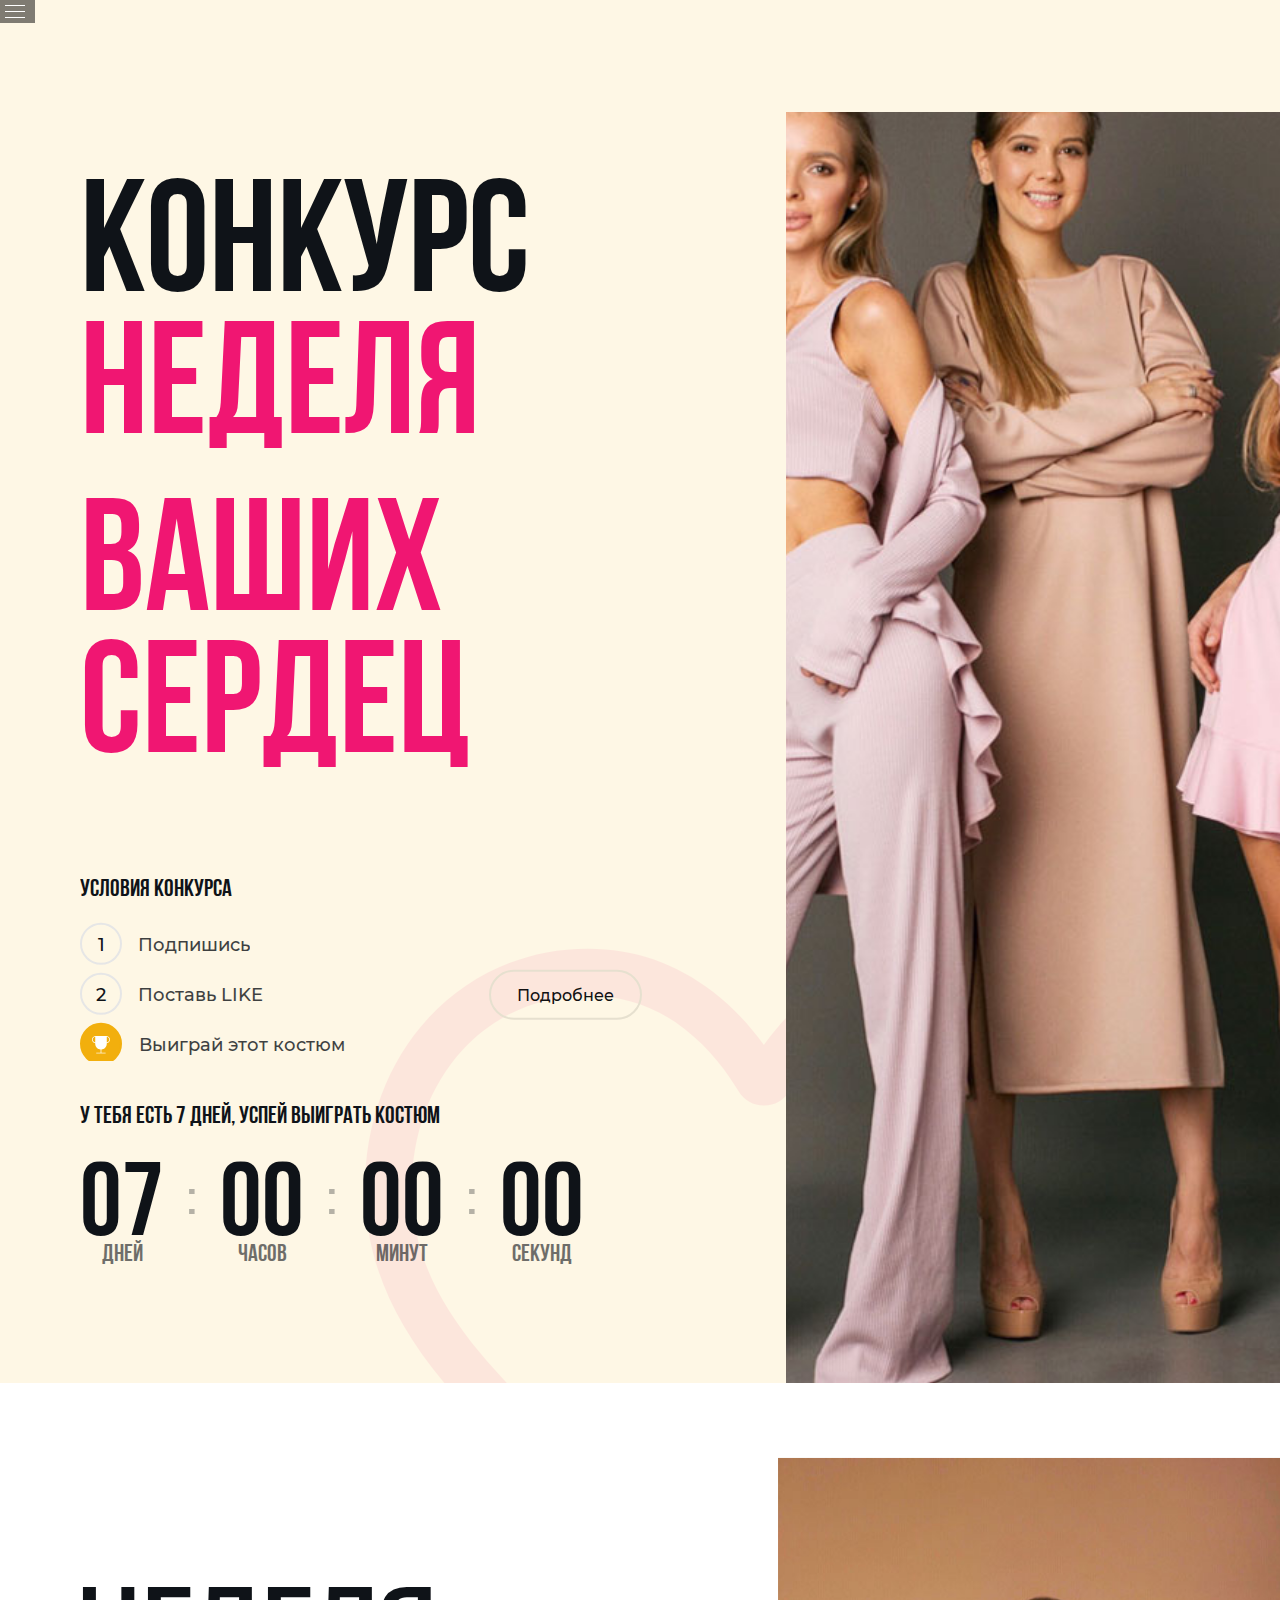
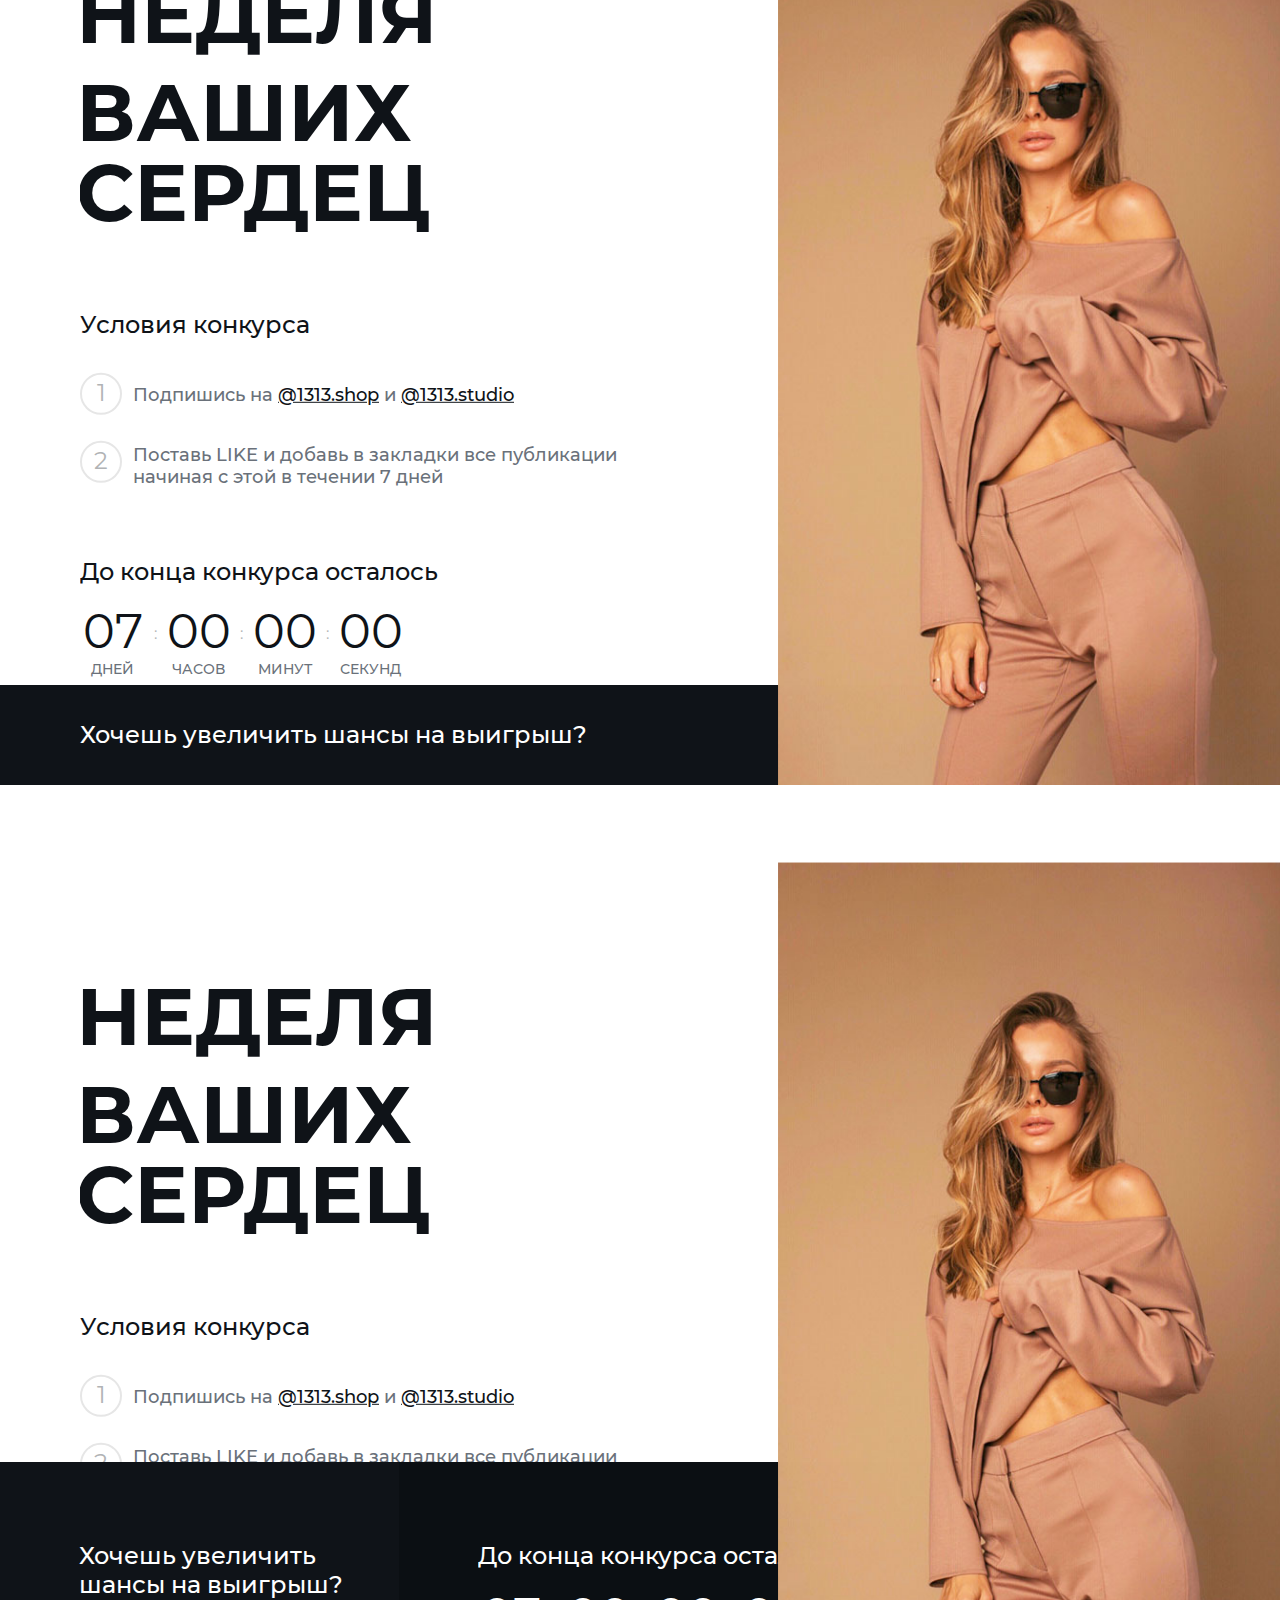
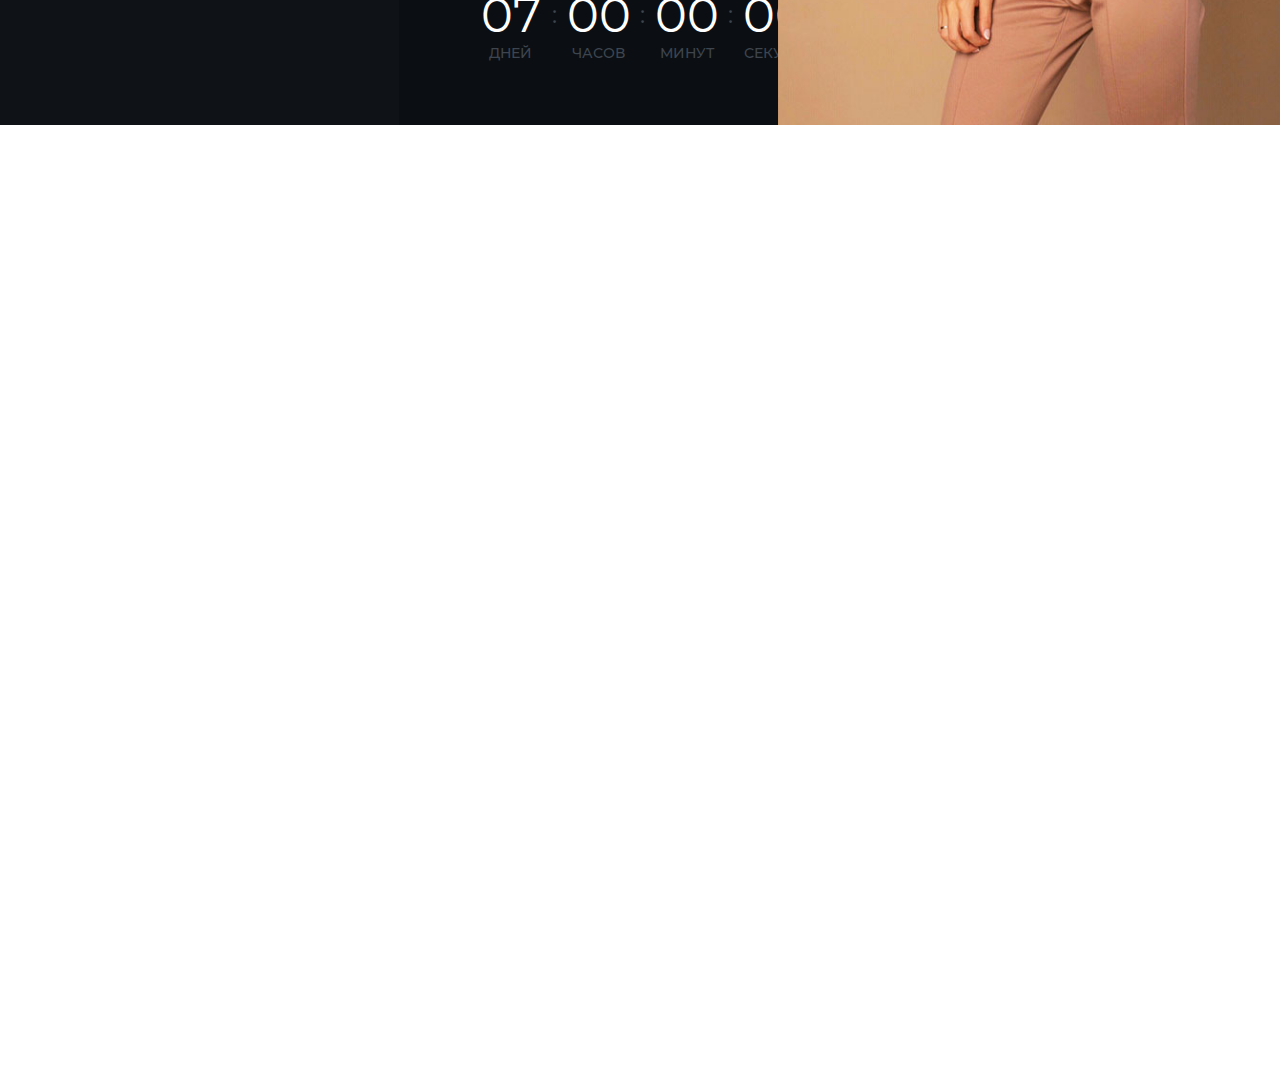
==== headers.html @ e69428f6 "headers variation" ====
<!DOCTYPE html>
<html lang="en">
<head>
    <meta charset="UTF-8">
    <title>Index</title>
    <link rel="stylesheet" href="assets/css/main.css">
</head>
<body>
    <header id="header" class="header">
        <img src="assets/images/heart-icon.svg" alt="" class="background-heart">
        <div class="header-container header-col">
            <div class="h1-wrapper">
                <h1 class="h1 h1-anim"><span class="string"><span class="not-pink">конкурс </span>неделя</span><span class="string"> ваших сердец</span></h1>
            </div>
            <div class="conditions">
                <div class="main-items-animation">
                    <h4 class="h4">Условия конкурса</h4>
                    <div class="conditions-ctn">
                        <div class="condition-list">
                            <div class="condition-item">
                                <div class="circle"></div>
                                <div class="condition-item-number">1</div>
                                <div class="condition-item-label">Подпишись</div>
                            </div>
                            <div class="condition-item">
                                <div class="circle"></div>
                                <div class="condition-item-number">2</div>
                                <div class="condition-item-label">Поставь LIKE</div>
                            </div>
                            <div class="condition-item">
                                <div class="circle circle-win">
                                    <img src="assets/images/win-icon.svg" alt="" class="main-win-icon">
                                </div>
                                <div class="condition-item-label"></div>
                                <div class="condition-item-label win-label">Выиграй этот костюм</div>
                            </div>
                        </div>
                        <a class="btn main-btn" href="">Подробнее</a>
                    </div>
                </div>
            </div>
            <div class="timer-block">
                <div class="main-items-animation">
                    <h4 id="time-left-text" class="h4">У тебя есть <span id="time-left">7 дней</span>, успей выиграть костюм</h4>
                    <div class="timer">
                                <span class="timer-element">
                                    <div class="number-wrapper days-wrapper">
                                        <span id="days" class="timer-number">07</span>
                                    </div>
                                    <span class="timer-text">дней</span>
                                </span>
                        <span class="timer-separator">:</span>
                        <span class="timer-element">
                                    <div class="number-wrapper hours-wrapper">
                                        <span id="hours" class="timer-number">00</span>
                                    </div>
                                    <span class="timer-text">часов</span>
                                </span>
                        <span class="timer-separator">:</span>
                        <span class="timer-element">
                                    <div class="number-wrapper minutes-wrapper">
                                        <span id="minutes" class="timer-number">00</span>
                                    </div>
                                    <span class="timer-text">минут</span>
                                </span>
                        <span class="timer-separator">:</span>
                        <span class="timer-element">
                                    <div class="number-wrapper seconds-wrapper">
                                        <span id="seconds" class="timer-number timer-number-all">00</span>
                                    </div>
                                    <span class="timer-text">секунд</span>
                                </span>
                    </div>
                </div>
            </div>
        </div>
        <div class="header-col-img-wrap header-col">
            <div class="header-col-img main-image-animate"></div>
        </div>
    </header>
    <header id="header" class="header_1">
        <div class="header-col header-container_1">
            <div class="h1-wrapper">
                <h1 class="h1_1 h1-anim"><span class="string">неделя</span><br><span class="string">ваших сердец</span></h1>
            </div>
            <div class="conditions">
                <div class="main-items-animation">
                    <h4 class="h4_1">Условия конкурса</h4>
                    <div class="condition-list_1">
                        <div class="condition-item_1">
                            <div class="circle"></div>
                            <div class="condition-item-text_1">
                                <div class="condition-item-number_1">1</div>
                                <div class="condition-item-label_1">Подпишись на <a href="">@1313.shop</a> и <a href="">@1313.studio</a></div>
                            </div>
                        </div>
                        <div class="condition-item_1">
                            <div class="circle"></div>
                            <div class="condition-item-text_1">
                                <div class="condition-item-number_1">2</div>
                                <div class="condition-item-label_1">Поставь LIKE и добавь в закладки все публикации начиная с этой в течении 7 дней</div>
                            </div>
                        </div>
                    </div>
                </div>
            </div>
            <div class="timer-block">
                <div class="main-items-animation">
                    <h4 class="h4_1">До конца конкурса осталось</h4>
                    <div class="timer_1">
                        <span class="timer-element_1">
                            <div class="number-wrapper_1">
                                <span class="timer-number_1 days-not-anim">07</span>
                            </div>
                            <span class="timer-text_1">дней</span>
                        </span>
                        <span class="timer-separator_1">:</span>
                        <span class="timer-element_1">
                            <div class="number-wrapper_1">
                                <span class="timer-number_1 hours-not-anim">00</span>
                            </div>
                            <span class="timer-text_1">часов</span>
                        </span>
                        <span class="timer-separator_1">:</span>
                        <span class="timer-element_1">
                            <div class="number-wrapper_1">
                                <span class="timer-number_1 minutes-not-anim">00</span>
                            </div>
                            <span class="timer-text_1">минут</span>
                        </span>
                        <span class="timer-separator_1">:</span>
                        <span class="timer-element_1">
                            <div class="number-wrapper_1">
                                <span class="timer-number_1 seconds-not-anim">00</span>
                            </div>
                            <span class="timer-text_1">секунд</span>
                        </span>
                    </div>
                </div>
            </div>
        </div>
        <div class="black-line_1">
            <div class="black-line-text_1">Хочешь увеличить шансы на выигрыш?</div>
        </div>
        <div class="header-col header-col-img-wrap_1">
            <div class="header-col-img_1 main-image-animate"></div>
        </div>
    </header>
    <header id="header" class="header_1">
        <div class="header-col header-container_1">
            <div class="h1-wrapper">
                <h1 class="h1_1 h1-anim"><span class="string">неделя</span><br><span class="string">ваших сердец</span></h1>
            </div>
            <div class="conditions">
                <div class="main-items-animation">
                    <h4 class="h4_1">Условия конкурса</h4>
                    <div class="condition-list_1">
                        <div class="condition-item_1">
                            <div class="circle"></div>
                            <div class="condition-item-text_1">
                                <div class="condition-item-number_1">1</div>
                                <div class="condition-item-label_1">Подпишись на <a href="">@1313.shop</a> и <a href="">@1313.studio</a></div>
                            </div>
                        </div>
                        <div class="condition-item_1">
                            <div class="circle"></div>
                            <div class="condition-item-text_1">
                                <div class="condition-item-number_1">2</div>
                                <div class="condition-item-label_1">Поставь LIKE и добавь в закладки все публикации начиная с этой в течении 7 дней</div>
                            </div>
                        </div>
                    </div>
                </div>
            </div>
            </div>
        </div>
        <div class="black-line_2">
            <div class="black-line-item_2 black-line-text_2">Хочешь увеличить<br>шансы на выигрыш?</div>
            <div class="black-line-item_2 black-line-timer_2">
                <div class="timer-block">
                    <h4 class="h4_2">До конца конкурса осталось</h4>
                    <div class="timer_1">
                    <span class="timer-element_1">
                        <div class="number-wrapper_1">
                            <span class="timer-number_1 days-not-anim">07</span>
                        </div>
                        <span class="timer-text_2">дней</span>
                    </span>
                        <span class="timer-separator_2">:</span>
                        <span class="timer-element_1">
                        <div class="number-wrapper_1">
                            <span class="timer-number_1 hours-not-anim">00</span>
                        </div>
                        <span class="timer-text_2">часов</span>
                    </span>
                        <span class="timer-separator_2">:</span>
                        <span class="timer-element_1">
                        <div class="number-wrapper_1">
                            <span class="timer-number_1 minutes-not-anim">00</span>
                        </div>
                        <span class="timer-text_2">минут</span>
                    </span>
                        <span class="timer-separator_2">:</span>
                        <span class="timer-element_1">
                        <div class="number-wrapper_1">
                            <span class="timer-number_1 seconds-not-anim">00</span>
                        </div>
                        <span class="timer-text_2">секунд</span>
                    </span>
                    </div>
                </div>
            </div>
        </div>
        <div class="header-col header-col-img-wrap_1">
            <div class="header-col-img_1 main-image-animate"></div>
        </div>
    </header>
    <header id="header" class="header_1">
    </header>
<script src="assets/js/jquery.min.js"></script>
<script src="assets/js/anime.min.js"></script>
<script src="assets/js/main.js"></script>
<script src="assets/js/test.js"></script>
</body>
</html>
---- assets/css/main.css ----
body{margin:0;padding:0;font-family:BebasNeue;color:#0f1318;background-color:#f2f2f5}.clearfix:after{content:"";display:table;clear:both}.section{position:relative;overflow:hidden}.gray-section{background-color:#f2f2f5;color:#111112}.yellow-section{background-color:#ffb400;color:#111112;padding-bottom:194px}@media (max-width: 1147px){.yellow-section{padding-bottom:80px}}.padding-top{padding-top:184px}.container{width:1258px;margin:0 auto;min-width:850px}@media (max-width: 1258px){.container{width:100%}}.draw-container{width:824px}.h2{font-size:75px;margin:0}@media (max-width: 1258px){.h2{padding-left:30px}}.prize-section{padding-bottom:220px}@media (max-width: 1236px){.prize-section{padding-bottom:0px}}.h5{font-size:24px;margin:90px 0px 35px 0px}@media (max-width: 1258px){.h5{padding-left:30px}}.draw-content-container{margin-bottom:184px}@media (max-width: 1258px){.draw-content-container{padding-left:30px}}.h1-wrapper{overflow:hidden}.border{height:200vh;background-color:#111112;z-index:10}.border-left{float:left}.border-right{float:right}.slideUp{-webkit-animation-name:slideUp;animation-name:slideUp;-webkit-animation-duration:400ms;animation-duration:400ms;-webkit-animation-timing-function:linear;animation-timing-function:linear}.fadeIn{-webkit-animation-name:fadeIn;animation-name:fadeIn;-webkit-animation-duration:400ms;animation-duration:400ms;-webkit-animation-timing-function:ease-out;animation-timing-function:ease-out}@-webkit-keyframes slideUp{0%{-webkit-transform:translateY(100%);transform:translateY(100%)}100%{-webkit-transform:translateY(0%);transform:translateY(0%)}}@keyframes slideUp{0%{-webkit-transform:translateY(100%);transform:translateY(100%)}100%{-webkit-transform:translateY(0%);transform:translateY(0%)}}@-webkit-keyframes fadeIn{0%{opacity:0}100%{opacity:1}}@keyframes fadeIn{0%{opacity:0}100%{opacity:1}}@font-face{font-family:'BebasNeue';src:url(../fonts/BebasNeueBold.ttf)}@font-face{font-family:'MontserratRegular';src:url(../fonts/Montserrat-Regular.ttf)}@font-face{font-family:'Montserrat';src:url(../fonts/Montserrat-Medium.ttf)}@font-face{font-family:'Montserrat';src:url(../fonts/Montserrat-Bold.ttf);font-weight:bold}@font-face{font-family:'MontserratSemiBold';src:url(../fonts/Montserrat-SemiBold.ttf)}@font-face{font-family:'MontserratLight';src:url(../fonts/Montserrat-Light.ttf)}nav{min-width:590px}.nav{width:100%;height:112px;font-size:20px;position:relative;z-index:300;background-color:#111112;display:flex;overflow:hidden}.sticky{position:fixed;top:0}.navicon{margin:auto 0px;display:flex}.navicon-logo{width:80px;height:74px;padding-left:80px;margin:19px 100px 19px 0px}@media (max-width: 1147px){.navicon-logo{margin-right:64px}}@media (max-width: 1258px){.navicon-logo{padding-left:30px}}.navicon-inst{opacity:0.6;width:34px;height:34px;margin:39px 80px 39px auto}.navicon-inst:hover{opacity:1;cursor:pointer}.navmenu{display:block;list-style:none;margin:46px 0px 0px 0px;padding:0px}.navmenu li{display:block;float:left;margin:0px 60px 0px 0px;padding:0px}.navmenu li:last-child{margin-right:0px}.navmenu a{opacity:0.7;color:#fff;text-decoration:none;padding-bottom:5px}.navmenu a.active{opacity:1;border-bottom:2px solid #fff}.navmenu a:hover{opacity:1}@media (max-width: 1147px){.navmenu{margin:0px}.navmenu li{margin:45px 28px 0px 0px}}.navigation{height:112px;background-color:#111112;font-size:20px;display:flex;justify-content:space-between;align-items:center;position:absolute;width:100%}.navigation-item{opacity:0.6;transition-duration:0.4s}.navigation-item:hover{opacity:1}.navigation-item:first-child{margin-left:80px}.navigation-item:first-child .arrow-icon{margin-right:21px}@media (max-width: 1258px){.navigation-item:first-child{margin-left:30px}}.navigation-item:last-child{margin-right:80px}.navigation-item:last-child .arrow-icon{margin-left:21px}@media (max-width: 1258px){.navigation-item:last-child{margin-right:30px}}.arrow-item{display:flex;align-items:center;color:#fff;text-decoration:none}.arrow-icon{height:28px;width:16px}.x-icon{width:44px;height:44px}.header{position:relative;background-color:#fef7e5;text-transform:uppercase;display:flex;overflow:hidden}.header-col{margin-top:112px}.header-container{padding:0px 0px 110px 80px;position:relative;z-index:2;flex:1}@media (max-width: 1258px){.header-container{padding-left:30px}}@media (max-width: 1147px){.header-container{width:100%}}.header-col-img-wrap{flex:0.7;overflow:hidden}.header-col-img{background-image:url("../images/1st-screen-photo.jpg");background-repeat:no-repeat;background-position:top, center;background-size:cover;z-index:1;height:100%}.header-col-img:hover{height:200%;background-position:left, center}@media (max-width: 1575px){.header-col-img:hover{height:140%}}@media (max-width: 1147px){.header-col-img:hover{height:110%}}.background-heart{opacity:0.07;position:absolute;bottom:-320px;right:70px;width:892px;height:798px}.h1{font-size:160px;margin:59px 0 24px 0;line-height:142px;display:inline-block;color:#f01672}.not-pink{color:#0f1318}.h4{font-size:24px;margin-top:40px}.condition-list{text-transform:none;font-family:Montserrat;font-size:18px;margin:auto 0px auto 16px}.condition-list *{display:inline-block}@media (max-width: 1575px){.condition-list{display:flex;flex-direction:column}}.condition-item{position:relative}@media (max-width: 1575px){.condition-item:first-child{margin-top:0px}}@media (max-width: 1575px){.condition-item{margin-top:28px}}.condition-item-number{margin-right:27px}@media (max-width: 1575px){.condition-item-number{margin-right:27px;width:10px;text-align:center}}.condition-item-label{margin-right:45px;opacity:0.8}@media (max-width: 1575px){.condition-item-label{margin-right:38px;font-size:18px}}.win-label{margin-right:0px}.circle{top:-11px;left:-16px;position:absolute;width:38px;height:38px;border:solid 2px #e6e6e6;border-radius:50%}.circle-win{border:solid 2px #f2af0d;background-color:#f2af0d;justify-content:center;margin:auto}.main-win-icon{border:none;fill:#fff;display:block;position:absolute;top:11px;left:10px;width:18px;height:18px}.conditions,.timer-block,.h2-container{overflow:hidden}.conditions-ctn{display:flex}.timer{margin-top:30px}.timer-element{display:inline-block}.timer-number{font-size:105px;display:block;margin-bottom:-30px;margin-top:-18px}@media (max-device-width: 1750px){.timer-number{margin-top:-5px}}.string{display:inline-block}.string-wrapper{display:inline-block;overflow:hidden;padding-bottom:4px}.number-wrapper{overflow:hidden;display:inline-block;height:78px}.timer-text{text-align:center;display:block;opacity:0.6;font-size:24px}.timer-separator{opacity:0.3;font-size:52px;margin:0;padding:0px 50px;vertical-align:90%}@media (max-width: 1575px){.timer-separator{padding:0px 21px}}@media (max-width: 920px){.timer-separator{padding:0px 11px}}@media (max-width: 1575px){.main-items-animation{padding-bottom:10px}}.header_1{color:#0f1318;min-height:940px;background-color:#fff;font-family:Montserrat;display:flex;position:relative;overflow:hidden}.h1_1{margin:77px 0 0 -4px;font-size:80px;text-transform:uppercase;font-weight:bold;line-height:80px}.header-container_1{flex:1;padding:0 0 100px 80px}@media (max-width: 1258px){.header-container_1{padding:0 0 130px 30px}}.header-col-img-wrap_1{flex:0.7}.h4_1{font-size:24px;font-weight:normal;margin:0;margin-top:61px}.condition-item_1{position:relative;margin-top:45px}.condition-item_1 .circle{left:0px}.condition-item_1:last-child .condition-item-label_1{margin-top:-8px}.condition-item-number_1{width:42px;text-align:center;vertical-align:top;font-size:24px;font-family:MontserratRegular;color:#b1b3b5;margin:-6px 11px 0 0}.condition-item-label_1{font-size:18px;color:#6a717a;max-width:500px}.condition-item-label_1 a{color:#0f1318}.condition-item-text_1{display:flex}.condition-item-text_1 *{display:inline-block}.timer_1{margin-top:16px}.timer-element_1{display:inline-block}.number-wrapper_1{display:block;text-align:center}.timer-number_1{display:block;font-size:48px;font-family:MontserratRegular;min-width:65px}.timer-text_1{font-family:Montserrat;color:#6a717a;font-size:14px;display:block;text-align:center;text-transform:uppercase}.timer-separator_1{color:#b1b3b5;font-family:MontserratRegular;margin:0 5px;vertical-align:35px}.black-line_1{background-color:#0f1318;height:100px;width:100%;position:absolute;bottom:0;color:#fff;display:flex;align-items:center;font-size:24px;padding-left:80px}@media (max-width: 1258px){.black-line_1{padding-left:30px}}.header-col-img_1{background-image:url("../images/1st-screen-photo_1.jpg");background-repeat:no-repeat;background-position:top, center;background-size:cover;z-index:1;height:100%}.header-col-img_1:hover{height:200%;background-position:left, center}@media (max-width: 1575px){.header-col-img_1:hover{height:140%}}@media (max-width: 1147px){.header-col-img_1:hover{height:110%}}.black-line_2{height:263px;display:flex;position:absolute;bottom:0;width:100%;color:#fff}.black-line-item_2{padding:79px 0 0 79px}.black-line-text_2{flex:0.479;background-color:#0f1318;color:#fff;font-size:24px}.black-line-timer_2{flex:1.2;background-color:#0b0f13}.h4_2{font-size:24px;margin:0;font-weight:normal}.timer-text_2{font-family:Montserrat;color:#3e454f;font-size:14px;display:block;text-align:center;text-transform:uppercase}.timer-separator_2{font-size:24px;color:#3e454f;font-family:MontserratRegular;margin:0 5px;vertical-align:35px}.inst-icon{position:absolute;top:40px;right:80px;z-index:2;opacity:0.6;transition-duration:0.4s;width:34px;height:34px}.inst-icon:hover{opacity:1;cursor:pointer}.footer{height:112px;position:relative;background-color:#000;padding-left:80px}@media (max-width: 1258px){.footer{padding-left:30px}}.logo-footer{height:80px;width:74px;margin-top:18px}.number{position:absolute;top:43px;right:153px}.number a{font-size:24px;color:#fff;font-family:Montserrat;text-decoration:none}.btn{font-size:16px;color:#111112;padding:14px 26px;border:solid 2px #e6e0cf;border-radius:40px;text-decoration:none;-webkit-user-select:none;-moz-user-select:none;-ms-user-select:none;user-select:none;transition-duration:0.4s;white-space:nowrap;font-family:Montserrat;text-transform:none}.btn:hover{color:#fff;background-color:#000;border:solid 2px #000}.main-btn{height:18px;margin:auto}.members-filters-btn{float:right;margin-top:-27px;margin-left:-3px}@media (max-width: 1258px){.members-filters-btn{margin-right:80px}}@media (max-width: 1147px){.members-filters-btn{margin:-8px 78px 0px 0px}}.prize-item-btn{margin-top:38px}.prize-item-btn a{font-size:14px;padding:8px 16px}.filters{display:flex;font-family:Montserrat}.filter-groop{width:285px;font-size:18px}.custom-select{position:relative;font-family:Montserrat;-webkit-user-select:none;-moz-user-select:none;-ms-user-select:none;user-select:none}.custom-select select{display:none}.select-selected{background-color:#fbfbfb;border:2px solid #dbdbde}.select-selected:after{position:absolute;content:"";top:22px;right:17px;width:0;height:0;border:6px solid transparent;border-color:#111112 transparent transparent transparent}.select-selected.select-arrow-active:after{border-color:transparent transparent #111112 transparent;top:15px}.select-items div,.select-selected{color:#111112;padding:11px 16px}.select-items{position:absolute;background-color:#fff;top:100%;left:0;right:0;z-index:99;cursor:pointer;border:2px solid transparent;border-color:transparent #dbdbde #dbdbde #dbdbde;border-top:none}.select-hide{display:none}.select-items div:hover,.same-as-selected{background-color:#fbfbfb}.filter-groop{margin:100px 40px 0px 0px}.filter-label{margin-bottom:18px}.tooltip{position:relative;display:inline-block;-webkit-user-select:none;-moz-user-select:none;-ms-user-select:none;user-select:none}.tooltip .tooltiptext{visibility:hidden;width:120px;background-color:black;color:#fff;text-align:center;padding:5px 0px 6px 0px;position:absolute;z-index:1}.tooltip:hover .tooltiptext{visibility:visible}.tooltip .tooltiptext{top:-55px;left:-75%}.tooltip-text{display:block}.tooltip-text-second{color:#a9a9b4}.tooltip .tooltiptext::after{content:" ";position:absolute;top:100%;left:50%;margin-left:-5px;border-width:5px;border-style:solid;border-color:black transparent transparent transparent}.tabs-caption-wrap{display:block;font-family:Montserrat}@media (max-width: 1258px){.tabs-caption-wrap{padding-left:30px}}.tabs__caption{padding:0;margin:0;display:block}.tabs__caption li{float:left;display:block;margin-right:60px;opacity:0.4;font-size:24px;color:#111112;cursor:pointer;-webkit-user-select:none;-moz-user-select:none;-ms-user-select:none;user-select:none}.tabs__caption li.active-tab{opacity:1}@media (max-width: 1147px){.tabs__caption li{margin-top:10px;margin-right:30px;font-size:20px}}.tabs__content{display:none}.tabs__content.active-tab{display:block}.members-filters{margin-top:83px}.members-grid-header{display:flex;background-color:#eaeaeb;font-family:MontserratSemiBold;opacity:0.6;text-transform:uppercase;padding:24px 0px 18px 40px;margin:35px 0px 10px 0px;font-size:14px}.members-grid-items{font-family:Montserrat}.members-grid-item{display:flex;background-color:#fbfbfb;height:90px;margin-bottom:2px;transition-duration:0.2s;padding-left:36px}.members-grid-item:hover{background-color:#fff;border-left:2px solid #000;box-shadow:0 0px 40px -15px #000;position:relative}.user{margin-top:19px}.user-avatar{vertical-align:middle;border-radius:50%;width:50px;height:50px;margin-right:20px}.user-login{margin-top:17px}.likes{font-size:14px;margin:auto 0px auto 3px}.likes-big{font-size:18px}.likes-green{color:#c3dcba}.likes-green>span{color:#51bd2c}.likes-red{color:#f5bdbb}.likes-red>span{color:#e52f2a}.bonus-block{font-size:18px;display:inline-flex;margin:auto 0}.svg-cc{stroke-width:2px;position:absolute}.bonus{margin-left:25px;position:relative;width:26.219px;text-align:center;color:#dadada}.svg-cc{stroke-width:2px;position:absolute}.bonus-circle{top:-11px;left:-26px;position:absolute;width:38px;height:38px;border-radius:50%}.user-icon{width:20px;height:18px;margin:16px 0px 0px 9px}.rectangle{width:38px;height:48px;border:2px solid #ebebeb;margin:auto 0px auto 9px}.rating-number{margin:auto 35px auto auto;width:59px;text-align:right}.rating{font-family:MontserratLight;font-size:42px;color:#dadada}.rating-top{color:#111112}.members-show-more{background-color:#fbfbfb;height:60px;display:flex}.members-show-more-text{margin:auto;font-family:Montserrat;font-size:16px;color:#111112}.col{display:flex}.members-col1{flex-basis:54%}@media (max-width: 920px){.members-col1{flex:2}}.members-col2{flex-basis:8.59%}@media (max-width: 920px){.members-col2{flex:1}}.members-col3{flex-basis:17%}@media (max-width: 920px){.members-col3{flex:1.5}}.members-col4{flex-basis:11%}@media (max-width: 920px){.members-col4{flex:1}}.members-col5{flex-basis:8.75%}@media (max-width: 920px){.members-col5{flex:1}}.bonus:first-child{margin-left:10px}.conditions-block,.draw-items{font-family:Montserrat}.conditions-items{display:flex}@media (max-width: 1147px){.conditions-items{flex-direction:column;padding:0px 30px}}.conditions-item{flex:1;background-color:#fbfbfb;padding:28px 37px 35px 14px;margin-right:2px}.conditions-item-last{margin-right:0px}.conditions-text{font-size:24px;margin:60px 0px 95px 0px}@media (max-width: 1258px){.conditions-text{padding-left:30px}}.conditions-item-text{font-size:13.7px;margin:0;color:#5e5e5f}.conditions-item-text a{color:#111112}.conditions-heading{font-size:18px;margin-bottom:24px}.prize-items{display:flex;font-family:Montserrat;margin-top:95px;flex-wrap:wrap}.prize-items:last-child{margin-right:0px}.prize-item{height:347px;flex:1;text-align:center;background-color:#fbfbfb;margin:2px;padding:30px 0px 0px 0px;min-width:240px;transition-duration:0.4s}.prize-item:hover{background-color:#fff;box-shadow:0px 0px 30px -15px #000;position:relative}@media (max-width: 1236px){.prize-item:last-child{height:310px}}@media (max-width: 993px){.prize-item:last-child{height:347px}}.prize-item-heading{margin-top:25px;font-size:18px}.prize-item-text{margin-top:12px;font-size:14px;color:#5e5e5f}.how-works-items{display:flex}.how-works-items:last-child{margin-right:0px}@media (max-width: 1147px){.how-works-items{flex-direction:column;padding:0px 30px}}.how-works-item{flex:1;background-color:#ffc740;padding:28px 18px 38px 15px;margin:1px}.bonus-score-text{font-family:Montserrat;font-size:24px;margin:42px 0px 0px 0px}@media (max-width: 1258px){.bonus-score-text{padding-left:30px}}.how-works-content{font-family:Montserrat;display:inline-block}.how-works-heading{font-size:18px;margin-bottom:30px}.how-works-text{width:190px;font-size:14px}.how-works-scale{font-size:76px;display:inline;float:right}.how-works-text-l{width:365px;font-size:14px}.number-label{font-size:24px;opacity:0.6;color:#0f1318}.how-choose-block-same{width:74.33px;text-align:center}.how-works-item-l{transition-duration:0.2s}.how-works-item-l:hover{background-color:#ffe9b3}.i-icon{margin-left:13px;padding:3.5px 12px;border:solid 2px rgba(15,19,24,0.1);border-radius:50%}.i-icon:before{content:'i';color:#0f1318;opacity:0.8;font-size:18px}.tooltip-i .tooltiptext-i{top:-81px;left:-246px;width:485px;text-align:left;padding:14px 51px 17px 14px}.tooltiptext-i{font-size:14px}.draw-items{margin-top:40px}.draw-item{background-color:#fbfbfb;width:100%;height:185px;margin-bottom:2px;transition-duration:0.4s}.draw-item:hover{background-color:#fff;box-shadow:0px 0px 30px -15px #000;position:relative}.draw-image{float:left;margin-right:19px}.draw-btn{float:right;margin:-55px 38px 0px 0px}.draw-image-members{border-radius:50%;width:22px;height:22px}.draw-info-heading{padding:28px 0px 19px 0px;font-size:18px}.draw-info-plate{font-size:14px}.gray-text{color:#5e5e5f}.draw-info-date{margin-bottom:14px}.draw-info-quantity{margin-bottom:6px}.member-h5{font-size:24px;font-family:Montserrat;color:#111112;margin:0;font-weight:normal}@media (max-width: 1258px){.member-h5{padding-left:30px}}.info-winners-container{color:#111112;padding-top:112px}.winners-items-tab{padding-bottom:99px}.user-items-tab{padding-bottom:14px}.draw-information{padding:80px 0 0 0;display:flex}@media (max-width: 1258px){.draw-information{padding-left:30px}}.draw-information-image-container{width:284px;height:355px;overflow:hidden}.draw-information-text-container{padding-left:40px}.draw-information-image{width:100%}.draw-information-h1{margin:0;font-size:76px;margin-top:-14px;line-height:108px}.draw-information-items{display:flex;padding-top:35px}.draw-information-item{margin-right:60px;overflow:hidden}.draw-information-item:last-child{margin-right:0px}.draw-information-item-label{font-size:18px;font-family:Montserrat}.draw-information-item-value{font-size:24px;margin-top:12px}.tabs-padding{padding-top:54px}.winners-items{display:flex;flex-wrap:wrap;padding-top:35px}@media (max-width: 1258px){.winners-items{padding-left:30px}}.winners-items .winners-item{flex-basis:249px;margin:1px}.user-items{display:flex;flex-wrap:wrap;justify-content:space-between;padding-top:35px}.user-items .user-item{flex-basis:209px;margin-bottom:85px}@media (max-width: 1258px){.user-items{justify-content:center}}.place-container{padding-left:17px;height:78px;background-color:#fff;font-size:24px;color:#cac5bc;display:flex;align-items:center}.place-1st{color:#e8c400}.place-2nd{color:#efc87e}.place-3rd{color:#d2bb8e}.place-4th{color:#d1c6b1}.winner-container{height:254px;background-color:#fbfbfb;text-align:center;font-family:Montserrat;padding-top:29px}.user-image{width:140px;height:140px;border-radius:50%;overflow:hidden;display:inline-block}.user-image img{max-width:140px}.winner-login{font-size:18px;margin-top:23px}.winner-prize{font-size:13px;opacity:0.8;margin-top:11px}.all-user-login{font-size:18px;margin-top:13px;font-family:Montserrat;display:inline-flex}.user-item{text-align:center}.winners-h1{margin-top:-14px}
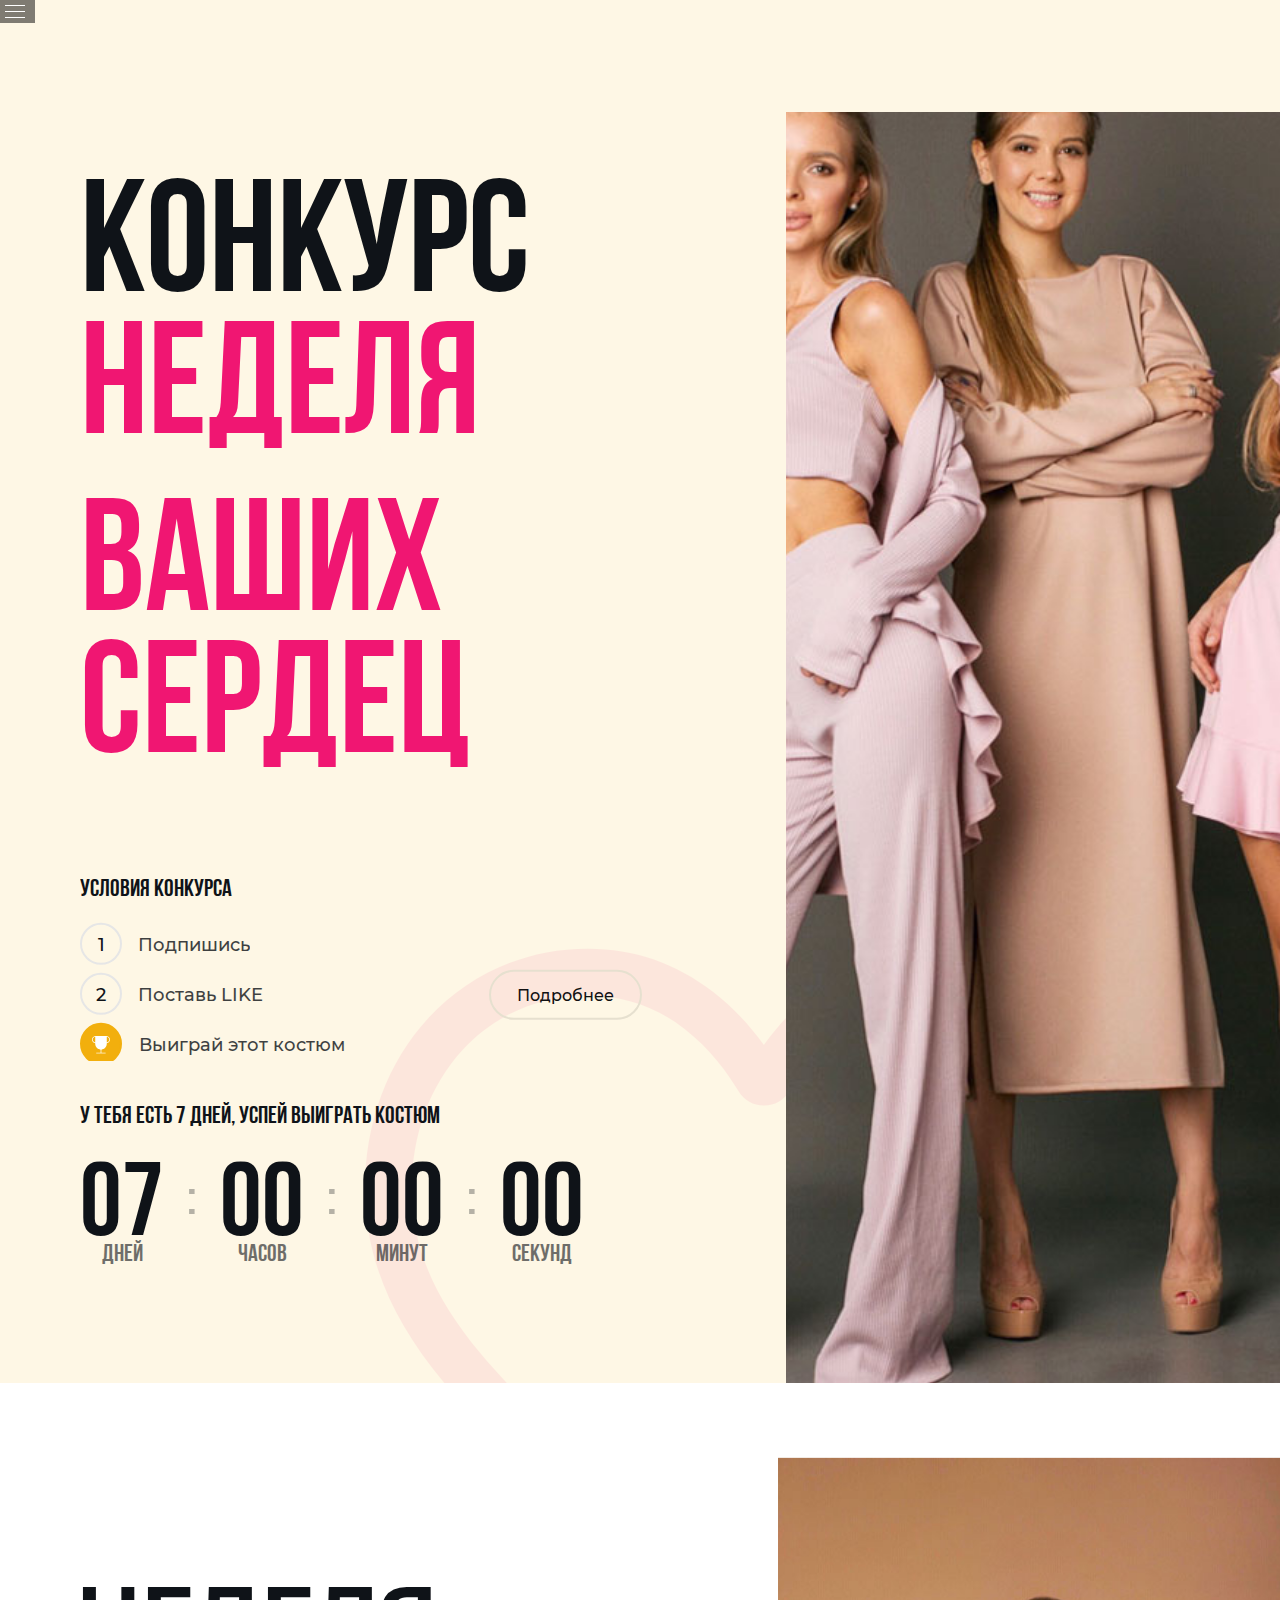
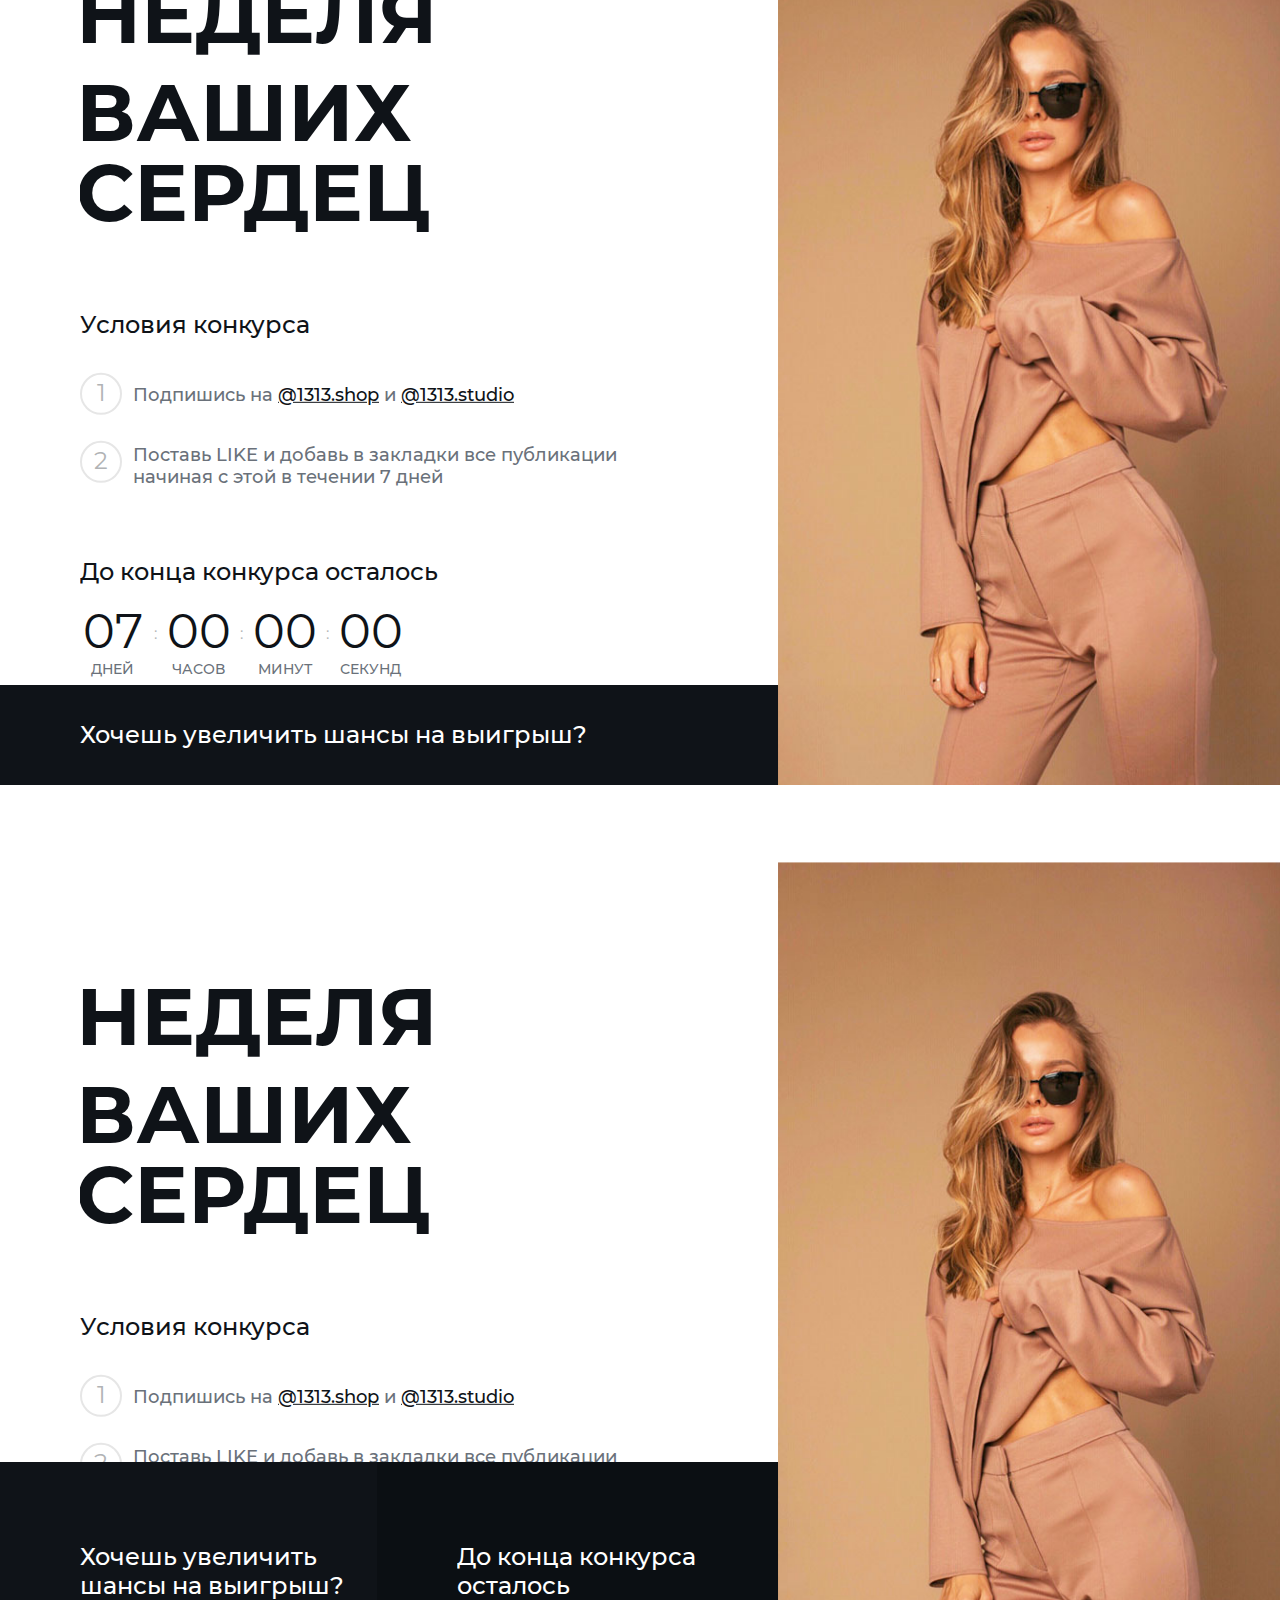
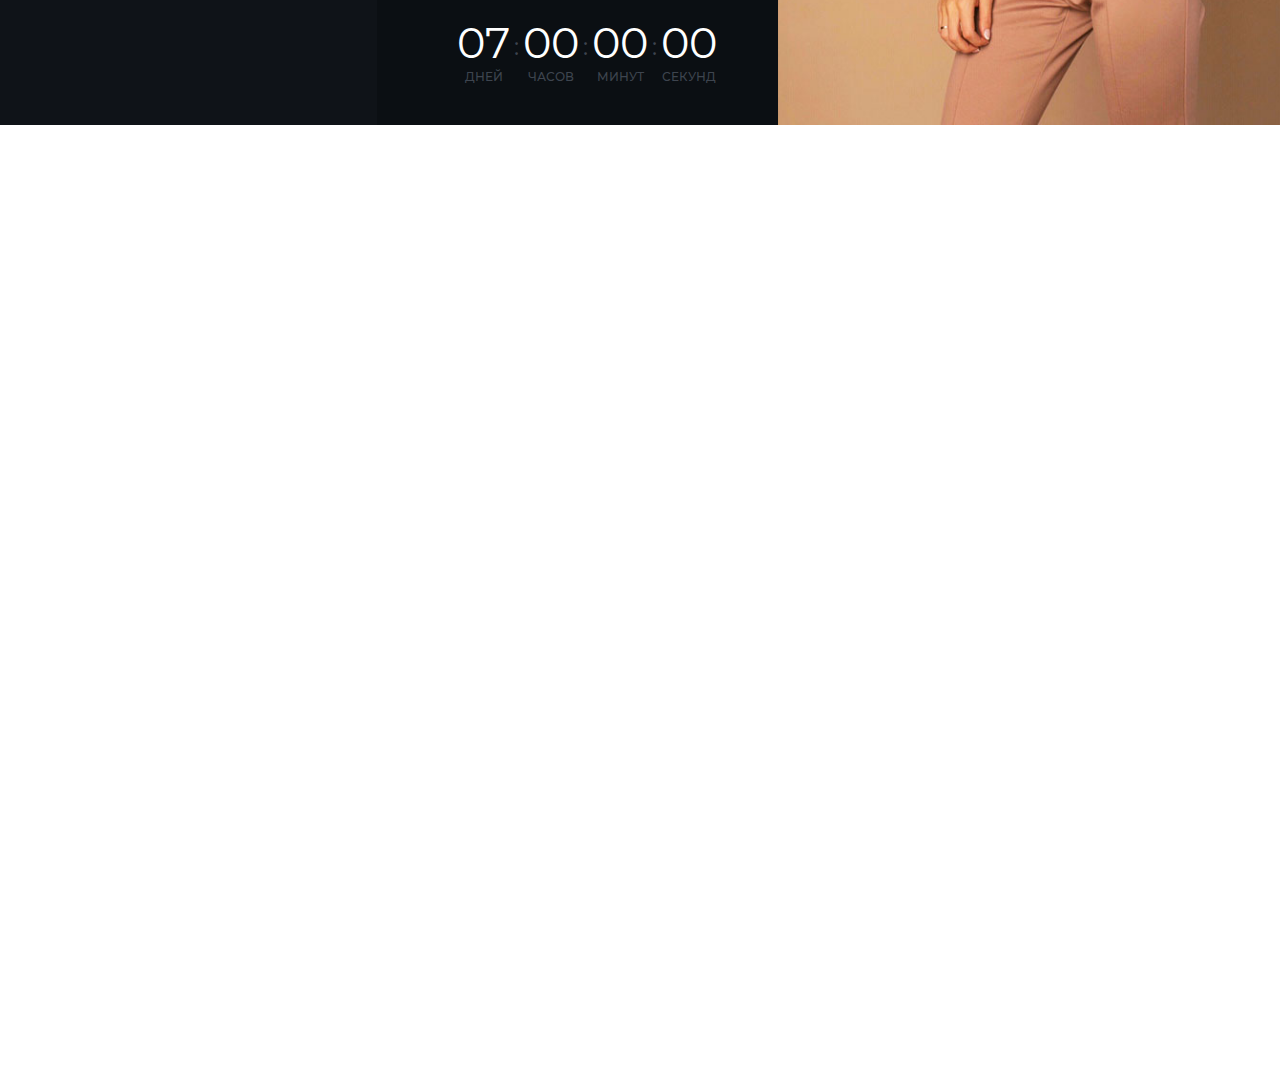
==== commit b95dfc38: "adapt 3rd header" ====
--- a/headers.html
+++ b/headers.html
@@ -147,7 +147,7 @@
         </div>
     </header>
     <header id="header" class="header_1">
-        <div class="header-col header-container_1">
+        <div class="header-col header-container_2">
             <div class="h1-wrapper">
                 <h1 class="h1_1 h1-anim"><span class="string">неделя</span><br><span class="string">ваших сердец</span></h1>
             </div>
@@ -175,41 +175,44 @@
             </div>
         </div>
         <div class="black-line_2">
-            <div class="black-line-item_2 black-line-text_2">Хочешь увеличить<br>шансы на выигрыш?</div>
-            <div class="black-line-item_2 black-line-timer_2">
-                <div class="timer-block">
-                    <h4 class="h4_2">До конца конкурса осталось</h4>
-                    <div class="timer_1">
+            <div class="black-line-container1_2">
+                <div class="black-line-item_2 black-line-text_2">Хочешь увеличить<br>шансы на выигрыш?</div>
+                <div class="black-line-item_2 black-line-timer_2">
+                    <div class="timer-block">
+                        <h4 class="h4_2">До конца конкурса осталось</h4>
+                        <div class="timer_1">
                     <span class="timer-element_1">
                         <div class="number-wrapper_1">
-                            <span class="timer-number_1 days-not-anim">07</span>
+                            <span class="timer-number_2 days-not-anim">07</span>
                         </div>
                         <span class="timer-text_2">дней</span>
                     </span>
-                        <span class="timer-separator_2">:</span>
-                        <span class="timer-element_1">
-                        <div class="number-wrapper_1">
-                            <span class="timer-number_1 hours-not-anim">00</span>
+                            <span class="timer-separator_2">:</span>
+                            <span class="timer-element_1">
+                        <div class="number-wrapper_1">
+                            <span class="timer-number_2 hours-not-anim">00</span>
                         </div>
                         <span class="timer-text_2">часов</span>
                     </span>
-                        <span class="timer-separator_2">:</span>
-                        <span class="timer-element_1">
-                        <div class="number-wrapper_1">
-                            <span class="timer-number_1 minutes-not-anim">00</span>
+                            <span class="timer-separator_2">:</span>
+                            <span class="timer-element_1">
+                        <div class="number-wrapper_1">
+                            <span class="timer-number_2 minutes-not-anim">00</span>
                         </div>
                         <span class="timer-text_2">минут</span>
                     </span>
-                        <span class="timer-separator_2">:</span>
-                        <span class="timer-element_1">
-                        <div class="number-wrapper_1">
-                            <span class="timer-number_1 seconds-not-anim">00</span>
+                            <span class="timer-separator_2">:</span>
+                            <span class="timer-element_1">
+                        <div class="number-wrapper_1">
+                            <span class="timer-number_2 seconds-not-anim">00</span>
                         </div>
                         <span class="timer-text_2">секунд</span>
                     </span>
-                    </div>
-                </div>
-            </div>
+                        </div>
+                    </div>
+                </div>
+            </div>
+            <div class="black-line-container2_2"></div>
         </div>
         <div class="header-col header-col-img-wrap_1">
             <div class="header-col-img_1 main-image-animate"></div>
--- a/assets/css/main.css
+++ b/assets/css/main.css
@@ -1 +1 @@
-body{margin:0;padding:0;font-family:BebasNeue;color:#0f1318;background-color:#f2f2f5}.clearfix:after{content:"";display:table;clear:both}.section{position:relative;overflow:hidden}.gray-section{background-color:#f2f2f5;color:#111112}.yellow-section{background-color:#ffb400;color:#111112;padding-bottom:194px}@media (max-width: 1147px){.yellow-section{padding-bottom:80px}}.padding-top{padding-top:184px}.container{width:1258px;margin:0 auto;min-width:850px}@media (max-width: 1258px){.container{width:100%}}.draw-container{width:824px}.h2{font-size:75px;margin:0}@media (max-width: 1258px){.h2{padding-left:30px}}.prize-section{padding-bottom:220px}@media (max-width: 1236px){.prize-section{padding-bottom:0px}}.h5{font-size:24px;margin:90px 0px 35px 0px}@media (max-width: 1258px){.h5{padding-left:30px}}.draw-content-container{margin-bottom:184px}@media (max-width: 1258px){.draw-content-container{padding-left:30px}}.h1-wrapper{overflow:hidden}.border{height:200vh;background-color:#111112;z-index:10}.border-left{float:left}.border-right{float:right}.slideUp{-webkit-animation-name:slideUp;animation-name:slideUp;-webkit-animation-duration:400ms;animation-duration:400ms;-webkit-animation-timing-function:linear;animation-timing-function:linear}.fadeIn{-webkit-animation-name:fadeIn;animation-name:fadeIn;-webkit-animation-duration:400ms;animation-duration:400ms;-webkit-animation-timing-function:ease-out;animation-timing-function:ease-out}@-webkit-keyframes slideUp{0%{-webkit-transform:translateY(100%);transform:translateY(100%)}100%{-webkit-transform:translateY(0%);transform:translateY(0%)}}@keyframes slideUp{0%{-webkit-transform:translateY(100%);transform:translateY(100%)}100%{-webkit-transform:translateY(0%);transform:translateY(0%)}}@-webkit-keyframes fadeIn{0%{opacity:0}100%{opacity:1}}@keyframes fadeIn{0%{opacity:0}100%{opacity:1}}@font-face{font-family:'BebasNeue';src:url(../fonts/BebasNeueBold.ttf)}@font-face{font-family:'MontserratRegular';src:url(../fonts/Montserrat-Regular.ttf)}@font-face{font-family:'Montserrat';src:url(../fonts/Montserrat-Medium.ttf)}@font-face{font-family:'Montserrat';src:url(../fonts/Montserrat-Bold.ttf);font-weight:bold}@font-face{font-family:'MontserratSemiBold';src:url(../fonts/Montserrat-SemiBold.ttf)}@font-face{font-family:'MontserratLight';src:url(../fonts/Montserrat-Light.ttf)}nav{min-width:590px}.nav{width:100%;height:112px;font-size:20px;position:relative;z-index:300;background-color:#111112;display:flex;overflow:hidden}.sticky{position:fixed;top:0}.navicon{margin:auto 0px;display:flex}.navicon-logo{width:80px;height:74px;padding-left:80px;margin:19px 100px 19px 0px}@media (max-width: 1147px){.navicon-logo{margin-right:64px}}@media (max-width: 1258px){.navicon-logo{padding-left:30px}}.navicon-inst{opacity:0.6;width:34px;height:34px;margin:39px 80px 39px auto}.navicon-inst:hover{opacity:1;cursor:pointer}.navmenu{display:block;list-style:none;margin:46px 0px 0px 0px;padding:0px}.navmenu li{display:block;float:left;margin:0px 60px 0px 0px;padding:0px}.navmenu li:last-child{margin-right:0px}.navmenu a{opacity:0.7;color:#fff;text-decoration:none;padding-bottom:5px}.navmenu a.active{opacity:1;border-bottom:2px solid #fff}.navmenu a:hover{opacity:1}@media (max-width: 1147px){.navmenu{margin:0px}.navmenu li{margin:45px 28px 0px 0px}}.navigation{height:112px;background-color:#111112;font-size:20px;display:flex;justify-content:space-between;align-items:center;position:absolute;width:100%}.navigation-item{opacity:0.6;transition-duration:0.4s}.navigation-item:hover{opacity:1}.navigation-item:first-child{margin-left:80px}.navigation-item:first-child .arrow-icon{margin-right:21px}@media (max-width: 1258px){.navigation-item:first-child{margin-left:30px}}.navigation-item:last-child{margin-right:80px}.navigation-item:last-child .arrow-icon{margin-left:21px}@media (max-width: 1258px){.navigation-item:last-child{margin-right:30px}}.arrow-item{display:flex;align-items:center;color:#fff;text-decoration:none}.arrow-icon{height:28px;width:16px}.x-icon{width:44px;height:44px}.header{position:relative;background-color:#fef7e5;text-transform:uppercase;display:flex;overflow:hidden}.header-col{margin-top:112px}.header-container{padding:0px 0px 110px 80px;position:relative;z-index:2;flex:1}@media (max-width: 1258px){.header-container{padding-left:30px}}@media (max-width: 1147px){.header-container{width:100%}}.header-col-img-wrap{flex:0.7;overflow:hidden}.header-col-img{background-image:url("../images/1st-screen-photo.jpg");background-repeat:no-repeat;background-position:top, center;background-size:cover;z-index:1;height:100%}.header-col-img:hover{height:200%;background-position:left, center}@media (max-width: 1575px){.header-col-img:hover{height:140%}}@media (max-width: 1147px){.header-col-img:hover{height:110%}}.background-heart{opacity:0.07;position:absolute;bottom:-320px;right:70px;width:892px;height:798px}.h1{font-size:160px;margin:59px 0 24px 0;line-height:142px;display:inline-block;color:#f01672}.not-pink{color:#0f1318}.h4{font-size:24px;margin-top:40px}.condition-list{text-transform:none;font-family:Montserrat;font-size:18px;margin:auto 0px auto 16px}.condition-list *{display:inline-block}@media (max-width: 1575px){.condition-list{display:flex;flex-direction:column}}.condition-item{position:relative}@media (max-width: 1575px){.condition-item:first-child{margin-top:0px}}@media (max-width: 1575px){.condition-item{margin-top:28px}}.condition-item-number{margin-right:27px}@media (max-width: 1575px){.condition-item-number{margin-right:27px;width:10px;text-align:center}}.condition-item-label{margin-right:45px;opacity:0.8}@media (max-width: 1575px){.condition-item-label{margin-right:38px;font-size:18px}}.win-label{margin-right:0px}.circle{top:-11px;left:-16px;position:absolute;width:38px;height:38px;border:solid 2px #e6e6e6;border-radius:50%}.circle-win{border:solid 2px #f2af0d;background-color:#f2af0d;justify-content:center;margin:auto}.main-win-icon{border:none;fill:#fff;display:block;position:absolute;top:11px;left:10px;width:18px;height:18px}.conditions,.timer-block,.h2-container{overflow:hidden}.conditions-ctn{display:flex}.timer{margin-top:30px}.timer-element{display:inline-block}.timer-number{font-size:105px;display:block;margin-bottom:-30px;margin-top:-18px}@media (max-device-width: 1750px){.timer-number{margin-top:-5px}}.string{display:inline-block}.string-wrapper{display:inline-block;overflow:hidden;padding-bottom:4px}.number-wrapper{overflow:hidden;display:inline-block;height:78px}.timer-text{text-align:center;display:block;opacity:0.6;font-size:24px}.timer-separator{opacity:0.3;font-size:52px;margin:0;padding:0px 50px;vertical-align:90%}@media (max-width: 1575px){.timer-separator{padding:0px 21px}}@media (max-width: 920px){.timer-separator{padding:0px 11px}}@media (max-width: 1575px){.main-items-animation{padding-bottom:10px}}.header_1{color:#0f1318;min-height:940px;background-color:#fff;font-family:Montserrat;display:flex;position:relative;overflow:hidden}.h1_1{margin:77px 0 0 -4px;font-size:80px;text-transform:uppercase;font-weight:bold;line-height:80px}.header-container_1{flex:1;padding:0 0 100px 80px}@media (max-width: 1258px){.header-container_1{padding:0 0 130px 30px}}.header-col-img-wrap_1{flex:0.7}.h4_1{font-size:24px;font-weight:normal;margin:0;margin-top:61px}.condition-item_1{position:relative;margin-top:45px}.condition-item_1 .circle{left:0px}.condition-item_1:last-child .condition-item-label_1{margin-top:-8px}.condition-item-number_1{width:42px;text-align:center;vertical-align:top;font-size:24px;font-family:MontserratRegular;color:#b1b3b5;margin:-6px 11px 0 0}.condition-item-label_1{font-size:18px;color:#6a717a;max-width:500px}.condition-item-label_1 a{color:#0f1318}.condition-item-text_1{display:flex}.condition-item-text_1 *{display:inline-block}.timer_1{margin-top:16px}.timer-element_1{display:inline-block}.number-wrapper_1{display:block;text-align:center}.timer-number_1{display:block;font-size:48px;font-family:MontserratRegular;min-width:65px}.timer-text_1{font-family:Montserrat;color:#6a717a;font-size:14px;display:block;text-align:center;text-transform:uppercase}.timer-separator_1{color:#b1b3b5;font-family:MontserratRegular;margin:0 5px;vertical-align:35px}.black-line_1{background-color:#0f1318;height:100px;width:100%;position:absolute;bottom:0;color:#fff;display:flex;align-items:center;font-size:24px;padding-left:80px}@media (max-width: 1258px){.black-line_1{padding-left:30px}}.header-col-img_1{background-image:url("../images/1st-screen-photo_1.jpg");background-repeat:no-repeat;background-position:top, center;background-size:cover;z-index:1;height:100%}.header-col-img_1:hover{height:200%;background-position:left, center}@media (max-width: 1575px){.header-col-img_1:hover{height:140%}}@media (max-width: 1147px){.header-col-img_1:hover{height:110%}}.black-line_2{height:263px;display:flex;position:absolute;bottom:0;width:100%;color:#fff}.black-line-item_2{padding:79px 0 0 79px}.black-line-text_2{flex:0.479;background-color:#0f1318;color:#fff;font-size:24px}.black-line-timer_2{flex:1.2;background-color:#0b0f13}.h4_2{font-size:24px;margin:0;font-weight:normal}.timer-text_2{font-family:Montserrat;color:#3e454f;font-size:14px;display:block;text-align:center;text-transform:uppercase}.timer-separator_2{font-size:24px;color:#3e454f;font-family:MontserratRegular;margin:0 5px;vertical-align:35px}.inst-icon{position:absolute;top:40px;right:80px;z-index:2;opacity:0.6;transition-duration:0.4s;width:34px;height:34px}.inst-icon:hover{opacity:1;cursor:pointer}.footer{height:112px;position:relative;background-color:#000;padding-left:80px}@media (max-width: 1258px){.footer{padding-left:30px}}.logo-footer{height:80px;width:74px;margin-top:18px}.number{position:absolute;top:43px;right:153px}.number a{font-size:24px;color:#fff;font-family:Montserrat;text-decoration:none}.btn{font-size:16px;color:#111112;padding:14px 26px;border:solid 2px #e6e0cf;border-radius:40px;text-decoration:none;-webkit-user-select:none;-moz-user-select:none;-ms-user-select:none;user-select:none;transition-duration:0.4s;white-space:nowrap;font-family:Montserrat;text-transform:none}.btn:hover{color:#fff;background-color:#000;border:solid 2px #000}.main-btn{height:18px;margin:auto}.members-filters-btn{float:right;margin-top:-27px;margin-left:-3px}@media (max-width: 1258px){.members-filters-btn{margin-right:80px}}@media (max-width: 1147px){.members-filters-btn{margin:-8px 78px 0px 0px}}.prize-item-btn{margin-top:38px}.prize-item-btn a{font-size:14px;padding:8px 16px}.filters{display:flex;font-family:Montserrat}.filter-groop{width:285px;font-size:18px}.custom-select{position:relative;font-family:Montserrat;-webkit-user-select:none;-moz-user-select:none;-ms-user-select:none;user-select:none}.custom-select select{display:none}.select-selected{background-color:#fbfbfb;border:2px solid #dbdbde}.select-selected:after{position:absolute;content:"";top:22px;right:17px;width:0;height:0;border:6px solid transparent;border-color:#111112 transparent transparent transparent}.select-selected.select-arrow-active:after{border-color:transparent transparent #111112 transparent;top:15px}.select-items div,.select-selected{color:#111112;padding:11px 16px}.select-items{position:absolute;background-color:#fff;top:100%;left:0;right:0;z-index:99;cursor:pointer;border:2px solid transparent;border-color:transparent #dbdbde #dbdbde #dbdbde;border-top:none}.select-hide{display:none}.select-items div:hover,.same-as-selected{background-color:#fbfbfb}.filter-groop{margin:100px 40px 0px 0px}.filter-label{margin-bottom:18px}.tooltip{position:relative;display:inline-block;-webkit-user-select:none;-moz-user-select:none;-ms-user-select:none;user-select:none}.tooltip .tooltiptext{visibility:hidden;width:120px;background-color:black;color:#fff;text-align:center;padding:5px 0px 6px 0px;position:absolute;z-index:1}.tooltip:hover .tooltiptext{visibility:visible}.tooltip .tooltiptext{top:-55px;left:-75%}.tooltip-text{display:block}.tooltip-text-second{color:#a9a9b4}.tooltip .tooltiptext::after{content:" ";position:absolute;top:100%;left:50%;margin-left:-5px;border-width:5px;border-style:solid;border-color:black transparent transparent transparent}.tabs-caption-wrap{display:block;font-family:Montserrat}@media (max-width: 1258px){.tabs-caption-wrap{padding-left:30px}}.tabs__caption{padding:0;margin:0;display:block}.tabs__caption li{float:left;display:block;margin-right:60px;opacity:0.4;font-size:24px;color:#111112;cursor:pointer;-webkit-user-select:none;-moz-user-select:none;-ms-user-select:none;user-select:none}.tabs__caption li.active-tab{opacity:1}@media (max-width: 1147px){.tabs__caption li{margin-top:10px;margin-right:30px;font-size:20px}}.tabs__content{display:none}.tabs__content.active-tab{display:block}.members-filters{margin-top:83px}.members-grid-header{display:flex;background-color:#eaeaeb;font-family:MontserratSemiBold;opacity:0.6;text-transform:uppercase;padding:24px 0px 18px 40px;margin:35px 0px 10px 0px;font-size:14px}.members-grid-items{font-family:Montserrat}.members-grid-item{display:flex;background-color:#fbfbfb;height:90px;margin-bottom:2px;transition-duration:0.2s;padding-left:36px}.members-grid-item:hover{background-color:#fff;border-left:2px solid #000;box-shadow:0 0px 40px -15px #000;position:relative}.user{margin-top:19px}.user-avatar{vertical-align:middle;border-radius:50%;width:50px;height:50px;margin-right:20px}.user-login{margin-top:17px}.likes{font-size:14px;margin:auto 0px auto 3px}.likes-big{font-size:18px}.likes-green{color:#c3dcba}.likes-green>span{color:#51bd2c}.likes-red{color:#f5bdbb}.likes-red>span{color:#e52f2a}.bonus-block{font-size:18px;display:inline-flex;margin:auto 0}.svg-cc{stroke-width:2px;position:absolute}.bonus{margin-left:25px;position:relative;width:26.219px;text-align:center;color:#dadada}.svg-cc{stroke-width:2px;position:absolute}.bonus-circle{top:-11px;left:-26px;position:absolute;width:38px;height:38px;border-radius:50%}.user-icon{width:20px;height:18px;margin:16px 0px 0px 9px}.rectangle{width:38px;height:48px;border:2px solid #ebebeb;margin:auto 0px auto 9px}.rating-number{margin:auto 35px auto auto;width:59px;text-align:right}.rating{font-family:MontserratLight;font-size:42px;color:#dadada}.rating-top{color:#111112}.members-show-more{background-color:#fbfbfb;height:60px;display:flex}.members-show-more-text{margin:auto;font-family:Montserrat;font-size:16px;color:#111112}.col{display:flex}.members-col1{flex-basis:54%}@media (max-width: 920px){.members-col1{flex:2}}.members-col2{flex-basis:8.59%}@media (max-width: 920px){.members-col2{flex:1}}.members-col3{flex-basis:17%}@media (max-width: 920px){.members-col3{flex:1.5}}.members-col4{flex-basis:11%}@media (max-width: 920px){.members-col4{flex:1}}.members-col5{flex-basis:8.75%}@media (max-width: 920px){.members-col5{flex:1}}.bonus:first-child{margin-left:10px}.conditions-block,.draw-items{font-family:Montserrat}.conditions-items{display:flex}@media (max-width: 1147px){.conditions-items{flex-direction:column;padding:0px 30px}}.conditions-item{flex:1;background-color:#fbfbfb;padding:28px 37px 35px 14px;margin-right:2px}.conditions-item-last{margin-right:0px}.conditions-text{font-size:24px;margin:60px 0px 95px 0px}@media (max-width: 1258px){.conditions-text{padding-left:30px}}.conditions-item-text{font-size:13.7px;margin:0;color:#5e5e5f}.conditions-item-text a{color:#111112}.conditions-heading{font-size:18px;margin-bottom:24px}.prize-items{display:flex;font-family:Montserrat;margin-top:95px;flex-wrap:wrap}.prize-items:last-child{margin-right:0px}.prize-item{height:347px;flex:1;text-align:center;background-color:#fbfbfb;margin:2px;padding:30px 0px 0px 0px;min-width:240px;transition-duration:0.4s}.prize-item:hover{background-color:#fff;box-shadow:0px 0px 30px -15px #000;position:relative}@media (max-width: 1236px){.prize-item:last-child{height:310px}}@media (max-width: 993px){.prize-item:last-child{height:347px}}.prize-item-heading{margin-top:25px;font-size:18px}.prize-item-text{margin-top:12px;font-size:14px;color:#5e5e5f}.how-works-items{display:flex}.how-works-items:last-child{margin-right:0px}@media (max-width: 1147px){.how-works-items{flex-direction:column;padding:0px 30px}}.how-works-item{flex:1;background-color:#ffc740;padding:28px 18px 38px 15px;margin:1px}.bonus-score-text{font-family:Montserrat;font-size:24px;margin:42px 0px 0px 0px}@media (max-width: 1258px){.bonus-score-text{padding-left:30px}}.how-works-content{font-family:Montserrat;display:inline-block}.how-works-heading{font-size:18px;margin-bottom:30px}.how-works-text{width:190px;font-size:14px}.how-works-scale{font-size:76px;display:inline;float:right}.how-works-text-l{width:365px;font-size:14px}.number-label{font-size:24px;opacity:0.6;color:#0f1318}.how-choose-block-same{width:74.33px;text-align:center}.how-works-item-l{transition-duration:0.2s}.how-works-item-l:hover{background-color:#ffe9b3}.i-icon{margin-left:13px;padding:3.5px 12px;border:solid 2px rgba(15,19,24,0.1);border-radius:50%}.i-icon:before{content:'i';color:#0f1318;opacity:0.8;font-size:18px}.tooltip-i .tooltiptext-i{top:-81px;left:-246px;width:485px;text-align:left;padding:14px 51px 17px 14px}.tooltiptext-i{font-size:14px}.draw-items{margin-top:40px}.draw-item{background-color:#fbfbfb;width:100%;height:185px;margin-bottom:2px;transition-duration:0.4s}.draw-item:hover{background-color:#fff;box-shadow:0px 0px 30px -15px #000;position:relative}.draw-image{float:left;margin-right:19px}.draw-btn{float:right;margin:-55px 38px 0px 0px}.draw-image-members{border-radius:50%;width:22px;height:22px}.draw-info-heading{padding:28px 0px 19px 0px;font-size:18px}.draw-info-plate{font-size:14px}.gray-text{color:#5e5e5f}.draw-info-date{margin-bottom:14px}.draw-info-quantity{margin-bottom:6px}.member-h5{font-size:24px;font-family:Montserrat;color:#111112;margin:0;font-weight:normal}@media (max-width: 1258px){.member-h5{padding-left:30px}}.info-winners-container{color:#111112;padding-top:112px}.winners-items-tab{padding-bottom:99px}.user-items-tab{padding-bottom:14px}.draw-information{padding:80px 0 0 0;display:flex}@media (max-width: 1258px){.draw-information{padding-left:30px}}.draw-information-image-container{width:284px;height:355px;overflow:hidden}.draw-information-text-container{padding-left:40px}.draw-information-image{width:100%}.draw-information-h1{margin:0;font-size:76px;margin-top:-14px;line-height:108px}.draw-information-items{display:flex;padding-top:35px}.draw-information-item{margin-right:60px;overflow:hidden}.draw-information-item:last-child{margin-right:0px}.draw-information-item-label{font-size:18px;font-family:Montserrat}.draw-information-item-value{font-size:24px;margin-top:12px}.tabs-padding{padding-top:54px}.winners-items{display:flex;flex-wrap:wrap;padding-top:35px}@media (max-width: 1258px){.winners-items{padding-left:30px}}.winners-items .winners-item{flex-basis:249px;margin:1px}.user-items{display:flex;flex-wrap:wrap;justify-content:space-between;padding-top:35px}.user-items .user-item{flex-basis:209px;margin-bottom:85px}@media (max-width: 1258px){.user-items{justify-content:center}}.place-container{padding-left:17px;height:78px;background-color:#fff;font-size:24px;color:#cac5bc;display:flex;align-items:center}.place-1st{color:#e8c400}.place-2nd{color:#efc87e}.place-3rd{color:#d2bb8e}.place-4th{color:#d1c6b1}.winner-container{height:254px;background-color:#fbfbfb;text-align:center;font-family:Montserrat;padding-top:29px}.user-image{width:140px;height:140px;border-radius:50%;overflow:hidden;display:inline-block}.user-image img{max-width:140px}.winner-login{font-size:18px;margin-top:23px}.winner-prize{font-size:13px;opacity:0.8;margin-top:11px}.all-user-login{font-size:18px;margin-top:13px;font-family:Montserrat;display:inline-flex}.user-item{text-align:center}.winners-h1{margin-top:-14px}
+body{margin:0;padding:0;font-family:BebasNeue;color:#0f1318;background-color:#f2f2f5}.clearfix:after{content:"";display:table;clear:both}.section{position:relative;overflow:hidden}.gray-section{background-color:#f2f2f5;color:#111112}.yellow-section{background-color:#ffb400;color:#111112;padding-bottom:194px}@media (max-width: 1147px){.yellow-section{padding-bottom:80px}}.padding-top{padding-top:184px}.container{width:1258px;margin:0 auto;min-width:850px}@media (max-width: 1258px){.container{width:100%}}.draw-container{width:824px}.h2{font-size:75px;margin:0}@media (max-width: 1258px){.h2{padding-left:30px}}.prize-section{padding-bottom:220px}@media (max-width: 1236px){.prize-section{padding-bottom:0px}}.h5{font-size:24px;margin:90px 0px 35px 0px}@media (max-width: 1258px){.h5{padding-left:30px}}.draw-content-container{margin-bottom:184px}@media (max-width: 1258px){.draw-content-container{padding-left:30px}}.h1-wrapper{overflow:hidden}.border{height:200vh;background-color:#111112;z-index:10}.border-left{float:left}.border-right{float:right}.slideUp{-webkit-animation-name:slideUp;animation-name:slideUp;-webkit-animation-duration:400ms;animation-duration:400ms;-webkit-animation-timing-function:linear;animation-timing-function:linear}.fadeIn{-webkit-animation-name:fadeIn;animation-name:fadeIn;-webkit-animation-duration:400ms;animation-duration:400ms;-webkit-animation-timing-function:ease-out;animation-timing-function:ease-out}@-webkit-keyframes slideUp{0%{-webkit-transform:translateY(100%);transform:translateY(100%)}100%{-webkit-transform:translateY(0%);transform:translateY(0%)}}@keyframes slideUp{0%{-webkit-transform:translateY(100%);transform:translateY(100%)}100%{-webkit-transform:translateY(0%);transform:translateY(0%)}}@-webkit-keyframes fadeIn{0%{opacity:0}100%{opacity:1}}@keyframes fadeIn{0%{opacity:0}100%{opacity:1}}@font-face{font-family:'BebasNeue';src:url(../fonts/BebasNeueBold.ttf)}@font-face{font-family:'MontserratRegular';src:url(../fonts/Montserrat-Regular.ttf)}@font-face{font-family:'Montserrat';src:url(../fonts/Montserrat-Medium.ttf)}@font-face{font-family:'Montserrat';src:url(../fonts/Montserrat-Bold.ttf);font-weight:bold}@font-face{font-family:'MontserratSemiBold';src:url(../fonts/Montserrat-SemiBold.ttf)}@font-face{font-family:'MontserratLight';src:url(../fonts/Montserrat-Light.ttf)}nav{min-width:590px}.nav{width:100%;height:112px;font-size:20px;position:relative;z-index:300;background-color:#111112;display:flex;overflow:hidden}.sticky{position:fixed;top:0}.navicon{margin:auto 0px;display:flex}.navicon-logo{width:80px;height:74px;padding-left:80px;margin:19px 100px 19px 0px}@media (max-width: 1147px){.navicon-logo{margin-right:64px}}@media (max-width: 1258px){.navicon-logo{padding-left:30px}}.navicon-inst{opacity:0.6;width:34px;height:34px;margin:39px 80px 39px auto}.navicon-inst:hover{opacity:1;cursor:pointer}.navmenu{display:block;list-style:none;margin:46px 0px 0px 0px;padding:0px}.navmenu li{display:block;float:left;margin:0px 60px 0px 0px;padding:0px}.navmenu li:last-child{margin-right:0px}.navmenu a{opacity:0.7;color:#fff;text-decoration:none;padding-bottom:5px}.navmenu a.active{opacity:1;border-bottom:2px solid #fff}.navmenu a:hover{opacity:1}@media (max-width: 1147px){.navmenu{margin:0px}.navmenu li{margin:45px 28px 0px 0px}}.navigation{height:112px;background-color:#111112;font-size:20px;display:flex;justify-content:space-between;align-items:center;position:absolute;width:100%}.navigation-item{opacity:0.6;transition-duration:0.4s}.navigation-item:hover{opacity:1}.navigation-item:first-child{margin-left:80px}.navigation-item:first-child .arrow-icon{margin-right:21px}@media (max-width: 1258px){.navigation-item:first-child{margin-left:30px}}.navigation-item:last-child{margin-right:80px}.navigation-item:last-child .arrow-icon{margin-left:21px}@media (max-width: 1258px){.navigation-item:last-child{margin-right:30px}}.arrow-item{display:flex;align-items:center;color:#fff;text-decoration:none}.arrow-icon{height:28px;width:16px}.x-icon{width:44px;height:44px}.header{position:relative;background-color:#fef7e5;text-transform:uppercase;display:flex;overflow:hidden}.header-col{margin-top:112px}.header-container{padding:0px 0px 110px 80px;position:relative;z-index:2;flex:1}@media (max-width: 1258px){.header-container{padding-left:30px}}@media (max-width: 1147px){.header-container{width:100%}}.header-col-img-wrap{flex:0.7;overflow:hidden}.header-col-img{background-image:url("../images/1st-screen-photo.jpg");background-repeat:no-repeat;background-position:top, center;background-size:cover;z-index:1;height:100%}.header-col-img:hover{height:200%;background-position:left, center}@media (max-width: 1575px){.header-col-img:hover{height:140%}}@media (max-width: 1147px){.header-col-img:hover{height:110%}}.background-heart{opacity:0.07;position:absolute;bottom:-320px;right:70px;width:892px;height:798px}.h1{font-size:160px;margin:59px 0 24px 0;line-height:142px;display:inline-block;color:#f01672}.not-pink{color:#0f1318}.h4{font-size:24px;margin-top:40px}.condition-list{text-transform:none;font-family:Montserrat;font-size:18px;margin:auto 0px auto 16px}.condition-list *{display:inline-block}@media (max-width: 1575px){.condition-list{display:flex;flex-direction:column}}.condition-item{position:relative}@media (max-width: 1575px){.condition-item:first-child{margin-top:0px}}@media (max-width: 1575px){.condition-item{margin-top:28px}}.condition-item-number{margin-right:27px}@media (max-width: 1575px){.condition-item-number{margin-right:27px;width:10px;text-align:center}}.condition-item-label{margin-right:45px;opacity:0.8}@media (max-width: 1575px){.condition-item-label{margin-right:38px;font-size:18px}}.win-label{margin-right:0px}.circle{top:-11px;left:-16px;position:absolute;width:38px;height:38px;border:solid 2px #e6e6e6;border-radius:50%}.circle-win{border:solid 2px #f2af0d;background-color:#f2af0d;justify-content:center;margin:auto}.main-win-icon{border:none;fill:#fff;display:block;position:absolute;top:11px;left:10px;width:18px;height:18px}.conditions,.timer-block,.h2-container{overflow:hidden}.conditions-ctn{display:flex}.timer{margin-top:30px}.timer-element{display:inline-block}.timer-number{font-size:105px;display:block;margin-bottom:-30px;margin-top:-18px}@media (max-device-width: 1750px){.timer-number{margin-top:-5px}}.string{display:inline-block}.string-wrapper{display:inline-block;overflow:hidden;padding-bottom:4px}.number-wrapper{overflow:hidden;display:inline-block;height:78px}.timer-text{text-align:center;display:block;opacity:0.6;font-size:24px}.timer-separator{opacity:0.3;font-size:52px;margin:0;padding:0px 50px;vertical-align:90%}@media (max-width: 1575px){.timer-separator{padding:0px 21px}}@media (max-width: 920px){.timer-separator{padding:0px 11px}}@media (max-width: 1575px){.main-items-animation{padding-bottom:10px}}.header_1{color:#0f1318;min-height:940px;background-color:#fff;font-family:Montserrat;display:flex;position:relative;overflow:hidden}.h1_1{margin:77px 0 0 -4px;font-size:80px;text-transform:uppercase;font-weight:bold;line-height:80px}.header-container_1{flex:1;padding:0 0 100px 80px}@media (max-width: 1258px){.header-container_1{padding:0 0 130px 30px}}.header-col-img-wrap_1{flex:0.7}.h4_1{font-size:24px;font-weight:normal;margin:0;margin-top:61px}.condition-item_1{position:relative;margin-top:45px}.condition-item_1 .circle{left:0px}.condition-item_1:last-child .condition-item-label_1{margin-top:-8px}.condition-item-number_1{width:42px;text-align:center;vertical-align:top;font-size:24px;font-family:MontserratRegular;color:#b1b3b5;margin:-6px 11px 0 0}.condition-item-label_1{font-size:18px;color:#6a717a;max-width:500px}.condition-item-label_1 a{color:#0f1318}.condition-item-text_1{display:flex}.condition-item-text_1 *{display:inline-block}.timer_1{margin-top:16px}.timer-element_1{display:inline-block}.number-wrapper_1{display:block;text-align:center}.timer-number_1{display:block;font-size:48px;font-family:MontserratRegular;min-width:65px}.timer-text_1{font-family:Montserrat;color:#6a717a;font-size:14px;display:block;text-align:center;text-transform:uppercase}.timer-separator_1{color:#b1b3b5;font-family:MontserratRegular;margin:0 5px;vertical-align:35px}.black-line_1{background-color:#0f1318;height:100px;width:100%;position:absolute;bottom:0;color:#fff;display:flex;align-items:center;font-size:24px;padding-left:80px}@media (max-width: 1258px){.black-line_1{padding-left:30px}}.header-col-img_1{background-image:url("../images/1st-screen-photo_1.jpg");background-repeat:no-repeat;background-position:top, center;background-size:cover;z-index:1;height:100%}.header-col-img_1:hover{height:200%;background-position:left, center}@media (max-width: 1575px){.header-col-img_1:hover{height:140%}}@media (max-width: 1147px){.header-col-img_1:hover{height:110%}}.header-container_2{flex:1;padding:0 0 100px 80px}@media (max-width: 1258px){.header-container_2{padding:0 0 300px 30px}}.black-line_2{height:263px;display:flex;position:absolute;bottom:0;width:100%;color:#fff}.black-line-item_2{padding:80px 0 0 80px}@media (max-width: 1258px){.black-line-item_2{padding-left:30px}}.black-line-text_2{flex:0.9;background-color:#0f1318;color:#fff;font-size:24px}.black-line-timer_2{flex:1;background-color:#0b0f13}.h4_2{font-size:24px;margin:0;font-weight:normal}.timer-number_2{display:block;font-size:48px;font-family:MontserratRegular;min-width:65px}@media (max-width: 1575px){.timer-number_2{font-size:43px;min-width:45px}}.timer-text_2{font-family:Montserrat;color:#3e454f;font-size:14px;display:block;text-align:center;text-transform:uppercase}@media (max-width: 1575px){.timer-text_2{font-size:12px}}.timer-separator_2{font-size:24px;color:#3e454f;font-family:MontserratRegular;margin:0 5px;vertical-align:35px}@media (max-width: 1575px){.timer-separator_2{font-size:24px;margin:0;vertical-align:26px}}.black-line-container1_2{display:flex;flex:1.12}.black-line-container2_2{flex:0.7}.inst-icon{position:absolute;top:40px;right:80px;z-index:2;opacity:0.6;transition-duration:0.4s;width:34px;height:34px}.inst-icon:hover{opacity:1;cursor:pointer}.footer{height:112px;position:relative;background-color:#000;padding-left:80px}@media (max-width: 1258px){.footer{padding-left:30px}}.logo-footer{height:80px;width:74px;margin-top:18px}.number{position:absolute;top:43px;right:153px}.number a{font-size:24px;color:#fff;font-family:Montserrat;text-decoration:none}.btn{font-size:16px;color:#111112;padding:14px 26px;border:solid 2px #e6e0cf;border-radius:40px;text-decoration:none;-webkit-user-select:none;-moz-user-select:none;-ms-user-select:none;user-select:none;transition-duration:0.4s;white-space:nowrap;font-family:Montserrat;text-transform:none}.btn:hover{color:#fff;background-color:#000;border:solid 2px #000}.main-btn{height:18px;margin:auto}.members-filters-btn{float:right;margin-top:-27px;margin-left:-3px}@media (max-width: 1258px){.members-filters-btn{margin-right:80px}}@media (max-width: 1147px){.members-filters-btn{margin:-8px 78px 0px 0px}}.prize-item-btn{margin-top:38px}.prize-item-btn a{font-size:14px;padding:8px 16px}.filters{display:flex;font-family:Montserrat}.filter-groop{width:285px;font-size:18px}.custom-select{position:relative;font-family:Montserrat;-webkit-user-select:none;-moz-user-select:none;-ms-user-select:none;user-select:none}.custom-select select{display:none}.select-selected{background-color:#fbfbfb;border:2px solid #dbdbde}.select-selected:after{position:absolute;content:"";top:22px;right:17px;width:0;height:0;border:6px solid transparent;border-color:#111112 transparent transparent transparent}.select-selected.select-arrow-active:after{border-color:transparent transparent #111112 transparent;top:15px}.select-items div,.select-selected{color:#111112;padding:11px 16px}.select-items{position:absolute;background-color:#fff;top:100%;left:0;right:0;z-index:99;cursor:pointer;border:2px solid transparent;border-color:transparent #dbdbde #dbdbde #dbdbde;border-top:none}.select-hide{display:none}.select-items div:hover,.same-as-selected{background-color:#fbfbfb}.filter-groop{margin:100px 40px 0px 0px}.filter-label{margin-bottom:18px}.tooltip{position:relative;display:inline-block;-webkit-user-select:none;-moz-user-select:none;-ms-user-select:none;user-select:none}.tooltip .tooltiptext{visibility:hidden;width:120px;background-color:black;color:#fff;text-align:center;padding:5px 0px 6px 0px;position:absolute;z-index:1}.tooltip:hover .tooltiptext{visibility:visible}.tooltip .tooltiptext{top:-55px;left:-75%}.tooltip-text{display:block}.tooltip-text-second{color:#a9a9b4}.tooltip .tooltiptext::after{content:" ";position:absolute;top:100%;left:50%;margin-left:-5px;border-width:5px;border-style:solid;border-color:black transparent transparent transparent}.tabs-caption-wrap{display:block;font-family:Montserrat}@media (max-width: 1258px){.tabs-caption-wrap{padding-left:30px}}.tabs__caption{padding:0;margin:0;display:block}.tabs__caption li{float:left;display:block;margin-right:60px;opacity:0.4;font-size:24px;color:#111112;cursor:pointer;-webkit-user-select:none;-moz-user-select:none;-ms-user-select:none;user-select:none}.tabs__caption li.active-tab{opacity:1}@media (max-width: 1147px){.tabs__caption li{margin-top:10px;margin-right:30px;font-size:20px}}.tabs__content{display:none}.tabs__content.active-tab{display:block}.members-filters{margin-top:83px}.members-grid-header{display:flex;background-color:#eaeaeb;font-family:MontserratSemiBold;opacity:0.6;text-transform:uppercase;padding:24px 0px 18px 40px;margin:35px 0px 10px 0px;font-size:14px}.members-grid-items{font-family:Montserrat}.members-grid-item{display:flex;background-color:#fbfbfb;height:90px;margin-bottom:2px;transition-duration:0.2s;padding-left:36px}.members-grid-item:hover{background-color:#fff;border-left:2px solid #000;box-shadow:0 0px 40px -15px #000;position:relative}.user{margin-top:19px}.user-avatar{vertical-align:middle;border-radius:50%;width:50px;height:50px;margin-right:20px}.user-login{margin-top:17px}.likes{font-size:14px;margin:auto 0px auto 3px}.likes-big{font-size:18px}.likes-green{color:#c3dcba}.likes-green>span{color:#51bd2c}.likes-red{color:#f5bdbb}.likes-red>span{color:#e52f2a}.bonus-block{font-size:18px;display:inline-flex;margin:auto 0}.svg-cc{stroke-width:2px;position:absolute}.bonus{margin-left:25px;position:relative;width:26.219px;text-align:center;color:#dadada}.svg-cc{stroke-width:2px;position:absolute}.bonus-circle{top:-11px;left:-26px;position:absolute;width:38px;height:38px;border-radius:50%}.user-icon{width:20px;height:18px;margin:16px 0px 0px 9px}.rectangle{width:38px;height:48px;border:2px solid #ebebeb;margin:auto 0px auto 9px}.rating-number{margin:auto 35px auto auto;width:59px;text-align:right}.rating{font-family:MontserratLight;font-size:42px;color:#dadada}.rating-top{color:#111112}.members-show-more{background-color:#fbfbfb;height:60px;display:flex}.members-show-more-text{margin:auto;font-family:Montserrat;font-size:16px;color:#111112}.col{display:flex}.members-col1{flex-basis:54%}@media (max-width: 920px){.members-col1{flex:2}}.members-col2{flex-basis:8.59%}@media (max-width: 920px){.members-col2{flex:1}}.members-col3{flex-basis:17%}@media (max-width: 920px){.members-col3{flex:1.5}}.members-col4{flex-basis:11%}@media (max-width: 920px){.members-col4{flex:1}}.members-col5{flex-basis:8.75%}@media (max-width: 920px){.members-col5{flex:1}}.bonus:first-child{margin-left:10px}.conditions-block,.draw-items{font-family:Montserrat}.conditions-items{display:flex}@media (max-width: 1147px){.conditions-items{flex-direction:column;padding:0px 30px}}.conditions-item{flex:1;background-color:#fbfbfb;padding:28px 37px 35px 14px;margin-right:2px}.conditions-item-last{margin-right:0px}.conditions-text{font-size:24px;margin:60px 0px 95px 0px}@media (max-width: 1258px){.conditions-text{padding-left:30px}}.conditions-item-text{font-size:13.7px;margin:0;color:#5e5e5f}.conditions-item-text a{color:#111112}.conditions-heading{font-size:18px;margin-bottom:24px}.prize-items{display:flex;font-family:Montserrat;margin-top:95px;flex-wrap:wrap}.prize-items:last-child{margin-right:0px}.prize-item{height:347px;flex:1;text-align:center;background-color:#fbfbfb;margin:2px;padding:30px 0px 0px 0px;min-width:240px;transition-duration:0.4s}.prize-item:hover{background-color:#fff;box-shadow:0px 0px 30px -15px #000;position:relative}@media (max-width: 1236px){.prize-item:last-child{height:310px}}@media (max-width: 993px){.prize-item:last-child{height:347px}}.prize-item-heading{margin-top:25px;font-size:18px}.prize-item-text{margin-top:12px;font-size:14px;color:#5e5e5f}.how-works-items{display:flex}.how-works-items:last-child{margin-right:0px}@media (max-width: 1147px){.how-works-items{flex-direction:column;padding:0px 30px}}.how-works-item{flex:1;background-color:#ffc740;padding:28px 18px 38px 15px;margin:1px}.bonus-score-text{font-family:Montserrat;font-size:24px;margin:42px 0px 0px 0px}@media (max-width: 1258px){.bonus-score-text{padding-left:30px}}.how-works-content{font-family:Montserrat;display:inline-block}.how-works-heading{font-size:18px;margin-bottom:30px}.how-works-text{width:190px;font-size:14px}.how-works-scale{font-size:76px;display:inline;float:right}.how-works-text-l{width:365px;font-size:14px}.number-label{font-size:24px;opacity:0.6;color:#0f1318}.how-choose-block-same{width:74.33px;text-align:center}.how-works-item-l{transition-duration:0.2s}.how-works-item-l:hover{background-color:#ffe9b3}.i-icon{margin-left:13px;padding:3.5px 12px;border:solid 2px rgba(15,19,24,0.1);border-radius:50%}.i-icon:before{content:'i';color:#0f1318;opacity:0.8;font-size:18px}.tooltip-i .tooltiptext-i{top:-81px;left:-246px;width:485px;text-align:left;padding:14px 51px 17px 14px}.tooltiptext-i{font-size:14px}.draw-items{margin-top:40px}.draw-item{background-color:#fbfbfb;width:100%;height:185px;margin-bottom:2px;transition-duration:0.4s}.draw-item:hover{background-color:#fff;box-shadow:0px 0px 30px -15px #000;position:relative}.draw-image{float:left;margin-right:19px}.draw-btn{float:right;margin:-55px 38px 0px 0px}.draw-image-members{border-radius:50%;width:22px;height:22px}.draw-info-heading{padding:28px 0px 19px 0px;font-size:18px}.draw-info-plate{font-size:14px}.gray-text{color:#5e5e5f}.draw-info-date{margin-bottom:14px}.draw-info-quantity{margin-bottom:6px}.member-h5{font-size:24px;font-family:Montserrat;color:#111112;margin:0;font-weight:normal}@media (max-width: 1258px){.member-h5{padding-left:30px}}.info-winners-container{color:#111112;padding-top:112px}.winners-items-tab{padding-bottom:99px}.user-items-tab{padding-bottom:14px}.draw-information{padding:80px 0 0 0;display:flex}@media (max-width: 1258px){.draw-information{padding-left:30px}}.draw-information-image-container{width:284px;height:355px;overflow:hidden}.draw-information-text-container{padding-left:40px}.draw-information-image{width:100%}.draw-information-h1{margin:0;font-size:76px;margin-top:-14px;line-height:108px}.draw-information-items{display:flex;padding-top:35px}.draw-information-item{margin-right:60px;overflow:hidden}.draw-information-item:last-child{margin-right:0px}.draw-information-item-label{font-size:18px;font-family:Montserrat}.draw-information-item-value{font-size:24px;margin-top:12px}.tabs-padding{padding-top:54px}.winners-items{display:flex;flex-wrap:wrap;padding-top:35px}@media (max-width: 1258px){.winners-items{padding-left:30px}}.winners-items .winners-item{flex-basis:249px;margin:1px}.user-items{display:flex;flex-wrap:wrap;justify-content:space-between;padding-top:35px}.user-items .user-item{flex-basis:209px;margin-bottom:85px}@media (max-width: 1258px){.user-items{justify-content:center}}.place-container{padding-left:17px;height:78px;background-color:#fff;font-size:24px;color:#cac5bc;display:flex;align-items:center}.place-1st{color:#e8c400}.place-2nd{color:#efc87e}.place-3rd{color:#d2bb8e}.place-4th{color:#d1c6b1}.winner-container{height:254px;background-color:#fbfbfb;text-align:center;font-family:Montserrat;padding-top:29px}.user-image{width:140px;height:140px;border-radius:50%;overflow:hidden;display:inline-block}.user-image img{max-width:140px}.winner-login{font-size:18px;margin-top:23px}.winner-prize{font-size:13px;opacity:0.8;margin-top:11px}.all-user-login{font-size:18px;margin-top:13px;font-family:Montserrat;display:inline-flex}.user-item{text-align:center}.winners-h1{margin-top:-14px}
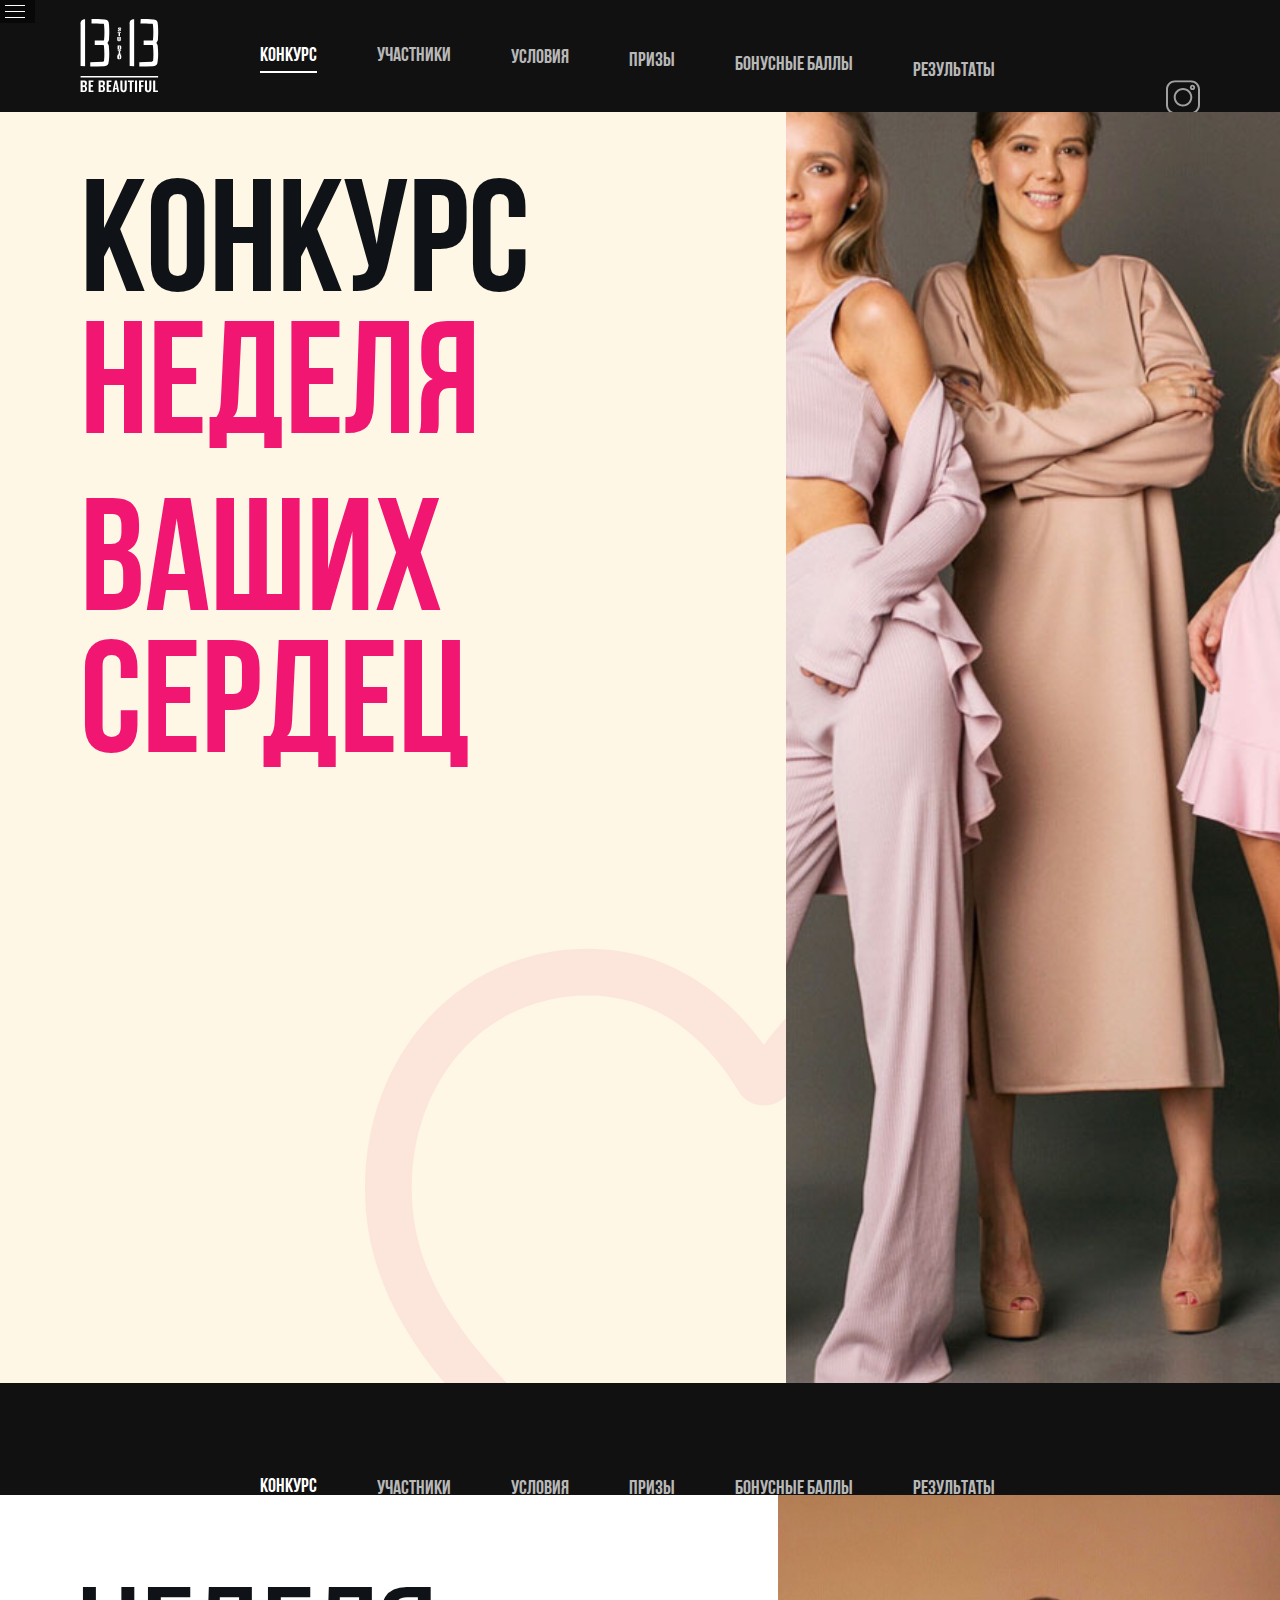
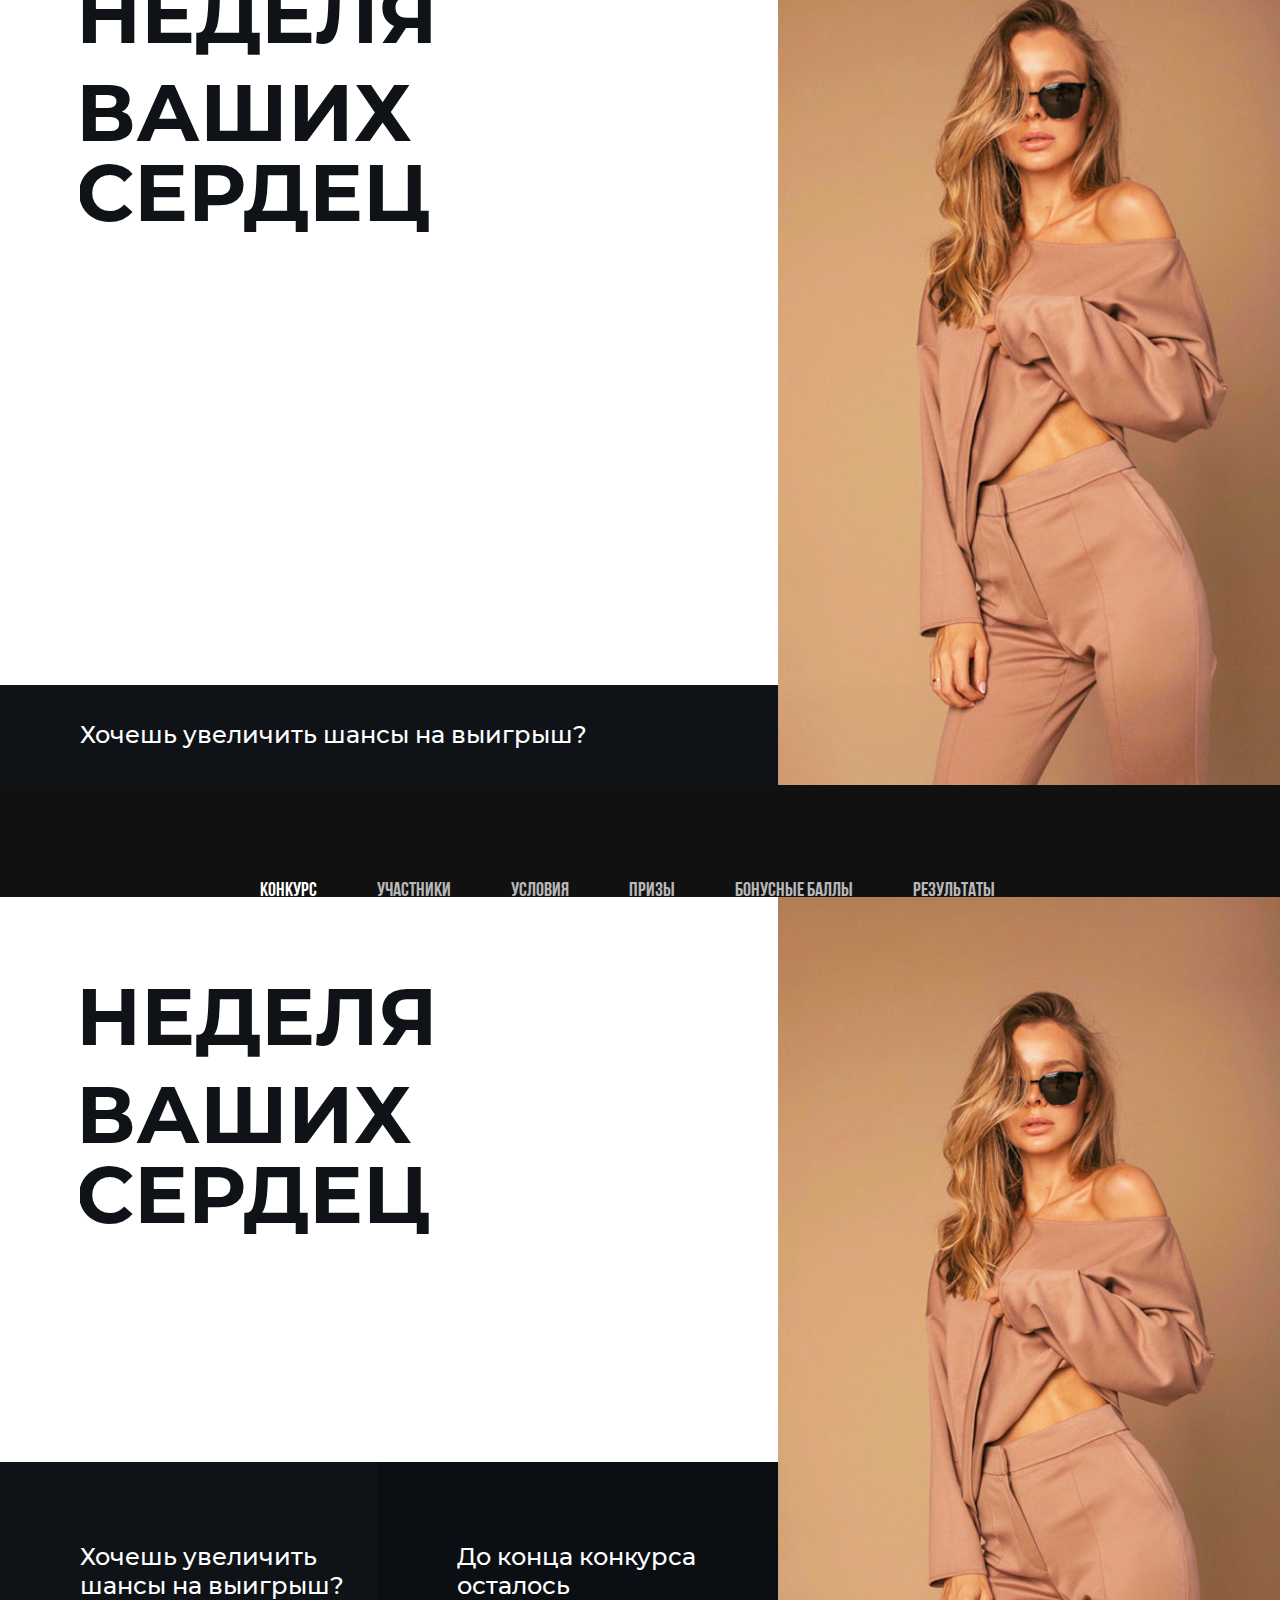
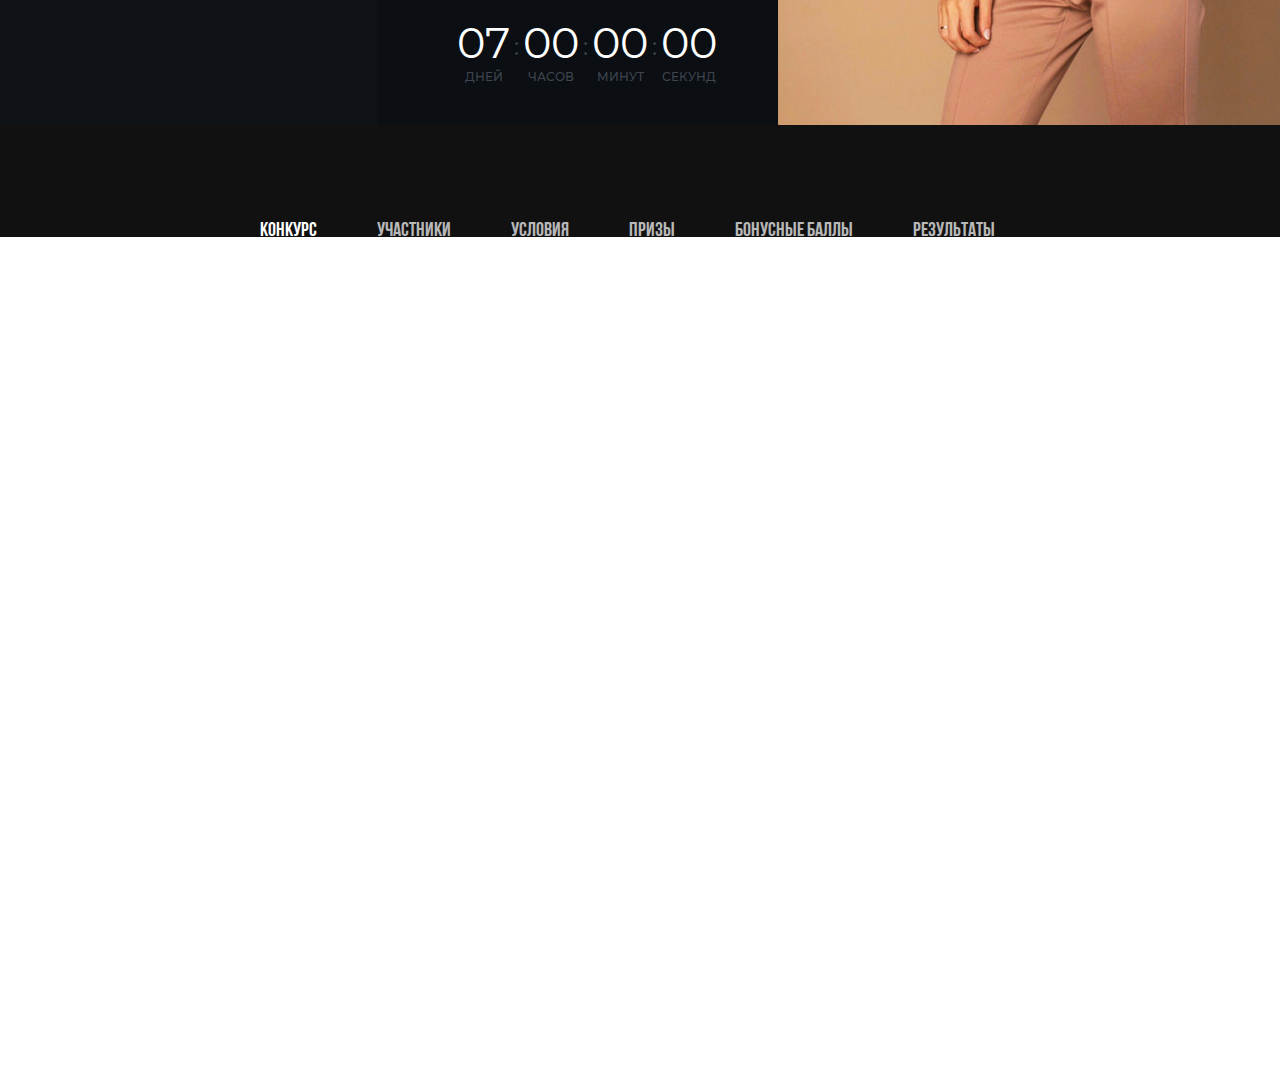
==== commit 22b4ef27: "menu" ====
--- a/headers.html
+++ b/headers.html
@@ -8,6 +8,20 @@
 <body>
     <header id="header" class="header">
         <img src="assets/images/heart-icon.svg" alt="" class="background-heart">
+        <div class="nav nav-for-test">
+            <a href="#header"><img class="navicon navicon-logo" src="assets/images/logo.svg"></a>
+            <nav>
+                <ul class="navmenu">
+                    <li><a href="#header" class="active">Конкурс</a></li>
+                    <li><a href="#members-list-section">Участники</a></li>
+                    <li><a href="#conditions-section">Условия</a></li>
+                    <li><a href="#prize-section">Призы</a></li>
+                    <li><a href="#bonus-section">Бонусные баллы</a></li>
+                    <li><a href="#result-section">Результаты</a></li>
+                </ul>
+            </nav>
+            <img class="navicon navicon-inst" src="assets/images/inst-icon.svg">
+        </div>
         <div class="header-container header-col">
             <div class="h1-wrapper">
                 <h1 class="h1 h1-anim"><span class="string"><span class="not-pink">конкурс </span>неделя</span><span class="string"> ваших сердец</span></h1>
@@ -79,6 +93,20 @@
         </div>
     </header>
     <header id="header" class="header_1">
+        <div class="nav nav-for-test">
+            <a href="#header"><img class="navicon navicon-logo" src="assets/images/logo.svg"></a>
+            <nav>
+                <ul class="navmenu">
+                    <li><a href="#header" class="active">Конкурс</a></li>
+                    <li><a href="#members-list-section">Участники</a></li>
+                    <li><a href="#conditions-section">Условия</a></li>
+                    <li><a href="#prize-section">Призы</a></li>
+                    <li><a href="#bonus-section">Бонусные баллы</a></li>
+                    <li><a href="#result-section">Результаты</a></li>
+                </ul>
+            </nav>
+            <img class="navicon navicon-inst" src="assets/images/inst-icon.svg">
+        </div>
         <div class="header-col header-container_1">
             <div class="h1-wrapper">
                 <h1 class="h1_1 h1-anim"><span class="string">неделя</span><br><span class="string">ваших сердец</span></h1>
@@ -147,6 +175,20 @@
         </div>
     </header>
     <header id="header" class="header_1">
+        <div class="nav nav-for-test">
+            <a href="#header"><img class="navicon navicon-logo" src="assets/images/logo.svg"></a>
+            <nav>
+                <ul class="navmenu">
+                    <li><a href="#header" class="active">Конкурс</a></li>
+                    <li><a href="#members-list-section">Участники</a></li>
+                    <li><a href="#conditions-section">Условия</a></li>
+                    <li><a href="#prize-section">Призы</a></li>
+                    <li><a href="#bonus-section">Бонусные баллы</a></li>
+                    <li><a href="#result-section">Результаты</a></li>
+                </ul>
+            </nav>
+            <img class="navicon navicon-inst" src="assets/images/inst-icon.svg">
+        </div>
         <div class="header-col header-container_2">
             <div class="h1-wrapper">
                 <h1 class="h1_1 h1-anim"><span class="string">неделя</span><br><span class="string">ваших сердец</span></h1>
@@ -219,6 +261,20 @@
         </div>
     </header>
     <header id="header" class="header_1">
+        <div class="nav nav-for-test">
+            <a href="#header"><img class="navicon navicon-logo" src="assets/images/logo.svg"></a>
+            <nav>
+                <ul class="navmenu">
+                    <li><a href="#header" class="active">Конкурс</a></li>
+                    <li><a href="#members-list-section">Участники</a></li>
+                    <li><a href="#conditions-section">Условия</a></li>
+                    <li><a href="#prize-section">Призы</a></li>
+                    <li><a href="#bonus-section">Бонусные баллы</a></li>
+                    <li><a href="#result-section">Результаты</a></li>
+                </ul>
+            </nav>
+            <img class="navicon navicon-inst" src="assets/images/inst-icon.svg">
+        </div>
     </header>
 <script src="assets/js/jquery.min.js"></script>
 <script src="assets/js/anime.min.js"></script>
--- a/assets/css/main.css
+++ b/assets/css/main.css
@@ -1 +1 @@
-body{margin:0;padding:0;font-family:BebasNeue;color:#0f1318;background-color:#f2f2f5}.clearfix:after{content:"";display:table;clear:both}.section{position:relative;overflow:hidden}.gray-section{background-color:#f2f2f5;color:#111112}.yellow-section{background-color:#ffb400;color:#111112;padding-bottom:194px}@media (max-width: 1147px){.yellow-section{padding-bottom:80px}}.padding-top{padding-top:184px}.container{width:1258px;margin:0 auto;min-width:850px}@media (max-width: 1258px){.container{width:100%}}.draw-container{width:824px}.h2{font-size:75px;margin:0}@media (max-width: 1258px){.h2{padding-left:30px}}.prize-section{padding-bottom:220px}@media (max-width: 1236px){.prize-section{padding-bottom:0px}}.h5{font-size:24px;margin:90px 0px 35px 0px}@media (max-width: 1258px){.h5{padding-left:30px}}.draw-content-container{margin-bottom:184px}@media (max-width: 1258px){.draw-content-container{padding-left:30px}}.h1-wrapper{overflow:hidden}.border{height:200vh;background-color:#111112;z-index:10}.border-left{float:left}.border-right{float:right}.slideUp{-webkit-animation-name:slideUp;animation-name:slideUp;-webkit-animation-duration:400ms;animation-duration:400ms;-webkit-animation-timing-function:linear;animation-timing-function:linear}.fadeIn{-webkit-animation-name:fadeIn;animation-name:fadeIn;-webkit-animation-duration:400ms;animation-duration:400ms;-webkit-animation-timing-function:ease-out;animation-timing-function:ease-out}@-webkit-keyframes slideUp{0%{-webkit-transform:translateY(100%);transform:translateY(100%)}100%{-webkit-transform:translateY(0%);transform:translateY(0%)}}@keyframes slideUp{0%{-webkit-transform:translateY(100%);transform:translateY(100%)}100%{-webkit-transform:translateY(0%);transform:translateY(0%)}}@-webkit-keyframes fadeIn{0%{opacity:0}100%{opacity:1}}@keyframes fadeIn{0%{opacity:0}100%{opacity:1}}@font-face{font-family:'BebasNeue';src:url(../fonts/BebasNeueBold.ttf)}@font-face{font-family:'MontserratRegular';src:url(../fonts/Montserrat-Regular.ttf)}@font-face{font-family:'Montserrat';src:url(../fonts/Montserrat-Medium.ttf)}@font-face{font-family:'Montserrat';src:url(../fonts/Montserrat-Bold.ttf);font-weight:bold}@font-face{font-family:'MontserratSemiBold';src:url(../fonts/Montserrat-SemiBold.ttf)}@font-face{font-family:'MontserratLight';src:url(../fonts/Montserrat-Light.ttf)}nav{min-width:590px}.nav{width:100%;height:112px;font-size:20px;position:relative;z-index:300;background-color:#111112;display:flex;overflow:hidden}.sticky{position:fixed;top:0}.navicon{margin:auto 0px;display:flex}.navicon-logo{width:80px;height:74px;padding-left:80px;margin:19px 100px 19px 0px}@media (max-width: 1147px){.navicon-logo{margin-right:64px}}@media (max-width: 1258px){.navicon-logo{padding-left:30px}}.navicon-inst{opacity:0.6;width:34px;height:34px;margin:39px 80px 39px auto}.navicon-inst:hover{opacity:1;cursor:pointer}.navmenu{display:block;list-style:none;margin:46px 0px 0px 0px;padding:0px}.navmenu li{display:block;float:left;margin:0px 60px 0px 0px;padding:0px}.navmenu li:last-child{margin-right:0px}.navmenu a{opacity:0.7;color:#fff;text-decoration:none;padding-bottom:5px}.navmenu a.active{opacity:1;border-bottom:2px solid #fff}.navmenu a:hover{opacity:1}@media (max-width: 1147px){.navmenu{margin:0px}.navmenu li{margin:45px 28px 0px 0px}}.navigation{height:112px;background-color:#111112;font-size:20px;display:flex;justify-content:space-between;align-items:center;position:absolute;width:100%}.navigation-item{opacity:0.6;transition-duration:0.4s}.navigation-item:hover{opacity:1}.navigation-item:first-child{margin-left:80px}.navigation-item:first-child .arrow-icon{margin-right:21px}@media (max-width: 1258px){.navigation-item:first-child{margin-left:30px}}.navigation-item:last-child{margin-right:80px}.navigation-item:last-child .arrow-icon{margin-left:21px}@media (max-width: 1258px){.navigation-item:last-child{margin-right:30px}}.arrow-item{display:flex;align-items:center;color:#fff;text-decoration:none}.arrow-icon{height:28px;width:16px}.x-icon{width:44px;height:44px}.header{position:relative;background-color:#fef7e5;text-transform:uppercase;display:flex;overflow:hidden}.header-col{margin-top:112px}.header-container{padding:0px 0px 110px 80px;position:relative;z-index:2;flex:1}@media (max-width: 1258px){.header-container{padding-left:30px}}@media (max-width: 1147px){.header-container{width:100%}}.header-col-img-wrap{flex:0.7;overflow:hidden}.header-col-img{background-image:url("../images/1st-screen-photo.jpg");background-repeat:no-repeat;background-position:top, center;background-size:cover;z-index:1;height:100%}.header-col-img:hover{height:200%;background-position:left, center}@media (max-width: 1575px){.header-col-img:hover{height:140%}}@media (max-width: 1147px){.header-col-img:hover{height:110%}}.background-heart{opacity:0.07;position:absolute;bottom:-320px;right:70px;width:892px;height:798px}.h1{font-size:160px;margin:59px 0 24px 0;line-height:142px;display:inline-block;color:#f01672}.not-pink{color:#0f1318}.h4{font-size:24px;margin-top:40px}.condition-list{text-transform:none;font-family:Montserrat;font-size:18px;margin:auto 0px auto 16px}.condition-list *{display:inline-block}@media (max-width: 1575px){.condition-list{display:flex;flex-direction:column}}.condition-item{position:relative}@media (max-width: 1575px){.condition-item:first-child{margin-top:0px}}@media (max-width: 1575px){.condition-item{margin-top:28px}}.condition-item-number{margin-right:27px}@media (max-width: 1575px){.condition-item-number{margin-right:27px;width:10px;text-align:center}}.condition-item-label{margin-right:45px;opacity:0.8}@media (max-width: 1575px){.condition-item-label{margin-right:38px;font-size:18px}}.win-label{margin-right:0px}.circle{top:-11px;left:-16px;position:absolute;width:38px;height:38px;border:solid 2px #e6e6e6;border-radius:50%}.circle-win{border:solid 2px #f2af0d;background-color:#f2af0d;justify-content:center;margin:auto}.main-win-icon{border:none;fill:#fff;display:block;position:absolute;top:11px;left:10px;width:18px;height:18px}.conditions,.timer-block,.h2-container{overflow:hidden}.conditions-ctn{display:flex}.timer{margin-top:30px}.timer-element{display:inline-block}.timer-number{font-size:105px;display:block;margin-bottom:-30px;margin-top:-18px}@media (max-device-width: 1750px){.timer-number{margin-top:-5px}}.string{display:inline-block}.string-wrapper{display:inline-block;overflow:hidden;padding-bottom:4px}.number-wrapper{overflow:hidden;display:inline-block;height:78px}.timer-text{text-align:center;display:block;opacity:0.6;font-size:24px}.timer-separator{opacity:0.3;font-size:52px;margin:0;padding:0px 50px;vertical-align:90%}@media (max-width: 1575px){.timer-separator{padding:0px 21px}}@media (max-width: 920px){.timer-separator{padding:0px 11px}}@media (max-width: 1575px){.main-items-animation{padding-bottom:10px}}.header_1{color:#0f1318;min-height:940px;background-color:#fff;font-family:Montserrat;display:flex;position:relative;overflow:hidden}.h1_1{margin:77px 0 0 -4px;font-size:80px;text-transform:uppercase;font-weight:bold;line-height:80px}.header-container_1{flex:1;padding:0 0 100px 80px}@media (max-width: 1258px){.header-container_1{padding:0 0 130px 30px}}.header-col-img-wrap_1{flex:0.7}.h4_1{font-size:24px;font-weight:normal;margin:0;margin-top:61px}.condition-item_1{position:relative;margin-top:45px}.condition-item_1 .circle{left:0px}.condition-item_1:last-child .condition-item-label_1{margin-top:-8px}.condition-item-number_1{width:42px;text-align:center;vertical-align:top;font-size:24px;font-family:MontserratRegular;color:#b1b3b5;margin:-6px 11px 0 0}.condition-item-label_1{font-size:18px;color:#6a717a;max-width:500px}.condition-item-label_1 a{color:#0f1318}.condition-item-text_1{display:flex}.condition-item-text_1 *{display:inline-block}.timer_1{margin-top:16px}.timer-element_1{display:inline-block}.number-wrapper_1{display:block;text-align:center}.timer-number_1{display:block;font-size:48px;font-family:MontserratRegular;min-width:65px}.timer-text_1{font-family:Montserrat;color:#6a717a;font-size:14px;display:block;text-align:center;text-transform:uppercase}.timer-separator_1{color:#b1b3b5;font-family:MontserratRegular;margin:0 5px;vertical-align:35px}.black-line_1{background-color:#0f1318;height:100px;width:100%;position:absolute;bottom:0;color:#fff;display:flex;align-items:center;font-size:24px;padding-left:80px}@media (max-width: 1258px){.black-line_1{padding-left:30px}}.header-col-img_1{background-image:url("../images/1st-screen-photo_1.jpg");background-repeat:no-repeat;background-position:top, center;background-size:cover;z-index:1;height:100%}.header-col-img_1:hover{height:200%;background-position:left, center}@media (max-width: 1575px){.header-col-img_1:hover{height:140%}}@media (max-width: 1147px){.header-col-img_1:hover{height:110%}}.header-container_2{flex:1;padding:0 0 100px 80px}@media (max-width: 1258px){.header-container_2{padding:0 0 300px 30px}}.black-line_2{height:263px;display:flex;position:absolute;bottom:0;width:100%;color:#fff}.black-line-item_2{padding:80px 0 0 80px}@media (max-width: 1258px){.black-line-item_2{padding-left:30px}}.black-line-text_2{flex:0.9;background-color:#0f1318;color:#fff;font-size:24px}.black-line-timer_2{flex:1;background-color:#0b0f13}.h4_2{font-size:24px;margin:0;font-weight:normal}.timer-number_2{display:block;font-size:48px;font-family:MontserratRegular;min-width:65px}@media (max-width: 1575px){.timer-number_2{font-size:43px;min-width:45px}}.timer-text_2{font-family:Montserrat;color:#3e454f;font-size:14px;display:block;text-align:center;text-transform:uppercase}@media (max-width: 1575px){.timer-text_2{font-size:12px}}.timer-separator_2{font-size:24px;color:#3e454f;font-family:MontserratRegular;margin:0 5px;vertical-align:35px}@media (max-width: 1575px){.timer-separator_2{font-size:24px;margin:0;vertical-align:26px}}.black-line-container1_2{display:flex;flex:1.12}.black-line-container2_2{flex:0.7}.inst-icon{position:absolute;top:40px;right:80px;z-index:2;opacity:0.6;transition-duration:0.4s;width:34px;height:34px}.inst-icon:hover{opacity:1;cursor:pointer}.footer{height:112px;position:relative;background-color:#000;padding-left:80px}@media (max-width: 1258px){.footer{padding-left:30px}}.logo-footer{height:80px;width:74px;margin-top:18px}.number{position:absolute;top:43px;right:153px}.number a{font-size:24px;color:#fff;font-family:Montserrat;text-decoration:none}.btn{font-size:16px;color:#111112;padding:14px 26px;border:solid 2px #e6e0cf;border-radius:40px;text-decoration:none;-webkit-user-select:none;-moz-user-select:none;-ms-user-select:none;user-select:none;transition-duration:0.4s;white-space:nowrap;font-family:Montserrat;text-transform:none}.btn:hover{color:#fff;background-color:#000;border:solid 2px #000}.main-btn{height:18px;margin:auto}.members-filters-btn{float:right;margin-top:-27px;margin-left:-3px}@media (max-width: 1258px){.members-filters-btn{margin-right:80px}}@media (max-width: 1147px){.members-filters-btn{margin:-8px 78px 0px 0px}}.prize-item-btn{margin-top:38px}.prize-item-btn a{font-size:14px;padding:8px 16px}.filters{display:flex;font-family:Montserrat}.filter-groop{width:285px;font-size:18px}.custom-select{position:relative;font-family:Montserrat;-webkit-user-select:none;-moz-user-select:none;-ms-user-select:none;user-select:none}.custom-select select{display:none}.select-selected{background-color:#fbfbfb;border:2px solid #dbdbde}.select-selected:after{position:absolute;content:"";top:22px;right:17px;width:0;height:0;border:6px solid transparent;border-color:#111112 transparent transparent transparent}.select-selected.select-arrow-active:after{border-color:transparent transparent #111112 transparent;top:15px}.select-items div,.select-selected{color:#111112;padding:11px 16px}.select-items{position:absolute;background-color:#fff;top:100%;left:0;right:0;z-index:99;cursor:pointer;border:2px solid transparent;border-color:transparent #dbdbde #dbdbde #dbdbde;border-top:none}.select-hide{display:none}.select-items div:hover,.same-as-selected{background-color:#fbfbfb}.filter-groop{margin:100px 40px 0px 0px}.filter-label{margin-bottom:18px}.tooltip{position:relative;display:inline-block;-webkit-user-select:none;-moz-user-select:none;-ms-user-select:none;user-select:none}.tooltip .tooltiptext{visibility:hidden;width:120px;background-color:black;color:#fff;text-align:center;padding:5px 0px 6px 0px;position:absolute;z-index:1}.tooltip:hover .tooltiptext{visibility:visible}.tooltip .tooltiptext{top:-55px;left:-75%}.tooltip-text{display:block}.tooltip-text-second{color:#a9a9b4}.tooltip .tooltiptext::after{content:" ";position:absolute;top:100%;left:50%;margin-left:-5px;border-width:5px;border-style:solid;border-color:black transparent transparent transparent}.tabs-caption-wrap{display:block;font-family:Montserrat}@media (max-width: 1258px){.tabs-caption-wrap{padding-left:30px}}.tabs__caption{padding:0;margin:0;display:block}.tabs__caption li{float:left;display:block;margin-right:60px;opacity:0.4;font-size:24px;color:#111112;cursor:pointer;-webkit-user-select:none;-moz-user-select:none;-ms-user-select:none;user-select:none}.tabs__caption li.active-tab{opacity:1}@media (max-width: 1147px){.tabs__caption li{margin-top:10px;margin-right:30px;font-size:20px}}.tabs__content{display:none}.tabs__content.active-tab{display:block}.members-filters{margin-top:83px}.members-grid-header{display:flex;background-color:#eaeaeb;font-family:MontserratSemiBold;opacity:0.6;text-transform:uppercase;padding:24px 0px 18px 40px;margin:35px 0px 10px 0px;font-size:14px}.members-grid-items{font-family:Montserrat}.members-grid-item{display:flex;background-color:#fbfbfb;height:90px;margin-bottom:2px;transition-duration:0.2s;padding-left:36px}.members-grid-item:hover{background-color:#fff;border-left:2px solid #000;box-shadow:0 0px 40px -15px #000;position:relative}.user{margin-top:19px}.user-avatar{vertical-align:middle;border-radius:50%;width:50px;height:50px;margin-right:20px}.user-login{margin-top:17px}.likes{font-size:14px;margin:auto 0px auto 3px}.likes-big{font-size:18px}.likes-green{color:#c3dcba}.likes-green>span{color:#51bd2c}.likes-red{color:#f5bdbb}.likes-red>span{color:#e52f2a}.bonus-block{font-size:18px;display:inline-flex;margin:auto 0}.svg-cc{stroke-width:2px;position:absolute}.bonus{margin-left:25px;position:relative;width:26.219px;text-align:center;color:#dadada}.svg-cc{stroke-width:2px;position:absolute}.bonus-circle{top:-11px;left:-26px;position:absolute;width:38px;height:38px;border-radius:50%}.user-icon{width:20px;height:18px;margin:16px 0px 0px 9px}.rectangle{width:38px;height:48px;border:2px solid #ebebeb;margin:auto 0px auto 9px}.rating-number{margin:auto 35px auto auto;width:59px;text-align:right}.rating{font-family:MontserratLight;font-size:42px;color:#dadada}.rating-top{color:#111112}.members-show-more{background-color:#fbfbfb;height:60px;display:flex}.members-show-more-text{margin:auto;font-family:Montserrat;font-size:16px;color:#111112}.col{display:flex}.members-col1{flex-basis:54%}@media (max-width: 920px){.members-col1{flex:2}}.members-col2{flex-basis:8.59%}@media (max-width: 920px){.members-col2{flex:1}}.members-col3{flex-basis:17%}@media (max-width: 920px){.members-col3{flex:1.5}}.members-col4{flex-basis:11%}@media (max-width: 920px){.members-col4{flex:1}}.members-col5{flex-basis:8.75%}@media (max-width: 920px){.members-col5{flex:1}}.bonus:first-child{margin-left:10px}.conditions-block,.draw-items{font-family:Montserrat}.conditions-items{display:flex}@media (max-width: 1147px){.conditions-items{flex-direction:column;padding:0px 30px}}.conditions-item{flex:1;background-color:#fbfbfb;padding:28px 37px 35px 14px;margin-right:2px}.conditions-item-last{margin-right:0px}.conditions-text{font-size:24px;margin:60px 0px 95px 0px}@media (max-width: 1258px){.conditions-text{padding-left:30px}}.conditions-item-text{font-size:13.7px;margin:0;color:#5e5e5f}.conditions-item-text a{color:#111112}.conditions-heading{font-size:18px;margin-bottom:24px}.prize-items{display:flex;font-family:Montserrat;margin-top:95px;flex-wrap:wrap}.prize-items:last-child{margin-right:0px}.prize-item{height:347px;flex:1;text-align:center;background-color:#fbfbfb;margin:2px;padding:30px 0px 0px 0px;min-width:240px;transition-duration:0.4s}.prize-item:hover{background-color:#fff;box-shadow:0px 0px 30px -15px #000;position:relative}@media (max-width: 1236px){.prize-item:last-child{height:310px}}@media (max-width: 993px){.prize-item:last-child{height:347px}}.prize-item-heading{margin-top:25px;font-size:18px}.prize-item-text{margin-top:12px;font-size:14px;color:#5e5e5f}.how-works-items{display:flex}.how-works-items:last-child{margin-right:0px}@media (max-width: 1147px){.how-works-items{flex-direction:column;padding:0px 30px}}.how-works-item{flex:1;background-color:#ffc740;padding:28px 18px 38px 15px;margin:1px}.bonus-score-text{font-family:Montserrat;font-size:24px;margin:42px 0px 0px 0px}@media (max-width: 1258px){.bonus-score-text{padding-left:30px}}.how-works-content{font-family:Montserrat;display:inline-block}.how-works-heading{font-size:18px;margin-bottom:30px}.how-works-text{width:190px;font-size:14px}.how-works-scale{font-size:76px;display:inline;float:right}.how-works-text-l{width:365px;font-size:14px}.number-label{font-size:24px;opacity:0.6;color:#0f1318}.how-choose-block-same{width:74.33px;text-align:center}.how-works-item-l{transition-duration:0.2s}.how-works-item-l:hover{background-color:#ffe9b3}.i-icon{margin-left:13px;padding:3.5px 12px;border:solid 2px rgba(15,19,24,0.1);border-radius:50%}.i-icon:before{content:'i';color:#0f1318;opacity:0.8;font-size:18px}.tooltip-i .tooltiptext-i{top:-81px;left:-246px;width:485px;text-align:left;padding:14px 51px 17px 14px}.tooltiptext-i{font-size:14px}.draw-items{margin-top:40px}.draw-item{background-color:#fbfbfb;width:100%;height:185px;margin-bottom:2px;transition-duration:0.4s}.draw-item:hover{background-color:#fff;box-shadow:0px 0px 30px -15px #000;position:relative}.draw-image{float:left;margin-right:19px}.draw-btn{float:right;margin:-55px 38px 0px 0px}.draw-image-members{border-radius:50%;width:22px;height:22px}.draw-info-heading{padding:28px 0px 19px 0px;font-size:18px}.draw-info-plate{font-size:14px}.gray-text{color:#5e5e5f}.draw-info-date{margin-bottom:14px}.draw-info-quantity{margin-bottom:6px}.member-h5{font-size:24px;font-family:Montserrat;color:#111112;margin:0;font-weight:normal}@media (max-width: 1258px){.member-h5{padding-left:30px}}.info-winners-container{color:#111112;padding-top:112px}.winners-items-tab{padding-bottom:99px}.user-items-tab{padding-bottom:14px}.draw-information{padding:80px 0 0 0;display:flex}@media (max-width: 1258px){.draw-information{padding-left:30px}}.draw-information-image-container{width:284px;height:355px;overflow:hidden}.draw-information-text-container{padding-left:40px}.draw-information-image{width:100%}.draw-information-h1{margin:0;font-size:76px;margin-top:-14px;line-height:108px}.draw-information-items{display:flex;padding-top:35px}.draw-information-item{margin-right:60px;overflow:hidden}.draw-information-item:last-child{margin-right:0px}.draw-information-item-label{font-size:18px;font-family:Montserrat}.draw-information-item-value{font-size:24px;margin-top:12px}.tabs-padding{padding-top:54px}.winners-items{display:flex;flex-wrap:wrap;padding-top:35px}@media (max-width: 1258px){.winners-items{padding-left:30px}}.winners-items .winners-item{flex-basis:249px;margin:1px}.user-items{display:flex;flex-wrap:wrap;justify-content:space-between;padding-top:35px}.user-items .user-item{flex-basis:209px;margin-bottom:85px}@media (max-width: 1258px){.user-items{justify-content:center}}.place-container{padding-left:17px;height:78px;background-color:#fff;font-size:24px;color:#cac5bc;display:flex;align-items:center}.place-1st{color:#e8c400}.place-2nd{color:#efc87e}.place-3rd{color:#d2bb8e}.place-4th{color:#d1c6b1}.winner-container{height:254px;background-color:#fbfbfb;text-align:center;font-family:Montserrat;padding-top:29px}.user-image{width:140px;height:140px;border-radius:50%;overflow:hidden;display:inline-block}.user-image img{max-width:140px}.winner-login{font-size:18px;margin-top:23px}.winner-prize{font-size:13px;opacity:0.8;margin-top:11px}.all-user-login{font-size:18px;margin-top:13px;font-family:Montserrat;display:inline-flex}.user-item{text-align:center}.winners-h1{margin-top:-14px}
+body{margin:0;padding:0;font-family:BebasNeue;color:#0f1318;background-color:#f2f2f5}.clearfix:after{content:"";display:table;clear:both}.section{position:relative;overflow:hidden}.gray-section{background-color:#f2f2f5;color:#111112}.yellow-section{background-color:#ffb400;color:#111112;padding-bottom:194px}@media (max-width: 1147px){.yellow-section{padding-bottom:80px}}.padding-top{padding-top:184px}.container{width:1258px;margin:0 auto;min-width:850px}@media (max-width: 1258px){.container{width:100%}}.draw-container{width:824px}.h2{font-size:75px;margin:0}@media (max-width: 1258px){.h2{padding-left:30px}}.prize-section{padding-bottom:220px}@media (max-width: 1236px){.prize-section{padding-bottom:0px}}.h5{font-size:24px;margin:90px 0px 35px 0px}@media (max-width: 1258px){.h5{padding-left:30px}}.draw-content-container{margin-bottom:184px}@media (max-width: 1258px){.draw-content-container{padding-left:30px}}.h1-wrapper{overflow:hidden}.border{height:200vh;background-color:#111112;z-index:10}.border-left{float:left}.border-right{float:right}.slideUp{-webkit-animation-name:slideUp;animation-name:slideUp;-webkit-animation-duration:400ms;animation-duration:400ms;-webkit-animation-timing-function:linear;animation-timing-function:linear}.fadeIn{-webkit-animation-name:fadeIn;animation-name:fadeIn;-webkit-animation-duration:400ms;animation-duration:400ms;-webkit-animation-timing-function:ease-out;animation-timing-function:ease-out}@-webkit-keyframes slideUp{0%{-webkit-transform:translateY(100%);transform:translateY(100%)}100%{-webkit-transform:translateY(0%);transform:translateY(0%)}}@keyframes slideUp{0%{-webkit-transform:translateY(100%);transform:translateY(100%)}100%{-webkit-transform:translateY(0%);transform:translateY(0%)}}@-webkit-keyframes fadeIn{0%{opacity:0}100%{opacity:1}}@keyframes fadeIn{0%{opacity:0}100%{opacity:1}}@font-face{font-family:'BebasNeue';src:url(../fonts/BebasNeueBold.ttf)}@font-face{font-family:'MontserratRegular';src:url(../fonts/Montserrat-Regular.ttf)}@font-face{font-family:'Montserrat';src:url(../fonts/Montserrat-Medium.ttf)}@font-face{font-family:'Montserrat';src:url(../fonts/Montserrat-Bold.ttf);font-weight:bold}@font-face{font-family:'MontserratSemiBold';src:url(../fonts/Montserrat-SemiBold.ttf)}@font-face{font-family:'MontserratLight';src:url(../fonts/Montserrat-Light.ttf)}nav{min-width:590px}.nav{width:100%;height:112px;font-size:20px;position:relative;z-index:300;background-color:#111112;display:flex;overflow:hidden}.sticky{position:fixed;top:0}.navicon{margin:auto 0px;display:flex}.navicon-logo{width:80px;height:74px;padding-left:80px;margin:19px 100px 19px 0px}@media (max-width: 1147px){.navicon-logo{margin-right:64px}}@media (max-width: 1258px){.navicon-logo{padding-left:30px}}.navicon-inst{opacity:0.6;width:34px;height:34px;margin:39px 80px 39px auto}.navicon-inst:hover{opacity:1;cursor:pointer}.navmenu{display:block;list-style:none;margin:46px 0px 0px 0px;padding:0px}.navmenu li{display:block;float:left;margin:0px 60px 0px 0px;padding:0px}.navmenu li:last-child{margin-right:0px}.navmenu a{opacity:0.7;color:#fff;text-decoration:none;padding-bottom:5px}.navmenu a.active{opacity:1;border-bottom:2px solid #fff}.navmenu a:hover{opacity:1}@media (max-width: 1147px){.navmenu{margin:0px}.navmenu li{margin:45px 28px 0px 0px}}.navigation{height:112px;background-color:#111112;font-size:20px;display:flex;justify-content:space-between;align-items:center;position:absolute;width:100%}.navigation-item{opacity:0.6;transition-duration:0.4s}.navigation-item:hover{opacity:1}.navigation-item:first-child{margin-left:80px}.navigation-item:first-child .arrow-icon{margin-right:21px}@media (max-width: 1258px){.navigation-item:first-child{margin-left:30px}}.navigation-item:last-child{margin-right:80px}.navigation-item:last-child .arrow-icon{margin-left:21px}@media (max-width: 1258px){.navigation-item:last-child{margin-right:30px}}.arrow-item{display:flex;align-items:center;color:#fff;text-decoration:none}.arrow-icon{height:28px;width:16px}.x-icon{width:44px;height:44px}.header{position:relative;background-color:#fef7e5;text-transform:uppercase;display:flex;overflow:hidden}.header-col{margin-top:112px}.header-container{padding:0px 0px 110px 80px;position:relative;z-index:2;flex:1}@media (max-width: 1258px){.header-container{padding-left:30px}}@media (max-width: 1147px){.header-container{width:100%}}.header-col-img-wrap{flex:0.7;overflow:hidden}.header-col-img{background-image:url("../images/1st-screen-photo.jpg");background-repeat:no-repeat;background-position:top, center;background-size:cover;z-index:1;height:100%}.header-col-img:hover{height:200%;background-position:left, center}@media (max-width: 1575px){.header-col-img:hover{height:140%}}@media (max-width: 1147px){.header-col-img:hover{height:110%}}.background-heart{opacity:0.07;position:absolute;bottom:-320px;right:70px;width:892px;height:798px}.h1{font-size:160px;margin:59px 0 24px 0;line-height:142px;display:inline-block;color:#f01672}.not-pink{color:#0f1318}.h4{font-size:24px;margin-top:40px}.condition-list{text-transform:none;font-family:Montserrat;font-size:18px;margin:auto 0px auto 16px}.condition-list *{display:inline-block}@media (max-width: 1575px){.condition-list{display:flex;flex-direction:column}}.condition-item{position:relative}@media (max-width: 1575px){.condition-item:first-child{margin-top:0px}}@media (max-width: 1575px){.condition-item{margin-top:28px}}.condition-item-number{margin-right:27px}@media (max-width: 1575px){.condition-item-number{margin-right:27px;width:10px;text-align:center}}.condition-item-label{margin-right:45px;opacity:0.8}@media (max-width: 1575px){.condition-item-label{margin-right:38px;font-size:18px}}.win-label{margin-right:0px}.circle{top:-11px;left:-16px;position:absolute;width:38px;height:38px;border:solid 2px #e6e6e6;border-radius:50%}.circle-win{border:solid 2px #f2af0d;background-color:#f2af0d;justify-content:center;margin:auto}.main-win-icon{border:none;fill:#fff;display:block;position:absolute;top:11px;left:10px;width:18px;height:18px}.conditions,.timer-block,.h2-container{overflow:hidden}.conditions-ctn{display:flex}.timer{margin-top:30px}.timer-element{display:inline-block}.timer-number{font-size:105px;display:block;margin-bottom:-30px;margin-top:-18px}@media (max-device-width: 1750px){.timer-number{margin-top:-5px}}.string{display:inline-block}.string-wrapper{display:inline-block;overflow:hidden;padding-bottom:4px}.number-wrapper{overflow:hidden;display:inline-block;height:78px}.timer-text{text-align:center;display:block;opacity:0.6;font-size:24px}.timer-separator{opacity:0.3;font-size:52px;margin:0;padding:0px 50px;vertical-align:90%}@media (max-width: 1575px){.timer-separator{padding:0px 21px}}@media (max-width: 920px){.timer-separator{padding:0px 11px}}@media (max-width: 1575px){.main-items-animation{padding-bottom:10px}}.header_1{color:#0f1318;min-height:940px;background-color:#fff;font-family:Montserrat;display:flex;position:relative;overflow:hidden}.h1_1{margin:77px 0 0 -4px;font-size:80px;text-transform:uppercase;font-weight:bold;line-height:80px}.header-container_1{flex:1;padding:0 0 100px 80px}@media (max-width: 1258px){.header-container_1{padding:0 0 130px 30px}}.header-col-img-wrap_1{flex:0.7}.h4_1{font-size:24px;font-weight:normal;margin:0;margin-top:61px}.condition-item_1{position:relative;margin-top:45px}.condition-item_1 .circle{left:0px}.condition-item_1:last-child .condition-item-label_1{margin-top:-8px}.condition-item-number_1{width:42px;text-align:center;vertical-align:top;font-size:24px;font-family:MontserratRegular;color:#b1b3b5;margin:-6px 11px 0 0}.condition-item-label_1{font-size:18px;color:#6a717a;max-width:500px}.condition-item-label_1 a{color:#0f1318}.condition-item-text_1{display:flex}.condition-item-text_1 *{display:inline-block}.timer_1{margin-top:16px}.timer-element_1{display:inline-block}.number-wrapper_1{display:block;text-align:center}.timer-number_1{display:block;font-size:48px;font-family:MontserratRegular;min-width:65px}.timer-text_1{font-family:Montserrat;color:#6a717a;font-size:14px;display:block;text-align:center;text-transform:uppercase}.timer-separator_1{color:#b1b3b5;font-family:MontserratRegular;margin:0 5px;vertical-align:35px}.black-line_1{background-color:#0f1318;height:100px;width:100%;position:absolute;bottom:0;color:#fff;display:flex;align-items:center;font-size:24px;padding-left:80px}@media (max-width: 1258px){.black-line_1{padding-left:30px}}.header-col-img_1{background-image:url("../images/1st-screen-photo_1.jpg");background-repeat:no-repeat;background-position:top, center;background-size:cover;z-index:1;height:100%}.header-col-img_1:hover{height:200%;background-position:left, center}@media (max-width: 1575px){.header-col-img_1:hover{height:140%}}@media (max-width: 1147px){.header-col-img_1:hover{height:110%}}.header-container_2{flex:1;padding:0 0 100px 80px}@media (max-width: 1258px){.header-container_2{padding:0 0 300px 30px}}.black-line_2{height:263px;display:flex;position:absolute;bottom:0;width:100%;color:#fff}.black-line-item_2{padding:80px 0 0 80px}@media (max-width: 1258px){.black-line-item_2{padding-left:30px}}.black-line-text_2{flex:0.9;background-color:#0f1318;color:#fff;font-size:24px}.black-line-timer_2{flex:1;background-color:#0b0f13}.h4_2{font-size:24px;margin:0;font-weight:normal}.timer-number_2{display:block;font-size:48px;font-family:MontserratRegular;min-width:65px}@media (max-width: 1575px){.timer-number_2{font-size:43px;min-width:45px}}.timer-text_2{font-family:Montserrat;color:#3e454f;font-size:14px;display:block;text-align:center;text-transform:uppercase}@media (max-width: 1575px){.timer-text_2{font-size:12px}}.timer-separator_2{font-size:24px;color:#3e454f;font-family:MontserratRegular;margin:0 5px;vertical-align:35px}@media (max-width: 1575px){.timer-separator_2{font-size:24px;margin:0;vertical-align:26px}}.black-line-container1_2{display:flex;flex:1.12}.black-line-container2_2{flex:0.7}.nav-for-test{position:absolute;font-family:BebasNeue}.inst-icon{position:absolute;top:40px;right:80px;z-index:2;opacity:0.6;transition-duration:0.4s;width:34px;height:34px}.inst-icon:hover{opacity:1;cursor:pointer}.footer{height:112px;position:relative;background-color:#000;padding-left:80px}@media (max-width: 1258px){.footer{padding-left:30px}}.logo-footer{height:80px;width:74px;margin-top:18px}.number{position:absolute;top:43px;right:153px}.number a{font-size:24px;color:#fff;font-family:Montserrat;text-decoration:none}.btn{font-size:16px;color:#111112;padding:14px 26px;border:solid 2px #e6e0cf;border-radius:40px;text-decoration:none;-webkit-user-select:none;-moz-user-select:none;-ms-user-select:none;user-select:none;transition-duration:0.4s;white-space:nowrap;font-family:Montserrat;text-transform:none}.btn:hover{color:#fff;background-color:#000;border:solid 2px #000}.main-btn{height:18px;margin:auto}.members-filters-btn{float:right;margin-top:-27px;margin-left:-3px}@media (max-width: 1258px){.members-filters-btn{margin-right:80px}}@media (max-width: 1147px){.members-filters-btn{margin:-8px 78px 0px 0px}}.prize-item-btn{margin-top:38px}.prize-item-btn a{font-size:14px;padding:8px 16px}.filters{display:flex;font-family:Montserrat}.filter-groop{width:285px;font-size:18px}.custom-select{position:relative;font-family:Montserrat;-webkit-user-select:none;-moz-user-select:none;-ms-user-select:none;user-select:none}.custom-select select{display:none}.select-selected{background-color:#fbfbfb;border:2px solid #dbdbde}.select-selected:after{position:absolute;content:"";top:22px;right:17px;width:0;height:0;border:6px solid transparent;border-color:#111112 transparent transparent transparent}.select-selected.select-arrow-active:after{border-color:transparent transparent #111112 transparent;top:15px}.select-items div,.select-selected{color:#111112;padding:11px 16px}.select-items{position:absolute;background-color:#fff;top:100%;left:0;right:0;z-index:99;cursor:pointer;border:2px solid transparent;border-color:transparent #dbdbde #dbdbde #dbdbde;border-top:none}.select-hide{display:none}.select-items div:hover,.same-as-selected{background-color:#fbfbfb}.filter-groop{margin:100px 40px 0px 0px}.filter-label{margin-bottom:18px}.tooltip{position:relative;display:inline-block;-webkit-user-select:none;-moz-user-select:none;-ms-user-select:none;user-select:none}.tooltip .tooltiptext{visibility:hidden;width:120px;background-color:black;color:#fff;text-align:center;padding:5px 0px 6px 0px;position:absolute;z-index:1}.tooltip:hover .tooltiptext{visibility:visible}.tooltip .tooltiptext{top:-55px;left:-75%}.tooltip-text{display:block}.tooltip-text-second{color:#a9a9b4}.tooltip .tooltiptext::after{content:" ";position:absolute;top:100%;left:50%;margin-left:-5px;border-width:5px;border-style:solid;border-color:black transparent transparent transparent}.tabs-caption-wrap{display:block;font-family:Montserrat}@media (max-width: 1258px){.tabs-caption-wrap{padding-left:30px}}.tabs__caption{padding:0;margin:0;display:block}.tabs__caption li{float:left;display:block;margin-right:60px;opacity:0.4;font-size:24px;color:#111112;cursor:pointer;-webkit-user-select:none;-moz-user-select:none;-ms-user-select:none;user-select:none}.tabs__caption li.active-tab{opacity:1}@media (max-width: 1147px){.tabs__caption li{margin-top:10px;margin-right:30px;font-size:20px}}.tabs__content{display:none}.tabs__content.active-tab{display:block}.members-filters{margin-top:83px}.members-grid-header{display:flex;background-color:#eaeaeb;font-family:MontserratSemiBold;opacity:0.6;text-transform:uppercase;padding:24px 0px 18px 40px;margin:35px 0px 10px 0px;font-size:14px}.members-grid-items{font-family:Montserrat}.members-grid-item{display:flex;background-color:#fbfbfb;height:90px;margin-bottom:2px;transition-duration:0.2s;padding-left:36px}.members-grid-item:hover{background-color:#fff;border-left:2px solid #000;box-shadow:0 0px 40px -15px #000;position:relative}.user{margin-top:19px}.user-avatar{vertical-align:middle;border-radius:50%;width:50px;height:50px;margin-right:20px}.user-login{margin-top:17px}.likes{font-size:14px;margin:auto 0px auto 3px}.likes-big{font-size:18px}.likes-green{color:#c3dcba}.likes-green>span{color:#51bd2c}.likes-red{color:#f5bdbb}.likes-red>span{color:#e52f2a}.bonus-block{font-size:18px;display:inline-flex;margin:auto 0}.svg-cc{stroke-width:2px;position:absolute}.bonus{margin-left:25px;position:relative;width:26.219px;text-align:center;color:#dadada}.svg-cc{stroke-width:2px;position:absolute}.bonus-circle{top:-11px;left:-26px;position:absolute;width:38px;height:38px;border-radius:50%}.user-icon{width:20px;height:18px;margin:16px 0px 0px 9px}.rectangle{width:38px;height:48px;border:2px solid #ebebeb;margin:auto 0px auto 9px}.rating-number{margin:auto 35px auto auto;width:59px;text-align:right}.rating{font-family:MontserratLight;font-size:42px;color:#dadada}.rating-top{color:#111112}.members-show-more{background-color:#fbfbfb;height:60px;display:flex}.members-show-more-text{margin:auto;font-family:Montserrat;font-size:16px;color:#111112}.col{display:flex}.members-col1{flex-basis:54%}@media (max-width: 920px){.members-col1{flex:2}}.members-col2{flex-basis:8.59%}@media (max-width: 920px){.members-col2{flex:1}}.members-col3{flex-basis:17%}@media (max-width: 920px){.members-col3{flex:1.5}}.members-col4{flex-basis:11%}@media (max-width: 920px){.members-col4{flex:1}}.members-col5{flex-basis:8.75%}@media (max-width: 920px){.members-col5{flex:1}}.bonus:first-child{margin-left:10px}.conditions-block,.draw-items{font-family:Montserrat}.conditions-items{display:flex}@media (max-width: 1147px){.conditions-items{flex-direction:column;padding:0px 30px}}.conditions-item{flex:1;background-color:#fbfbfb;padding:28px 37px 35px 14px;margin-right:2px}.conditions-item-last{margin-right:0px}.conditions-text{font-size:24px;margin:60px 0px 95px 0px}@media (max-width: 1258px){.conditions-text{padding-left:30px}}.conditions-item-text{font-size:13.7px;margin:0;color:#5e5e5f}.conditions-item-text a{color:#111112}.conditions-heading{font-size:18px;margin-bottom:24px}.prize-items{display:flex;font-family:Montserrat;margin-top:95px;flex-wrap:wrap}.prize-items:last-child{margin-right:0px}.prize-item{height:347px;flex:1;text-align:center;background-color:#fbfbfb;margin:2px;padding:30px 0px 0px 0px;min-width:240px;transition-duration:0.4s}.prize-item:hover{background-color:#fff;box-shadow:0px 0px 30px -15px #000;position:relative}@media (max-width: 1236px){.prize-item:last-child{height:310px}}@media (max-width: 993px){.prize-item:last-child{height:347px}}.prize-item-heading{margin-top:25px;font-size:18px}.prize-item-text{margin-top:12px;font-size:14px;color:#5e5e5f}.how-works-items{display:flex}.how-works-items:last-child{margin-right:0px}@media (max-width: 1147px){.how-works-items{flex-direction:column;padding:0px 30px}}.how-works-item{flex:1;background-color:#ffc740;padding:28px 18px 38px 15px;margin:1px}.bonus-score-text{font-family:Montserrat;font-size:24px;margin:42px 0px 0px 0px}@media (max-width: 1258px){.bonus-score-text{padding-left:30px}}.how-works-content{font-family:Montserrat;display:inline-block}.how-works-heading{font-size:18px;margin-bottom:30px}.how-works-text{width:190px;font-size:14px}.how-works-scale{font-size:76px;display:inline;float:right}.how-works-text-l{width:365px;font-size:14px}.number-label{font-size:24px;opacity:0.6;color:#0f1318}.how-choose-block-same{width:74.33px;text-align:center}.how-works-item-l{transition-duration:0.2s}.how-works-item-l:hover{background-color:#ffe9b3}.i-icon{margin-left:13px;padding:3.5px 12px;border:solid 2px rgba(15,19,24,0.1);border-radius:50%}.i-icon:before{content:'i';color:#0f1318;opacity:0.8;font-size:18px}.tooltip-i .tooltiptext-i{top:-81px;left:-246px;width:485px;text-align:left;padding:14px 51px 17px 14px}.tooltiptext-i{font-size:14px}.draw-items{margin-top:40px}.draw-item{background-color:#fbfbfb;width:100%;height:185px;margin-bottom:2px;transition-duration:0.4s}.draw-item:hover{background-color:#fff;box-shadow:0px 0px 30px -15px #000;position:relative}.draw-image{float:left;margin-right:19px}.draw-btn{float:right;margin:-55px 38px 0px 0px}.draw-image-members{border-radius:50%;width:22px;height:22px}.draw-info-heading{padding:28px 0px 19px 0px;font-size:18px}.draw-info-plate{font-size:14px}.gray-text{color:#5e5e5f}.draw-info-date{margin-bottom:14px}.draw-info-quantity{margin-bottom:6px}.member-h5{font-size:24px;font-family:Montserrat;color:#111112;margin:0;font-weight:normal}@media (max-width: 1258px){.member-h5{padding-left:30px}}.info-winners-container{color:#111112;padding-top:112px}.winners-items-tab{padding-bottom:99px}.user-items-tab{padding-bottom:14px}.draw-information{padding:80px 0 0 0;display:flex}@media (max-width: 1258px){.draw-information{padding-left:30px}}.draw-information-image-container{width:284px;height:355px;overflow:hidden}.draw-information-text-container{padding-left:40px}.draw-information-image{width:100%}.draw-information-h1{margin:0;font-size:76px;margin-top:-14px;line-height:108px}.draw-information-items{display:flex;padding-top:35px}.draw-information-item{margin-right:60px;overflow:hidden}.draw-information-item:last-child{margin-right:0px}.draw-information-item-label{font-size:18px;font-family:Montserrat}.draw-information-item-value{font-size:24px;margin-top:12px}.tabs-padding{padding-top:54px}.winners-items{display:flex;flex-wrap:wrap;padding-top:35px}@media (max-width: 1258px){.winners-items{padding-left:30px}}.winners-items .winners-item{flex-basis:249px;margin:1px}.user-items{display:flex;flex-wrap:wrap;justify-content:space-between;padding-top:35px}.user-items .user-item{flex-basis:209px;margin-bottom:85px}@media (max-width: 1258px){.user-items{justify-content:center}}.place-container{padding-left:17px;height:78px;background-color:#fff;font-size:24px;color:#cac5bc;display:flex;align-items:center}.place-1st{color:#e8c400}.place-2nd{color:#efc87e}.place-3rd{color:#d2bb8e}.place-4th{color:#d1c6b1}.winner-container{height:254px;background-color:#fbfbfb;text-align:center;font-family:Montserrat;padding-top:29px}.user-image{width:140px;height:140px;border-radius:50%;overflow:hidden;display:inline-block}.user-image img{max-width:140px}.winner-login{font-size:18px;margin-top:23px}.winner-prize{font-size:13px;opacity:0.8;margin-top:11px}.all-user-login{font-size:18px;margin-top:13px;font-family:Montserrat;display:inline-flex}.user-item{text-align:center}.winners-h1{margin-top:-14px}
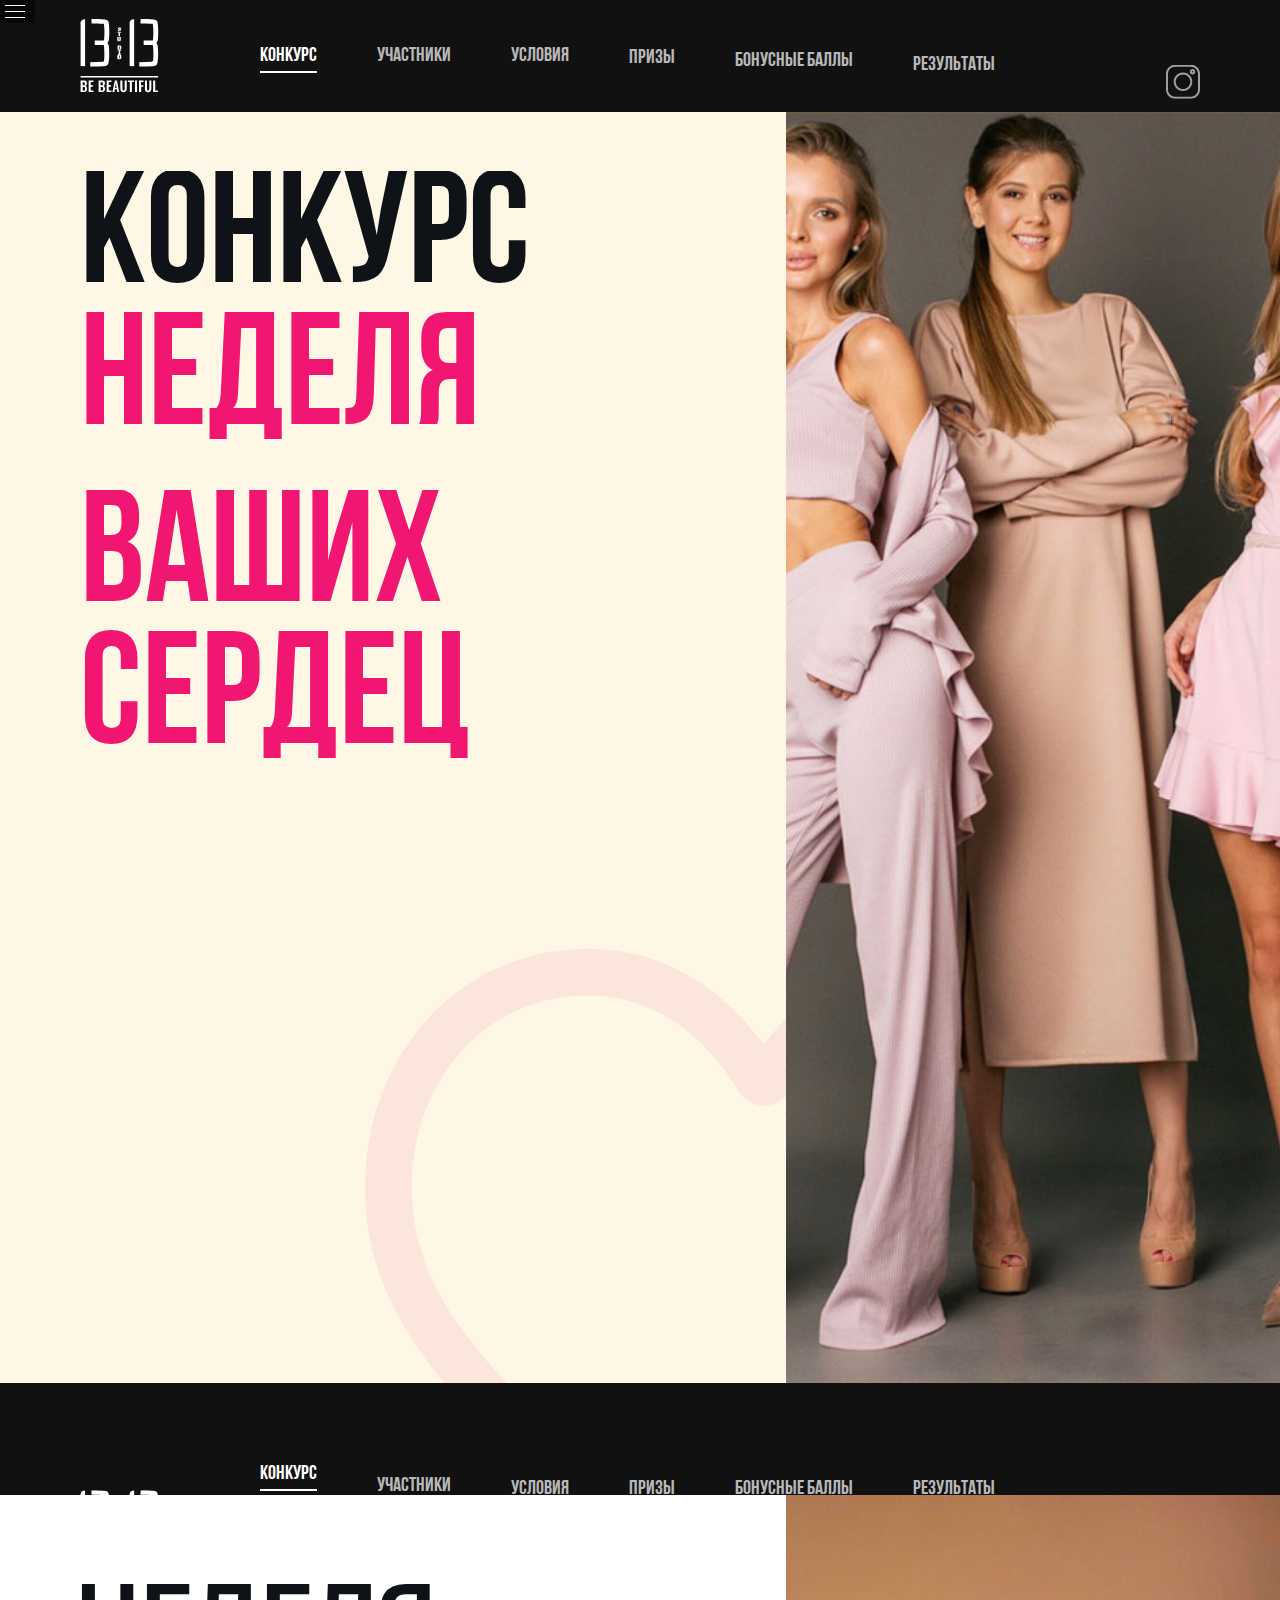
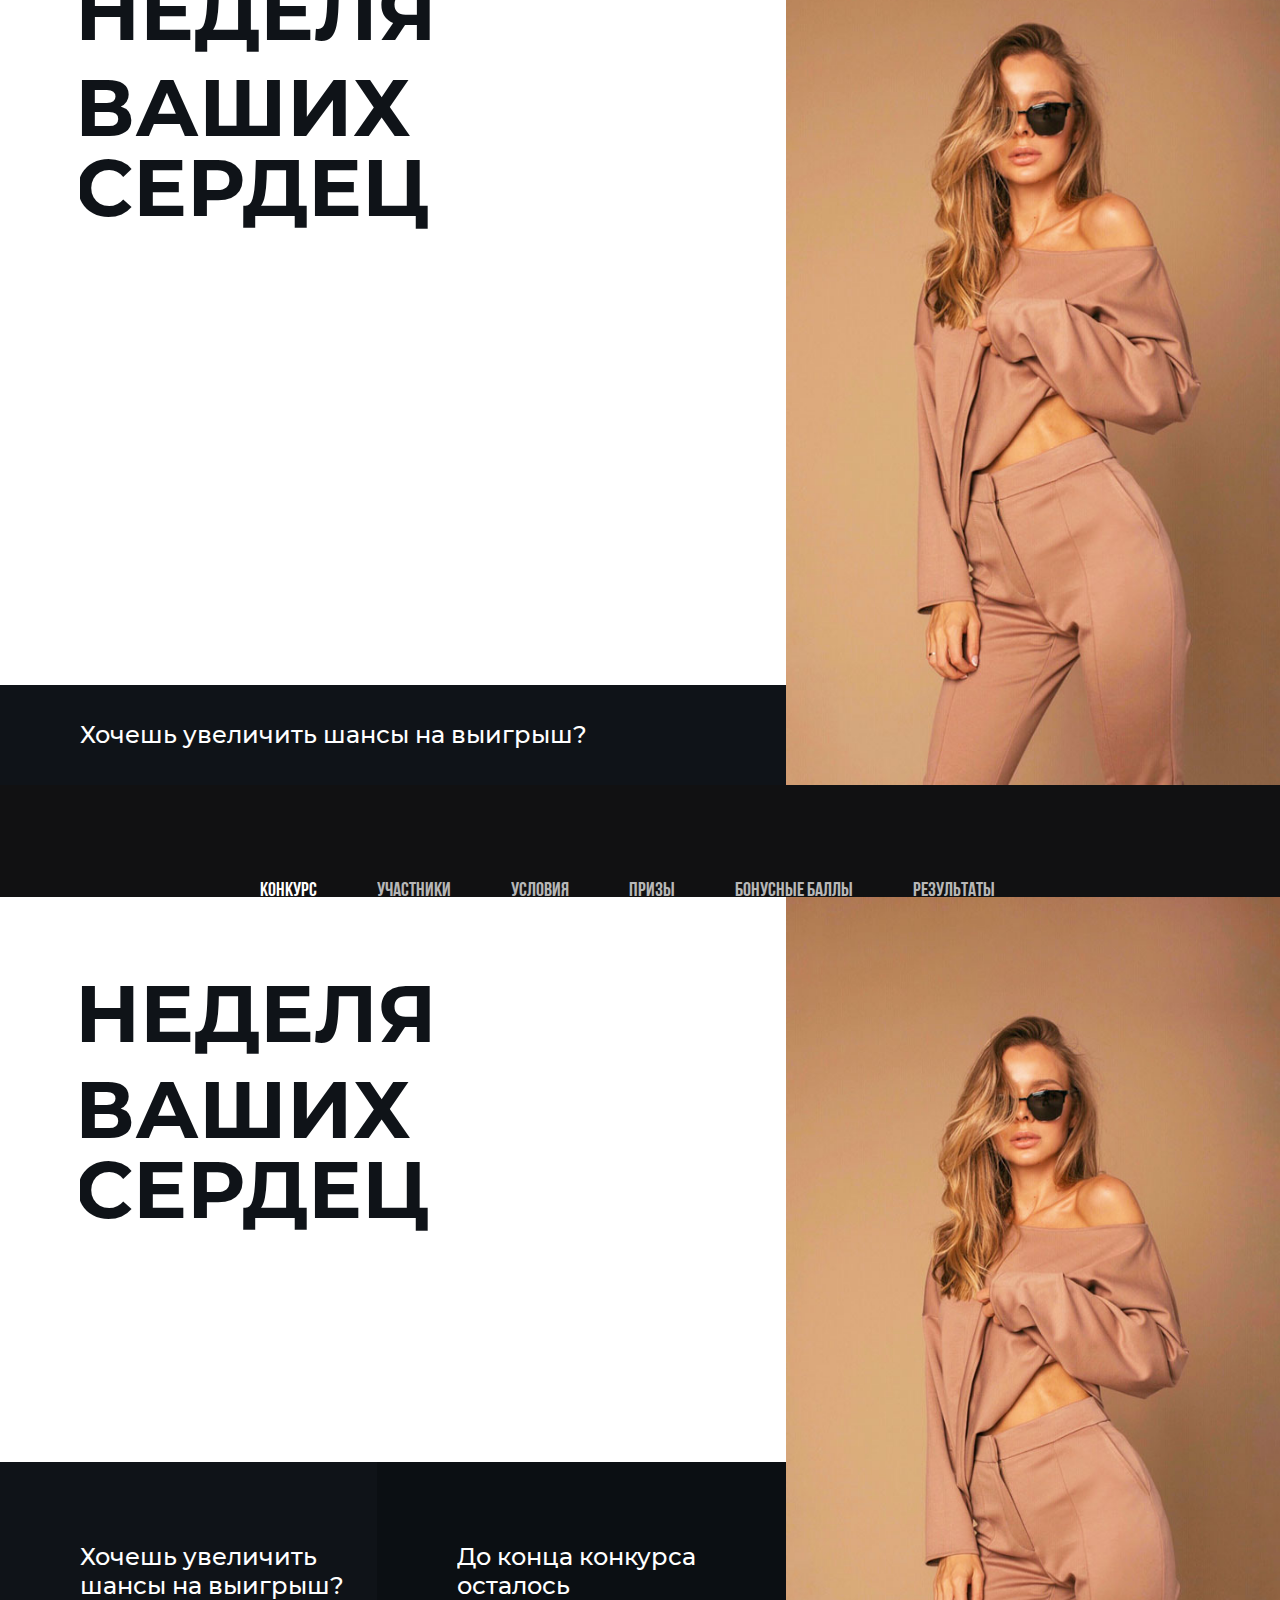
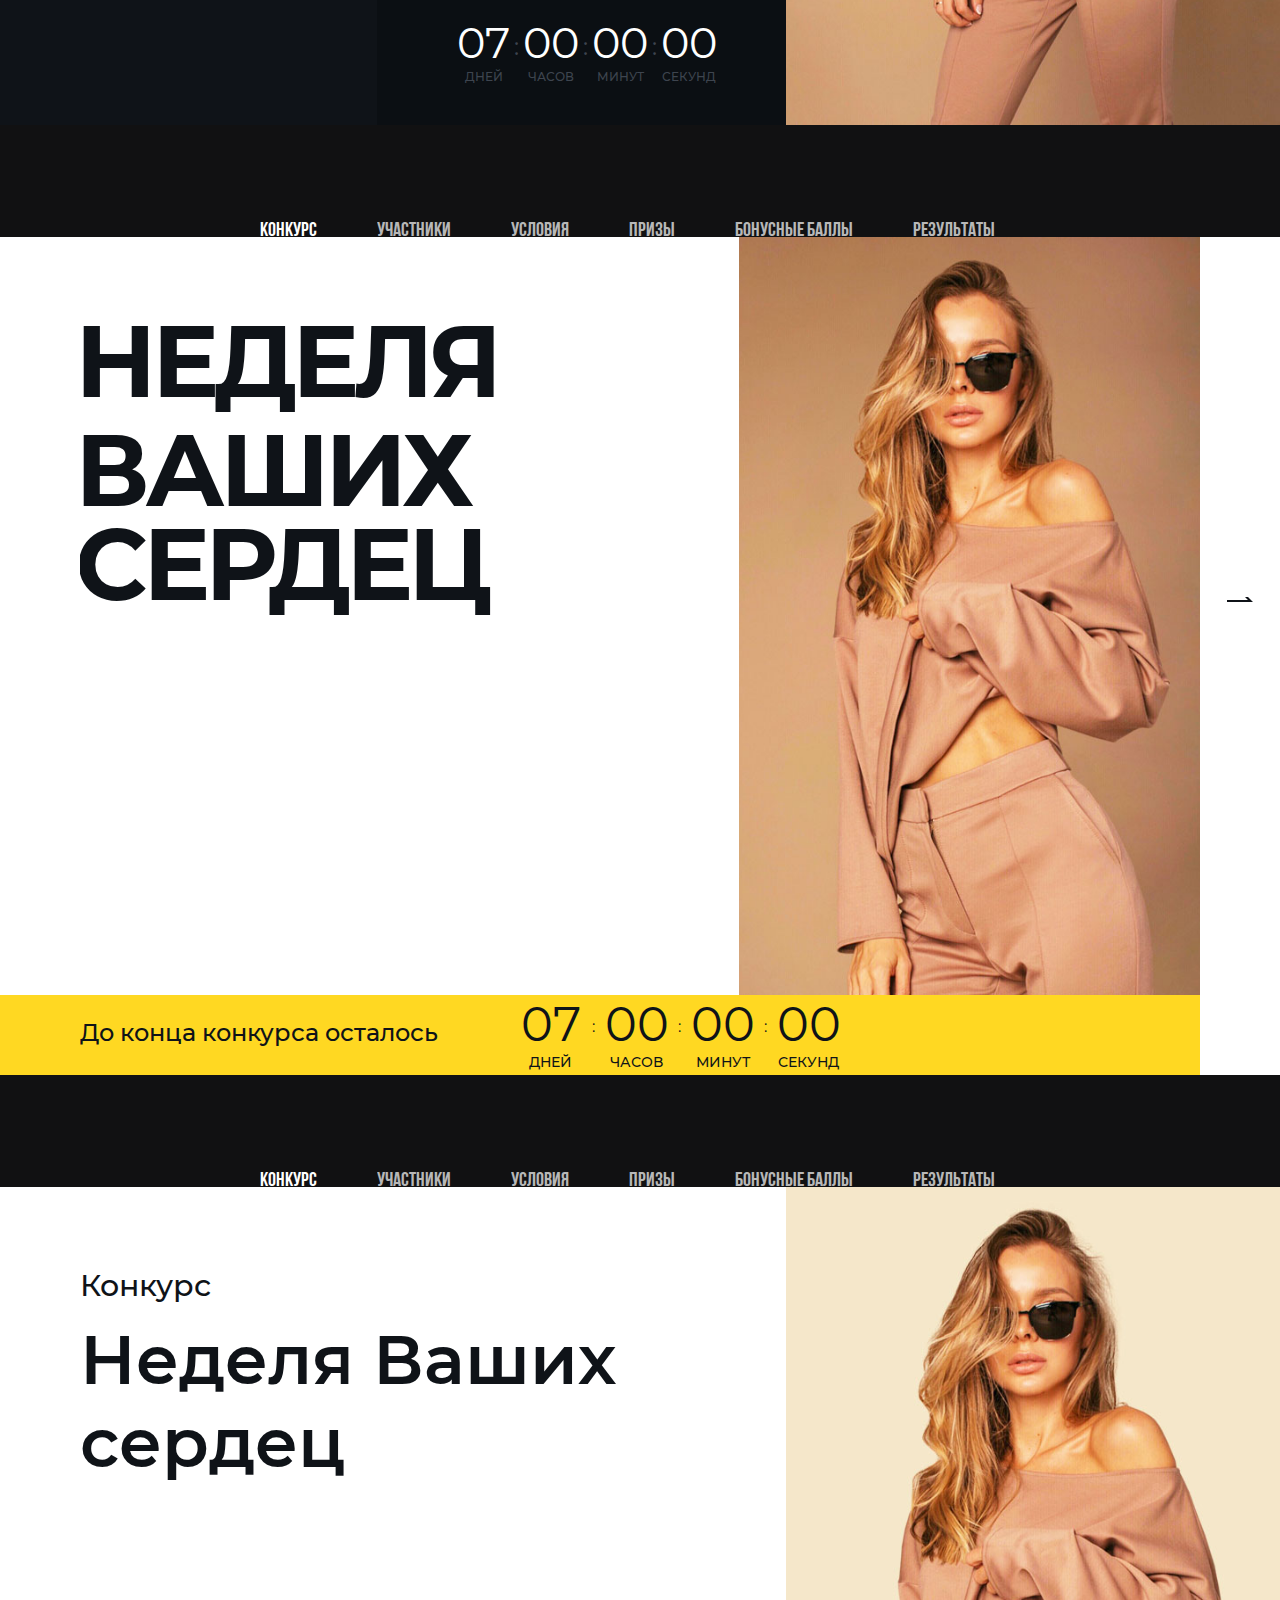
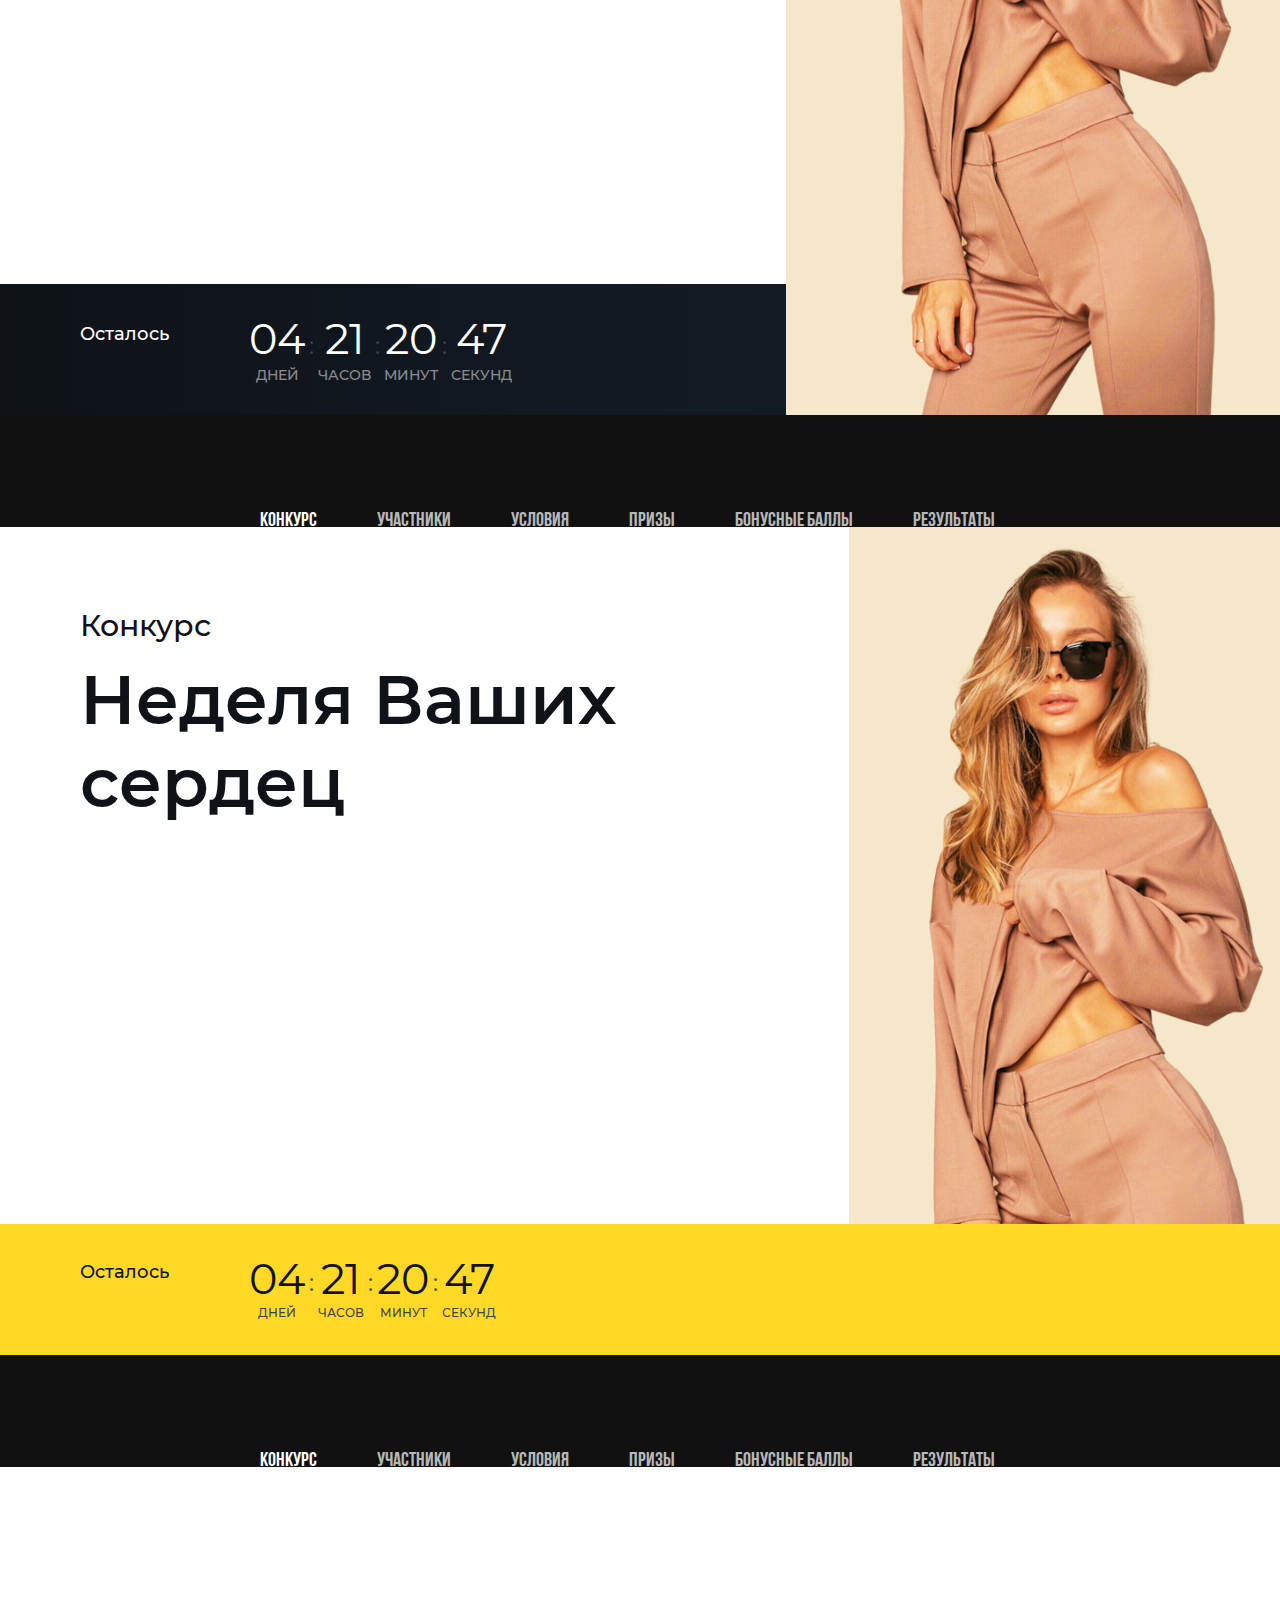
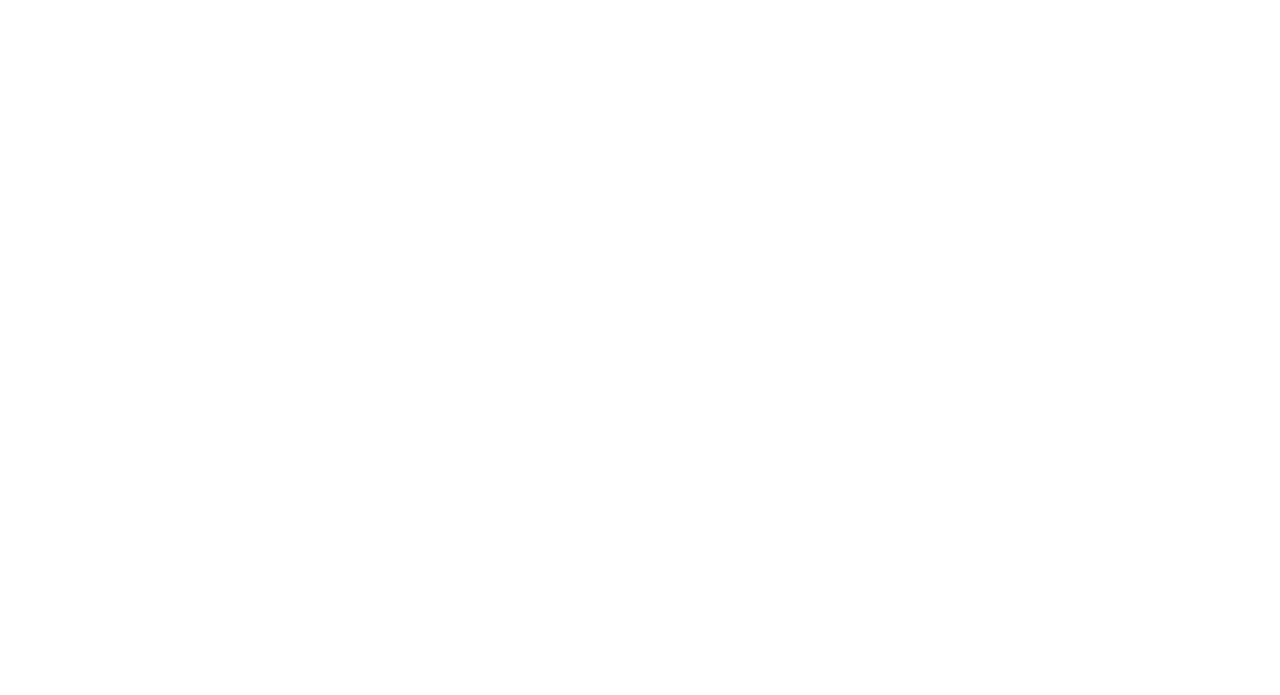
==== commit 45480255: "3,4 and 5 headers version" ====
--- a/headers.html
+++ b/headers.html
@@ -91,7 +91,7 @@
         <div class="header-col-img-wrap header-col">
             <div class="header-col-img main-image-animate"></div>
         </div>
-    </header>
+    </header> <!-- 0 -->
     <header id="header" class="header_1">
         <div class="nav nav-for-test">
             <a href="#header"><img class="navicon navicon-logo" src="assets/images/logo.svg"></a>
@@ -167,13 +167,13 @@
                 </div>
             </div>
         </div>
-        <div class="black-line_1">
+        <div class="black-line_1 slideDownAnim">
             <div class="black-line-text_1">Хочешь увеличить шансы на выигрыш?</div>
         </div>
         <div class="header-col header-col-img-wrap_1">
             <div class="header-col-img_1 main-image-animate"></div>
         </div>
-    </header>
+    </header> <!-- 1 -->
     <header id="header" class="header_1">
         <div class="nav nav-for-test">
             <a href="#header"><img class="navicon navicon-logo" src="assets/images/logo.svg"></a>
@@ -216,7 +216,7 @@
             </div>
             </div>
         </div>
-        <div class="black-line_2">
+        <div class="black-line_2 slideDownAnim">
             <div class="black-line-container1_2">
                 <div class="black-line-item_2 black-line-text_2">Хочешь увеличить<br>шансы на выигрыш?</div>
                 <div class="black-line-item_2 black-line-timer_2">
@@ -257,9 +257,9 @@
             <div class="black-line-container2_2"></div>
         </div>
         <div class="header-col header-col-img-wrap_1">
-            <div class="header-col-img_1 main-image-animate"></div>
-        </div>
-    </header>
+            <div class="header-col-img_2 main-image-animate"></div>
+        </div>
+    </header> <!-- 2 -->
     <header id="header" class="header_1">
         <div class="nav nav-for-test">
             <a href="#header"><img class="navicon navicon-logo" src="assets/images/logo.svg"></a>
@@ -275,7 +275,268 @@
             </nav>
             <img class="navicon navicon-inst" src="assets/images/inst-icon.svg">
         </div>
-    </header>
+        <div class="header-col header-container_1">
+            <div class="h1-wrapper">
+                <h1 class="h1_3 h1-anim"><span class="string">неделя</span><br><span class="string">ваших сердец</span></h1>
+            </div>
+            <div class="conditions">
+                <div class="main-items-animation">
+                    <h4 class="h4_3">Условия конкурса</h4>
+                    <div class="condition-list_1">
+                        <div class="condition-item_1">
+                            <div class="circle"></div>
+                            <div class="condition-item-text_1">
+                                <div class="condition-item-number_1">1</div>
+                                <div class="condition-item-label_1">Подпишись на <a href="">@1313.shop</a> и <a href="">@1313.studio</a></div>
+                            </div>
+                        </div>
+                        <div class="condition-item_1">
+                            <div class="circle"></div>
+                            <div class="condition-item-text_1">
+                                <div class="condition-item-number_1">2</div>
+                                <div class="condition-item-label_1">Поставь LIKE и добавь в закладки все публикации начиная с этой в течении 7 дней</div>
+                            </div>
+                        </div>
+                    </div>
+                </div>
+            </div>
+            <div class="chance-text-block_3">
+                <div class="main-items-animation">
+                    <div class="chance-text_3">
+                        <a href="#">Хочешь увеличить шансы на выигрыш?</a>
+                    </div>
+                </div>
+            </div>
+        </div>
+        <div class="header-col header-col-img-wrap_1">
+            <div class="header-col-img_3 main-image-animate"></div>
+        </div>
+        <div class="vertical-white-arrow_3">
+            <img src="assets/images/arrow-half.svg" alt="">
+        </div>
+        <div class="yellow-line_3 slideDownAnim">
+            <div class="timer-block_3">
+                <span class="time-left-text_3">До конца конкурса осталось</span>
+                <div class="timer_3">
+                    <span class="timer-element_1">
+                        <div class="number-wrapper_1">
+                            <span class="timer-number_1 days-not-anim">07</span>
+                        </div>
+                        <span class="timer-text_3">дней</span>
+                    </span>
+                    <span class="timer-separator_3">:</span>
+                    <span class="timer-element_1">
+                        <div class="number-wrapper_1">
+                            <span class="timer-number_1 hours-not-anim">00</span>
+                        </div>
+                        <span class="timer-text_3">часов</span>
+                    </span>
+                    <span class="timer-separator_3">:</span>
+                    <span class="timer-element_1">
+                        <div class="number-wrapper_1">
+                            <span class="timer-number_1 minutes-not-anim">00</span>
+                        </div>
+                        <span class="timer-text_3">минут</span>
+                    </span>
+                    <span class="timer-separator_3">:</span>
+                    <span class="timer-element_1">
+                        <div class="number-wrapper_1">
+                            <span class="timer-number_1 seconds-not-anim">00</span>
+                        </div>
+                        <span class="timer-text_3">секунд</span>
+                    </span>
+                </div>
+            </div>
+        </div>
+    </header> <!-- 3 -->
+    <header id="header" class="header_1">
+        <div class="nav nav-for-test">
+            <a href="#header"><img class="navicon navicon-logo" src="assets/images/logo.svg"></a>
+            <nav>
+                <ul class="navmenu">
+                    <li><a href="#header" class="active">Конкурс</a></li>
+                    <li><a href="#members-list-section">Участники</a></li>
+                    <li><a href="#conditions-section">Условия</a></li>
+                    <li><a href="#prize-section">Призы</a></li>
+                    <li><a href="#bonus-section">Бонусные баллы</a></li>
+                    <li><a href="#result-section">Результаты</a></li>
+                </ul>
+            </nav>
+            <img class="navicon navicon-inst" src="assets/images/inst-icon.svg">
+        </div>
+        <div class="header-col header-container_1">
+            <div class="h1-wrapper">
+                <h1 class="h1_4 h1-anim"><span class="string h1-small_4">Конкурс</span><span class="string h1-big_4">Неделя Ваших сердец</span></h1>
+            </div>
+            <div class="conditions_4">
+                <div class="main-items-animation">
+                    <h4 class="h4_4">Условия конкурса</h4>
+                    <div class="condition-list_1">
+                        <div class="condition-item_1">
+                            <div class="circle"></div>
+                            <div class="condition-item-text_1">
+                                <div class="condition-item-number_1">1</div>
+                                <div class="condition-item-label_4">Подпишись на <a href="">@1313.shop</a> и <a href="">@1313.studio</a></div>
+                            </div>
+                        </div>
+                        <div class="condition-item_1">
+                            <div class="circle"></div>
+                            <div class="condition-item-text_1">
+                                <div class="condition-item-number_1">2</div>
+                                <div class="condition-item-label_4">Поставь LIKE и добавь в закладки все публикации начиная с этой в течении 7 дней</div>
+                            </div>
+                        </div>
+                        <div class="condition-item_1">
+                            <div class="circle circle-last_4"></div>
+                            <div class="condition-item-text_1">
+                                <div class="condition-item-number_1 condition-item-number-last_4">!</div>
+                                <div class="condition-item-label_4 condition-item-label-last_4">Хочешь увеличить шансы на выигрыш?</div>
+                            </div>
+                        </div>
+                    </div>
+                </div>
+            </div>
+        </div>
+        <div class="header-col header-col-img-wrap_1 header-col-img-wrap_4">
+            <div class="header-col-img_4 main-image-animate"></div>
+        </div>
+        <div class="black-line_4 slideDownAnim">
+            <div class="timer-block_4">
+                <h4 class="h4_4">Осталось</h4>
+                <div class="timer_4">
+                    <span class="timer-element_1">
+                        <div class="number-wrapper_1">
+                            <span class="timer-number_2 days-not-anim">04</span>
+                        </div>
+                        <span class="timer-text_4">дней</span>
+                    </span>
+                    <span class="timer-separator_2">:</span>
+                    <span class="timer-element_1">
+                        <div class="number-wrapper_1">
+                            <span class="timer-number_2 hours-not-anim">21</span>
+                        </div>
+                        <span class="timer-text_4">часов</span>
+                    </span>
+                    <span class="timer-separator_2">:</span>
+                    <span class="timer-element_1">
+                        <div class="number-wrapper_1">
+                            <span class="timer-number_2 minutes-not-anim">20</span>
+                        </div>
+                        <span class="timer-text_4">минут</span>
+                    </span>
+                    <span class="timer-separator_2">:</span>
+                    <span class="timer-element_1">
+                        <div class="number-wrapper_1">
+                            <span class="timer-number_2 seconds-not-anim">47</span>
+                        </div>
+                        <span class="timer-text_4">секунд</span>
+                    </span>
+                </div>
+            </div>
+        </div>
+    </header> <!-- 4 -->
+    <header id="header" class="header_1">
+        <div class="nav nav-for-test">
+            <a href="#header"><img class="navicon navicon-logo" src="assets/images/logo.svg"></a>
+            <nav>
+                <ul class="navmenu">
+                    <li><a href="#header" class="active">Конкурс</a></li>
+                    <li><a href="#members-list-section">Участники</a></li>
+                    <li><a href="#conditions-section">Условия</a></li>
+                    <li><a href="#prize-section">Призы</a></li>
+                    <li><a href="#bonus-section">Бонусные баллы</a></li>
+                    <li><a href="#result-section">Результаты</a></li>
+                </ul>
+            </nav>
+            <img class="navicon navicon-inst" src="assets/images/inst-icon.svg">
+        </div>
+        <div class="header-col header-container_1">
+            <div class="h1-wrapper">
+                <h1 class="h1_4 h1-anim"><span class="string h1-small_4">Конкурс</span><span class="string h1-big_4">Неделя Ваших сердец</span></h1>
+            </div>
+            <div class="conditions_4">
+                <div class="main-items-animation">
+                    <h4 class="h4_4">Условия конкурса</h4>
+                    <div class="condition-list_1">
+                        <div class="condition-item_1">
+                            <div class="circle"></div>
+                            <div class="condition-item-text_1">
+                                <div class="condition-item-number_1">1</div>
+                                <div class="condition-item-label_4">Подпишись на <a href="">@1313.shop</a> и <a href="">@1313.studio</a></div>
+                            </div>
+                        </div>
+                        <div class="condition-item_1">
+                            <div class="circle"></div>
+                            <div class="condition-item-text_1">
+                                <div class="condition-item-number_1">2</div>
+                                <div class="condition-item-label_4">Поставь LIKE и добавь в закладки все публикации начиная с этой в течении 7 дней</div>
+                            </div>
+                        </div>
+                        <div class="condition-item_1">
+                            <div class="circle circle-last_5"></div>
+                            <div class="condition-item-text_1">
+                                <div class="condition-item-number_1 condition-item-number-last_5">!</div>
+                                <div class="condition-item-label_4 condition-item-label-last_4">Хочешь увеличить шансы на выигрыш?</div>
+                            </div>
+                        </div>
+                    </div>
+                </div>
+            </div>
+        </div>
+        <div class="header-col header-col-img-wrap_5">
+            <div class="header-col-img_5 main-image-animate"></div>
+        </div>
+        <div class="yellow-line_5 slideDownAnim">
+            <div class="timer-block_4">
+                <h4 class="h4_4">Осталось</h4>
+                <div class="timer_4">
+                    <span class="timer-element_1">
+                        <div class="number-wrapper_1">
+                            <span class="timer-number_2 days-not-anim">04</span>
+                        </div>
+                        <span class="timer-text_2">дней</span>
+                    </span>
+                    <span class="timer-separator_2">:</span>
+                    <span class="timer-element_1">
+                        <div class="number-wrapper_1">
+                            <span class="timer-number_2 hours-not-anim">21</span>
+                        </div>
+                        <span class="timer-text_2">часов</span>
+                    </span>
+                    <span class="timer-separator_2">:</span>
+                    <span class="timer-element_1">
+                        <div class="number-wrapper_1">
+                            <span class="timer-number_2 minutes-not-anim">20</span>
+                        </div>
+                        <span class="timer-text_2">минут</span>
+                    </span>
+                    <span class="timer-separator_2">:</span>
+                    <span class="timer-element_1">
+                        <div class="number-wrapper_1">
+                            <span class="timer-number_2 seconds-not-anim">47</span>
+                        </div>
+                        <span class="timer-text_2">секунд</span>
+                    </span>
+                </div>
+            </div>
+        </div>
+    </header> <!-- 5 -->
+    <header id="header" class="header_1">
+        <div class="nav nav-for-test">
+            <a href="#header"><img class="navicon navicon-logo" src="assets/images/logo.svg"></a>
+            <nav>
+                <ul class="navmenu">
+                    <li><a href="#header" class="active">Конкурс</a></li>
+                    <li><a href="#members-list-section">Участники</a></li>
+                    <li><a href="#conditions-section">Условия</a></li>
+                    <li><a href="#prize-section">Призы</a></li>
+                    <li><a href="#bonus-section">Бонусные баллы</a></li>
+                    <li><a href="#result-section">Результаты</a></li>
+                </ul>
+            </nav>
+            <img class="navicon navicon-inst" src="assets/images/inst-icon.svg">
+        </div>
+    </header> <!-- 6 -->
 <script src="assets/js/jquery.min.js"></script>
 <script src="assets/js/anime.min.js"></script>
 <script src="assets/js/main.js"></script>
--- a/assets/css/main.css
+++ b/assets/css/main.css
@@ -1 +1 @@
-body{margin:0;padding:0;font-family:BebasNeue;color:#0f1318;background-color:#f2f2f5}.clearfix:after{content:"";display:table;clear:both}.section{position:relative;overflow:hidden}.gray-section{background-color:#f2f2f5;color:#111112}.yellow-section{background-color:#ffb400;color:#111112;padding-bottom:194px}@media (max-width: 1147px){.yellow-section{padding-bottom:80px}}.padding-top{padding-top:184px}.container{width:1258px;margin:0 auto;min-width:850px}@media (max-width: 1258px){.container{width:100%}}.draw-container{width:824px}.h2{font-size:75px;margin:0}@media (max-width: 1258px){.h2{padding-left:30px}}.prize-section{padding-bottom:220px}@media (max-width: 1236px){.prize-section{padding-bottom:0px}}.h5{font-size:24px;margin:90px 0px 35px 0px}@media (max-width: 1258px){.h5{padding-left:30px}}.draw-content-container{margin-bottom:184px}@media (max-width: 1258px){.draw-content-container{padding-left:30px}}.h1-wrapper{overflow:hidden}.border{height:200vh;background-color:#111112;z-index:10}.border-left{float:left}.border-right{float:right}.slideUp{-webkit-animation-name:slideUp;animation-name:slideUp;-webkit-animation-duration:400ms;animation-duration:400ms;-webkit-animation-timing-function:linear;animation-timing-function:linear}.fadeIn{-webkit-animation-name:fadeIn;animation-name:fadeIn;-webkit-animation-duration:400ms;animation-duration:400ms;-webkit-animation-timing-function:ease-out;animation-timing-function:ease-out}@-webkit-keyframes slideUp{0%{-webkit-transform:translateY(100%);transform:translateY(100%)}100%{-webkit-transform:translateY(0%);transform:translateY(0%)}}@keyframes slideUp{0%{-webkit-transform:translateY(100%);transform:translateY(100%)}100%{-webkit-transform:translateY(0%);transform:translateY(0%)}}@-webkit-keyframes fadeIn{0%{opacity:0}100%{opacity:1}}@keyframes fadeIn{0%{opacity:0}100%{opacity:1}}@font-face{font-family:'BebasNeue';src:url(../fonts/BebasNeueBold.ttf)}@font-face{font-family:'MontserratRegular';src:url(../fonts/Montserrat-Regular.ttf)}@font-face{font-family:'Montserrat';src:url(../fonts/Montserrat-Medium.ttf)}@font-face{font-family:'Montserrat';src:url(../fonts/Montserrat-Bold.ttf);font-weight:bold}@font-face{font-family:'MontserratSemiBold';src:url(../fonts/Montserrat-SemiBold.ttf)}@font-face{font-family:'MontserratLight';src:url(../fonts/Montserrat-Light.ttf)}nav{min-width:590px}.nav{width:100%;height:112px;font-size:20px;position:relative;z-index:300;background-color:#111112;display:flex;overflow:hidden}.sticky{position:fixed;top:0}.navicon{margin:auto 0px;display:flex}.navicon-logo{width:80px;height:74px;padding-left:80px;margin:19px 100px 19px 0px}@media (max-width: 1147px){.navicon-logo{margin-right:64px}}@media (max-width: 1258px){.navicon-logo{padding-left:30px}}.navicon-inst{opacity:0.6;width:34px;height:34px;margin:39px 80px 39px auto}.navicon-inst:hover{opacity:1;cursor:pointer}.navmenu{display:block;list-style:none;margin:46px 0px 0px 0px;padding:0px}.navmenu li{display:block;float:left;margin:0px 60px 0px 0px;padding:0px}.navmenu li:last-child{margin-right:0px}.navmenu a{opacity:0.7;color:#fff;text-decoration:none;padding-bottom:5px}.navmenu a.active{opacity:1;border-bottom:2px solid #fff}.navmenu a:hover{opacity:1}@media (max-width: 1147px){.navmenu{margin:0px}.navmenu li{margin:45px 28px 0px 0px}}.navigation{height:112px;background-color:#111112;font-size:20px;display:flex;justify-content:space-between;align-items:center;position:absolute;width:100%}.navigation-item{opacity:0.6;transition-duration:0.4s}.navigation-item:hover{opacity:1}.navigation-item:first-child{margin-left:80px}.navigation-item:first-child .arrow-icon{margin-right:21px}@media (max-width: 1258px){.navigation-item:first-child{margin-left:30px}}.navigation-item:last-child{margin-right:80px}.navigation-item:last-child .arrow-icon{margin-left:21px}@media (max-width: 1258px){.navigation-item:last-child{margin-right:30px}}.arrow-item{display:flex;align-items:center;color:#fff;text-decoration:none}.arrow-icon{height:28px;width:16px}.x-icon{width:44px;height:44px}.header{position:relative;background-color:#fef7e5;text-transform:uppercase;display:flex;overflow:hidden}.header-col{margin-top:112px}.header-container{padding:0px 0px 110px 80px;position:relative;z-index:2;flex:1}@media (max-width: 1258px){.header-container{padding-left:30px}}@media (max-width: 1147px){.header-container{width:100%}}.header-col-img-wrap{flex:0.7;overflow:hidden}.header-col-img{background-image:url("../images/1st-screen-photo.jpg");background-repeat:no-repeat;background-position:top, center;background-size:cover;z-index:1;height:100%}.header-col-img:hover{height:200%;background-position:left, center}@media (max-width: 1575px){.header-col-img:hover{height:140%}}@media (max-width: 1147px){.header-col-img:hover{height:110%}}.background-heart{opacity:0.07;position:absolute;bottom:-320px;right:70px;width:892px;height:798px}.h1{font-size:160px;margin:59px 0 24px 0;line-height:142px;display:inline-block;color:#f01672}.not-pink{color:#0f1318}.h4{font-size:24px;margin-top:40px}.condition-list{text-transform:none;font-family:Montserrat;font-size:18px;margin:auto 0px auto 16px}.condition-list *{display:inline-block}@media (max-width: 1575px){.condition-list{display:flex;flex-direction:column}}.condition-item{position:relative}@media (max-width: 1575px){.condition-item:first-child{margin-top:0px}}@media (max-width: 1575px){.condition-item{margin-top:28px}}.condition-item-number{margin-right:27px}@media (max-width: 1575px){.condition-item-number{margin-right:27px;width:10px;text-align:center}}.condition-item-label{margin-right:45px;opacity:0.8}@media (max-width: 1575px){.condition-item-label{margin-right:38px;font-size:18px}}.win-label{margin-right:0px}.circle{top:-11px;left:-16px;position:absolute;width:38px;height:38px;border:solid 2px #e6e6e6;border-radius:50%}.circle-win{border:solid 2px #f2af0d;background-color:#f2af0d;justify-content:center;margin:auto}.main-win-icon{border:none;fill:#fff;display:block;position:absolute;top:11px;left:10px;width:18px;height:18px}.conditions,.timer-block,.h2-container{overflow:hidden}.conditions-ctn{display:flex}.timer{margin-top:30px}.timer-element{display:inline-block}.timer-number{font-size:105px;display:block;margin-bottom:-30px;margin-top:-18px}@media (max-device-width: 1750px){.timer-number{margin-top:-5px}}.string{display:inline-block}.string-wrapper{display:inline-block;overflow:hidden;padding-bottom:4px}.number-wrapper{overflow:hidden;display:inline-block;height:78px}.timer-text{text-align:center;display:block;opacity:0.6;font-size:24px}.timer-separator{opacity:0.3;font-size:52px;margin:0;padding:0px 50px;vertical-align:90%}@media (max-width: 1575px){.timer-separator{padding:0px 21px}}@media (max-width: 920px){.timer-separator{padding:0px 11px}}@media (max-width: 1575px){.main-items-animation{padding-bottom:10px}}.header_1{color:#0f1318;min-height:940px;background-color:#fff;font-family:Montserrat;display:flex;position:relative;overflow:hidden}.h1_1{margin:77px 0 0 -4px;font-size:80px;text-transform:uppercase;font-weight:bold;line-height:80px}.header-container_1{flex:1;padding:0 0 100px 80px}@media (max-width: 1258px){.header-container_1{padding:0 0 130px 30px}}.header-col-img-wrap_1{flex:0.7}.h4_1{font-size:24px;font-weight:normal;margin:0;margin-top:61px}.condition-item_1{position:relative;margin-top:45px}.condition-item_1 .circle{left:0px}.condition-item_1:last-child .condition-item-label_1{margin-top:-8px}.condition-item-number_1{width:42px;text-align:center;vertical-align:top;font-size:24px;font-family:MontserratRegular;color:#b1b3b5;margin:-6px 11px 0 0}.condition-item-label_1{font-size:18px;color:#6a717a;max-width:500px}.condition-item-label_1 a{color:#0f1318}.condition-item-text_1{display:flex}.condition-item-text_1 *{display:inline-block}.timer_1{margin-top:16px}.timer-element_1{display:inline-block}.number-wrapper_1{display:block;text-align:center}.timer-number_1{display:block;font-size:48px;font-family:MontserratRegular;min-width:65px}.timer-text_1{font-family:Montserrat;color:#6a717a;font-size:14px;display:block;text-align:center;text-transform:uppercase}.timer-separator_1{color:#b1b3b5;font-family:MontserratRegular;margin:0 5px;vertical-align:35px}.black-line_1{background-color:#0f1318;height:100px;width:100%;position:absolute;bottom:0;color:#fff;display:flex;align-items:center;font-size:24px;padding-left:80px}@media (max-width: 1258px){.black-line_1{padding-left:30px}}.header-col-img_1{background-image:url("../images/1st-screen-photo_1.jpg");background-repeat:no-repeat;background-position:top, center;background-size:cover;z-index:1;height:100%}.header-col-img_1:hover{height:200%;background-position:left, center}@media (max-width: 1575px){.header-col-img_1:hover{height:140%}}@media (max-width: 1147px){.header-col-img_1:hover{height:110%}}.header-container_2{flex:1;padding:0 0 100px 80px}@media (max-width: 1258px){.header-container_2{padding:0 0 300px 30px}}.black-line_2{height:263px;display:flex;position:absolute;bottom:0;width:100%;color:#fff}.black-line-item_2{padding:80px 0 0 80px}@media (max-width: 1258px){.black-line-item_2{padding-left:30px}}.black-line-text_2{flex:0.9;background-color:#0f1318;color:#fff;font-size:24px}.black-line-timer_2{flex:1;background-color:#0b0f13}.h4_2{font-size:24px;margin:0;font-weight:normal}.timer-number_2{display:block;font-size:48px;font-family:MontserratRegular;min-width:65px}@media (max-width: 1575px){.timer-number_2{font-size:43px;min-width:45px}}.timer-text_2{font-family:Montserrat;color:#3e454f;font-size:14px;display:block;text-align:center;text-transform:uppercase}@media (max-width: 1575px){.timer-text_2{font-size:12px}}.timer-separator_2{font-size:24px;color:#3e454f;font-family:MontserratRegular;margin:0 5px;vertical-align:35px}@media (max-width: 1575px){.timer-separator_2{font-size:24px;margin:0;vertical-align:26px}}.black-line-container1_2{display:flex;flex:1.12}.black-line-container2_2{flex:0.7}.nav-for-test{position:absolute;font-family:BebasNeue}.inst-icon{position:absolute;top:40px;right:80px;z-index:2;opacity:0.6;transition-duration:0.4s;width:34px;height:34px}.inst-icon:hover{opacity:1;cursor:pointer}.footer{height:112px;position:relative;background-color:#000;padding-left:80px}@media (max-width: 1258px){.footer{padding-left:30px}}.logo-footer{height:80px;width:74px;margin-top:18px}.number{position:absolute;top:43px;right:153px}.number a{font-size:24px;color:#fff;font-family:Montserrat;text-decoration:none}.btn{font-size:16px;color:#111112;padding:14px 26px;border:solid 2px #e6e0cf;border-radius:40px;text-decoration:none;-webkit-user-select:none;-moz-user-select:none;-ms-user-select:none;user-select:none;transition-duration:0.4s;white-space:nowrap;font-family:Montserrat;text-transform:none}.btn:hover{color:#fff;background-color:#000;border:solid 2px #000}.main-btn{height:18px;margin:auto}.members-filters-btn{float:right;margin-top:-27px;margin-left:-3px}@media (max-width: 1258px){.members-filters-btn{margin-right:80px}}@media (max-width: 1147px){.members-filters-btn{margin:-8px 78px 0px 0px}}.prize-item-btn{margin-top:38px}.prize-item-btn a{font-size:14px;padding:8px 16px}.filters{display:flex;font-family:Montserrat}.filter-groop{width:285px;font-size:18px}.custom-select{position:relative;font-family:Montserrat;-webkit-user-select:none;-moz-user-select:none;-ms-user-select:none;user-select:none}.custom-select select{display:none}.select-selected{background-color:#fbfbfb;border:2px solid #dbdbde}.select-selected:after{position:absolute;content:"";top:22px;right:17px;width:0;height:0;border:6px solid transparent;border-color:#111112 transparent transparent transparent}.select-selected.select-arrow-active:after{border-color:transparent transparent #111112 transparent;top:15px}.select-items div,.select-selected{color:#111112;padding:11px 16px}.select-items{position:absolute;background-color:#fff;top:100%;left:0;right:0;z-index:99;cursor:pointer;border:2px solid transparent;border-color:transparent #dbdbde #dbdbde #dbdbde;border-top:none}.select-hide{display:none}.select-items div:hover,.same-as-selected{background-color:#fbfbfb}.filter-groop{margin:100px 40px 0px 0px}.filter-label{margin-bottom:18px}.tooltip{position:relative;display:inline-block;-webkit-user-select:none;-moz-user-select:none;-ms-user-select:none;user-select:none}.tooltip .tooltiptext{visibility:hidden;width:120px;background-color:black;color:#fff;text-align:center;padding:5px 0px 6px 0px;position:absolute;z-index:1}.tooltip:hover .tooltiptext{visibility:visible}.tooltip .tooltiptext{top:-55px;left:-75%}.tooltip-text{display:block}.tooltip-text-second{color:#a9a9b4}.tooltip .tooltiptext::after{content:" ";position:absolute;top:100%;left:50%;margin-left:-5px;border-width:5px;border-style:solid;border-color:black transparent transparent transparent}.tabs-caption-wrap{display:block;font-family:Montserrat}@media (max-width: 1258px){.tabs-caption-wrap{padding-left:30px}}.tabs__caption{padding:0;margin:0;display:block}.tabs__caption li{float:left;display:block;margin-right:60px;opacity:0.4;font-size:24px;color:#111112;cursor:pointer;-webkit-user-select:none;-moz-user-select:none;-ms-user-select:none;user-select:none}.tabs__caption li.active-tab{opacity:1}@media (max-width: 1147px){.tabs__caption li{margin-top:10px;margin-right:30px;font-size:20px}}.tabs__content{display:none}.tabs__content.active-tab{display:block}.members-filters{margin-top:83px}.members-grid-header{display:flex;background-color:#eaeaeb;font-family:MontserratSemiBold;opacity:0.6;text-transform:uppercase;padding:24px 0px 18px 40px;margin:35px 0px 10px 0px;font-size:14px}.members-grid-items{font-family:Montserrat}.members-grid-item{display:flex;background-color:#fbfbfb;height:90px;margin-bottom:2px;transition-duration:0.2s;padding-left:36px}.members-grid-item:hover{background-color:#fff;border-left:2px solid #000;box-shadow:0 0px 40px -15px #000;position:relative}.user{margin-top:19px}.user-avatar{vertical-align:middle;border-radius:50%;width:50px;height:50px;margin-right:20px}.user-login{margin-top:17px}.likes{font-size:14px;margin:auto 0px auto 3px}.likes-big{font-size:18px}.likes-green{color:#c3dcba}.likes-green>span{color:#51bd2c}.likes-red{color:#f5bdbb}.likes-red>span{color:#e52f2a}.bonus-block{font-size:18px;display:inline-flex;margin:auto 0}.svg-cc{stroke-width:2px;position:absolute}.bonus{margin-left:25px;position:relative;width:26.219px;text-align:center;color:#dadada}.svg-cc{stroke-width:2px;position:absolute}.bonus-circle{top:-11px;left:-26px;position:absolute;width:38px;height:38px;border-radius:50%}.user-icon{width:20px;height:18px;margin:16px 0px 0px 9px}.rectangle{width:38px;height:48px;border:2px solid #ebebeb;margin:auto 0px auto 9px}.rating-number{margin:auto 35px auto auto;width:59px;text-align:right}.rating{font-family:MontserratLight;font-size:42px;color:#dadada}.rating-top{color:#111112}.members-show-more{background-color:#fbfbfb;height:60px;display:flex}.members-show-more-text{margin:auto;font-family:Montserrat;font-size:16px;color:#111112}.col{display:flex}.members-col1{flex-basis:54%}@media (max-width: 920px){.members-col1{flex:2}}.members-col2{flex-basis:8.59%}@media (max-width: 920px){.members-col2{flex:1}}.members-col3{flex-basis:17%}@media (max-width: 920px){.members-col3{flex:1.5}}.members-col4{flex-basis:11%}@media (max-width: 920px){.members-col4{flex:1}}.members-col5{flex-basis:8.75%}@media (max-width: 920px){.members-col5{flex:1}}.bonus:first-child{margin-left:10px}.conditions-block,.draw-items{font-family:Montserrat}.conditions-items{display:flex}@media (max-width: 1147px){.conditions-items{flex-direction:column;padding:0px 30px}}.conditions-item{flex:1;background-color:#fbfbfb;padding:28px 37px 35px 14px;margin-right:2px}.conditions-item-last{margin-right:0px}.conditions-text{font-size:24px;margin:60px 0px 95px 0px}@media (max-width: 1258px){.conditions-text{padding-left:30px}}.conditions-item-text{font-size:13.7px;margin:0;color:#5e5e5f}.conditions-item-text a{color:#111112}.conditions-heading{font-size:18px;margin-bottom:24px}.prize-items{display:flex;font-family:Montserrat;margin-top:95px;flex-wrap:wrap}.prize-items:last-child{margin-right:0px}.prize-item{height:347px;flex:1;text-align:center;background-color:#fbfbfb;margin:2px;padding:30px 0px 0px 0px;min-width:240px;transition-duration:0.4s}.prize-item:hover{background-color:#fff;box-shadow:0px 0px 30px -15px #000;position:relative}@media (max-width: 1236px){.prize-item:last-child{height:310px}}@media (max-width: 993px){.prize-item:last-child{height:347px}}.prize-item-heading{margin-top:25px;font-size:18px}.prize-item-text{margin-top:12px;font-size:14px;color:#5e5e5f}.how-works-items{display:flex}.how-works-items:last-child{margin-right:0px}@media (max-width: 1147px){.how-works-items{flex-direction:column;padding:0px 30px}}.how-works-item{flex:1;background-color:#ffc740;padding:28px 18px 38px 15px;margin:1px}.bonus-score-text{font-family:Montserrat;font-size:24px;margin:42px 0px 0px 0px}@media (max-width: 1258px){.bonus-score-text{padding-left:30px}}.how-works-content{font-family:Montserrat;display:inline-block}.how-works-heading{font-size:18px;margin-bottom:30px}.how-works-text{width:190px;font-size:14px}.how-works-scale{font-size:76px;display:inline;float:right}.how-works-text-l{width:365px;font-size:14px}.number-label{font-size:24px;opacity:0.6;color:#0f1318}.how-choose-block-same{width:74.33px;text-align:center}.how-works-item-l{transition-duration:0.2s}.how-works-item-l:hover{background-color:#ffe9b3}.i-icon{margin-left:13px;padding:3.5px 12px;border:solid 2px rgba(15,19,24,0.1);border-radius:50%}.i-icon:before{content:'i';color:#0f1318;opacity:0.8;font-size:18px}.tooltip-i .tooltiptext-i{top:-81px;left:-246px;width:485px;text-align:left;padding:14px 51px 17px 14px}.tooltiptext-i{font-size:14px}.draw-items{margin-top:40px}.draw-item{background-color:#fbfbfb;width:100%;height:185px;margin-bottom:2px;transition-duration:0.4s}.draw-item:hover{background-color:#fff;box-shadow:0px 0px 30px -15px #000;position:relative}.draw-image{float:left;margin-right:19px}.draw-btn{float:right;margin:-55px 38px 0px 0px}.draw-image-members{border-radius:50%;width:22px;height:22px}.draw-info-heading{padding:28px 0px 19px 0px;font-size:18px}.draw-info-plate{font-size:14px}.gray-text{color:#5e5e5f}.draw-info-date{margin-bottom:14px}.draw-info-quantity{margin-bottom:6px}.member-h5{font-size:24px;font-family:Montserrat;color:#111112;margin:0;font-weight:normal}@media (max-width: 1258px){.member-h5{padding-left:30px}}.info-winners-container{color:#111112;padding-top:112px}.winners-items-tab{padding-bottom:99px}.user-items-tab{padding-bottom:14px}.draw-information{padding:80px 0 0 0;display:flex}@media (max-width: 1258px){.draw-information{padding-left:30px}}.draw-information-image-container{width:284px;height:355px;overflow:hidden}.draw-information-text-container{padding-left:40px}.draw-information-image{width:100%}.draw-information-h1{margin:0;font-size:76px;margin-top:-14px;line-height:108px}.draw-information-items{display:flex;padding-top:35px}.draw-information-item{margin-right:60px;overflow:hidden}.draw-information-item:last-child{margin-right:0px}.draw-information-item-label{font-size:18px;font-family:Montserrat}.draw-information-item-value{font-size:24px;margin-top:12px}.tabs-padding{padding-top:54px}.winners-items{display:flex;flex-wrap:wrap;padding-top:35px}@media (max-width: 1258px){.winners-items{padding-left:30px}}.winners-items .winners-item{flex-basis:249px;margin:1px}.user-items{display:flex;flex-wrap:wrap;justify-content:space-between;padding-top:35px}.user-items .user-item{flex-basis:209px;margin-bottom:85px}@media (max-width: 1258px){.user-items{justify-content:center}}.place-container{padding-left:17px;height:78px;background-color:#fff;font-size:24px;color:#cac5bc;display:flex;align-items:center}.place-1st{color:#e8c400}.place-2nd{color:#efc87e}.place-3rd{color:#d2bb8e}.place-4th{color:#d1c6b1}.winner-container{height:254px;background-color:#fbfbfb;text-align:center;font-family:Montserrat;padding-top:29px}.user-image{width:140px;height:140px;border-radius:50%;overflow:hidden;display:inline-block}.user-image img{max-width:140px}.winner-login{font-size:18px;margin-top:23px}.winner-prize{font-size:13px;opacity:0.8;margin-top:11px}.all-user-login{font-size:18px;margin-top:13px;font-family:Montserrat;display:inline-flex}.user-item{text-align:center}.winners-h1{margin-top:-14px}
+body{margin:0;padding:0;font-family:BebasNeue;color:#0f1318;background-color:#f2f2f5}.clearfix:after{content:"";display:table;clear:both}.section{position:relative;overflow:hidden}.gray-section{background-color:#f2f2f5;color:#111112}.yellow-section{background-color:#ffb400;color:#111112;padding-bottom:194px}@media (max-width: 1147px){.yellow-section{padding-bottom:80px}}.padding-top{padding-top:184px}.container{width:1258px;margin:0 auto;min-width:850px}@media (max-width: 1258px){.container{width:100%}}.draw-container{width:824px}.h2{font-size:75px;margin:0}@media (max-width: 1258px){.h2{padding-left:30px}}.prize-section{padding-bottom:220px}@media (max-width: 1236px){.prize-section{padding-bottom:0px}}.h5{font-size:24px;margin:90px 0px 35px 0px}@media (max-width: 1258px){.h5{padding-left:30px}}.draw-content-container{margin-bottom:184px}@media (max-width: 1258px){.draw-content-container{padding-left:30px}}.h1-wrapper{overflow:hidden}.border{height:200vh;background-color:#111112;z-index:10}.border-left{float:left}.border-right{float:right}.slideUp{-webkit-animation-name:slideUp;animation-name:slideUp;-webkit-animation-duration:400ms;animation-duration:400ms;-webkit-animation-timing-function:linear;animation-timing-function:linear}.fadeIn{-webkit-animation-name:fadeIn;animation-name:fadeIn;-webkit-animation-duration:400ms;animation-duration:400ms;-webkit-animation-timing-function:ease-out;animation-timing-function:ease-out}@-webkit-keyframes slideUp{0%{-webkit-transform:translateY(100%);transform:translateY(100%)}100%{-webkit-transform:translateY(0%);transform:translateY(0%)}}@keyframes slideUp{0%{-webkit-transform:translateY(100%);transform:translateY(100%)}100%{-webkit-transform:translateY(0%);transform:translateY(0%)}}@-webkit-keyframes fadeIn{0%{opacity:0}100%{opacity:1}}@keyframes fadeIn{0%{opacity:0}100%{opacity:1}}@font-face{font-family:'BebasNeue';src:url(../fonts/BebasNeueBold.ttf)}@font-face{font-family:'MontserratRegular';src:url(../fonts/Montserrat-Regular.ttf)}@font-face{font-family:'Montserrat';src:url(../fonts/Montserrat-Medium.ttf)}@font-face{font-family:'Montserrat';src:url(../fonts/Montserrat-Bold.ttf);font-weight:bold}@font-face{font-family:'MontserratSemiBold';src:url(../fonts/Montserrat-SemiBold.ttf)}@font-face{font-family:'MontserratLight';src:url(../fonts/Montserrat-Light.ttf)}nav{min-width:590px}.nav{width:100%;height:112px;font-size:20px;position:relative;z-index:300;background-color:#111112;display:flex;overflow:hidden}.sticky{position:fixed;top:0}.navicon{margin:auto 0px;display:flex}.navicon-logo{width:80px;height:74px;padding-left:80px;margin:19px 100px 19px 0px}@media (max-width: 1147px){.navicon-logo{margin-right:64px}}@media (max-width: 1258px){.navicon-logo{padding-left:30px}}.navicon-inst{opacity:0.6;width:34px;height:34px;margin:39px 80px 39px auto}.navicon-inst:hover{opacity:1;cursor:pointer}.navmenu{display:block;list-style:none;margin:46px 0px 0px 0px;padding:0px}.navmenu li{display:block;float:left;margin:0px 60px 0px 0px;padding:0px}.navmenu li:last-child{margin-right:0px}.navmenu a{opacity:0.7;color:#fff;text-decoration:none;padding-bottom:5px}.navmenu a.active{opacity:1;border-bottom:2px solid #fff}.navmenu a:hover{opacity:1}@media (max-width: 1147px){.navmenu{margin:0px}.navmenu li{margin:45px 28px 0px 0px}}.navigation{height:112px;background-color:#111112;font-size:20px;display:flex;justify-content:space-between;align-items:center;position:absolute;width:100%}.navigation-item{opacity:0.6;transition-duration:0.4s}.navigation-item:hover{opacity:1}.navigation-item:first-child{margin-left:80px}.navigation-item:first-child .arrow-icon{margin-right:21px}@media (max-width: 1258px){.navigation-item:first-child{margin-left:30px}}.navigation-item:last-child{margin-right:80px}.navigation-item:last-child .arrow-icon{margin-left:21px}@media (max-width: 1258px){.navigation-item:last-child{margin-right:30px}}.arrow-item{display:flex;align-items:center;color:#fff;text-decoration:none}.arrow-icon{height:28px;width:16px}.x-icon{width:44px;height:44px}.header{position:relative;background-color:#fef7e5;text-transform:uppercase;display:flex;overflow:hidden}.header-col{margin-top:112px}.header-container{padding:0px 0px 110px 80px;position:relative;z-index:2;flex:1}@media (max-width: 1258px){.header-container{padding-left:30px}}@media (max-width: 1147px){.header-container{width:100%}}.header-col-img-wrap{flex:0.7;overflow:hidden}.header-col-img{background-image:url("../images/1st-screen-photo.jpg");background-repeat:no-repeat;background-position:top, center;background-size:cover;z-index:1;height:100%}.header-col-img:hover{height:200%;background-position:left, center}@media (max-width: 1575px){.header-col-img:hover{height:140%}}@media (max-width: 1147px){.header-col-img:hover{height:110%}}.background-heart{opacity:0.07;position:absolute;bottom:-320px;right:70px;width:892px;height:798px}.h1{font-size:160px;margin:59px 0 24px 0;line-height:142px;display:inline-block;color:#f01672}.not-pink{color:#0f1318}.h4{font-size:24px;margin-top:40px}.condition-list{text-transform:none;font-family:Montserrat;font-size:18px;margin:auto 0px auto 16px}.condition-list *{display:inline-block}@media (max-width: 1575px){.condition-list{display:flex;flex-direction:column}}.condition-item{position:relative}@media (max-width: 1575px){.condition-item:first-child{margin-top:0px}}@media (max-width: 1575px){.condition-item{margin-top:28px}}.condition-item-number{margin-right:27px}@media (max-width: 1575px){.condition-item-number{margin-right:27px;width:10px;text-align:center}}.condition-item-label{margin-right:45px;opacity:0.8}@media (max-width: 1575px){.condition-item-label{margin-right:38px;font-size:18px}}.win-label{margin-right:0px}.circle{top:-11px;left:-16px;position:absolute;width:38px;height:38px;border:solid 2px #e6e6e6;border-radius:50%}.circle-win{border:solid 2px #f2af0d;background-color:#f2af0d;justify-content:center;margin:auto}.main-win-icon{border:none;fill:#fff;display:block;position:absolute;top:11px;left:10px;width:18px;height:18px}.conditions,.timer-block,.h2-container{overflow:hidden}.conditions-ctn{display:flex}.timer{margin-top:30px}.timer-element{display:inline-block}.timer-number{font-size:105px;display:block;margin-bottom:-30px;margin-top:-18px}@media (max-device-width: 1750px){.timer-number{margin-top:-5px}}.string{display:inline-block}.string-wrapper{display:inline-block;overflow:hidden;padding-bottom:4px;padding-right:4px}.number-wrapper{overflow:hidden;display:inline-block;height:78px}.timer-text{text-align:center;display:block;opacity:0.6;font-size:24px}.timer-separator{opacity:0.3;font-size:52px;margin:0;padding:0px 50px;vertical-align:90%}@media (max-width: 1575px){.timer-separator{padding:0px 21px}}@media (max-width: 920px){.timer-separator{padding:0px 11px}}@media (max-width: 1575px){.main-items-animation{padding-bottom:10px}}.header_1{color:#0f1318;min-height:940px;background-color:#fff;font-family:Montserrat;display:flex;position:relative;overflow:hidden}.h1_1{margin:77px 0 0 -5px;font-size:80px;text-transform:uppercase;font-weight:bold;line-height:80px}.header-container_1{flex:1;padding:0 0 100px 80px}@media (max-width: 1258px){.header-container_1{padding:0 0 130px 30px}}.header-col-img-wrap_1{flex:0.7}.h4_1{font-size:24px;font-weight:normal;margin:0;margin-top:61px}.condition-item_1{position:relative;margin-top:45px}.condition-item_1 .circle{left:0px}.condition-item_1:last-child .condition-item-label_1{margin-top:-8px}.condition-item-number_1{min-width:42px;text-align:center;vertical-align:top;font-size:24px;font-family:MontserratRegular;color:#b1b3b5;margin:-6px 11px 0 0}.condition-item-label_1{font-size:18px;color:#6a717a;max-width:500px}.condition-item-label_1 a{color:#0f1318}.condition-item-text_1{display:flex}.condition-item-text_1 *{display:inline-block}.timer_1{margin-top:16px}.timer-element_1{display:inline-block;text-align:center}.number-wrapper_1{display:block;text-align:center}.timer-number_1{display:block;font-size:48px;font-family:MontserratRegular;min-width:65px}.timer-text_1{font-family:Montserrat;color:#6a717a;font-size:14px;display:block;text-align:center;text-transform:uppercase}.timer-separator_1{color:#b1b3b5;font-family:MontserratRegular;margin:0 5px;vertical-align:35px}.black-line_1{background-color:#0f1318;height:100px;width:100%;position:absolute;bottom:0;color:#fff;display:flex;align-items:center;font-size:24px;padding-left:80px}@media (max-width: 1258px){.black-line_1{padding-left:30px}}.header-col-img_1{background-image:url("../images/1st-screen-photo_1.jpg");background-repeat:no-repeat;background-position:top, center;background-size:cover;z-index:1;height:100%}.header-col-img_1:hover{height:200%;background-position:left, center}@media (max-width: 1575px){.header-col-img_1:hover{height:140%}}@media (max-width: 1147px){.header-col-img_1:hover{height:110%}}.header-container_2{flex:1;padding:0 0 100px 80px}@media (max-width: 1258px){.header-container_2{padding:0 0 300px 30px}}.black-line_2{height:263px;display:flex;position:absolute;bottom:0;width:100%;color:#fff}.black-line-item_2{padding:80px 0 0 80px}@media (max-width: 1258px){.black-line-item_2{padding-left:30px}}.black-line-text_2{flex:0.9;background-color:#0f1318;color:#fff;font-size:24px}.black-line-timer_2{flex:1;background-color:#0b0f13}.h4_2{font-size:24px;margin:0;font-weight:normal}.header-col-img_2{background-image:url("../images/1st-screen-photo_1.jpg");background-repeat:no-repeat;background-position:top, center;background-size:cover;z-index:1;height:100%}.header-col-img_2:hover{height:200%;background-position:left, center}@media (max-width: 1575px){.header-col-img_2:hover{height:140%}}@media (max-width: 1147px){.header-col-img_2:hover{height:110%}}.timer-number_2{display:block;font-size:48px;font-family:MontserratRegular;min-width:65px}@media (max-width: 1575px){.timer-number_2{font-size:43px;min-width:45px}}.timer-text_2{font-family:Montserrat;color:#3e454f;font-size:14px;display:block;text-align:center;text-transform:uppercase}@media (max-width: 1575px){.timer-text_2{font-size:12px}}.timer-separator_2{font-size:24px;color:#3e454f;font-family:MontserratRegular;margin:0 5px;vertical-align:35px}@media (max-width: 1575px){.timer-separator_2{font-size:24px;margin:0;vertical-align:26px}}.black-line-container1_2{display:flex;flex:1.12}.black-line-container2_2{flex:0.7}.nav-for-test{position:absolute;font-family:BebasNeue}.h1_3{margin:77px 0 0 -5px;font-size:100px;text-transform:uppercase;font-weight:bold;line-height:94px;letter-spacing:-5px}.h4_3{font-size:24px;font-weight:normal;margin:48px 0 0 0}.chance-text_3{font-size:24px;border-bottom:2px solid #313336;display:inline-block;padding-bottom:4px;margin-top:68px}.chance-text_3 a{text-decoration:none;color:#0f1318}.chance-text-block_3{overflow:hidden}.header-col-img_3{background-image:url("../images/1st-screen-photo_3.jpg");background-repeat:no-repeat;background-position:top, center;background-size:cover;z-index:1;height:100%}.header-col-img_3:hover{height:200%}@media (max-width: 1575px){.header-col-img_3:hover{height:140%}}@media (max-width: 1147px){.header-col-img_3:hover{height:110%}}.vertical-white-arrow_3{flex-basis:80px;background-color:#fff;display:flex;align-items:center;justify-content:center;z-index:1}.vertical-white-arrow_3 img{width:26px;height:5px}.yellow-line_3{background-color:#ffd822;position:absolute;bottom:0;width:100%;height:80px}.timer-block_3{overflow:hidden;display:flex;align-items:center;color:#0f1318}.timer-block_3>*{display:inline-block;margin-left:80px}@media (max-width: 1258px){.timer-block_3>*{margin-left:30px}}.timer-block_3 .time-left-text_3{font-size:24px}.timer-text_3{font-family:Montserrat;color:#0f1318;font-size:14px;display:block;text-align:center;text-transform:uppercase}.timer-separator_3{color:#0f1318;font-family:MontserratRegular;margin:0 5px;vertical-align:35px}.h1_4{margin-top:80px}.h1_4 .h1-small_4{font-size:30px;font-weight:normal;margin-bottom:10px}.h1_4 .h1-big_4{font-size:68px;font-family:MontserratSemiBold}.h1_4 span{display:block}.h4_4{font-size:18px;font-weight:normal;margin:48px 0 0 0}.condition-item-label_4{font-size:18px;color:#6a717a}.condition-item-label_4 a{color:#0f1318}.conditions_4{overflow:hidden;padding-bottom:8px;margin-top:42px}.circle-last_4{border:solid 2px #0f1318}.condition-item-number-last_4{color:#0f1318}.condition-item-label-last_4{color:#0f1318;border-bottom:1px solid #0f1318}.black-line_4{background-image:linear-gradient(270deg, #16202d 0%, #0f1318 100%);position:absolute;bottom:0;width:100%;height:131px;color:#fff}.h4_4{font-size:18px;margin:0;font-weight:normal}.timer-block_4{overflow:hidden;display:flex;align-items:center}.timer-block_4 .h4_4{font-size:18px;font-weight:normal;margin-top:0;margin-bottom:0}.timer-block_4>*{display:inline-block;margin-left:80px}@media (max-width: 1258px){.timer-block_4>*{margin-left:30px}}.timer-text_4{font-family:Montserrat;color:#fff;opacity:0.5;text-align:center;text-transform:uppercase;margin-top:-9px;font-size:14px}.timer_4{margin-top:28px}.header-col-img-wrap_4{z-index:1}.header-col-img_4{background-image:url("../images/1st-screen-photo_4.jpg");background-repeat:no-repeat;background-position:top, center;background-size:cover;z-index:2;height:100%}.header-col-img_4:hover{height:200%;background-position:left, center}@media (max-width: 1575px){.header-col-img_4:hover{height:140%}}@media (max-width: 1147px){.header-col-img_4:hover{height:110%}}.circle-last_5{background-color:#0067e6;border:2px solid #0067e6}.condition-item-number-last_5{color:#fff;z-index:0}.yellow-line_5{background-color:#ffd926;position:absolute;bottom:0;width:100%;height:131px;color:#0f1318;z-index:1}.header-col-img_5{background-image:url("../images/1st-screen-photo_4.jpg");background-repeat:no-repeat;background-position:top, center;background-size:cover;height:100%}.header-col-img_5:hover{height:200%;background-position:left, center}@media (max-width: 1575px){.header-col-img_5:hover{height:140%}}@media (max-width: 1147px){.header-col-img_5:hover{height:110%}}.header-col-img-wrap_5{flex:0.56}.inst-icon{position:absolute;top:40px;right:80px;z-index:2;opacity:0.6;transition-duration:0.4s;width:34px;height:34px}.inst-icon:hover{opacity:1;cursor:pointer}.footer{height:112px;position:relative;background-color:#000;padding-left:80px}@media (max-width: 1258px){.footer{padding-left:30px}}.logo-footer{height:80px;width:74px;margin-top:18px}.number{position:absolute;top:43px;right:153px}.number a{font-size:24px;color:#fff;font-family:Montserrat;text-decoration:none}.btn{font-size:16px;color:#111112;padding:14px 26px;border:solid 2px #e6e0cf;border-radius:40px;text-decoration:none;-webkit-user-select:none;-moz-user-select:none;-ms-user-select:none;user-select:none;transition-duration:0.4s;white-space:nowrap;font-family:Montserrat;text-transform:none}.btn:hover{color:#fff;background-color:#000;border:solid 2px #000}.main-btn{height:18px;margin:auto}.members-filters-btn{float:right;margin-top:-27px;margin-left:-3px}@media (max-width: 1258px){.members-filters-btn{margin-right:80px}}@media (max-width: 1147px){.members-filters-btn{margin:-8px 78px 0px 0px}}.prize-item-btn{margin-top:38px}.prize-item-btn a{font-size:14px;padding:8px 16px}.filters{display:flex;font-family:Montserrat}.filter-groop{width:285px;font-size:18px}.custom-select{position:relative;font-family:Montserrat;-webkit-user-select:none;-moz-user-select:none;-ms-user-select:none;user-select:none}.custom-select select{display:none}.select-selected{background-color:#fbfbfb;border:2px solid #dbdbde}.select-selected:after{position:absolute;content:"";top:22px;right:17px;width:0;height:0;border:6px solid transparent;border-color:#111112 transparent transparent transparent}.select-selected.select-arrow-active:after{border-color:transparent transparent #111112 transparent;top:15px}.select-items div,.select-selected{color:#111112;padding:11px 16px}.select-items{position:absolute;background-color:#fff;top:100%;left:0;right:0;z-index:99;cursor:pointer;border:2px solid transparent;border-color:transparent #dbdbde #dbdbde #dbdbde;border-top:none}.select-hide{display:none}.select-items div:hover,.same-as-selected{background-color:#fbfbfb}.filter-groop{margin:100px 40px 0px 0px}.filter-label{margin-bottom:18px}.tooltip{position:relative;display:inline-block;-webkit-user-select:none;-moz-user-select:none;-ms-user-select:none;user-select:none}.tooltip .tooltiptext{visibility:hidden;width:120px;background-color:black;color:#fff;text-align:center;padding:5px 0px 6px 0px;position:absolute;z-index:1}.tooltip:hover .tooltiptext{visibility:visible}.tooltip .tooltiptext{top:-55px;left:-75%}.tooltip-text{display:block}.tooltip-text-second{color:#a9a9b4}.tooltip .tooltiptext::after{content:" ";position:absolute;top:100%;left:50%;margin-left:-5px;border-width:5px;border-style:solid;border-color:black transparent transparent transparent}.tabs-caption-wrap{display:block;font-family:Montserrat}@media (max-width: 1258px){.tabs-caption-wrap{padding-left:30px}}.tabs__caption{padding:0;margin:0;display:block}.tabs__caption li{float:left;display:block;margin-right:60px;opacity:0.4;font-size:24px;color:#111112;cursor:pointer;-webkit-user-select:none;-moz-user-select:none;-ms-user-select:none;user-select:none}.tabs__caption li.active-tab{opacity:1}@media (max-width: 1147px){.tabs__caption li{margin-top:10px;margin-right:30px;font-size:20px}}.tabs__content{display:none}.tabs__content.active-tab{display:block}.members-filters{margin-top:83px}.members-grid-header{display:flex;background-color:#eaeaeb;font-family:MontserratSemiBold;opacity:0.6;text-transform:uppercase;padding:24px 0px 18px 40px;margin:35px 0px 10px 0px;font-size:14px}.members-grid-items{font-family:Montserrat}.members-grid-item{display:flex;background-color:#fbfbfb;height:90px;margin-bottom:2px;transition-duration:0.2s;padding-left:36px}.members-grid-item:hover{background-color:#fff;border-left:2px solid #000;box-shadow:0 0px 40px -15px #000;position:relative}.user{margin-top:19px}.user-avatar{vertical-align:middle;border-radius:50%;width:50px;height:50px;margin-right:20px}.user-login{margin-top:17px}.likes{font-size:14px;margin:auto 0px auto 3px}.likes-big{font-size:18px}.likes-green{color:#c3dcba}.likes-green>span{color:#51bd2c}.likes-red{color:#f5bdbb}.likes-red>span{color:#e52f2a}.bonus-block{font-size:18px;display:inline-flex;margin:auto 0}.svg-cc{stroke-width:2px;position:absolute}.bonus{margin-left:25px;position:relative;width:26.219px;text-align:center;color:#dadada}.svg-cc{stroke-width:2px;position:absolute}.bonus-circle{top:-11px;left:-26px;position:absolute;width:38px;height:38px;border-radius:50%}.user-icon{width:20px;height:18px;margin:16px 0px 0px 9px}.rectangle{width:38px;height:48px;border:2px solid #ebebeb;margin:auto 0px auto 9px}.rating-number{margin:auto 35px auto auto;width:59px;text-align:right}.rating{font-family:MontserratLight;font-size:42px;color:#dadada}.rating-top{color:#111112}.members-show-more{background-color:#fbfbfb;height:60px;display:flex}.members-show-more-text{margin:auto;font-family:Montserrat;font-size:16px;color:#111112}.col{display:flex}.members-col1{flex-basis:54%}@media (max-width: 920px){.members-col1{flex:2}}.members-col2{flex-basis:8.59%}@media (max-width: 920px){.members-col2{flex:1}}.members-col3{flex-basis:17%}@media (max-width: 920px){.members-col3{flex:1.5}}.members-col4{flex-basis:11%}@media (max-width: 920px){.members-col4{flex:1}}.members-col5{flex-basis:8.75%}@media (max-width: 920px){.members-col5{flex:1}}.bonus:first-child{margin-left:10px}.conditions-block,.draw-items{font-family:Montserrat}.conditions-items{display:flex}@media (max-width: 1147px){.conditions-items{flex-direction:column;padding:0px 30px}}.conditions-item{flex:1;background-color:#fbfbfb;padding:28px 37px 35px 14px;margin-right:2px}.conditions-item-last{margin-right:0px}.conditions-text{font-size:24px;margin:60px 0px 95px 0px}@media (max-width: 1258px){.conditions-text{padding-left:30px}}.conditions-item-text{font-size:13.7px;margin:0;color:#5e5e5f}.conditions-item-text a{color:#111112}.conditions-heading{font-size:18px;margin-bottom:24px}.prize-items{display:flex;font-family:Montserrat;margin-top:95px;flex-wrap:wrap}.prize-items:last-child{margin-right:0px}.prize-item{height:347px;flex:1;text-align:center;background-color:#fbfbfb;margin:2px;padding:30px 0px 0px 0px;min-width:240px;transition-duration:0.4s}.prize-item:hover{background-color:#fff;box-shadow:0px 0px 30px -15px #000;position:relative}@media (max-width: 1236px){.prize-item:last-child{height:310px}}@media (max-width: 993px){.prize-item:last-child{height:347px}}.prize-item-heading{margin-top:25px;font-size:18px}.prize-item-text{margin-top:12px;font-size:14px;color:#5e5e5f}.how-works-items{display:flex}.how-works-items:last-child{margin-right:0px}@media (max-width: 1147px){.how-works-items{flex-direction:column;padding:0px 30px}}.how-works-item{flex:1;background-color:#ffc740;padding:28px 18px 38px 15px;margin:1px}.bonus-score-text{font-family:Montserrat;font-size:24px;margin:42px 0px 0px 0px}@media (max-width: 1258px){.bonus-score-text{padding-left:30px}}.how-works-content{font-family:Montserrat;display:inline-block}.how-works-heading{font-size:18px;margin-bottom:30px}.how-works-text{width:190px;font-size:14px}.how-works-scale{font-size:76px;display:inline;float:right}.how-works-text-l{width:365px;font-size:14px}.number-label{font-size:24px;opacity:0.6;color:#0f1318}.how-choose-block-same{width:74.33px;text-align:center}.how-works-item-l{transition-duration:0.2s}.how-works-item-l:hover{background-color:#ffe9b3}.i-icon{margin-left:13px;padding:3.5px 12px;border:solid 2px rgba(15,19,24,0.1);border-radius:50%}.i-icon:before{content:'i';color:#0f1318;opacity:0.8;font-size:18px}.tooltip-i .tooltiptext-i{top:-81px;left:-246px;width:485px;text-align:left;padding:14px 51px 17px 14px}.tooltiptext-i{font-size:14px}.draw-items{margin-top:40px}.draw-item{background-color:#fbfbfb;width:100%;height:185px;margin-bottom:2px;transition-duration:0.4s}.draw-item:hover{background-color:#fff;box-shadow:0px 0px 30px -15px #000;position:relative}.draw-image{float:left;margin-right:19px}.draw-btn{float:right;margin:-55px 38px 0px 0px}.draw-image-members{border-radius:50%;width:22px;height:22px}.draw-info-heading{padding:28px 0px 19px 0px;font-size:18px}.draw-info-plate{font-size:14px}.gray-text{color:#5e5e5f}.draw-info-date{margin-bottom:14px}.draw-info-quantity{margin-bottom:6px}.member-h5{font-size:24px;font-family:Montserrat;color:#111112;margin:0;font-weight:normal}@media (max-width: 1258px){.member-h5{padding-left:30px}}.info-winners-container{color:#111112;padding-top:112px}.winners-items-tab{padding-bottom:99px}.user-items-tab{padding-bottom:14px}.draw-information{padding:80px 0 0 0;display:flex}@media (max-width: 1258px){.draw-information{padding-left:30px}}.draw-information-image-container{width:284px;height:355px;overflow:hidden}.draw-information-text-container{padding-left:40px}.draw-information-image{width:100%}.draw-information-h1{margin:0;font-size:76px;margin-top:-14px;line-height:108px}.draw-information-items{display:flex;padding-top:35px}.draw-information-item{margin-right:60px;overflow:hidden}.draw-information-item:last-child{margin-right:0px}.draw-information-item-label{font-size:18px;font-family:Montserrat}.draw-information-item-value{font-size:24px;margin-top:12px}.tabs-padding{padding-top:54px}.winners-items{display:flex;flex-wrap:wrap;padding-top:35px}@media (max-width: 1258px){.winners-items{padding-left:30px}}.winners-items .winners-item{flex-basis:249px;margin:1px}.user-items{display:flex;flex-wrap:wrap;justify-content:space-between;padding-top:35px}.user-items .user-item{flex-basis:209px;margin-bottom:85px}@media (max-width: 1258px){.user-items{justify-content:center}}.place-container{padding-left:17px;height:78px;background-color:#fff;font-size:24px;color:#cac5bc;display:flex;align-items:center}.place-1st{color:#e8c400}.place-2nd{color:#efc87e}.place-3rd{color:#d2bb8e}.place-4th{color:#d1c6b1}.winner-container{height:254px;background-color:#fbfbfb;text-align:center;font-family:Montserrat;padding-top:29px}.user-image{width:140px;height:140px;border-radius:50%;overflow:hidden;display:inline-block}.user-image img{max-width:140px}.winner-login{font-size:18px;margin-top:23px}.winner-prize{font-size:13px;opacity:0.8;margin-top:11px}.all-user-login{font-size:18px;margin-top:13px;font-family:Montserrat;display:inline-flex}.user-item{text-align:center}.winners-h1{margin-top:-14px}
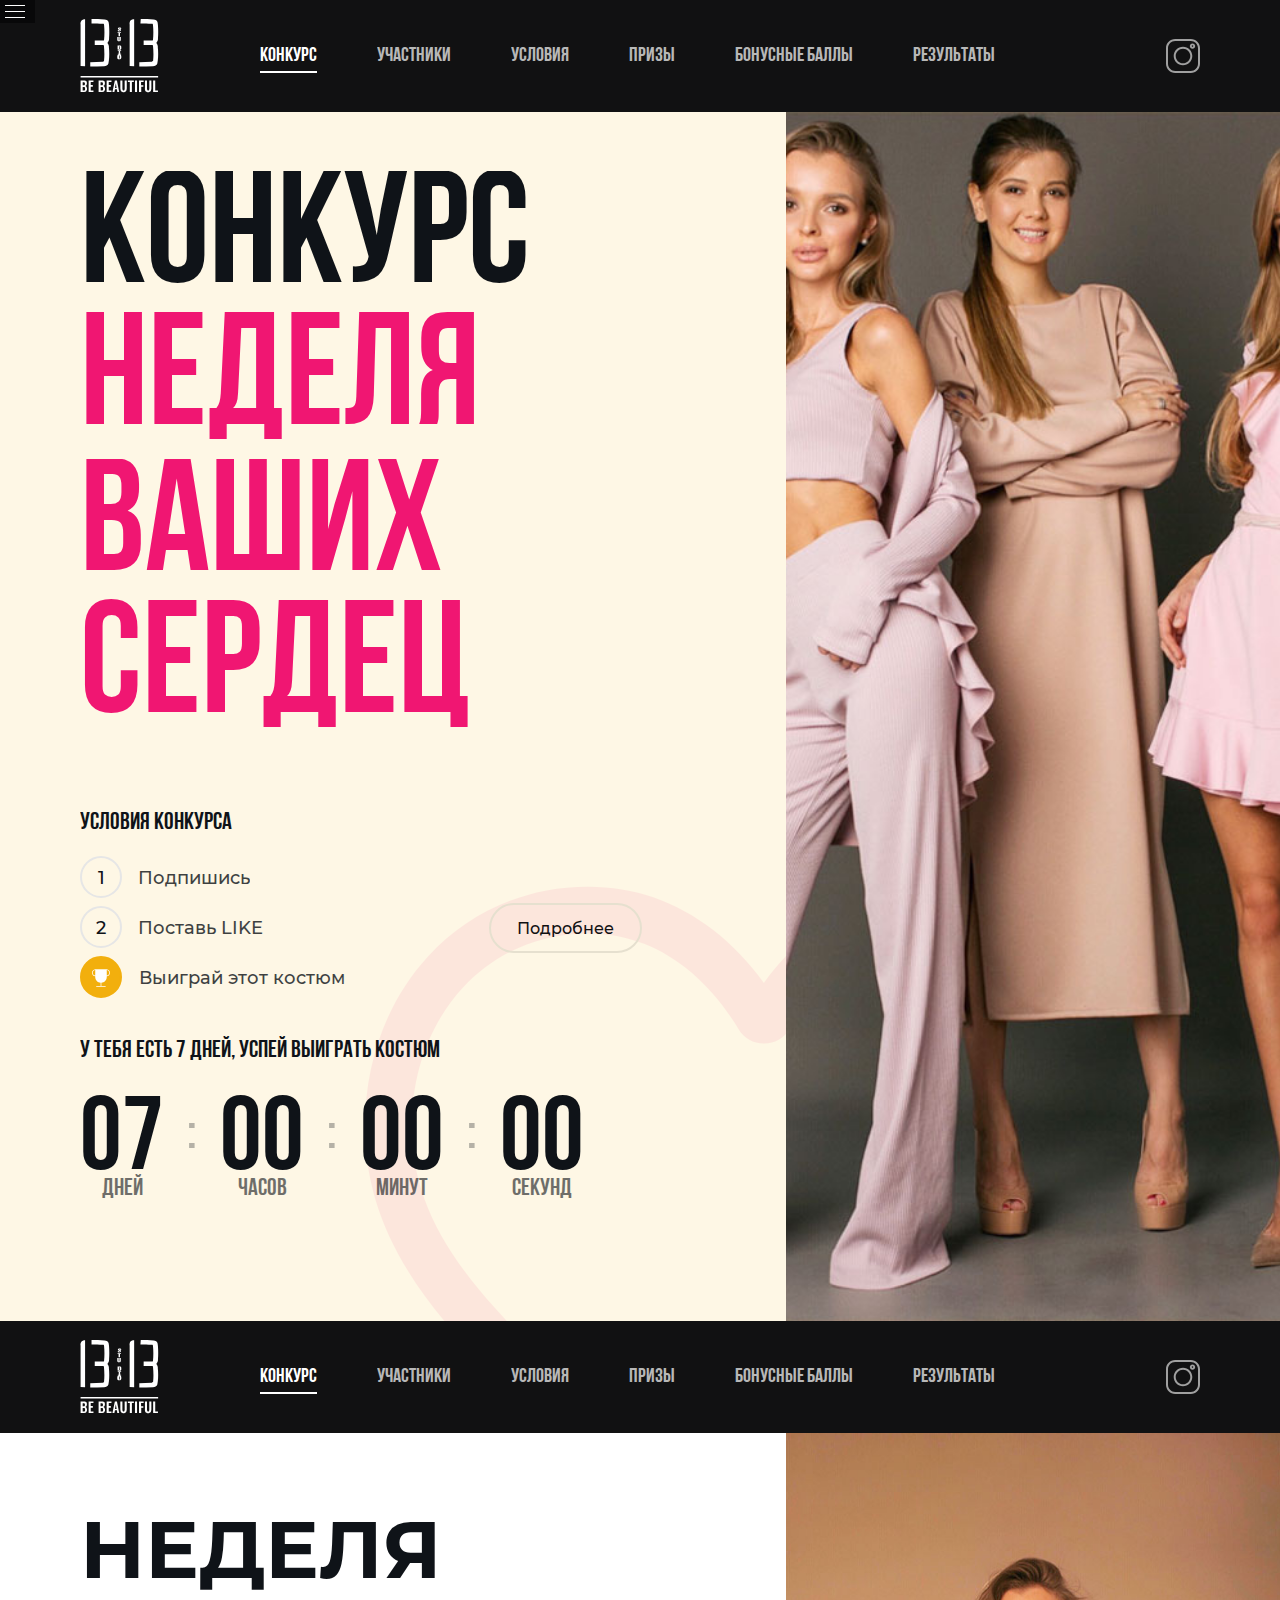
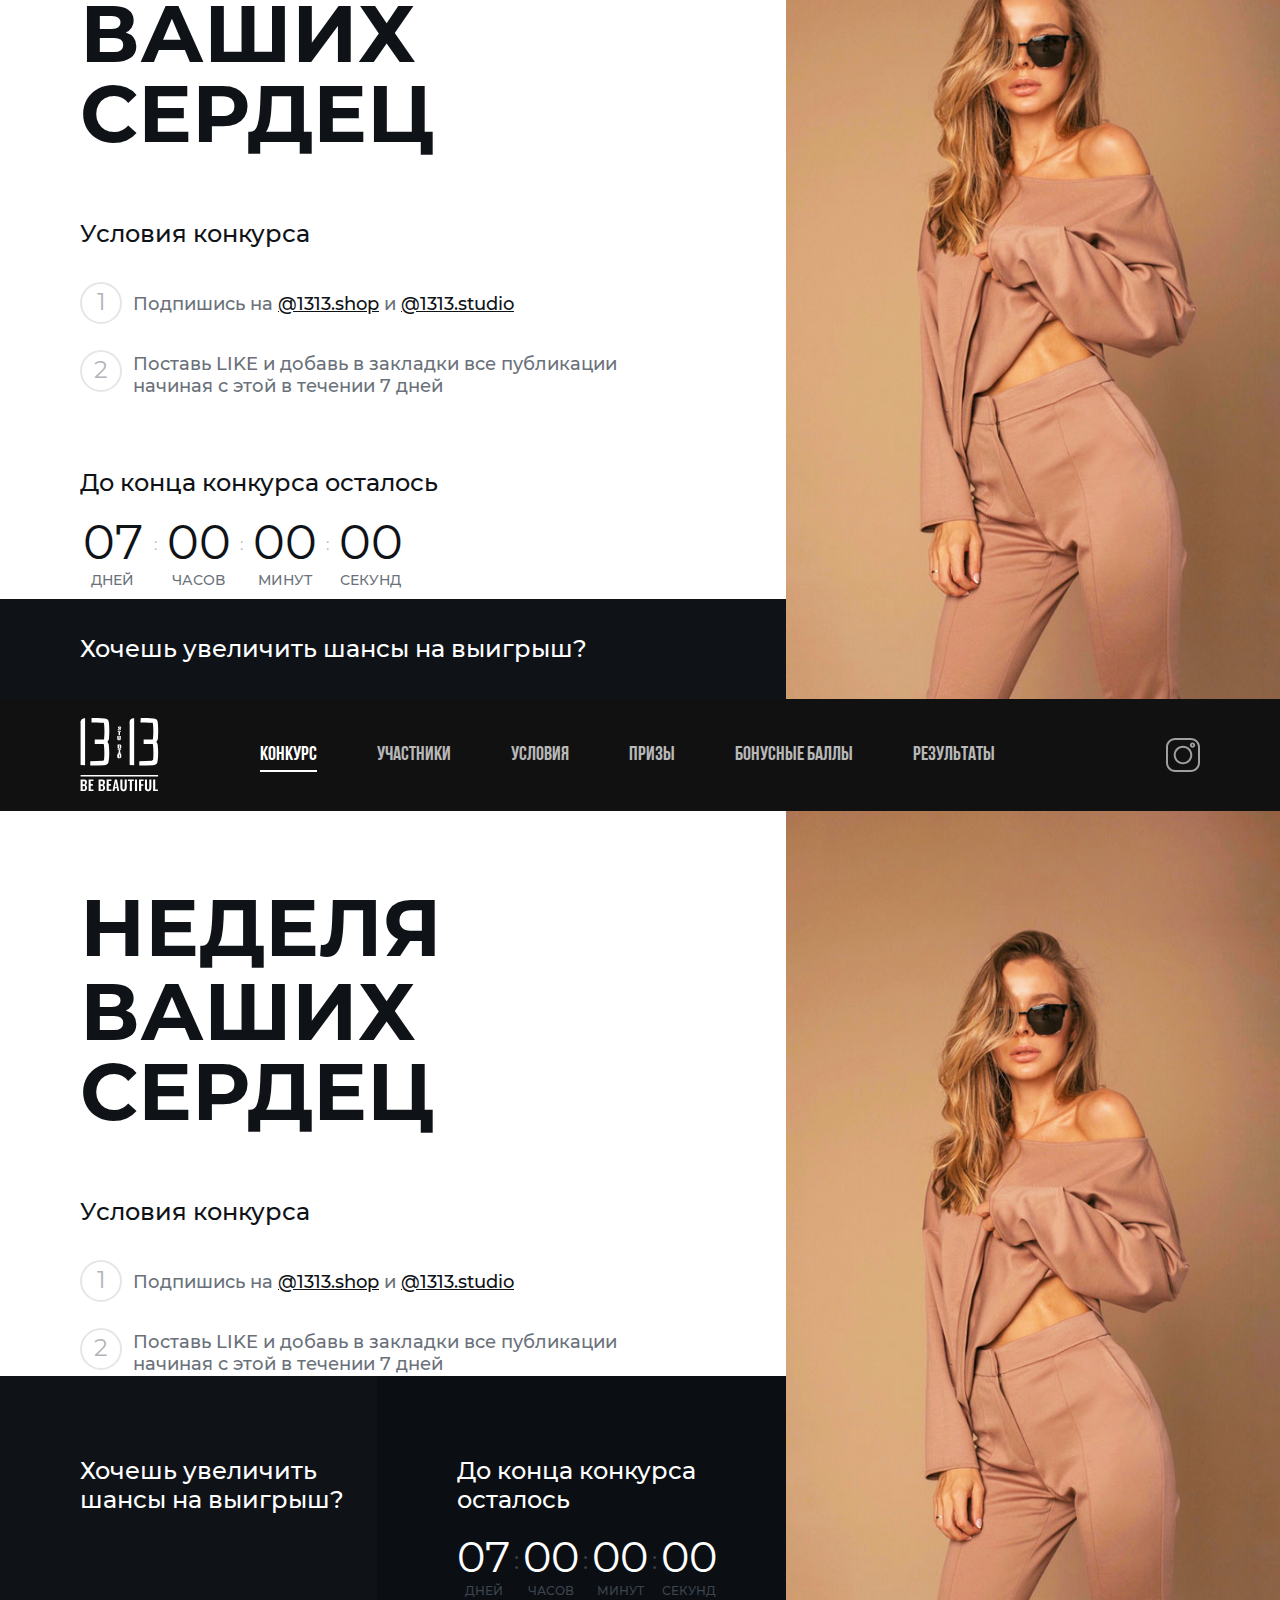
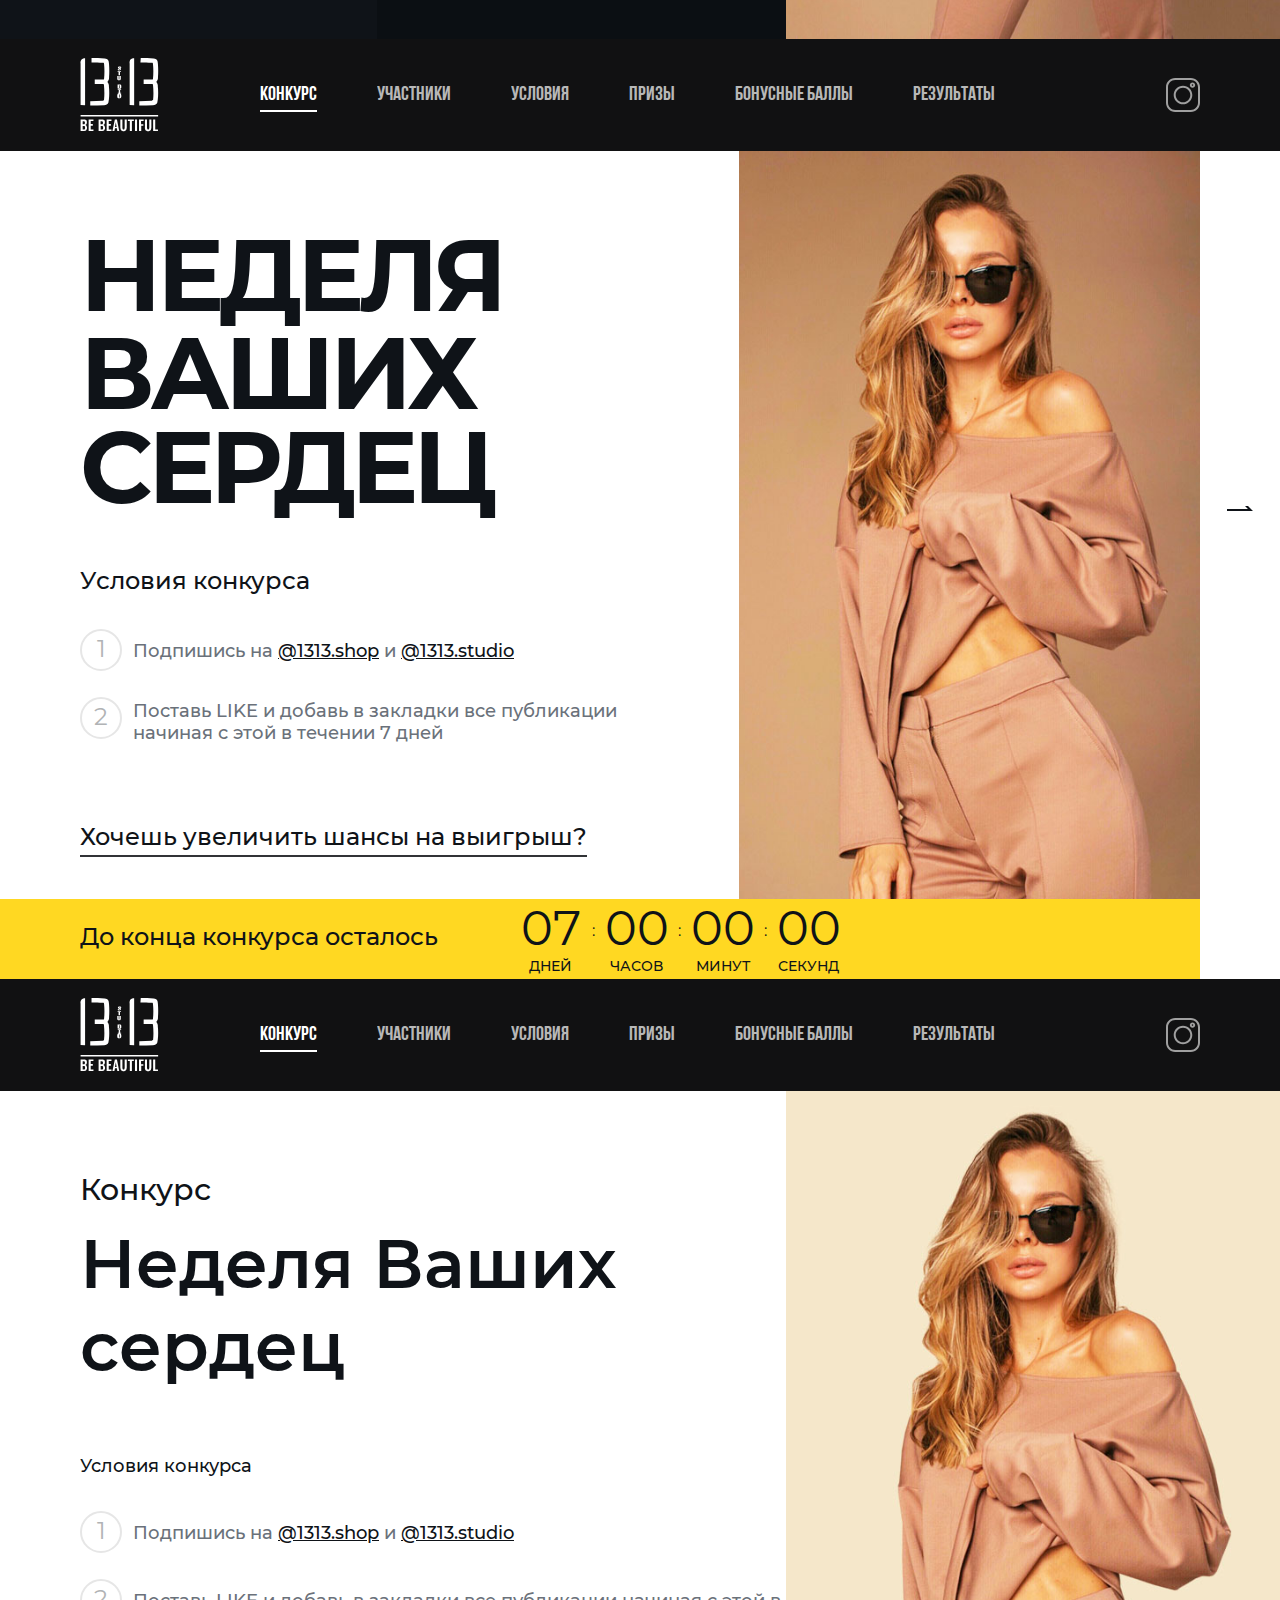
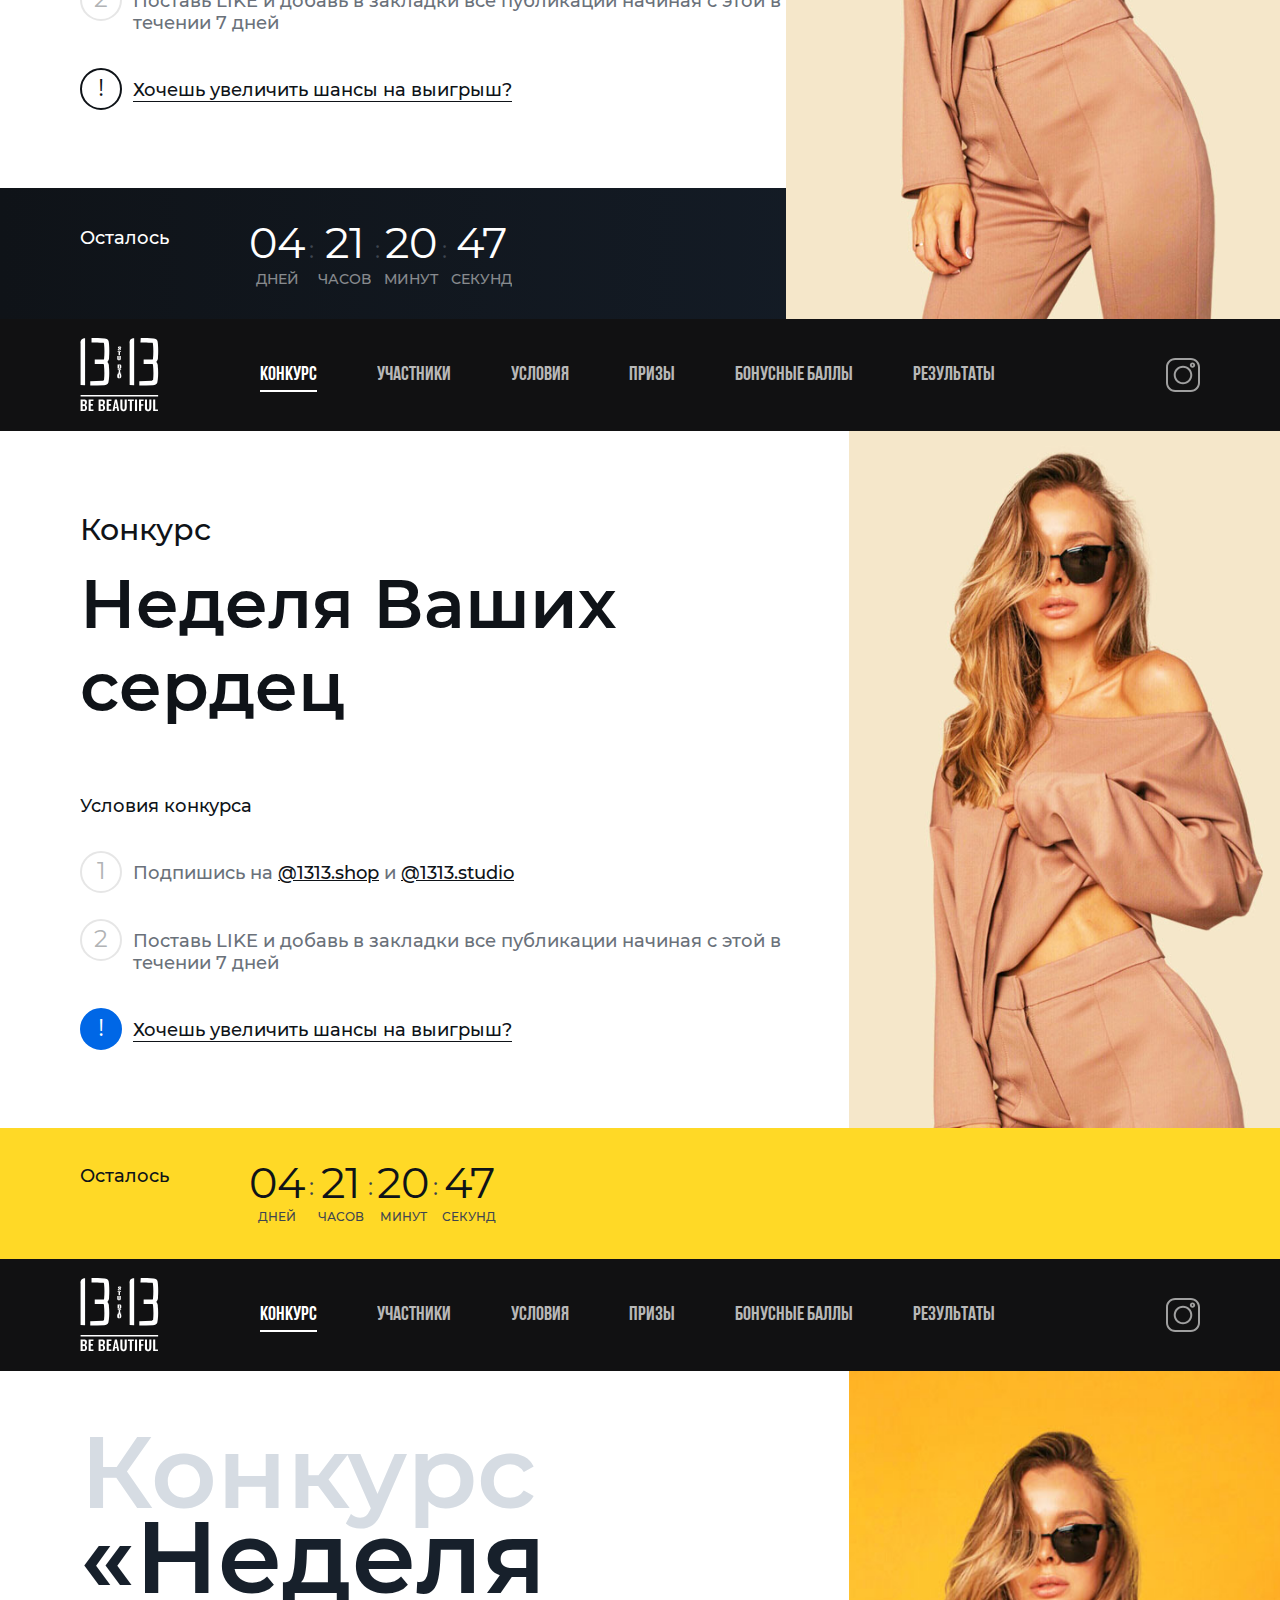
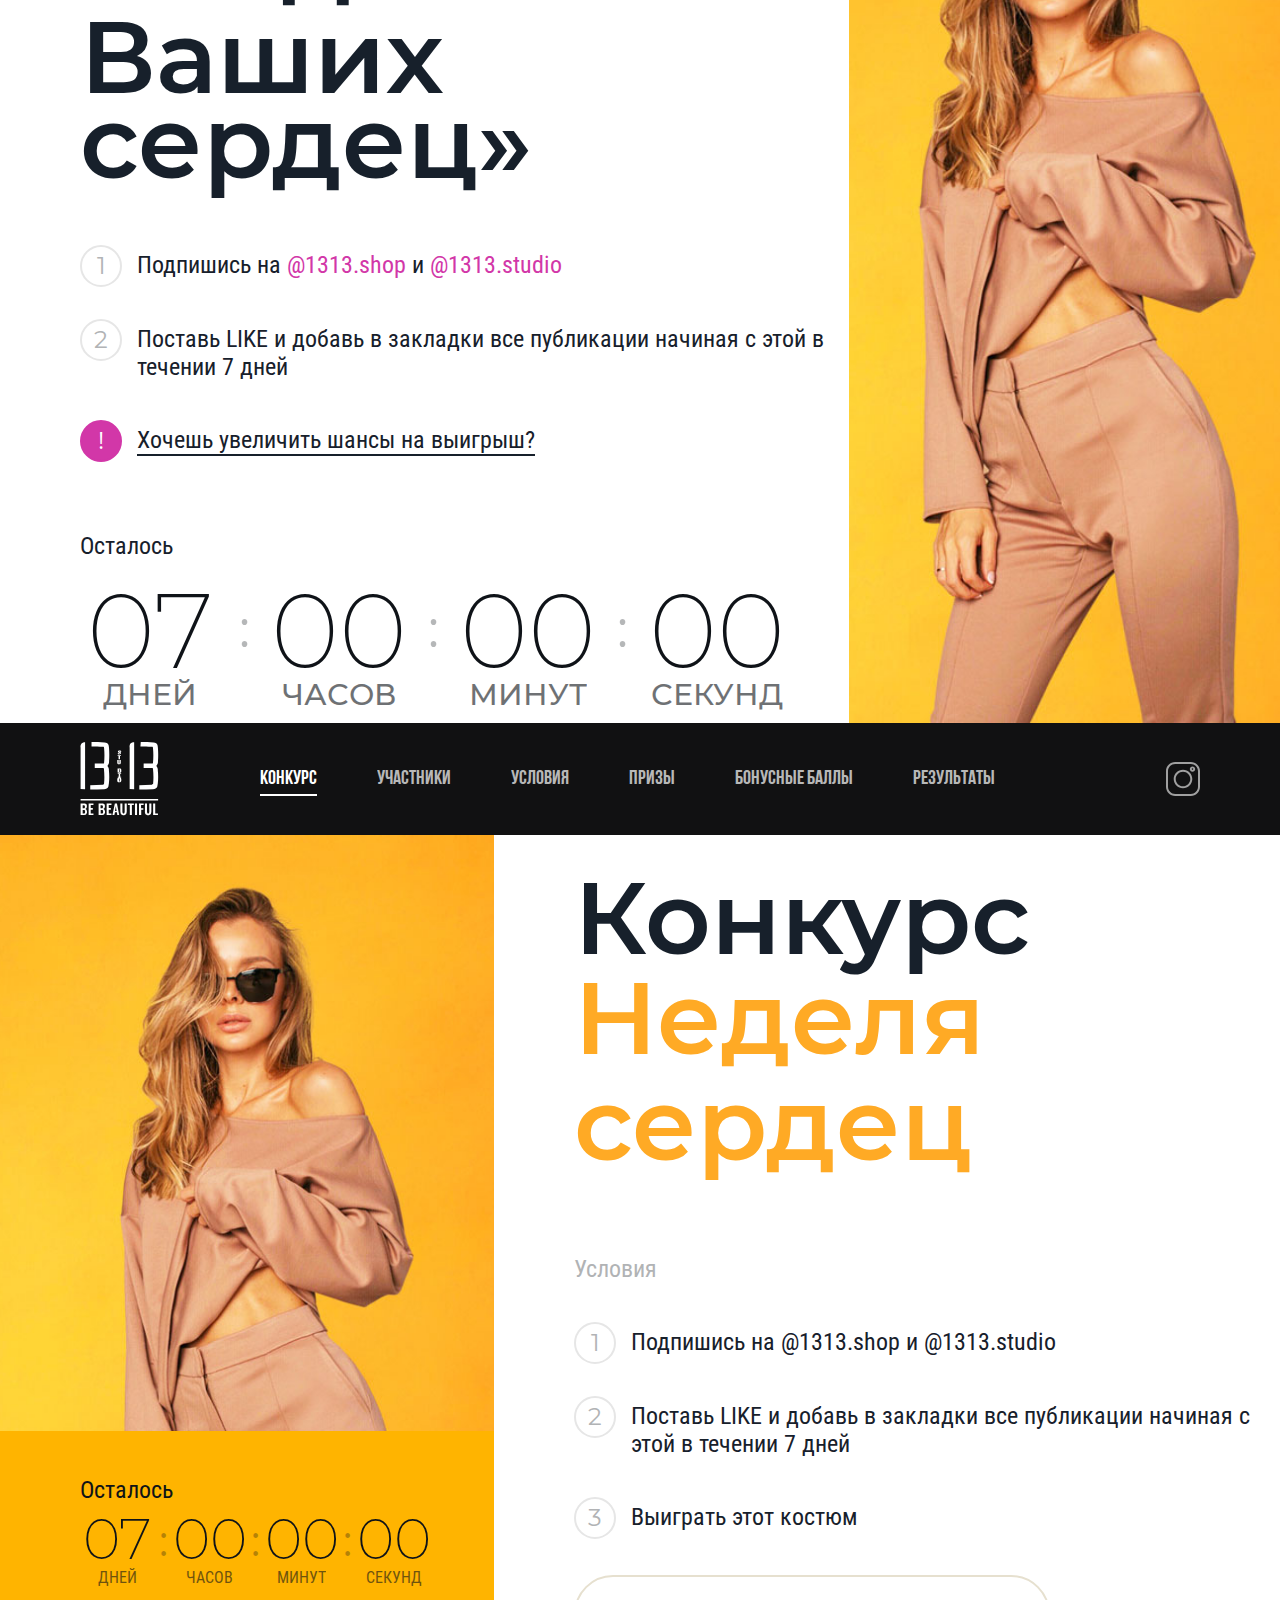
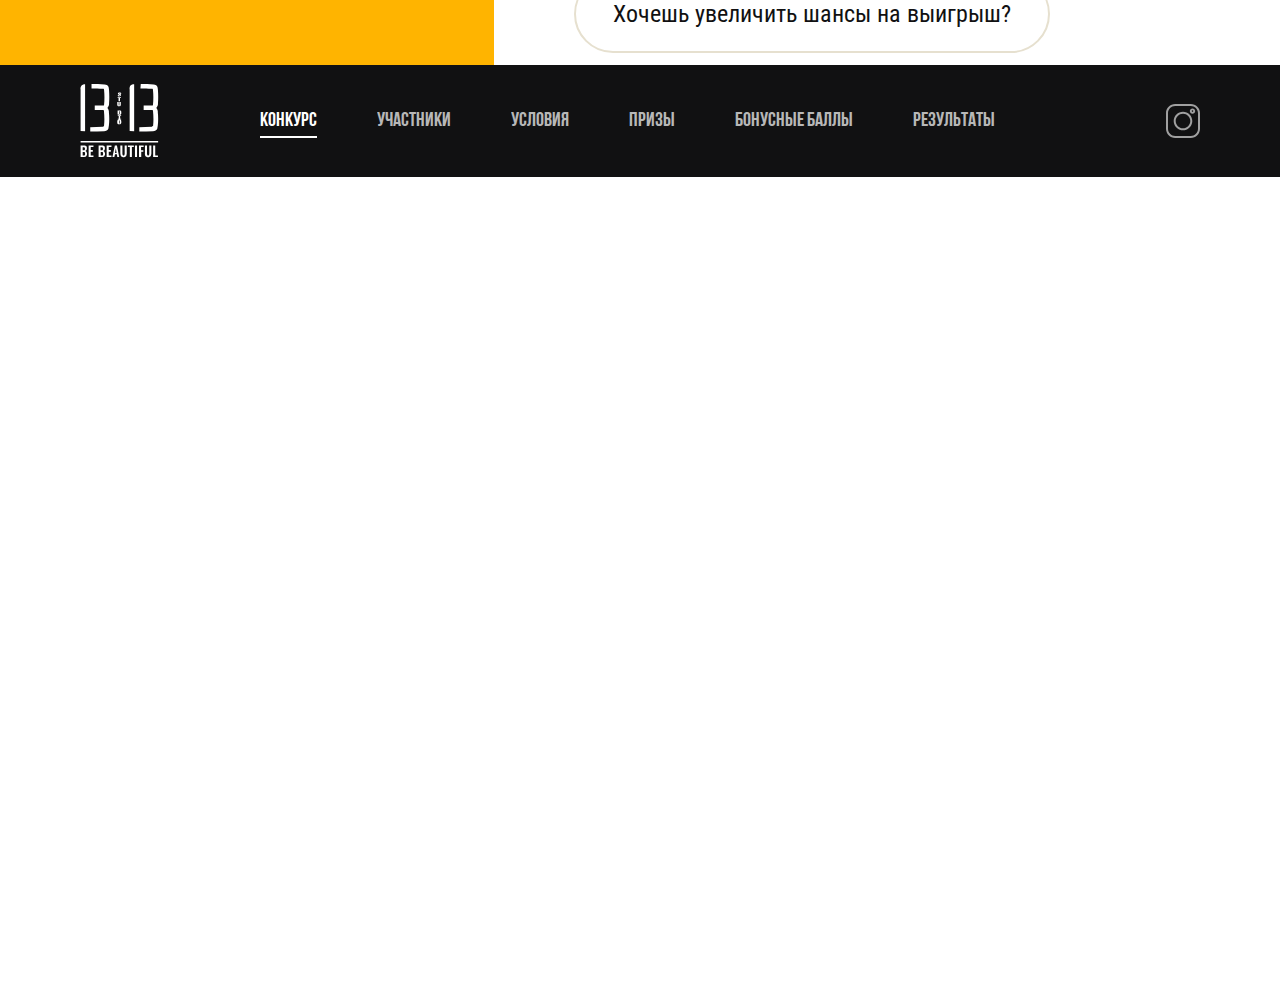
==== commit 9884b2bb: "6 and 7 header version" ====
--- a/headers.html
+++ b/headers.html
@@ -109,7 +109,7 @@
         </div>
         <div class="header-col header-container_1">
             <div class="h1-wrapper">
-                <h1 class="h1_1 h1-anim"><span class="string">неделя</span><br><span class="string">ваших сердец</span></h1>
+                <h1 class="h1_1 h1-anim"><span class="string">неделя</span><span class="string">ваших сердец</span></h1>
             </div>
             <div class="conditions">
                 <div class="main-items-animation">
@@ -191,7 +191,7 @@
         </div>
         <div class="header-col header-container_2">
             <div class="h1-wrapper">
-                <h1 class="h1_1 h1-anim"><span class="string">неделя</span><br><span class="string">ваших сердец</span></h1>
+                <h1 class="h1_1 h1-anim"><span class="string">неделя</span><span class="string">ваших сердец</span></h1>
             </div>
             <div class="conditions">
                 <div class="main-items-animation">
@@ -277,7 +277,7 @@
         </div>
         <div class="header-col header-container_1">
             <div class="h1-wrapper">
-                <h1 class="h1_3 h1-anim"><span class="string">неделя</span><br><span class="string">ваших сердец</span></h1>
+                <h1 class="h1_3 h1-anim"><span class="string">неделя</span><span class="string">ваших сердец</span></h1>
             </div>
             <div class="conditions">
                 <div class="main-items-animation">
@@ -536,7 +536,183 @@
             </nav>
             <img class="navicon navicon-inst" src="assets/images/inst-icon.svg">
         </div>
+        <div class="header-col header-container_6">
+            <div class="h1-wrapper">
+                <h1 class="h1_6 h1-anim"><span class="string"><span class="gray-word">Конкурс</span> «Неделя</span><span class="string">Ваших сердец»</span></h1>
+            </div>
+            <div class="conditions_6">
+                <div class="main-items-animation">
+                    <div class="condition-list_1">
+                        <div class="condition-item_1">
+                            <div class="circle circle_6"></div>
+                            <div class="condition-item-text_1">
+                                <div class="condition-item-number_6">1</div>
+                                <div class="condition-item-label_6">Подпишись на <a href="">@1313.shop</a> и <a href="">@1313.studio</a></div>
+                            </div>
+                        </div>
+                        <div class="condition-item_1">
+                            <div class="circle circle_6"></div>
+                            <div class="condition-item-text_1">
+                                <div class="condition-item-number_6">2</div>
+                                <div class="condition-item-label_6">Поставь LIKE и добавь в закладки все публикации начиная с этой в течении 7 дней</div>
+                            </div>
+                        </div>
+                        <div class="condition-item_1">
+                            <div class="circle circle-last_6"></div>
+                            <div class="condition-item-text_1">
+                                <div class="condition-item-number_6 condition-item-number-last_6">!</div>
+                                <div class="condition-item-label_6 condition-item-label-last_6">Хочешь увеличить шансы на выигрыш?</div>
+                            </div>
+                        </div>
+                    </div>
+                </div>
+            </div>
+            <div class="timer-block">
+                <div class="main-items-animation">
+                    <h4 class="h4_6">Осталось</h4>
+                    <div class="timer_6">
+                        <span class="timer-element_1">
+                            <div class="number-wrapper_1">
+                                <span class="timer-number_6 days-not-anim">07</span>
+                            </div>
+                            <span class="timer-text_6">дней</span>
+                        </span>
+                        <span class="timer-separator_6">:</span>
+                        <span class="timer-element_1">
+                            <div class="number-wrapper_1">
+                                <span class="timer-number_6 hours-not-anim">00</span>
+                            </div>
+                            <span class="timer-text_6">часов</span>
+                        </span>
+                        <span class="timer-separator_6">:</span>
+                        <span class="timer-element_1">
+                            <div class="number-wrapper_1">
+                                <span class="timer-number_6 minutes-not-anim">00</span>
+                            </div>
+                            <span class="timer-text_6">минут</span>
+                        </span>
+                        <span class="timer-separator_6">:</span>
+                        <span class="timer-element_1">
+                            <div class="number-wrapper_1">
+                                <span class="timer-number_6 seconds-not-anim">00</span>
+                            </div>
+                            <span class="timer-text_6">секунд</span>
+                        </span>
+                    </div>
+                </div>
+            </div>
+        </div>
+        <div class="header-col header-col-img-wrap_5">
+            <div class="header-col-img_6 main-image-animate"></div>
+        </div>
     </header> <!-- 6 -->
+    <header id="header" class="header_1">
+        <div class="nav nav-for-test">
+            <a href="#header"><img class="navicon navicon-logo" src="assets/images/logo.svg"></a>
+            <nav>
+                <ul class="navmenu">
+                    <li><a href="#header" class="active">Конкурс</a></li>
+                    <li><a href="#members-list-section">Участники</a></li>
+                    <li><a href="#conditions-section">Условия</a></li>
+                    <li><a href="#prize-section">Призы</a></li>
+                    <li><a href="#bonus-section">Бонусные баллы</a></li>
+                    <li><a href="#result-section">Результаты</a></li>
+                </ul>
+            </nav>
+            <img class="navicon navicon-inst" src="assets/images/inst-icon.svg">
+        </div>
+        <div class="header-col header-col-img-wrap_7">
+                <div class="header-col-img_7 main-image-animate-invert"></div>
+                <div class="orange-block_7 slideDownAnim">
+                    <div class="timer-block_7">
+                        <div class="main-items-animation">
+                            <h4 class="h4_7">Осталось</h4>
+                            <div class="timer_7">
+                            <span class="timer-element_1">
+                                <div class="number-wrapper_1">
+                                    <span class="timer-number_7 days-not-anim">07</span>
+                                </div>
+                                <span class="timer-text_7">дней</span>
+                            </span>
+                                <span class="timer-separator_7">:</span>
+                                <span class="timer-element_1">
+                                <div class="number-wrapper_1">
+                                    <span class="timer-number_7 hours-not-anim">00</span>
+                                </div>
+                                <span class="timer-text_7">часов</span>
+                            </span>
+                                <span class="timer-separator_7">:</span>
+                                <span class="timer-element_1">
+                                <div class="number-wrapper_1">
+                                    <span class="timer-number_7 minutes-not-anim">00</span>
+                                </div>
+                                <span class="timer-text_7">минут</span>
+                            </span>
+                                <span class="timer-separator_7">:</span>
+                                <span class="timer-element_1">
+                                <div class="number-wrapper_1">
+                                    <span class="timer-number_7 seconds-not-anim">00</span>
+                                </div>
+                                <span class="timer-text_7">секунд</span>
+                            </span>
+                            </div>
+                        </div>
+                    </div>
+            </div>
+        </div>
+        <div class="header-col header-container_6">
+            <div class="h1-wrapper">
+                <h1 class="h1_7 h1-anim"><span class="string"><span class="black-word">Конкурс</span></span><span class="string">Неделя сердец</span></h1>
+            </div>
+            <div class="conditions_7">
+                <div class="main-items-animation">
+                    <h4 class="h4_7 condition-h_7">Условия</h4>
+                    <div class="condition-list_1">
+                        <div class="condition-item_1">
+                            <div class="circle circle_6"></div>
+                            <div class="condition-item-text_1">
+                                <div class="condition-item-number_6">1</div>
+                                <div class="condition-item-label_7">Подпишись на <a href="">@1313.shop</a> и <a href="">@1313.studio</a></div>
+                            </div>
+                        </div>
+                        <div class="condition-item_1">
+                            <div class="circle circle_6"></div>
+                            <div class="condition-item-text_1">
+                                <div class="condition-item-number_6">2</div>
+                                <div class="condition-item-label_7">Поставь LIKE и добавь в закладки все публикации начиная с этой в течении 7 дней</div>
+                            </div>
+                        </div>
+                        <div class="condition-item_1">
+                            <div class="circle circle_6"></div>
+                            <div class="condition-item-text_1">
+                                <div class="condition-item-number_6">3</div>
+                                <div class="condition-item-label_7">Выиграть этот костюм</div>
+                            </div>
+                        </div>
+                    </div>
+                    <div class="action-button_7">
+                        <a href="#" class="btn">Хочешь увеличить шансы на выигрыш?</a>
+                    </div>
+                </div>
+            </div>
+        </div>
+    </header> <!-- 7 -->
+    <header id="header" class="header_1">
+        <div class="nav nav-for-test">
+            <a href="#header"><img class="navicon navicon-logo" src="assets/images/logo.svg"></a>
+            <nav>
+                <ul class="navmenu">
+                    <li><a href="#header" class="active">Конкурс</a></li>
+                    <li><a href="#members-list-section">Участники</a></li>
+                    <li><a href="#conditions-section">Условия</a></li>
+                    <li><a href="#prize-section">Призы</a></li>
+                    <li><a href="#bonus-section">Бонусные баллы</a></li>
+                    <li><a href="#result-section">Результаты</a></li>
+                </ul>
+            </nav>
+            <img class="navicon navicon-inst" src="assets/images/inst-icon.svg">
+        </div>
+    </header> <!-- 8 -->
 <script src="assets/js/jquery.min.js"></script>
 <script src="assets/js/anime.min.js"></script>
 <script src="assets/js/main.js"></script>
--- a/assets/css/main.css
+++ b/assets/css/main.css
@@ -1 +1 @@
-body{margin:0;padding:0;font-family:BebasNeue;color:#0f1318;background-color:#f2f2f5}.clearfix:after{content:"";display:table;clear:both}.section{position:relative;overflow:hidden}.gray-section{background-color:#f2f2f5;color:#111112}.yellow-section{background-color:#ffb400;color:#111112;padding-bottom:194px}@media (max-width: 1147px){.yellow-section{padding-bottom:80px}}.padding-top{padding-top:184px}.container{width:1258px;margin:0 auto;min-width:850px}@media (max-width: 1258px){.container{width:100%}}.draw-container{width:824px}.h2{font-size:75px;margin:0}@media (max-width: 1258px){.h2{padding-left:30px}}.prize-section{padding-bottom:220px}@media (max-width: 1236px){.prize-section{padding-bottom:0px}}.h5{font-size:24px;margin:90px 0px 35px 0px}@media (max-width: 1258px){.h5{padding-left:30px}}.draw-content-container{margin-bottom:184px}@media (max-width: 1258px){.draw-content-container{padding-left:30px}}.h1-wrapper{overflow:hidden}.border{height:200vh;background-color:#111112;z-index:10}.border-left{float:left}.border-right{float:right}.slideUp{-webkit-animation-name:slideUp;animation-name:slideUp;-webkit-animation-duration:400ms;animation-duration:400ms;-webkit-animation-timing-function:linear;animation-timing-function:linear}.fadeIn{-webkit-animation-name:fadeIn;animation-name:fadeIn;-webkit-animation-duration:400ms;animation-duration:400ms;-webkit-animation-timing-function:ease-out;animation-timing-function:ease-out}@-webkit-keyframes slideUp{0%{-webkit-transform:translateY(100%);transform:translateY(100%)}100%{-webkit-transform:translateY(0%);transform:translateY(0%)}}@keyframes slideUp{0%{-webkit-transform:translateY(100%);transform:translateY(100%)}100%{-webkit-transform:translateY(0%);transform:translateY(0%)}}@-webkit-keyframes fadeIn{0%{opacity:0}100%{opacity:1}}@keyframes fadeIn{0%{opacity:0}100%{opacity:1}}@font-face{font-family:'BebasNeue';src:url(../fonts/BebasNeueBold.ttf)}@font-face{font-family:'MontserratRegular';src:url(../fonts/Montserrat-Regular.ttf)}@font-face{font-family:'Montserrat';src:url(../fonts/Montserrat-Medium.ttf)}@font-face{font-family:'Montserrat';src:url(../fonts/Montserrat-Bold.ttf);font-weight:bold}@font-face{font-family:'MontserratSemiBold';src:url(../fonts/Montserrat-SemiBold.ttf)}@font-face{font-family:'MontserratLight';src:url(../fonts/Montserrat-Light.ttf)}nav{min-width:590px}.nav{width:100%;height:112px;font-size:20px;position:relative;z-index:300;background-color:#111112;display:flex;overflow:hidden}.sticky{position:fixed;top:0}.navicon{margin:auto 0px;display:flex}.navicon-logo{width:80px;height:74px;padding-left:80px;margin:19px 100px 19px 0px}@media (max-width: 1147px){.navicon-logo{margin-right:64px}}@media (max-width: 1258px){.navicon-logo{padding-left:30px}}.navicon-inst{opacity:0.6;width:34px;height:34px;margin:39px 80px 39px auto}.navicon-inst:hover{opacity:1;cursor:pointer}.navmenu{display:block;list-style:none;margin:46px 0px 0px 0px;padding:0px}.navmenu li{display:block;float:left;margin:0px 60px 0px 0px;padding:0px}.navmenu li:last-child{margin-right:0px}.navmenu a{opacity:0.7;color:#fff;text-decoration:none;padding-bottom:5px}.navmenu a.active{opacity:1;border-bottom:2px solid #fff}.navmenu a:hover{opacity:1}@media (max-width: 1147px){.navmenu{margin:0px}.navmenu li{margin:45px 28px 0px 0px}}.navigation{height:112px;background-color:#111112;font-size:20px;display:flex;justify-content:space-between;align-items:center;position:absolute;width:100%}.navigation-item{opacity:0.6;transition-duration:0.4s}.navigation-item:hover{opacity:1}.navigation-item:first-child{margin-left:80px}.navigation-item:first-child .arrow-icon{margin-right:21px}@media (max-width: 1258px){.navigation-item:first-child{margin-left:30px}}.navigation-item:last-child{margin-right:80px}.navigation-item:last-child .arrow-icon{margin-left:21px}@media (max-width: 1258px){.navigation-item:last-child{margin-right:30px}}.arrow-item{display:flex;align-items:center;color:#fff;text-decoration:none}.arrow-icon{height:28px;width:16px}.x-icon{width:44px;height:44px}.header{position:relative;background-color:#fef7e5;text-transform:uppercase;display:flex;overflow:hidden}.header-col{margin-top:112px}.header-container{padding:0px 0px 110px 80px;position:relative;z-index:2;flex:1}@media (max-width: 1258px){.header-container{padding-left:30px}}@media (max-width: 1147px){.header-container{width:100%}}.header-col-img-wrap{flex:0.7;overflow:hidden}.header-col-img{background-image:url("../images/1st-screen-photo.jpg");background-repeat:no-repeat;background-position:top, center;background-size:cover;z-index:1;height:100%}.header-col-img:hover{height:200%;background-position:left, center}@media (max-width: 1575px){.header-col-img:hover{height:140%}}@media (max-width: 1147px){.header-col-img:hover{height:110%}}.background-heart{opacity:0.07;position:absolute;bottom:-320px;right:70px;width:892px;height:798px}.h1{font-size:160px;margin:59px 0 24px 0;line-height:142px;display:inline-block;color:#f01672}.not-pink{color:#0f1318}.h4{font-size:24px;margin-top:40px}.condition-list{text-transform:none;font-family:Montserrat;font-size:18px;margin:auto 0px auto 16px}.condition-list *{display:inline-block}@media (max-width: 1575px){.condition-list{display:flex;flex-direction:column}}.condition-item{position:relative}@media (max-width: 1575px){.condition-item:first-child{margin-top:0px}}@media (max-width: 1575px){.condition-item{margin-top:28px}}.condition-item-number{margin-right:27px}@media (max-width: 1575px){.condition-item-number{margin-right:27px;width:10px;text-align:center}}.condition-item-label{margin-right:45px;opacity:0.8}@media (max-width: 1575px){.condition-item-label{margin-right:38px;font-size:18px}}.win-label{margin-right:0px}.circle{top:-11px;left:-16px;position:absolute;width:38px;height:38px;border:solid 2px #e6e6e6;border-radius:50%}.circle-win{border:solid 2px #f2af0d;background-color:#f2af0d;justify-content:center;margin:auto}.main-win-icon{border:none;fill:#fff;display:block;position:absolute;top:11px;left:10px;width:18px;height:18px}.conditions,.timer-block,.h2-container{overflow:hidden}.conditions-ctn{display:flex}.timer{margin-top:30px}.timer-element{display:inline-block}.timer-number{font-size:105px;display:block;margin-bottom:-30px;margin-top:-18px}@media (max-device-width: 1750px){.timer-number{margin-top:-5px}}.string{display:inline-block}.string-wrapper{display:inline-block;overflow:hidden;padding-bottom:4px;padding-right:4px}.number-wrapper{overflow:hidden;display:inline-block;height:78px}.timer-text{text-align:center;display:block;opacity:0.6;font-size:24px}.timer-separator{opacity:0.3;font-size:52px;margin:0;padding:0px 50px;vertical-align:90%}@media (max-width: 1575px){.timer-separator{padding:0px 21px}}@media (max-width: 920px){.timer-separator{padding:0px 11px}}@media (max-width: 1575px){.main-items-animation{padding-bottom:10px}}.header_1{color:#0f1318;min-height:940px;background-color:#fff;font-family:Montserrat;display:flex;position:relative;overflow:hidden}.h1_1{margin:77px 0 0 -5px;font-size:80px;text-transform:uppercase;font-weight:bold;line-height:80px}.header-container_1{flex:1;padding:0 0 100px 80px}@media (max-width: 1258px){.header-container_1{padding:0 0 130px 30px}}.header-col-img-wrap_1{flex:0.7}.h4_1{font-size:24px;font-weight:normal;margin:0;margin-top:61px}.condition-item_1{position:relative;margin-top:45px}.condition-item_1 .circle{left:0px}.condition-item_1:last-child .condition-item-label_1{margin-top:-8px}.condition-item-number_1{min-width:42px;text-align:center;vertical-align:top;font-size:24px;font-family:MontserratRegular;color:#b1b3b5;margin:-6px 11px 0 0}.condition-item-label_1{font-size:18px;color:#6a717a;max-width:500px}.condition-item-label_1 a{color:#0f1318}.condition-item-text_1{display:flex}.condition-item-text_1 *{display:inline-block}.timer_1{margin-top:16px}.timer-element_1{display:inline-block;text-align:center}.number-wrapper_1{display:block;text-align:center}.timer-number_1{display:block;font-size:48px;font-family:MontserratRegular;min-width:65px}.timer-text_1{font-family:Montserrat;color:#6a717a;font-size:14px;display:block;text-align:center;text-transform:uppercase}.timer-separator_1{color:#b1b3b5;font-family:MontserratRegular;margin:0 5px;vertical-align:35px}.black-line_1{background-color:#0f1318;height:100px;width:100%;position:absolute;bottom:0;color:#fff;display:flex;align-items:center;font-size:24px;padding-left:80px}@media (max-width: 1258px){.black-line_1{padding-left:30px}}.header-col-img_1{background-image:url("../images/1st-screen-photo_1.jpg");background-repeat:no-repeat;background-position:top, center;background-size:cover;z-index:1;height:100%}.header-col-img_1:hover{height:200%;background-position:left, center}@media (max-width: 1575px){.header-col-img_1:hover{height:140%}}@media (max-width: 1147px){.header-col-img_1:hover{height:110%}}.header-container_2{flex:1;padding:0 0 100px 80px}@media (max-width: 1258px){.header-container_2{padding:0 0 300px 30px}}.black-line_2{height:263px;display:flex;position:absolute;bottom:0;width:100%;color:#fff}.black-line-item_2{padding:80px 0 0 80px}@media (max-width: 1258px){.black-line-item_2{padding-left:30px}}.black-line-text_2{flex:0.9;background-color:#0f1318;color:#fff;font-size:24px}.black-line-timer_2{flex:1;background-color:#0b0f13}.h4_2{font-size:24px;margin:0;font-weight:normal}.header-col-img_2{background-image:url("../images/1st-screen-photo_1.jpg");background-repeat:no-repeat;background-position:top, center;background-size:cover;z-index:1;height:100%}.header-col-img_2:hover{height:200%;background-position:left, center}@media (max-width: 1575px){.header-col-img_2:hover{height:140%}}@media (max-width: 1147px){.header-col-img_2:hover{height:110%}}.timer-number_2{display:block;font-size:48px;font-family:MontserratRegular;min-width:65px}@media (max-width: 1575px){.timer-number_2{font-size:43px;min-width:45px}}.timer-text_2{font-family:Montserrat;color:#3e454f;font-size:14px;display:block;text-align:center;text-transform:uppercase}@media (max-width: 1575px){.timer-text_2{font-size:12px}}.timer-separator_2{font-size:24px;color:#3e454f;font-family:MontserratRegular;margin:0 5px;vertical-align:35px}@media (max-width: 1575px){.timer-separator_2{font-size:24px;margin:0;vertical-align:26px}}.black-line-container1_2{display:flex;flex:1.12}.black-line-container2_2{flex:0.7}.nav-for-test{position:absolute;font-family:BebasNeue}.h1_3{margin:77px 0 0 -5px;font-size:100px;text-transform:uppercase;font-weight:bold;line-height:94px;letter-spacing:-5px}.h4_3{font-size:24px;font-weight:normal;margin:48px 0 0 0}.chance-text_3{font-size:24px;border-bottom:2px solid #313336;display:inline-block;padding-bottom:4px;margin-top:68px}.chance-text_3 a{text-decoration:none;color:#0f1318}.chance-text-block_3{overflow:hidden}.header-col-img_3{background-image:url("../images/1st-screen-photo_3.jpg");background-repeat:no-repeat;background-position:top, center;background-size:cover;z-index:1;height:100%}.header-col-img_3:hover{height:200%}@media (max-width: 1575px){.header-col-img_3:hover{height:140%}}@media (max-width: 1147px){.header-col-img_3:hover{height:110%}}.vertical-white-arrow_3{flex-basis:80px;background-color:#fff;display:flex;align-items:center;justify-content:center;z-index:1}.vertical-white-arrow_3 img{width:26px;height:5px}.yellow-line_3{background-color:#ffd822;position:absolute;bottom:0;width:100%;height:80px}.timer-block_3{overflow:hidden;display:flex;align-items:center;color:#0f1318}.timer-block_3>*{display:inline-block;margin-left:80px}@media (max-width: 1258px){.timer-block_3>*{margin-left:30px}}.timer-block_3 .time-left-text_3{font-size:24px}.timer-text_3{font-family:Montserrat;color:#0f1318;font-size:14px;display:block;text-align:center;text-transform:uppercase}.timer-separator_3{color:#0f1318;font-family:MontserratRegular;margin:0 5px;vertical-align:35px}.h1_4{margin-top:80px}.h1_4 .h1-small_4{font-size:30px;font-weight:normal;margin-bottom:10px}.h1_4 .h1-big_4{font-size:68px;font-family:MontserratSemiBold}.h1_4 span{display:block}.h4_4{font-size:18px;font-weight:normal;margin:48px 0 0 0}.condition-item-label_4{font-size:18px;color:#6a717a}.condition-item-label_4 a{color:#0f1318}.conditions_4{overflow:hidden;padding-bottom:8px;margin-top:42px}.circle-last_4{border:solid 2px #0f1318}.condition-item-number-last_4{color:#0f1318}.condition-item-label-last_4{color:#0f1318;border-bottom:1px solid #0f1318}.black-line_4{background-image:linear-gradient(270deg, #16202d 0%, #0f1318 100%);position:absolute;bottom:0;width:100%;height:131px;color:#fff}.h4_4{font-size:18px;margin:0;font-weight:normal}.timer-block_4{overflow:hidden;display:flex;align-items:center}.timer-block_4 .h4_4{font-size:18px;font-weight:normal;margin-top:0;margin-bottom:0}.timer-block_4>*{display:inline-block;margin-left:80px}@media (max-width: 1258px){.timer-block_4>*{margin-left:30px}}.timer-text_4{font-family:Montserrat;color:#fff;opacity:0.5;text-align:center;text-transform:uppercase;margin-top:-9px;font-size:14px}.timer_4{margin-top:28px}.header-col-img-wrap_4{z-index:1}.header-col-img_4{background-image:url("../images/1st-screen-photo_4.jpg");background-repeat:no-repeat;background-position:top, center;background-size:cover;z-index:2;height:100%}.header-col-img_4:hover{height:200%;background-position:left, center}@media (max-width: 1575px){.header-col-img_4:hover{height:140%}}@media (max-width: 1147px){.header-col-img_4:hover{height:110%}}.circle-last_5{background-color:#0067e6;border:2px solid #0067e6}.condition-item-number-last_5{color:#fff;z-index:0}.yellow-line_5{background-color:#ffd926;position:absolute;bottom:0;width:100%;height:131px;color:#0f1318;z-index:1}.header-col-img_5{background-image:url("../images/1st-screen-photo_4.jpg");background-repeat:no-repeat;background-position:top, center;background-size:cover;height:100%}.header-col-img_5:hover{height:200%;background-position:left, center}@media (max-width: 1575px){.header-col-img_5:hover{height:140%}}@media (max-width: 1147px){.header-col-img_5:hover{height:110%}}.header-col-img-wrap_5{flex:0.56}.inst-icon{position:absolute;top:40px;right:80px;z-index:2;opacity:0.6;transition-duration:0.4s;width:34px;height:34px}.inst-icon:hover{opacity:1;cursor:pointer}.footer{height:112px;position:relative;background-color:#000;padding-left:80px}@media (max-width: 1258px){.footer{padding-left:30px}}.logo-footer{height:80px;width:74px;margin-top:18px}.number{position:absolute;top:43px;right:153px}.number a{font-size:24px;color:#fff;font-family:Montserrat;text-decoration:none}.btn{font-size:16px;color:#111112;padding:14px 26px;border:solid 2px #e6e0cf;border-radius:40px;text-decoration:none;-webkit-user-select:none;-moz-user-select:none;-ms-user-select:none;user-select:none;transition-duration:0.4s;white-space:nowrap;font-family:Montserrat;text-transform:none}.btn:hover{color:#fff;background-color:#000;border:solid 2px #000}.main-btn{height:18px;margin:auto}.members-filters-btn{float:right;margin-top:-27px;margin-left:-3px}@media (max-width: 1258px){.members-filters-btn{margin-right:80px}}@media (max-width: 1147px){.members-filters-btn{margin:-8px 78px 0px 0px}}.prize-item-btn{margin-top:38px}.prize-item-btn a{font-size:14px;padding:8px 16px}.filters{display:flex;font-family:Montserrat}.filter-groop{width:285px;font-size:18px}.custom-select{position:relative;font-family:Montserrat;-webkit-user-select:none;-moz-user-select:none;-ms-user-select:none;user-select:none}.custom-select select{display:none}.select-selected{background-color:#fbfbfb;border:2px solid #dbdbde}.select-selected:after{position:absolute;content:"";top:22px;right:17px;width:0;height:0;border:6px solid transparent;border-color:#111112 transparent transparent transparent}.select-selected.select-arrow-active:after{border-color:transparent transparent #111112 transparent;top:15px}.select-items div,.select-selected{color:#111112;padding:11px 16px}.select-items{position:absolute;background-color:#fff;top:100%;left:0;right:0;z-index:99;cursor:pointer;border:2px solid transparent;border-color:transparent #dbdbde #dbdbde #dbdbde;border-top:none}.select-hide{display:none}.select-items div:hover,.same-as-selected{background-color:#fbfbfb}.filter-groop{margin:100px 40px 0px 0px}.filter-label{margin-bottom:18px}.tooltip{position:relative;display:inline-block;-webkit-user-select:none;-moz-user-select:none;-ms-user-select:none;user-select:none}.tooltip .tooltiptext{visibility:hidden;width:120px;background-color:black;color:#fff;text-align:center;padding:5px 0px 6px 0px;position:absolute;z-index:1}.tooltip:hover .tooltiptext{visibility:visible}.tooltip .tooltiptext{top:-55px;left:-75%}.tooltip-text{display:block}.tooltip-text-second{color:#a9a9b4}.tooltip .tooltiptext::after{content:" ";position:absolute;top:100%;left:50%;margin-left:-5px;border-width:5px;border-style:solid;border-color:black transparent transparent transparent}.tabs-caption-wrap{display:block;font-family:Montserrat}@media (max-width: 1258px){.tabs-caption-wrap{padding-left:30px}}.tabs__caption{padding:0;margin:0;display:block}.tabs__caption li{float:left;display:block;margin-right:60px;opacity:0.4;font-size:24px;color:#111112;cursor:pointer;-webkit-user-select:none;-moz-user-select:none;-ms-user-select:none;user-select:none}.tabs__caption li.active-tab{opacity:1}@media (max-width: 1147px){.tabs__caption li{margin-top:10px;margin-right:30px;font-size:20px}}.tabs__content{display:none}.tabs__content.active-tab{display:block}.members-filters{margin-top:83px}.members-grid-header{display:flex;background-color:#eaeaeb;font-family:MontserratSemiBold;opacity:0.6;text-transform:uppercase;padding:24px 0px 18px 40px;margin:35px 0px 10px 0px;font-size:14px}.members-grid-items{font-family:Montserrat}.members-grid-item{display:flex;background-color:#fbfbfb;height:90px;margin-bottom:2px;transition-duration:0.2s;padding-left:36px}.members-grid-item:hover{background-color:#fff;border-left:2px solid #000;box-shadow:0 0px 40px -15px #000;position:relative}.user{margin-top:19px}.user-avatar{vertical-align:middle;border-radius:50%;width:50px;height:50px;margin-right:20px}.user-login{margin-top:17px}.likes{font-size:14px;margin:auto 0px auto 3px}.likes-big{font-size:18px}.likes-green{color:#c3dcba}.likes-green>span{color:#51bd2c}.likes-red{color:#f5bdbb}.likes-red>span{color:#e52f2a}.bonus-block{font-size:18px;display:inline-flex;margin:auto 0}.svg-cc{stroke-width:2px;position:absolute}.bonus{margin-left:25px;position:relative;width:26.219px;text-align:center;color:#dadada}.svg-cc{stroke-width:2px;position:absolute}.bonus-circle{top:-11px;left:-26px;position:absolute;width:38px;height:38px;border-radius:50%}.user-icon{width:20px;height:18px;margin:16px 0px 0px 9px}.rectangle{width:38px;height:48px;border:2px solid #ebebeb;margin:auto 0px auto 9px}.rating-number{margin:auto 35px auto auto;width:59px;text-align:right}.rating{font-family:MontserratLight;font-size:42px;color:#dadada}.rating-top{color:#111112}.members-show-more{background-color:#fbfbfb;height:60px;display:flex}.members-show-more-text{margin:auto;font-family:Montserrat;font-size:16px;color:#111112}.col{display:flex}.members-col1{flex-basis:54%}@media (max-width: 920px){.members-col1{flex:2}}.members-col2{flex-basis:8.59%}@media (max-width: 920px){.members-col2{flex:1}}.members-col3{flex-basis:17%}@media (max-width: 920px){.members-col3{flex:1.5}}.members-col4{flex-basis:11%}@media (max-width: 920px){.members-col4{flex:1}}.members-col5{flex-basis:8.75%}@media (max-width: 920px){.members-col5{flex:1}}.bonus:first-child{margin-left:10px}.conditions-block,.draw-items{font-family:Montserrat}.conditions-items{display:flex}@media (max-width: 1147px){.conditions-items{flex-direction:column;padding:0px 30px}}.conditions-item{flex:1;background-color:#fbfbfb;padding:28px 37px 35px 14px;margin-right:2px}.conditions-item-last{margin-right:0px}.conditions-text{font-size:24px;margin:60px 0px 95px 0px}@media (max-width: 1258px){.conditions-text{padding-left:30px}}.conditions-item-text{font-size:13.7px;margin:0;color:#5e5e5f}.conditions-item-text a{color:#111112}.conditions-heading{font-size:18px;margin-bottom:24px}.prize-items{display:flex;font-family:Montserrat;margin-top:95px;flex-wrap:wrap}.prize-items:last-child{margin-right:0px}.prize-item{height:347px;flex:1;text-align:center;background-color:#fbfbfb;margin:2px;padding:30px 0px 0px 0px;min-width:240px;transition-duration:0.4s}.prize-item:hover{background-color:#fff;box-shadow:0px 0px 30px -15px #000;position:relative}@media (max-width: 1236px){.prize-item:last-child{height:310px}}@media (max-width: 993px){.prize-item:last-child{height:347px}}.prize-item-heading{margin-top:25px;font-size:18px}.prize-item-text{margin-top:12px;font-size:14px;color:#5e5e5f}.how-works-items{display:flex}.how-works-items:last-child{margin-right:0px}@media (max-width: 1147px){.how-works-items{flex-direction:column;padding:0px 30px}}.how-works-item{flex:1;background-color:#ffc740;padding:28px 18px 38px 15px;margin:1px}.bonus-score-text{font-family:Montserrat;font-size:24px;margin:42px 0px 0px 0px}@media (max-width: 1258px){.bonus-score-text{padding-left:30px}}.how-works-content{font-family:Montserrat;display:inline-block}.how-works-heading{font-size:18px;margin-bottom:30px}.how-works-text{width:190px;font-size:14px}.how-works-scale{font-size:76px;display:inline;float:right}.how-works-text-l{width:365px;font-size:14px}.number-label{font-size:24px;opacity:0.6;color:#0f1318}.how-choose-block-same{width:74.33px;text-align:center}.how-works-item-l{transition-duration:0.2s}.how-works-item-l:hover{background-color:#ffe9b3}.i-icon{margin-left:13px;padding:3.5px 12px;border:solid 2px rgba(15,19,24,0.1);border-radius:50%}.i-icon:before{content:'i';color:#0f1318;opacity:0.8;font-size:18px}.tooltip-i .tooltiptext-i{top:-81px;left:-246px;width:485px;text-align:left;padding:14px 51px 17px 14px}.tooltiptext-i{font-size:14px}.draw-items{margin-top:40px}.draw-item{background-color:#fbfbfb;width:100%;height:185px;margin-bottom:2px;transition-duration:0.4s}.draw-item:hover{background-color:#fff;box-shadow:0px 0px 30px -15px #000;position:relative}.draw-image{float:left;margin-right:19px}.draw-btn{float:right;margin:-55px 38px 0px 0px}.draw-image-members{border-radius:50%;width:22px;height:22px}.draw-info-heading{padding:28px 0px 19px 0px;font-size:18px}.draw-info-plate{font-size:14px}.gray-text{color:#5e5e5f}.draw-info-date{margin-bottom:14px}.draw-info-quantity{margin-bottom:6px}.member-h5{font-size:24px;font-family:Montserrat;color:#111112;margin:0;font-weight:normal}@media (max-width: 1258px){.member-h5{padding-left:30px}}.info-winners-container{color:#111112;padding-top:112px}.winners-items-tab{padding-bottom:99px}.user-items-tab{padding-bottom:14px}.draw-information{padding:80px 0 0 0;display:flex}@media (max-width: 1258px){.draw-information{padding-left:30px}}.draw-information-image-container{width:284px;height:355px;overflow:hidden}.draw-information-text-container{padding-left:40px}.draw-information-image{width:100%}.draw-information-h1{margin:0;font-size:76px;margin-top:-14px;line-height:108px}.draw-information-items{display:flex;padding-top:35px}.draw-information-item{margin-right:60px;overflow:hidden}.draw-information-item:last-child{margin-right:0px}.draw-information-item-label{font-size:18px;font-family:Montserrat}.draw-information-item-value{font-size:24px;margin-top:12px}.tabs-padding{padding-top:54px}.winners-items{display:flex;flex-wrap:wrap;padding-top:35px}@media (max-width: 1258px){.winners-items{padding-left:30px}}.winners-items .winners-item{flex-basis:249px;margin:1px}.user-items{display:flex;flex-wrap:wrap;justify-content:space-between;padding-top:35px}.user-items .user-item{flex-basis:209px;margin-bottom:85px}@media (max-width: 1258px){.user-items{justify-content:center}}.place-container{padding-left:17px;height:78px;background-color:#fff;font-size:24px;color:#cac5bc;display:flex;align-items:center}.place-1st{color:#e8c400}.place-2nd{color:#efc87e}.place-3rd{color:#d2bb8e}.place-4th{color:#d1c6b1}.winner-container{height:254px;background-color:#fbfbfb;text-align:center;font-family:Montserrat;padding-top:29px}.user-image{width:140px;height:140px;border-radius:50%;overflow:hidden;display:inline-block}.user-image img{max-width:140px}.winner-login{font-size:18px;margin-top:23px}.winner-prize{font-size:13px;opacity:0.8;margin-top:11px}.all-user-login{font-size:18px;margin-top:13px;font-family:Montserrat;display:inline-flex}.user-item{text-align:center}.winners-h1{margin-top:-14px}
+body{margin:0;padding:0;font-family:BebasNeue;color:#0f1318;background-color:#f2f2f5}.clearfix:after{content:"";display:table;clear:both}.section{position:relative;overflow:hidden}.gray-section{background-color:#f2f2f5;color:#111112}.yellow-section{background-color:#ffb400;color:#111112;padding-bottom:194px}@media (max-width: 1147px){.yellow-section{padding-bottom:80px}}.padding-top{padding-top:184px}.container{width:1258px;margin:0 auto;min-width:850px}@media (max-width: 1258px){.container{width:100%}}.draw-container{width:824px}.h2{font-size:75px;margin:0}@media (max-width: 1258px){.h2{padding-left:30px}}.prize-section{padding-bottom:220px}@media (max-width: 1236px){.prize-section{padding-bottom:0px}}.h5{font-size:24px;margin:90px 0px 35px 0px}@media (max-width: 1258px){.h5{padding-left:30px}}.draw-content-container{margin-bottom:184px}@media (max-width: 1258px){.draw-content-container{padding-left:30px}}.h1-wrapper{overflow:hidden}.border{height:200vh;background-color:#111112;z-index:10}.border-left{float:left}.border-right{float:right}.slideUp{-webkit-animation-name:slideUp;animation-name:slideUp;-webkit-animation-duration:400ms;animation-duration:400ms;-webkit-animation-timing-function:linear;animation-timing-function:linear}.fadeIn{-webkit-animation-name:fadeIn;animation-name:fadeIn;-webkit-animation-duration:400ms;animation-duration:400ms;-webkit-animation-timing-function:ease-out;animation-timing-function:ease-out}@-webkit-keyframes slideUp{0%{-webkit-transform:translateY(100%);transform:translateY(100%)}100%{-webkit-transform:translateY(0%);transform:translateY(0%)}}@keyframes slideUp{0%{-webkit-transform:translateY(100%);transform:translateY(100%)}100%{-webkit-transform:translateY(0%);transform:translateY(0%)}}@-webkit-keyframes fadeIn{0%{opacity:0}100%{opacity:1}}@keyframes fadeIn{0%{opacity:0}100%{opacity:1}}@font-face{font-family:'BebasNeue';src:url(../fonts/BebasNeueBold.ttf)}@font-face{font-family:'MontserratRegular';src:url(../fonts/Montserrat-Regular.ttf)}@font-face{font-family:'Montserrat';src:url(../fonts/Montserrat-Medium.ttf)}@font-face{font-family:'Montserrat';src:url(../fonts/Montserrat-Bold.ttf);font-weight:bold}@font-face{font-family:'MontserratSemiBold';src:url(../fonts/Montserrat-SemiBold.ttf)}@font-face{font-family:'MontserratLight';src:url(../fonts/Montserrat-Light.ttf)}@font-face{font-family:'MontserratExtraLight';src:url(../fonts/Montserrat-ExtraLight.ttf)}@font-face{font-family:'RobotoCondensed';src:url(../fonts/RobotoCondensed-Regular.ttf);font-weight:normal}nav{min-width:590px}.nav{width:100%;height:112px;font-size:20px;position:relative;z-index:300;background-color:#111112;display:flex;overflow:hidden}.sticky{position:fixed;top:0}.navicon{margin:auto 0px;display:flex}.navicon-logo{width:80px;height:74px;padding-left:80px;margin:19px 100px 19px 0px}@media (max-width: 1147px){.navicon-logo{margin-right:64px}}@media (max-width: 1258px){.navicon-logo{padding-left:30px}}.navicon-inst{opacity:0.6;width:34px;height:34px;margin:39px 80px 39px auto}.navicon-inst:hover{opacity:1;cursor:pointer}.navmenu{display:block;list-style:none;margin:46px 0px 0px 0px;padding:0px}.navmenu li{display:block;float:left;margin:0px 60px 0px 0px;padding:0px}.navmenu li:last-child{margin-right:0px}.navmenu a{opacity:0.7;color:#fff;text-decoration:none;padding-bottom:5px}.navmenu a.active{opacity:1;border-bottom:2px solid #fff}.navmenu a:hover{opacity:1}@media (max-width: 1147px){.navmenu{margin:0px}.navmenu li{margin:45px 28px 0px 0px}}.navigation{height:112px;background-color:#111112;font-size:20px;display:flex;justify-content:space-between;align-items:center;position:absolute;width:100%}.navigation-item{opacity:0.6;transition-duration:0.4s}.navigation-item:hover{opacity:1}.navigation-item:first-child{margin-left:80px}.navigation-item:first-child .arrow-icon{margin-right:21px}@media (max-width: 1258px){.navigation-item:first-child{margin-left:30px}}.navigation-item:last-child{margin-right:80px}.navigation-item:last-child .arrow-icon{margin-left:21px}@media (max-width: 1258px){.navigation-item:last-child{margin-right:30px}}.arrow-item{display:flex;align-items:center;color:#fff;text-decoration:none}.arrow-icon{height:28px;width:16px}.x-icon{width:44px;height:44px}.header{position:relative;background-color:#fef7e5;text-transform:uppercase;display:flex;overflow:hidden}.header-col{margin-top:112px}.header-container{padding:0px 0px 110px 80px;position:relative;z-index:2;flex:1}@media (max-width: 1258px){.header-container{padding-left:30px}}@media (max-width: 1147px){.header-container{width:100%}}.header-col-img-wrap{flex:0.7;overflow:hidden}.header-col-img{background-image:url("../images/1st-screen-photo.jpg");background-repeat:no-repeat;background-position:top, center;background-size:cover;z-index:1;height:100%}.header-col-img:hover{height:200%;background-position:left, center}@media (max-width: 1575px){.header-col-img:hover{height:140%}}@media (max-width: 1147px){.header-col-img:hover{height:110%}}.background-heart{opacity:0.07;position:absolute;bottom:-320px;right:70px;width:892px;height:798px}.h1{font-size:160px;margin:59px 0 24px 0;line-height:142px;display:inline-block;color:#f01672}.not-pink{color:#0f1318}.h4{font-size:24px;margin-top:40px}.condition-list{text-transform:none;font-family:Montserrat;font-size:18px;margin:auto 0px auto 16px}.condition-list *{display:inline-block}@media (max-width: 1575px){.condition-list{display:flex;flex-direction:column}}.condition-item{position:relative}@media (max-width: 1575px){.condition-item:first-child{margin-top:0px}}@media (max-width: 1575px){.condition-item{margin-top:28px}}.condition-item-number{margin-right:27px}@media (max-width: 1575px){.condition-item-number{margin-right:27px;width:10px;text-align:center}}.condition-item-label{margin-right:45px;opacity:0.8}@media (max-width: 1575px){.condition-item-label{margin-right:38px;font-size:18px}}.win-label{margin-right:0px}.circle{top:-11px;left:-16px;position:absolute;width:38px;height:38px;border:solid 2px #e6e6e6;border-radius:50%}.circle-win{border:solid 2px #f2af0d;background-color:#f2af0d;justify-content:center;margin:auto}.main-win-icon{border:none;fill:#fff;display:block;position:absolute;top:11px;left:10px;width:18px;height:18px}.conditions,.timer-block,.h2-container{overflow:hidden}.conditions-ctn{display:flex}.timer{margin-top:30px}.timer-element{display:inline-block}.timer-number{font-size:105px;display:block;margin-bottom:-30px;margin-top:-18px}@media (max-device-width: 1750px){.timer-number{margin-top:-5px}}.string{display:inline-block}.string-wrapper{display:block;overflow:hidden;padding-bottom:4px}.number-wrapper{overflow:hidden;display:inline-block;height:78px}.timer-text{text-align:center;display:block;opacity:0.6;font-size:24px}.timer-separator{opacity:0.3;font-size:52px;margin:0;padding:0px 50px;vertical-align:90%}@media (max-width: 1575px){.timer-separator{padding:0px 21px}}@media (max-width: 920px){.timer-separator{padding:0px 11px}}@media (max-width: 1575px){.main-items-animation{padding-bottom:10px}}.header_1{color:#0f1318;min-height:940px;background-color:#fff;font-family:Montserrat;display:flex;position:relative;overflow:hidden}.h1_1{margin:77px 0 0 0;font-size:80px;text-transform:uppercase;font-weight:bold;line-height:80px}.header-container_1{flex:1;padding:0 0 100px 80px}@media (max-width: 1258px){.header-container_1{padding:0 0 130px 30px}}.header-col-img-wrap_1{flex:0.7}.h4_1{font-size:24px;font-weight:normal;margin:0;margin-top:61px}.condition-item_1{position:relative;margin-top:45px}.condition-item_1 .circle{left:0px}.condition-item_1:last-child .condition-item-label_1{margin-top:-8px}.condition-item-number_1{min-width:42px;text-align:center;vertical-align:top;font-size:24px;font-family:MontserratRegular;color:#b1b3b5;margin:-6px 11px 0 0}.condition-item-label_1{font-size:18px;color:#6a717a;max-width:500px}.condition-item-label_1 a{color:#0f1318}.condition-item-text_1{display:flex}.condition-item-text_1 *{display:inline-block}.timer_1{margin-top:16px}.timer-element_1{display:inline-block;text-align:center}.number-wrapper_1{display:block;text-align:center}.timer-number_1{display:block;font-size:48px;font-family:MontserratRegular;min-width:65px}.timer-text_1{font-family:Montserrat;color:#6a717a;font-size:14px;display:block;text-align:center;text-transform:uppercase}.timer-separator_1{color:#b1b3b5;font-family:MontserratRegular;margin:0 5px;vertical-align:35px}.black-line_1{background-color:#0f1318;height:100px;width:100%;position:absolute;bottom:0;color:#fff;display:flex;align-items:center;font-size:24px;padding-left:80px}@media (max-width: 1258px){.black-line_1{padding-left:30px}}.header-col-img_1{background-image:url("../images/1st-screen-photo_1.jpg");background-repeat:no-repeat;background-position:top, center;background-size:cover;z-index:1;height:100%}.header-col-img_1:hover{height:200%;background-position:left, center}@media (max-width: 1575px){.header-col-img_1:hover{height:140%}}@media (max-width: 1147px){.header-col-img_1:hover{height:110%}}.header-container_2{flex:1;padding:0 0 100px 80px}@media (max-width: 1258px){.header-container_2{padding:0 0 300px 30px}}.black-line_2{height:263px;display:flex;position:absolute;bottom:0;width:100%;color:#fff}.black-line-item_2{padding:80px 0 0 80px}@media (max-width: 1258px){.black-line-item_2{padding-left:30px}}.black-line-text_2{flex:0.9;background-color:#0f1318;color:#fff;font-size:24px}.black-line-timer_2{flex:1;background-color:#0b0f13}.h4_2{font-size:24px;margin:0;font-weight:normal}.header-col-img_2{background-image:url("../images/1st-screen-photo_1.jpg");background-repeat:no-repeat;background-position:top, center;background-size:cover;z-index:1;height:100%}.header-col-img_2:hover{height:200%;background-position:left, center}@media (max-width: 1575px){.header-col-img_2:hover{height:140%}}@media (max-width: 1147px){.header-col-img_2:hover{height:110%}}.timer-number_2{display:block;font-size:48px;font-family:MontserratRegular;min-width:65px}@media (max-width: 1575px){.timer-number_2{font-size:43px;min-width:45px}}.timer-text_2{font-family:Montserrat;color:#3e454f;font-size:14px;display:block;text-align:center;text-transform:uppercase}@media (max-width: 1575px){.timer-text_2{font-size:12px}}.timer-separator_2{font-size:24px;color:#3e454f;font-family:MontserratRegular;margin:0 5px;vertical-align:35px}@media (max-width: 1575px){.timer-separator_2{font-size:24px;margin:0;vertical-align:26px}}.black-line-container1_2{display:flex;flex:1.12}.black-line-container2_2{flex:0.7}.nav-for-test{position:absolute;font-family:BebasNeue}.h1_3{margin:77px 0 0 0;font-size:100px;text-transform:uppercase;font-weight:bold;line-height:94px;letter-spacing:-5px}.h4_3{font-size:24px;font-weight:normal;margin:48px 0 0 0}.chance-text_3{font-size:24px;border-bottom:2px solid #313336;display:inline-block;padding-bottom:4px;margin-top:68px}.chance-text_3 a{text-decoration:none;color:#0f1318}.chance-text-block_3{overflow:hidden}.header-col-img_3{background-image:url("../images/1st-screen-photo_3.jpg");background-repeat:no-repeat;background-position:top, center;background-size:cover;z-index:1;height:100%}.header-col-img_3:hover{height:200%}@media (max-width: 1575px){.header-col-img_3:hover{height:140%}}@media (max-width: 1147px){.header-col-img_3:hover{height:110%}}.vertical-white-arrow_3{flex-basis:80px;background-color:#fff;display:flex;align-items:center;justify-content:center;z-index:1}.vertical-white-arrow_3 img{width:26px;height:5px}.yellow-line_3{background-color:#ffd822;position:absolute;bottom:0;width:100%;height:80px}.timer-block_3{overflow:hidden;display:flex;align-items:center;color:#0f1318}.timer-block_3>*{display:inline-block;margin-left:80px}@media (max-width: 1258px){.timer-block_3>*{margin-left:30px}}.timer-block_3 .time-left-text_3{font-size:24px}.timer-text_3{font-family:Montserrat;color:#0f1318;font-size:14px;display:block;text-align:center;text-transform:uppercase}.timer-separator_3{color:#0f1318;font-family:MontserratRegular;margin:0 5px;vertical-align:35px}.h1_4{margin-top:80px}.h1_4 .h1-small_4{font-size:30px;font-weight:normal;margin-bottom:10px}.h1_4 .h1-big_4{font-size:68px;font-family:MontserratSemiBold}.h1_4 span{display:block}.h4_4{font-size:18px;font-weight:normal;margin:48px 0 0 0}.condition-item-label_4{font-size:18px;color:#6a717a}.condition-item-label_4 a{color:#0f1318}.conditions_4{overflow:hidden;padding-bottom:8px;margin-top:42px}.circle-last_4{border:solid 2px #0f1318}.condition-item-number-last_4{color:#0f1318}.condition-item-label-last_4{color:#0f1318;border-bottom:1px solid #0f1318}.black-line_4{background-image:linear-gradient(270deg, #16202d 0%, #0f1318 100%);position:absolute;bottom:0;width:100%;height:131px;color:#fff}.h4_4{font-size:18px;margin:0;font-weight:normal}.timer-block_4{overflow:hidden;display:flex;align-items:center}.timer-block_4 .h4_4{font-size:18px;font-weight:normal;margin-top:0;margin-bottom:0}.timer-block_4>*{display:inline-block;margin-left:80px}@media (max-width: 1258px){.timer-block_4>*{margin-left:30px}}.timer-text_4{font-family:Montserrat;color:#fff;opacity:0.5;text-align:center;text-transform:uppercase;margin-top:-9px;font-size:14px}.timer_4{margin-top:28px}.header-col-img-wrap_4{z-index:1}.header-col-img_4{background-image:url("../images/1st-screen-photo_4.jpg");background-repeat:no-repeat;background-position:top, center;background-size:cover;z-index:2;height:100%}.header-col-img_4:hover{height:200%;background-position:left, center}@media (max-width: 1575px){.header-col-img_4:hover{height:140%}}@media (max-width: 1147px){.header-col-img_4:hover{height:110%}}.circle-last_5{background-color:#0067e6;border:2px solid #0067e6}.condition-item-number-last_5{color:#fff;z-index:0}.yellow-line_5{background-color:#ffd926;position:absolute;bottom:0;width:100%;height:131px;color:#0f1318;z-index:1}.header-col-img_5{background-image:url("../images/1st-screen-photo_4.jpg");background-repeat:no-repeat;background-position:top, center;background-size:cover;height:100%}.header-col-img_5:hover{height:200%;background-position:left, center}@media (max-width: 1575px){.header-col-img_5:hover{height:140%}}@media (max-width: 1147px){.header-col-img_5:hover{height:110%}}.header-col-img-wrap_5{flex:0.56}.header-container_6{flex:1;padding-left:80px}@media (max-width: 1258px){.header-container_6{padding-left:30px}}.h1_6{color:#17202b;font-size:102px;font-family:MontserratSemiBold;margin:58px 0 0 0;line-height:85px}.h1_6 .gray-word{color:#d6dce3}.h1_6 .string-wrapper{padding-bottom:15px}.condition-item-label_6{font-size:24px;color:#17202b;font-family:RobotoCondensed}.condition-item-label_6 a{color:#d237a8;text-decoration:none}.condition-item-number_6{min-width:42px;text-align:center;vertical-align:top;font-size:24px;font-family:MontserratRegular;color:#b1b3b5;margin-right:15px}.circle_6{top:-6px}.circle-last_6{top:-6px;background-color:#d237a8;border:2px solid #d237a8}.condition-item-number-last_6{color:#fff;z-index:0}.condition-item-label-last_6{border-bottom:2px solid #17202b}.conditions_6{overflow:hidden;padding-bottom:5px;margin-top:7px}.timer_6{margin-top:7px}.timer-number_6{font-family:MontserratExtraLight;font-size:104px;min-width:140px;display:block}@media (max-width: 1258px){.timer-number_6{font-size:90px;min-width:110px}}.timer-separator_6{color:#0f1318;opacity:0.3;font-family:MontserratRegular;margin:0 15px;vertical-align:58px;font-size:52px}@media (max-width: 1258px){.timer-separator_6{font-size:45px;vertical-align:38px;margin:0 5px}}.timer-text_6{font-family:Montserrat;color:#0f1318;opacity:0.6;font-size:30px;display:block;text-align:center;text-transform:uppercase;margin-top:-18px}@media (max-width: 1258px){.timer-text_6{font-size:24px;margin-top:-12px}}.h4_6{font-family:RobotoCondensed;font-size:24px;color:#17202b;font-weight:normal;margin:61px 0 0 0}.header-col-img_6{background-image:url("../images/1st-screen-photo_6.jpg");background-repeat:no-repeat;background-position:top, center;background-size:cover;height:100%}.header-col-img_6:hover{height:200%;background-position:left, center}@media (max-width: 1575px){.header-col-img_6:hover{height:140%}}@media (max-width: 1147px){.header-col-img_6:hover{height:110%}}.header-col-img-wrap_7{flex:0.7;position:relative}.orange-block_7{background-color:#ffb400;height:234px;display:flex;position:absolute;bottom:0;width:100%}.header-col-img_7{background-image:url("../images/1st-screen-photo_6.jpg");background-repeat:no-repeat;background-position:top, center;background-size:cover;height:100%}.header-col-img_7:hover{height:200%}@media (max-width: 1575px){.header-col-img_7:hover{height:140%}}@media (max-width: 1147px){.header-col-img_7:hover{height:110%}}.h1_7{font-size:102px;color:#ffaa25;font-family:MontserratSemiBold;margin:0;line-height:106px;margin-top:30px}.h1_7 .black-word{color:#17202b}.h1_7 .string-wrapper:last-child{margin-top:-10px}.conditions_7{overflow:hidden;padding-bottom:27px;margin-top:7px}.condition-item-label_7{font-size:24px;color:#17202b;font-family:RobotoCondensed}.condition-item-label_7 a{color:#17202b;text-decoration:none}.h4_7{font-family:RobotoCondensed;font-size:24px;color:#0f1318;font-weight:normal;margin:0}.timer-block_7{overflow:hidden;padding:45px 0 0 80px}@media (max-width: 1258px){.timer-block_7{padding-left:30px}}.timer-number_7{font-family:MontserratExtraLight;font-size:87px;display:block;min-width:115px}@media (max-width: 1575px){.timer-number_7{font-size:57px;min-width:75px}}.timer-separator_7{color:#0f1318;opacity:0.3;font-family:MontserratRegular;margin:0 15px;vertical-align:46px;font-size:43px}@media (max-width: 1740px){.timer-separator_7{margin:0 3px;vertical-align:27px}}@media (max-width: 1575px){.timer-separator_7{margin:0;vertical-align:27px}}.timer-text_7{font-family:RobotoCondensed;color:#0f1318;opacity:0.6;font-size:24px;display:block;text-align:center;text-transform:uppercase;margin-top:-18px}@media (max-width: 1575px){.timer-text_7{margin-top:-5px;font-size:16px}}.action-button_7{margin-top:68px}.action-button_7 a{font-size:24px;font-family:RobotoCondensed;padding:23px 37px}.condition-h_7{color:#b1b3b5;margin-top:67px}@media (max-width: 1258px){.timer_7{margin:30px 0 0 -5px}}.inst-icon{position:absolute;top:40px;right:80px;z-index:2;opacity:0.6;transition-duration:0.4s;width:34px;height:34px}.inst-icon:hover{opacity:1;cursor:pointer}.footer{height:112px;position:relative;background-color:#000;padding-left:80px}@media (max-width: 1258px){.footer{padding-left:30px}}.logo-footer{height:80px;width:74px;margin-top:18px}.number{position:absolute;top:43px;right:153px}.number a{font-size:24px;color:#fff;font-family:Montserrat;text-decoration:none}.btn{font-size:16px;color:#111112;padding:14px 26px;border:solid 2px #e6e0cf;border-radius:40px;text-decoration:none;-webkit-user-select:none;-moz-user-select:none;-ms-user-select:none;user-select:none;transition-duration:0.4s;white-space:nowrap;font-family:Montserrat;text-transform:none}.btn:hover{color:#fff;background-color:#000;border:solid 2px #000}.main-btn{height:18px;margin:auto}.members-filters-btn{float:right;margin-top:-27px;margin-left:-3px}@media (max-width: 1258px){.members-filters-btn{margin-right:80px}}@media (max-width: 1147px){.members-filters-btn{margin:-8px 78px 0px 0px}}.prize-item-btn{margin-top:38px}.prize-item-btn a{font-size:14px;padding:8px 16px}.filters{display:flex;font-family:Montserrat}.filter-groop{width:285px;font-size:18px}.custom-select{position:relative;font-family:Montserrat;-webkit-user-select:none;-moz-user-select:none;-ms-user-select:none;user-select:none}.custom-select select{display:none}.select-selected{background-color:#fbfbfb;border:2px solid #dbdbde}.select-selected:after{position:absolute;content:"";top:22px;right:17px;width:0;height:0;border:6px solid transparent;border-color:#111112 transparent transparent transparent}.select-selected.select-arrow-active:after{border-color:transparent transparent #111112 transparent;top:15px}.select-items div,.select-selected{color:#111112;padding:11px 16px}.select-items{position:absolute;background-color:#fff;top:100%;left:0;right:0;z-index:99;cursor:pointer;border:2px solid transparent;border-color:transparent #dbdbde #dbdbde #dbdbde;border-top:none}.select-hide{display:none}.select-items div:hover,.same-as-selected{background-color:#fbfbfb}.filter-groop{margin:100px 40px 0px 0px}.filter-label{margin-bottom:18px}.tooltip{position:relative;display:inline-block;-webkit-user-select:none;-moz-user-select:none;-ms-user-select:none;user-select:none}.tooltip .tooltiptext{visibility:hidden;width:120px;background-color:black;color:#fff;text-align:center;padding:5px 0px 6px 0px;position:absolute;z-index:1}.tooltip:hover .tooltiptext{visibility:visible}.tooltip .tooltiptext{top:-55px;left:-75%}.tooltip-text{display:block}.tooltip-text-second{color:#a9a9b4}.tooltip .tooltiptext::after{content:" ";position:absolute;top:100%;left:50%;margin-left:-5px;border-width:5px;border-style:solid;border-color:black transparent transparent transparent}.tabs-caption-wrap{display:block;font-family:Montserrat}@media (max-width: 1258px){.tabs-caption-wrap{padding-left:30px}}.tabs__caption{padding:0;margin:0;display:block}.tabs__caption li{float:left;display:block;margin-right:60px;opacity:0.4;font-size:24px;color:#111112;cursor:pointer;-webkit-user-select:none;-moz-user-select:none;-ms-user-select:none;user-select:none}.tabs__caption li.active-tab{opacity:1}@media (max-width: 1147px){.tabs__caption li{margin-top:10px;margin-right:30px;font-size:20px}}.tabs__content{display:none}.tabs__content.active-tab{display:block}.members-filters{margin-top:83px}.members-grid-header{display:flex;background-color:#eaeaeb;font-family:MontserratSemiBold;opacity:0.6;text-transform:uppercase;padding:24px 0px 18px 40px;margin:35px 0px 10px 0px;font-size:14px}.members-grid-items{font-family:Montserrat}.members-grid-item{display:flex;background-color:#fbfbfb;height:90px;margin-bottom:2px;transition-duration:0.2s;padding-left:36px}.members-grid-item:hover{background-color:#fff;border-left:2px solid #000;box-shadow:0 0px 40px -15px #000;position:relative}.user{margin-top:19px}.user-avatar{vertical-align:middle;border-radius:50%;width:50px;height:50px;margin-right:20px}.user-login{margin-top:17px}.likes{font-size:14px;margin:auto 0px auto 3px}.likes-big{font-size:18px}.likes-green{color:#c3dcba}.likes-green>span{color:#51bd2c}.likes-red{color:#f5bdbb}.likes-red>span{color:#e52f2a}.bonus-block{font-size:18px;display:inline-flex;margin:auto 0}.svg-cc{stroke-width:2px;position:absolute}.bonus{margin-left:25px;position:relative;width:26.219px;text-align:center;color:#dadada}.svg-cc{stroke-width:2px;position:absolute}.bonus-circle{top:-11px;left:-26px;position:absolute;width:38px;height:38px;border-radius:50%}.user-icon{width:20px;height:18px;margin:16px 0px 0px 9px}.rectangle{width:38px;height:48px;border:2px solid #ebebeb;margin:auto 0px auto 9px}.rating-number{margin:auto 35px auto auto;width:59px;text-align:right}.rating{font-family:MontserratLight;font-size:42px;color:#dadada}.rating-top{color:#111112}.members-show-more{background-color:#fbfbfb;height:60px;display:flex}.members-show-more-text{margin:auto;font-family:Montserrat;font-size:16px;color:#111112}.col{display:flex}.members-col1{flex-basis:54%}@media (max-width: 920px){.members-col1{flex:2}}.members-col2{flex-basis:8.59%}@media (max-width: 920px){.members-col2{flex:1}}.members-col3{flex-basis:17%}@media (max-width: 920px){.members-col3{flex:1.5}}.members-col4{flex-basis:11%}@media (max-width: 920px){.members-col4{flex:1}}.members-col5{flex-basis:8.75%}@media (max-width: 920px){.members-col5{flex:1}}.bonus:first-child{margin-left:10px}.conditions-block,.draw-items{font-family:Montserrat}.conditions-items{display:flex}@media (max-width: 1147px){.conditions-items{flex-direction:column;padding:0px 30px}}.conditions-item{flex:1;background-color:#fbfbfb;padding:28px 37px 35px 14px;margin-right:2px}.conditions-item-last{margin-right:0px}.conditions-text{font-size:24px;margin:60px 0px 95px 0px}@media (max-width: 1258px){.conditions-text{padding-left:30px}}.conditions-item-text{font-size:13.7px;margin:0;color:#5e5e5f}.conditions-item-text a{color:#111112}.conditions-heading{font-size:18px;margin-bottom:24px}.prize-items{display:flex;font-family:Montserrat;margin-top:95px;flex-wrap:wrap}.prize-items:last-child{margin-right:0px}.prize-item{height:347px;flex:1;text-align:center;background-color:#fbfbfb;margin:2px;padding:30px 0px 0px 0px;min-width:240px;transition-duration:0.4s}.prize-item:hover{background-color:#fff;box-shadow:0px 0px 30px -15px #000;position:relative}@media (max-width: 1236px){.prize-item:last-child{height:310px}}@media (max-width: 993px){.prize-item:last-child{height:347px}}.prize-item-heading{margin-top:25px;font-size:18px}.prize-item-text{margin-top:12px;font-size:14px;color:#5e5e5f}.how-works-items{display:flex}.how-works-items:last-child{margin-right:0px}@media (max-width: 1147px){.how-works-items{flex-direction:column;padding:0px 30px}}.how-works-item{flex:1;background-color:#ffc740;padding:28px 18px 38px 15px;margin:1px}.bonus-score-text{font-family:Montserrat;font-size:24px;margin:42px 0px 0px 0px}@media (max-width: 1258px){.bonus-score-text{padding-left:30px}}.how-works-content{font-family:Montserrat;display:inline-block}.how-works-heading{font-size:18px;margin-bottom:30px}.how-works-text{width:190px;font-size:14px}.how-works-scale{font-size:76px;display:inline;float:right}.how-works-text-l{width:365px;font-size:14px}.number-label{font-size:24px;opacity:0.6;color:#0f1318}.how-choose-block-same{width:74.33px;text-align:center}.how-works-item-l{transition-duration:0.2s}.how-works-item-l:hover{background-color:#ffe9b3}.i-icon{margin-left:13px;padding:3.5px 12px;border:solid 2px rgba(15,19,24,0.1);border-radius:50%}.i-icon:before{content:'i';color:#0f1318;opacity:0.8;font-size:18px}.tooltip-i .tooltiptext-i{top:-81px;left:-246px;width:485px;text-align:left;padding:14px 51px 17px 14px}.tooltiptext-i{font-size:14px}.draw-items{margin-top:40px}.draw-item{background-color:#fbfbfb;width:100%;height:185px;margin-bottom:2px;transition-duration:0.4s}.draw-item:hover{background-color:#fff;box-shadow:0px 0px 30px -15px #000;position:relative}.draw-image{float:left;margin-right:19px}.draw-btn{float:right;margin:-55px 38px 0px 0px}.draw-image-members{border-radius:50%;width:22px;height:22px}.draw-info-heading{padding:28px 0px 19px 0px;font-size:18px}.draw-info-plate{font-size:14px}.gray-text{color:#5e5e5f}.draw-info-date{margin-bottom:14px}.draw-info-quantity{margin-bottom:6px}.member-h5{font-size:24px;font-family:Montserrat;color:#111112;margin:0;font-weight:normal}@media (max-width: 1258px){.member-h5{padding-left:30px}}.info-winners-container{color:#111112;padding-top:112px}.winners-items-tab{padding-bottom:99px}.user-items-tab{padding-bottom:14px}.draw-information{padding:80px 0 0 0;display:flex}@media (max-width: 1258px){.draw-information{padding-left:30px}}.draw-information-image-container{width:284px;height:355px;overflow:hidden}.draw-information-text-container{padding-left:40px}.draw-information-image{width:100%}.draw-information-h1{margin:0;font-size:76px;margin-top:-14px;line-height:108px}.draw-information-items{display:flex;padding-top:35px}.draw-information-item{margin-right:60px;overflow:hidden}.draw-information-item:last-child{margin-right:0px}.draw-information-item-label{font-size:18px;font-family:Montserrat}.draw-information-item-value{font-size:24px;margin-top:12px}.tabs-padding{padding-top:54px}.winners-items{display:flex;flex-wrap:wrap;padding-top:35px}@media (max-width: 1258px){.winners-items{padding-left:30px}}.winners-items .winners-item{flex-basis:249px;margin:1px}.user-items{display:flex;flex-wrap:wrap;justify-content:space-between;padding-top:35px}.user-items .user-item{flex-basis:209px;margin-bottom:85px}@media (max-width: 1258px){.user-items{justify-content:center}}.place-container{padding-left:17px;height:78px;background-color:#fff;font-size:24px;color:#cac5bc;display:flex;align-items:center}.place-1st{color:#e8c400}.place-2nd{color:#efc87e}.place-3rd{color:#d2bb8e}.place-4th{color:#d1c6b1}.winner-container{height:254px;background-color:#fbfbfb;text-align:center;font-family:Montserrat;padding-top:29px}.user-image{width:140px;height:140px;border-radius:50%;overflow:hidden;display:inline-block}.user-image img{max-width:140px}.winner-login{font-size:18px;margin-top:23px}.winner-prize{font-size:13px;opacity:0.8;margin-top:11px}.all-user-login{font-size:18px;margin-top:13px;font-family:Montserrat;display:inline-flex}.user-item{text-align:center}.winners-h1{margin-top:-14px}
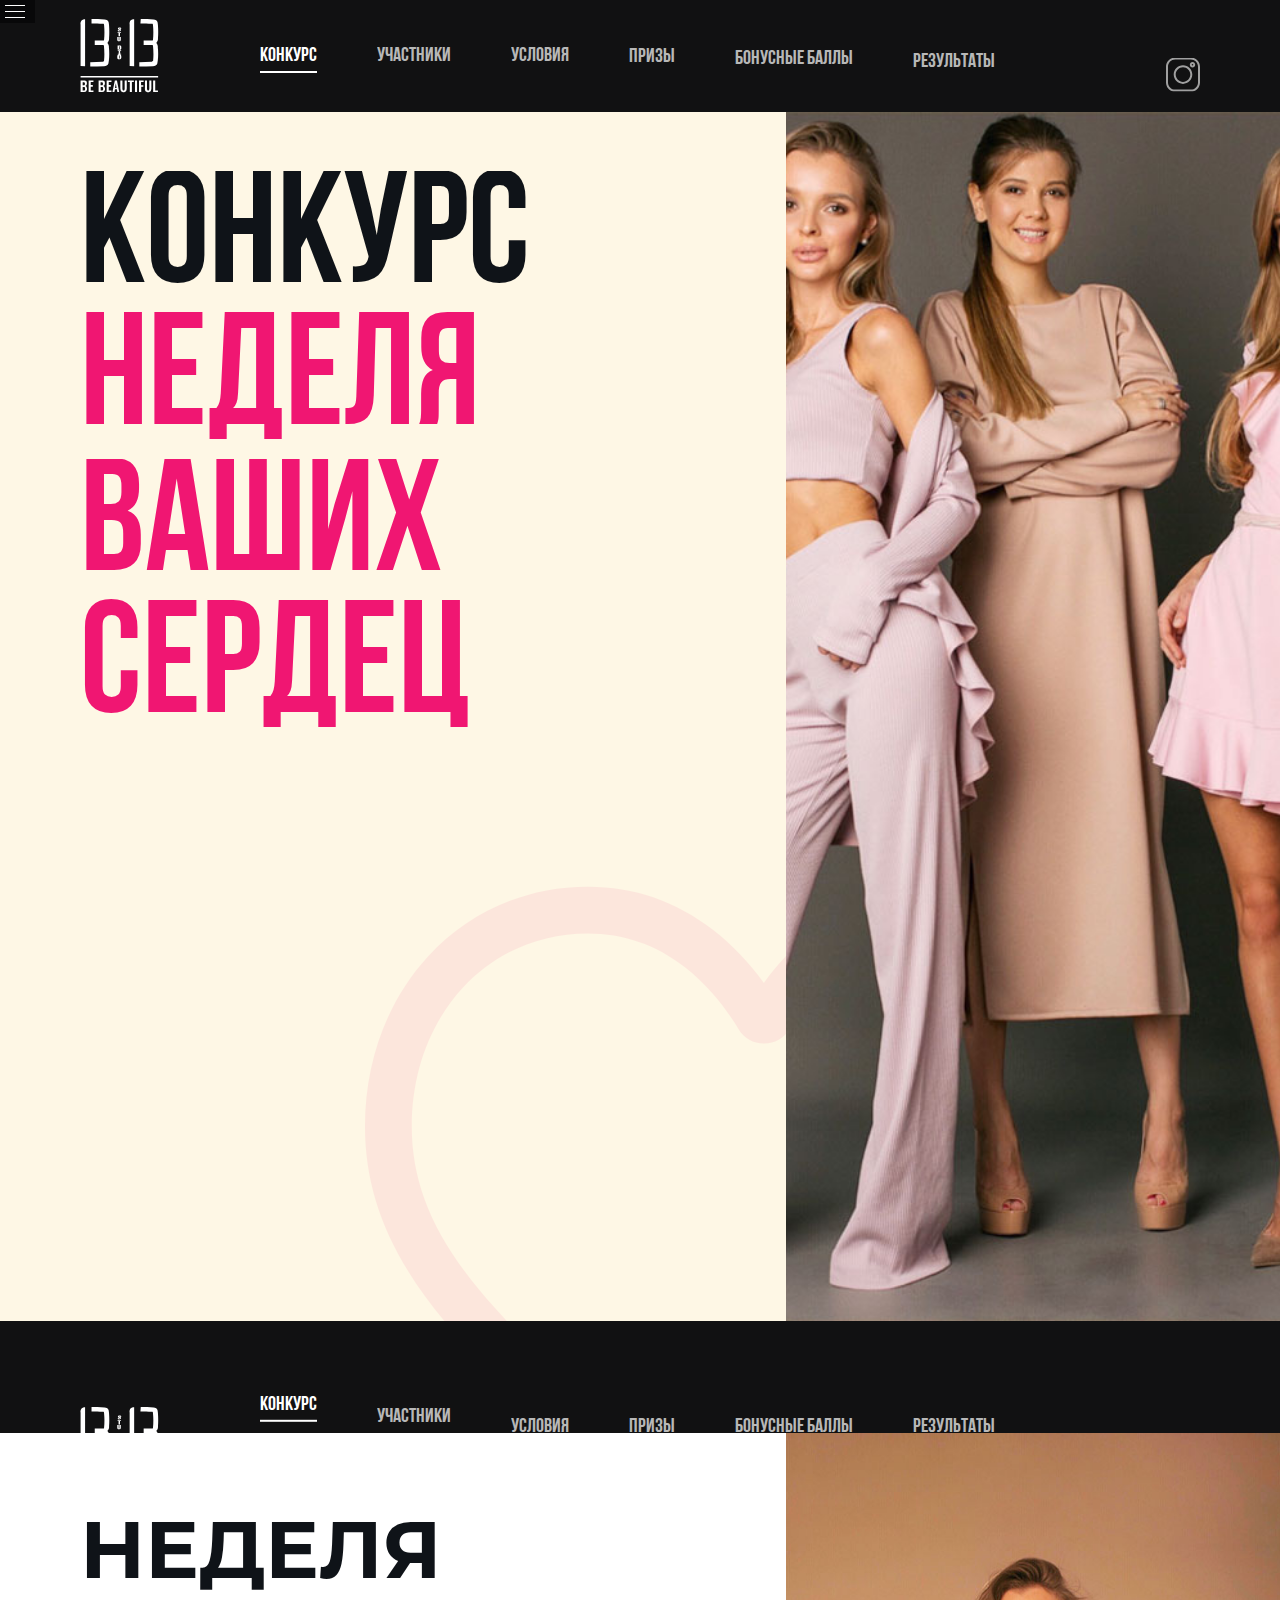
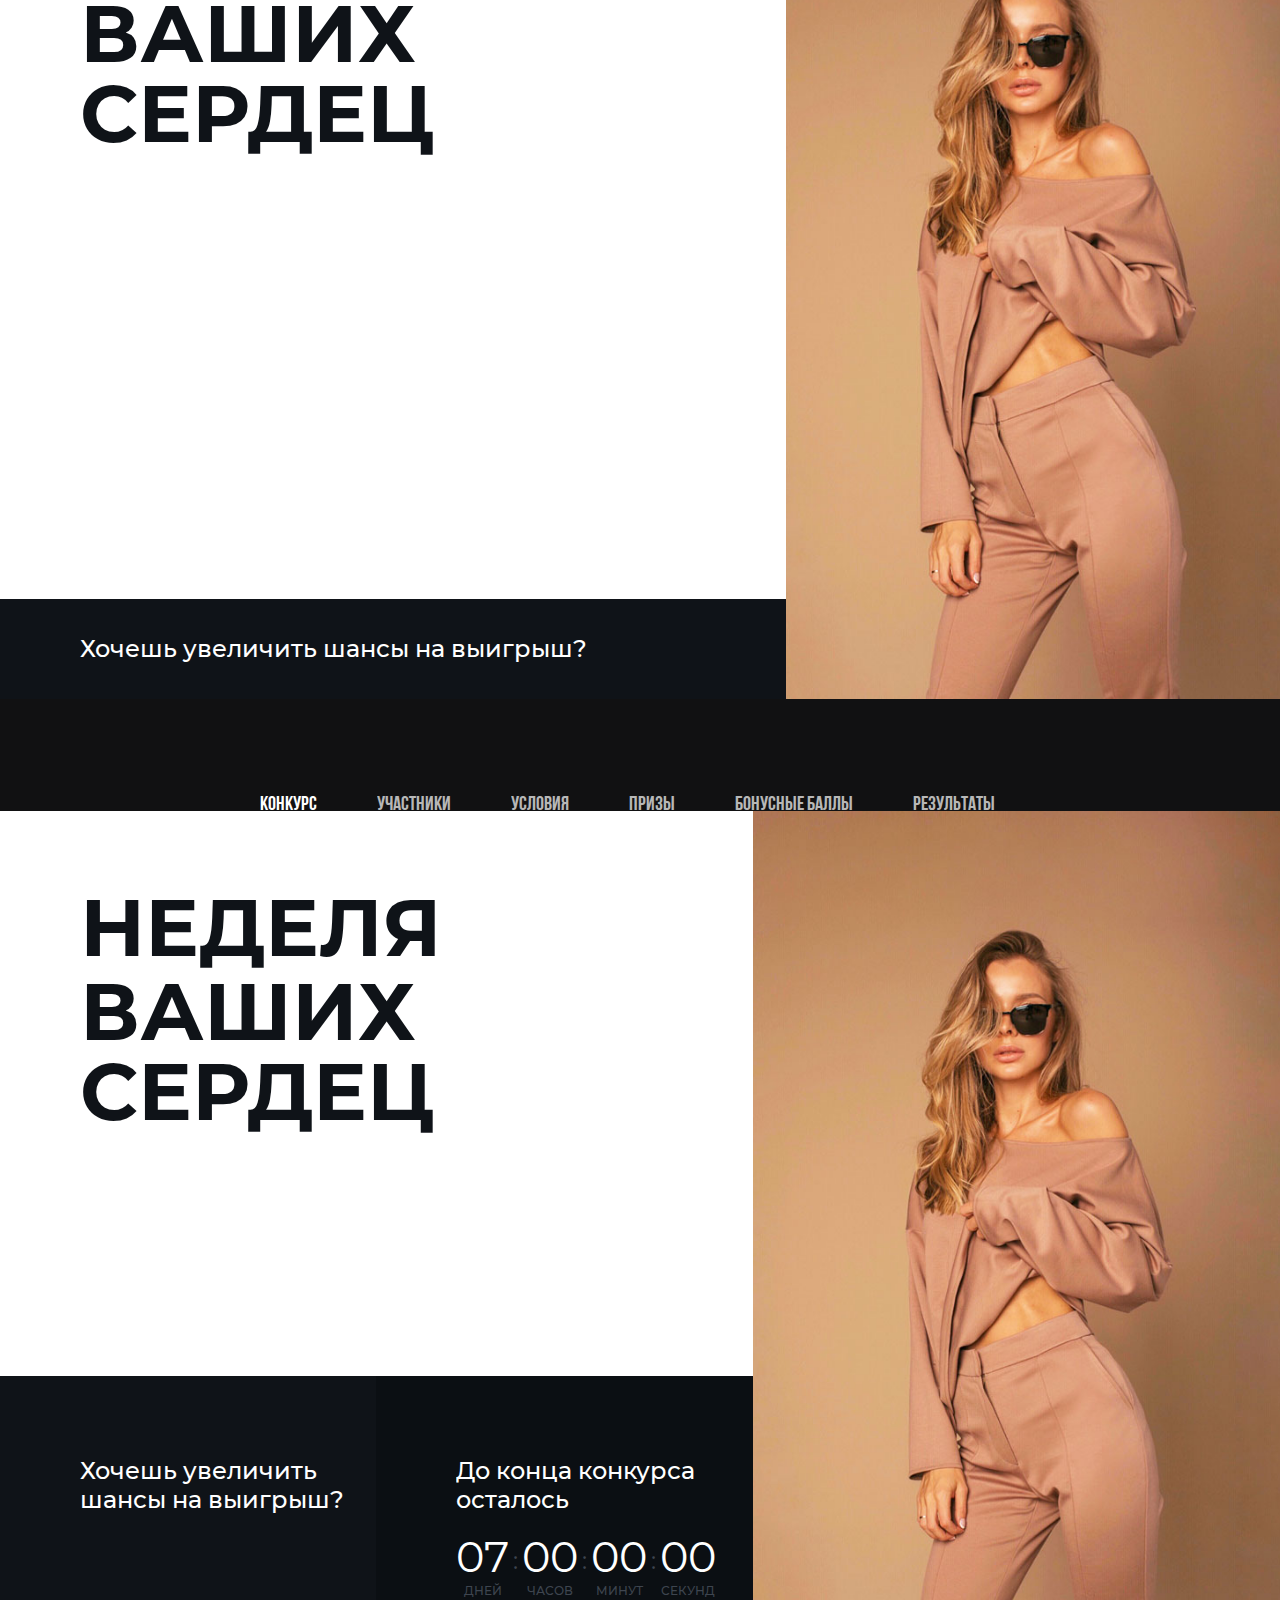
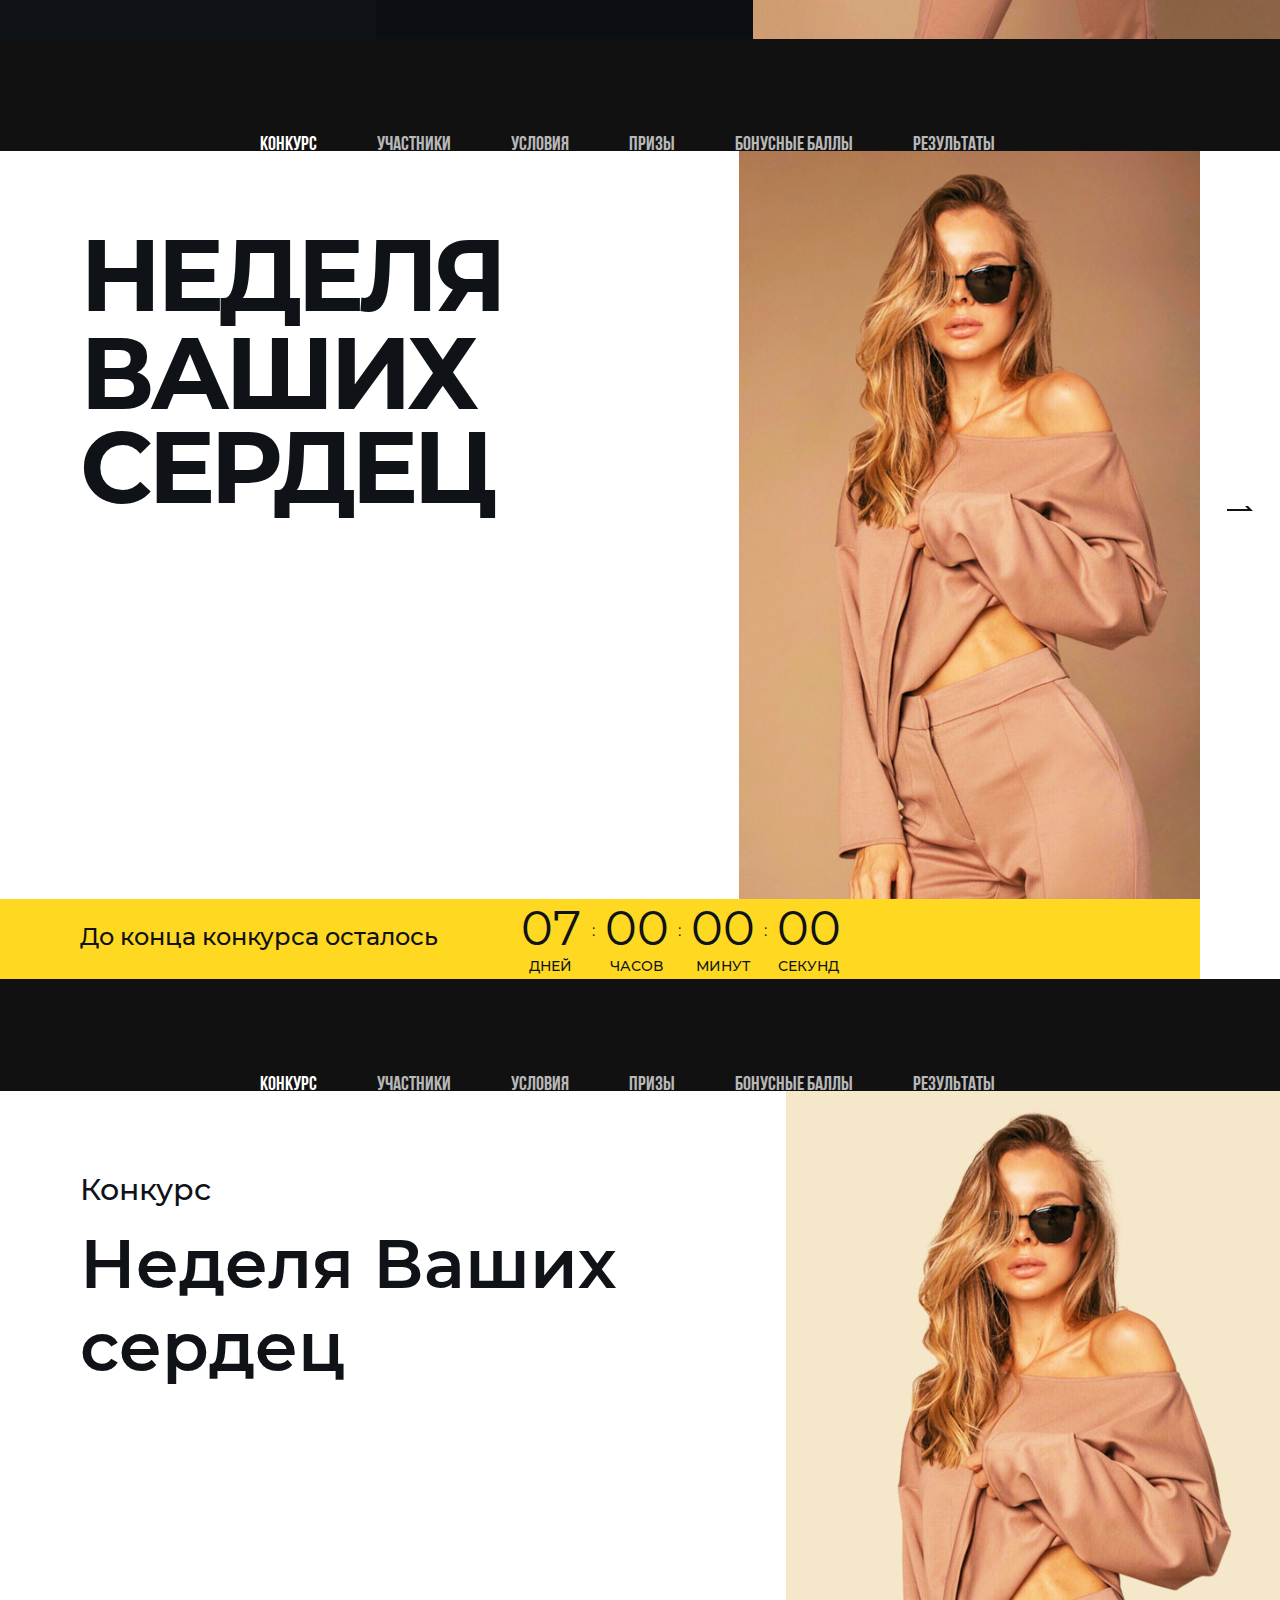
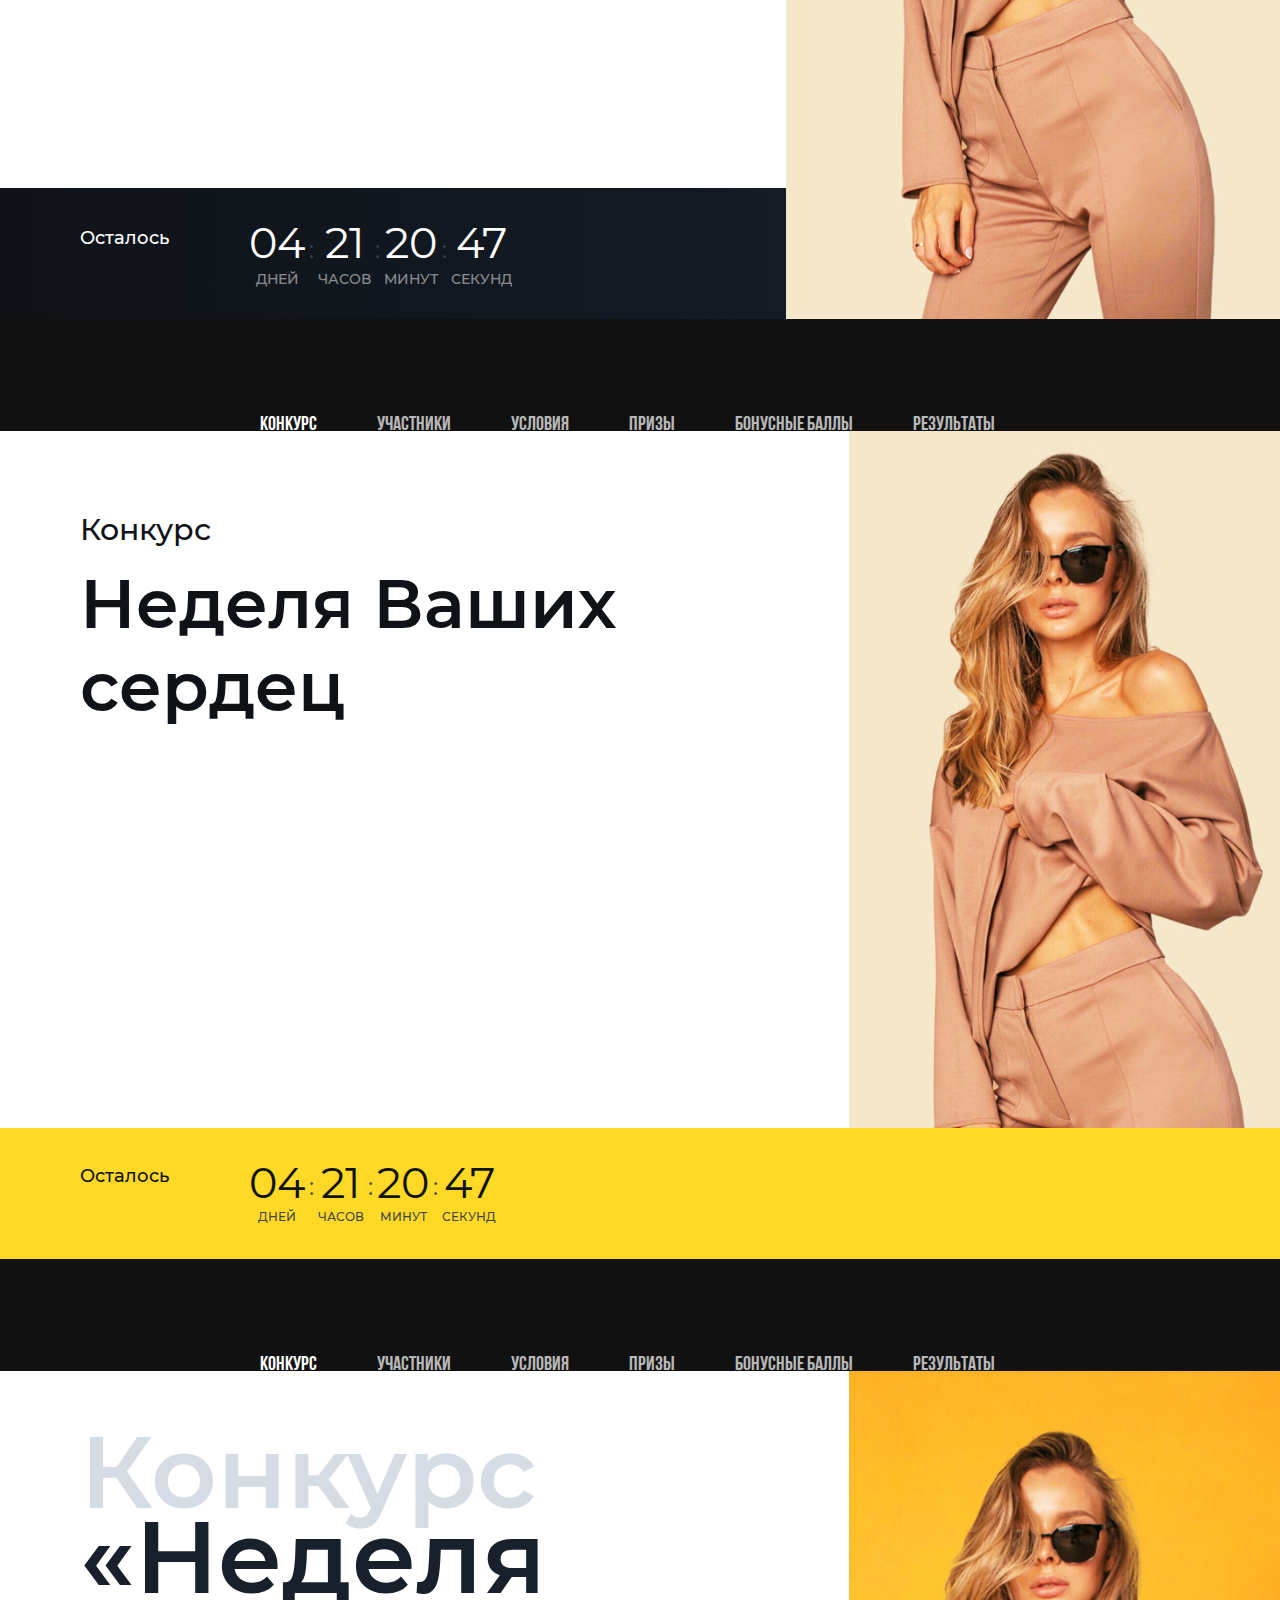
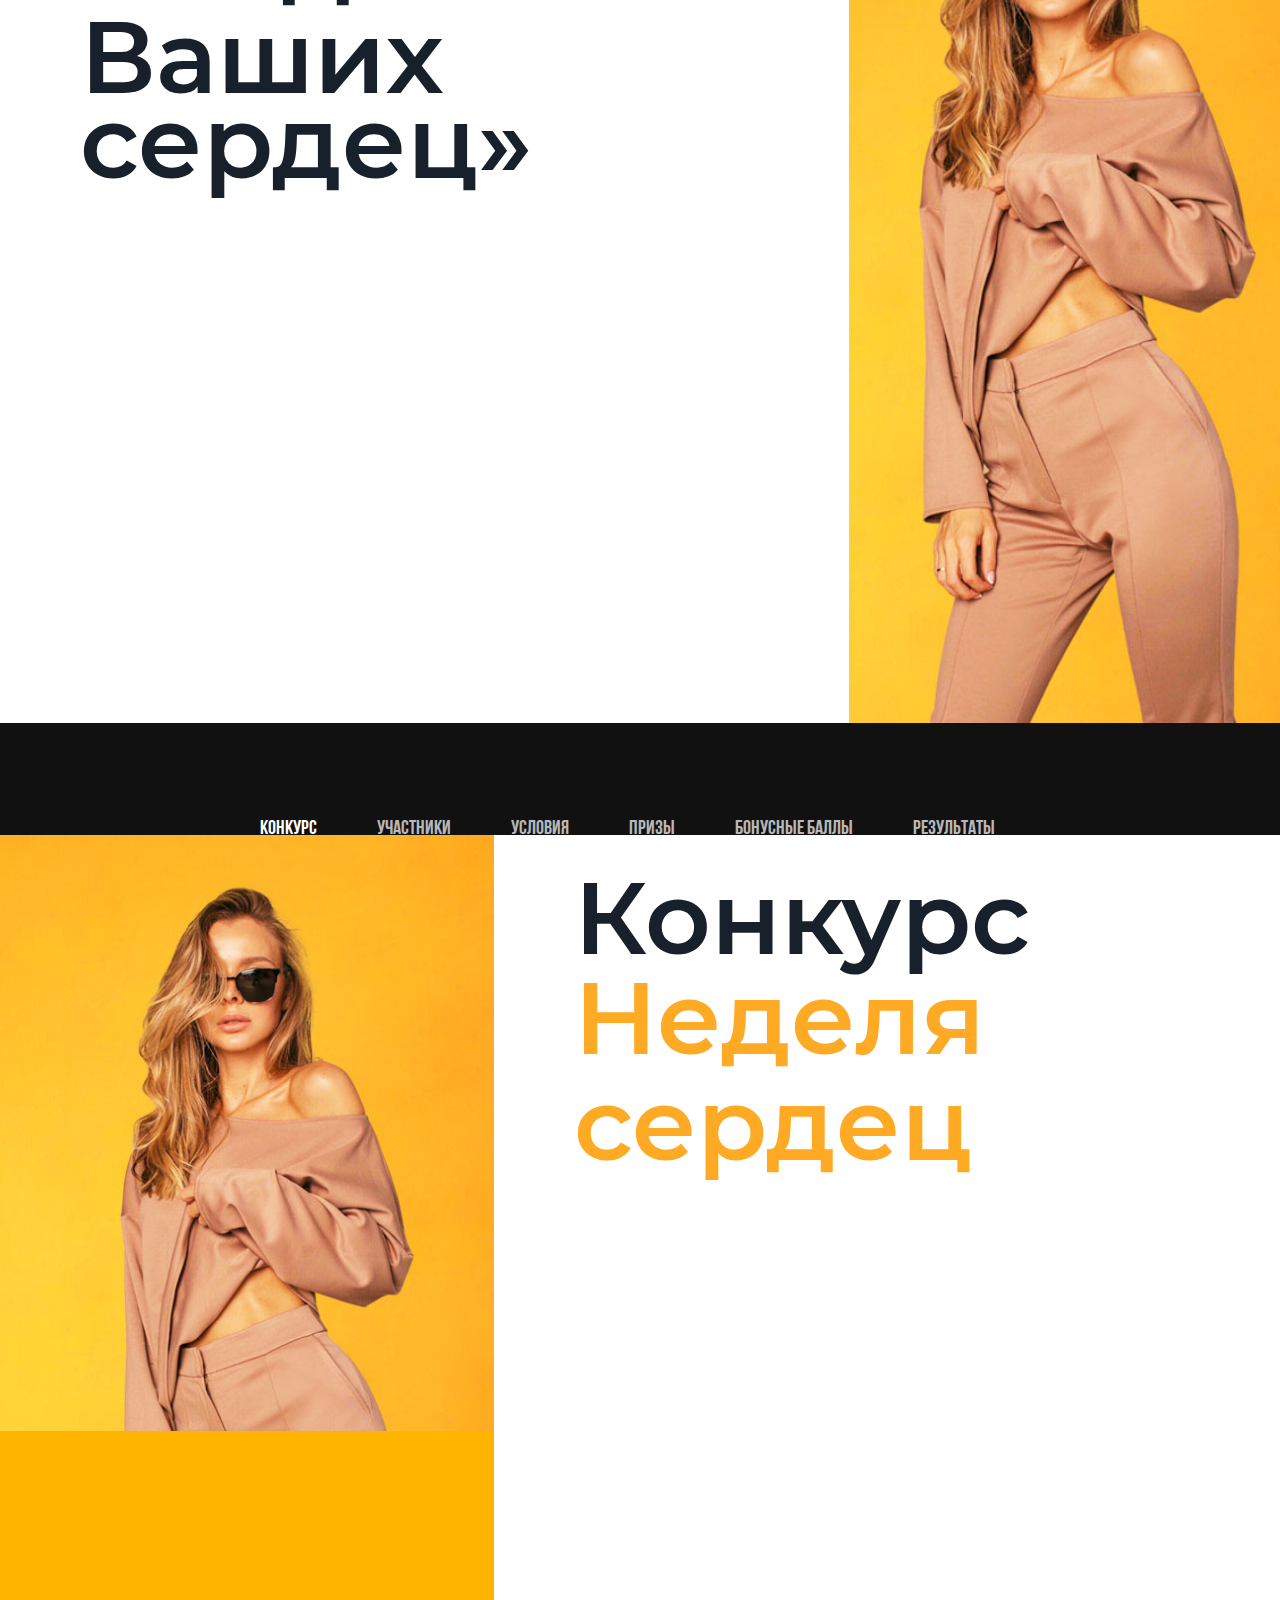
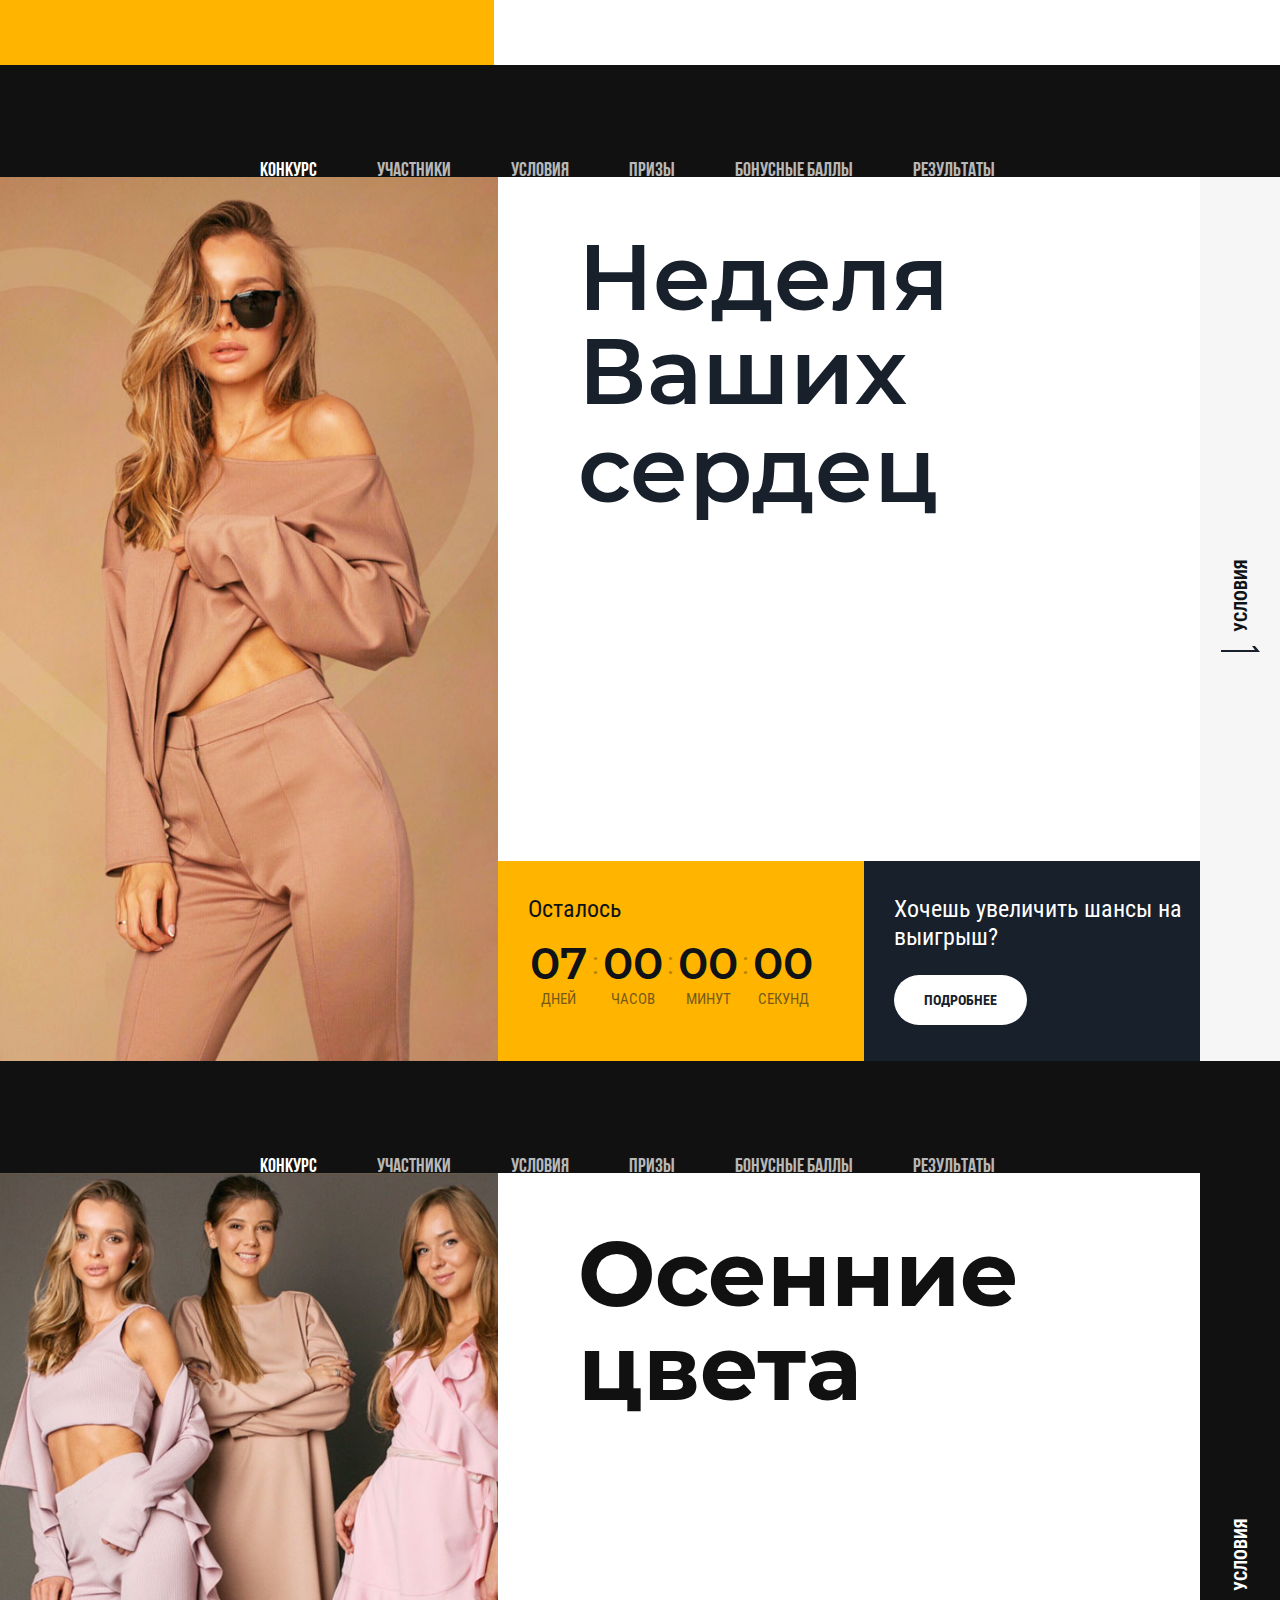
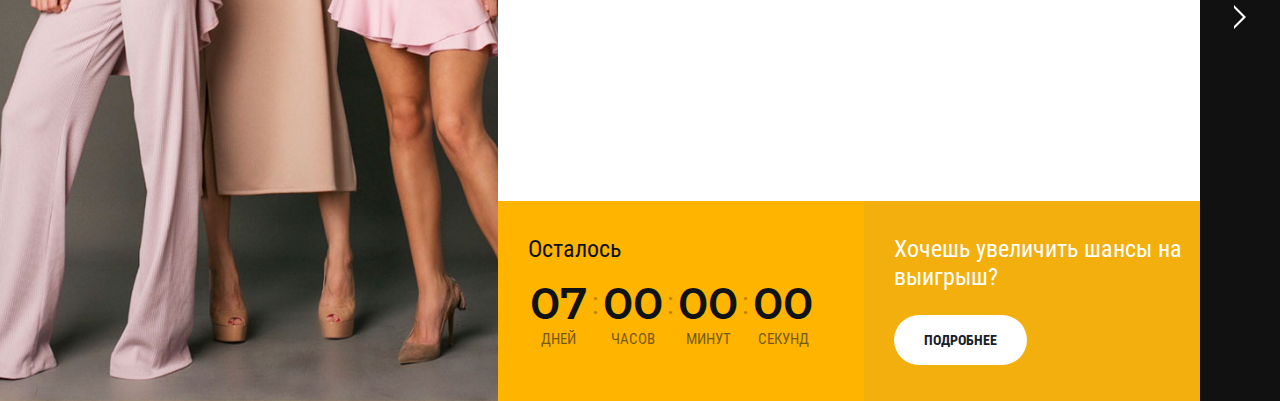
==== commit 99bcb822: "8 and 9 headers variations, and header 2 fix" ====
--- a/headers.html
+++ b/headers.html
@@ -190,34 +190,33 @@
             <img class="navicon navicon-inst" src="assets/images/inst-icon.svg">
         </div>
         <div class="header-col header-container_2">
-            <div class="h1-wrapper">
-                <h1 class="h1_1 h1-anim"><span class="string">неделя</span><span class="string">ваших сердец</span></h1>
-            </div>
-            <div class="conditions">
-                <div class="main-items-animation">
-                    <h4 class="h4_1">Условия конкурса</h4>
-                    <div class="condition-list_1">
-                        <div class="condition-item_1">
-                            <div class="circle"></div>
-                            <div class="condition-item-text_1">
-                                <div class="condition-item-number_1">1</div>
-                                <div class="condition-item-label_1">Подпишись на <a href="">@1313.shop</a> и <a href="">@1313.studio</a></div>
-                            </div>
-                        </div>
-                        <div class="condition-item_1">
-                            <div class="circle"></div>
-                            <div class="condition-item-text_1">
-                                <div class="condition-item-number_1">2</div>
-                                <div class="condition-item-label_1">Поставь LIKE и добавь в закладки все публикации начиная с этой в течении 7 дней</div>
-                            </div>
-                        </div>
-                    </div>
-                </div>
-            </div>
-            </div>
-        </div>
-        <div class="black-line_2 slideDownAnim">
-            <div class="black-line-container1_2">
+            <div class="header-content_2">
+                <div class="h1-wrapper">
+                    <h1 class="h1_1 h1-anim"><span class="string">неделя</span><span class="string">ваших сердец</span></h1>
+                </div>
+                <div class="conditions">
+                    <div class="main-items-animation">
+                        <h4 class="h4_1">Условия конкурса</h4>
+                        <div class="condition-list_1">
+                            <div class="condition-item_1">
+                                <div class="circle"></div>
+                                <div class="condition-item-text_1">
+                                    <div class="condition-item-number_1">1</div>
+                                    <div class="condition-item-label_1">Подпишись на <a href="">@1313.shop</a> и <a href="">@1313.studio</a></div>
+                                </div>
+                            </div>
+                            <div class="condition-item_1">
+                                <div class="circle"></div>
+                                <div class="condition-item-text_1">
+                                    <div class="condition-item-number_1">2</div>
+                                    <div class="condition-item-label_1">Поставь LIKE и добавь в закладки все публикации начиная с этой в течении 7 дней</div>
+                                </div>
+                            </div>
+                        </div>
+                    </div>
+                </div>
+            </div>
+            <div class="black-line-container_2 slideDownAnim">
                 <div class="black-line-item_2 black-line-text_2">Хочешь увеличить<br>шансы на выигрыш?</div>
                 <div class="black-line-item_2 black-line-timer_2">
                     <div class="timer-block">
@@ -254,7 +253,6 @@
                     </div>
                 </div>
             </div>
-            <div class="black-line-container2_2"></div>
         </div>
         <div class="header-col header-col-img-wrap_1">
             <div class="header-col-img_2 main-image-animate"></div>
@@ -712,7 +710,191 @@
             </nav>
             <img class="navicon navicon-inst" src="assets/images/inst-icon.svg">
         </div>
+        <div class="header-col header-col-img-wrap_8">
+            <div class="header-col-img_8 main-image-animate-invert"></div>
+        </div>
+        <div class="header-col header-container_8">
+            <div class="header-content_8">
+                <div class="h1-wrapper">
+                    <h1 class="h1_8 h1-anim"><span class="string">Неделя Ваших</span><span class="string">сердец</span></h1>
+                </div>
+                <div class="conditions_7">
+                    <div class="main-items-animation">
+                        <h4 class="h4_7 condition-h_8">Условия конкурса</h4>
+                        <div class="condition-list_1">
+                            <div class="condition-item_1">
+                                <div class="circle circle_6"></div>
+                                <div class="condition-item-text_1">
+                                    <div class="condition-item-number_6">1</div>
+                                    <div class="condition-item-label_8">Подпишись на <a href="">@1313.shop</a> и <a href="">@1313.studio</a></div>
+                                </div>
+                            </div>
+                            <div class="condition-item_1">
+                                <div class="circle circle_6"></div>
+                                <div class="condition-item-text_1">
+                                    <div class="condition-item-number_6">2</div>
+                                    <div class="condition-item-label_8 label-middle_8">Поставь LIKE и добавь в закладки все публикации начиная с этой в течении 7 дней</div>
+                                </div>
+                            </div>
+                            <div class="condition-item_1  condition-item-last_8">
+                                <div class="circle circle_6 circle-win">
+                                    <img src="assets/images/win-icon.svg" alt="" class="main-win-icon">
+                                </div>
+                                <div class="condition-item-text_1">
+                                    <div class="condition-item-number_6"></div>
+                                    <div class="condition-item-label_8">Выиграй этот костюм</div>
+                                </div>
+                            </div>
+                        </div>
+                    </div>
+                </div>
+            </div>
+            <div class="bottom_line_8 slideDownAnim">
+                <div class="timer-block_8">
+                    <h4 class="h4_8">Осталось</h4>
+                    <div class="timer_8">
+                        <span class="timer-element_1">
+                            <div class="number-wrapper_1">
+                                <span class="timer-number_8 days-not-anim">07</span>
+                            </div>
+                            <span class="timer-text_8">дней</span>
+                        </span>
+                        <span class="timer-separator_8">:</span>
+                        <span class="timer-element_1">
+                            <div class="number-wrapper_1">
+                                <span class="timer-number_8 hours-not-anim">00</span>
+                            </div>
+                            <span class="timer-text_8">часов</span>
+                        </span>
+                        <span class="timer-separator_8">:</span>
+                        <span class="timer-element_1">
+                            <div class="number-wrapper_1">
+                                <span class="timer-number_8 minutes-not-anim">00</span>
+                            </div>
+                            <span class="timer-text_8">минут</span>
+                        </span>
+                        <span class="timer-separator_8">:</span>
+                        <span class="timer-element_1">
+                            <div class="number-wrapper_1">
+                                <span class="timer-number_8 seconds-not-anim">00</span>
+                            </div>
+                            <span class="timer-text_8">секунд</span>
+                        </span>
+                    </div>
+                </div>
+                <div class="chance-block_8">
+                    <h4 class="h4_8">Хочешь увеличить шансы на выигрыш?</h4>
+                    <div class="details-btn_8">
+                        <a href="#" class="btn_8">Подробнее</a>
+                    </div>
+                </div>
+            </div>
+        </div>
+        <div class="vertical-white-arrow_8 header-col">
+            <div class="vertical-text_8">Условия</div>
+            <img src="assets/images/arrow-half_8.svg" alt="">
+        </div>
     </header> <!-- 8 -->
+    <header id="header" class="header_1">
+        <div class="nav nav-for-test">
+            <a href="#header"><img class="navicon navicon-logo" src="assets/images/logo.svg"></a>
+            <nav>
+                <ul class="navmenu">
+                    <li><a href="#header" class="active">Конкурс</a></li>
+                    <li><a href="#members-list-section">Участники</a></li>
+                    <li><a href="#conditions-section">Условия</a></li>
+                    <li><a href="#prize-section">Призы</a></li>
+                    <li><a href="#bonus-section">Бонусные баллы</a></li>
+                    <li><a href="#result-section">Результаты</a></li>
+                </ul>
+            </nav>
+            <img class="navicon navicon-inst" src="assets/images/inst-icon.svg">
+        </div>
+        <div class="header-col header-col-img-wrap_8">
+            <div class="header-col-img_9 main-image-animate-invert"></div>
+        </div>
+        <div class="header-col header-container_8">
+            <div class="header-content_8">
+                <div class="h1-wrapper">
+                    <h1 class="h1_9 h1-anim"><span class="string">Осенние цвета</span></h1>
+                </div>
+                <div class="conditions_7">
+                    <div class="main-items-animation">
+                        <h4 class="h4_7 condition-h_8">Условия конкурса</h4>
+                        <div class="condition-list_1">
+                            <div class="condition-item_1">
+                                <div class="circle circle_6"></div>
+                                <div class="condition-item-text_1">
+                                    <div class="condition-item-number_6">1</div>
+                                    <div class="condition-item-label_8">Подпишись на <a href="">@1313.shop</a> и <a href="">@1313.studio</a></div>
+                                </div>
+                            </div>
+                            <div class="condition-item_1">
+                                <div class="circle circle_6"></div>
+                                <div class="condition-item-text_1">
+                                    <div class="condition-item-number_6">2</div>
+                                    <div class="condition-item-label_8 label-middle_8">Поставь LIKE и добавь в закладки все публикации начиная с этой в течении 7 дней</div>
+                                </div>
+                            </div>
+                            <div class="condition-item_1  condition-item-last_8">
+                                <div class="circle circle_6 circle-win">
+                                    <img src="assets/images/win-icon.svg" alt="" class="main-win-icon">
+                                </div>
+                                <div class="condition-item-text_1">
+                                    <div class="condition-item-number_6"></div>
+                                    <div class="condition-item-label_8">Выиграй этот костюм</div>
+                                </div>
+                            </div>
+                        </div>
+                    </div>
+                </div>
+            </div>
+            <div class="bottom_line_8 slideDownAnim">
+                <div class="timer-block_8">
+                    <h4 class="h4_8">Осталось</h4>
+                    <div class="timer_8">
+                        <span class="timer-element_1">
+                            <div class="number-wrapper_1">
+                                <span class="timer-number_8 days-not-anim">07</span>
+                            </div>
+                            <span class="timer-text_8">дней</span>
+                        </span>
+                        <span class="timer-separator_8">:</span>
+                        <span class="timer-element_1">
+                            <div class="number-wrapper_1">
+                                <span class="timer-number_8 hours-not-anim">00</span>
+                            </div>
+                            <span class="timer-text_8">часов</span>
+                        </span>
+                        <span class="timer-separator_8">:</span>
+                        <span class="timer-element_1">
+                            <div class="number-wrapper_1">
+                                <span class="timer-number_8 minutes-not-anim">00</span>
+                            </div>
+                            <span class="timer-text_8">минут</span>
+                        </span>
+                        <span class="timer-separator_8">:</span>
+                        <span class="timer-element_1">
+                            <div class="number-wrapper_1">
+                                <span class="timer-number_8 seconds-not-anim">00</span>
+                            </div>
+                            <span class="timer-text_8">секунд</span>
+                        </span>
+                    </div>
+                </div>
+                <div class="chance-block_9">
+                    <h4 class="h4_8">Хочешь увеличить шансы на выигрыш?</h4>
+                    <div class="details-btn_8">
+                        <a href="#" class="btn_8 btn_9">Подробнее</a>
+                    </div>
+                </div>
+            </div>
+        </div>
+        <div class="vertical-white-arrow_9 header-col">
+            <div class="vertical-text_8">Условия</div>
+            <img src="assets/images/right-arrow-bold.svg" alt="">
+        </div>
+    </header> <!-- 9 -->
 <script src="assets/js/jquery.min.js"></script>
 <script src="assets/js/anime.min.js"></script>
 <script src="assets/js/main.js"></script>
--- a/assets/css/main.css
+++ b/assets/css/main.css
@@ -1 +1 @@
-body{margin:0;padding:0;font-family:BebasNeue;color:#0f1318;background-color:#f2f2f5}.clearfix:after{content:"";display:table;clear:both}.section{position:relative;overflow:hidden}.gray-section{background-color:#f2f2f5;color:#111112}.yellow-section{background-color:#ffb400;color:#111112;padding-bottom:194px}@media (max-width: 1147px){.yellow-section{padding-bottom:80px}}.padding-top{padding-top:184px}.container{width:1258px;margin:0 auto;min-width:850px}@media (max-width: 1258px){.container{width:100%}}.draw-container{width:824px}.h2{font-size:75px;margin:0}@media (max-width: 1258px){.h2{padding-left:30px}}.prize-section{padding-bottom:220px}@media (max-width: 1236px){.prize-section{padding-bottom:0px}}.h5{font-size:24px;margin:90px 0px 35px 0px}@media (max-width: 1258px){.h5{padding-left:30px}}.draw-content-container{margin-bottom:184px}@media (max-width: 1258px){.draw-content-container{padding-left:30px}}.h1-wrapper{overflow:hidden}.border{height:200vh;background-color:#111112;z-index:10}.border-left{float:left}.border-right{float:right}.slideUp{-webkit-animation-name:slideUp;animation-name:slideUp;-webkit-animation-duration:400ms;animation-duration:400ms;-webkit-animation-timing-function:linear;animation-timing-function:linear}.fadeIn{-webkit-animation-name:fadeIn;animation-name:fadeIn;-webkit-animation-duration:400ms;animation-duration:400ms;-webkit-animation-timing-function:ease-out;animation-timing-function:ease-out}@-webkit-keyframes slideUp{0%{-webkit-transform:translateY(100%);transform:translateY(100%)}100%{-webkit-transform:translateY(0%);transform:translateY(0%)}}@keyframes slideUp{0%{-webkit-transform:translateY(100%);transform:translateY(100%)}100%{-webkit-transform:translateY(0%);transform:translateY(0%)}}@-webkit-keyframes fadeIn{0%{opacity:0}100%{opacity:1}}@keyframes fadeIn{0%{opacity:0}100%{opacity:1}}@font-face{font-family:'BebasNeue';src:url(../fonts/BebasNeueBold.ttf)}@font-face{font-family:'MontserratRegular';src:url(../fonts/Montserrat-Regular.ttf)}@font-face{font-family:'Montserrat';src:url(../fonts/Montserrat-Medium.ttf)}@font-face{font-family:'Montserrat';src:url(../fonts/Montserrat-Bold.ttf);font-weight:bold}@font-face{font-family:'MontserratSemiBold';src:url(../fonts/Montserrat-SemiBold.ttf)}@font-face{font-family:'MontserratLight';src:url(../fonts/Montserrat-Light.ttf)}@font-face{font-family:'MontserratExtraLight';src:url(../fonts/Montserrat-ExtraLight.ttf)}@font-face{font-family:'RobotoCondensed';src:url(../fonts/RobotoCondensed-Regular.ttf);font-weight:normal}nav{min-width:590px}.nav{width:100%;height:112px;font-size:20px;position:relative;z-index:300;background-color:#111112;display:flex;overflow:hidden}.sticky{position:fixed;top:0}.navicon{margin:auto 0px;display:flex}.navicon-logo{width:80px;height:74px;padding-left:80px;margin:19px 100px 19px 0px}@media (max-width: 1147px){.navicon-logo{margin-right:64px}}@media (max-width: 1258px){.navicon-logo{padding-left:30px}}.navicon-inst{opacity:0.6;width:34px;height:34px;margin:39px 80px 39px auto}.navicon-inst:hover{opacity:1;cursor:pointer}.navmenu{display:block;list-style:none;margin:46px 0px 0px 0px;padding:0px}.navmenu li{display:block;float:left;margin:0px 60px 0px 0px;padding:0px}.navmenu li:last-child{margin-right:0px}.navmenu a{opacity:0.7;color:#fff;text-decoration:none;padding-bottom:5px}.navmenu a.active{opacity:1;border-bottom:2px solid #fff}.navmenu a:hover{opacity:1}@media (max-width: 1147px){.navmenu{margin:0px}.navmenu li{margin:45px 28px 0px 0px}}.navigation{height:112px;background-color:#111112;font-size:20px;display:flex;justify-content:space-between;align-items:center;position:absolute;width:100%}.navigation-item{opacity:0.6;transition-duration:0.4s}.navigation-item:hover{opacity:1}.navigation-item:first-child{margin-left:80px}.navigation-item:first-child .arrow-icon{margin-right:21px}@media (max-width: 1258px){.navigation-item:first-child{margin-left:30px}}.navigation-item:last-child{margin-right:80px}.navigation-item:last-child .arrow-icon{margin-left:21px}@media (max-width: 1258px){.navigation-item:last-child{margin-right:30px}}.arrow-item{display:flex;align-items:center;color:#fff;text-decoration:none}.arrow-icon{height:28px;width:16px}.x-icon{width:44px;height:44px}.header{position:relative;background-color:#fef7e5;text-transform:uppercase;display:flex;overflow:hidden}.header-col{margin-top:112px}.header-container{padding:0px 0px 110px 80px;position:relative;z-index:2;flex:1}@media (max-width: 1258px){.header-container{padding-left:30px}}@media (max-width: 1147px){.header-container{width:100%}}.header-col-img-wrap{flex:0.7;overflow:hidden}.header-col-img{background-image:url("../images/1st-screen-photo.jpg");background-repeat:no-repeat;background-position:top, center;background-size:cover;z-index:1;height:100%}.header-col-img:hover{height:200%;background-position:left, center}@media (max-width: 1575px){.header-col-img:hover{height:140%}}@media (max-width: 1147px){.header-col-img:hover{height:110%}}.background-heart{opacity:0.07;position:absolute;bottom:-320px;right:70px;width:892px;height:798px}.h1{font-size:160px;margin:59px 0 24px 0;line-height:142px;display:inline-block;color:#f01672}.not-pink{color:#0f1318}.h4{font-size:24px;margin-top:40px}.condition-list{text-transform:none;font-family:Montserrat;font-size:18px;margin:auto 0px auto 16px}.condition-list *{display:inline-block}@media (max-width: 1575px){.condition-list{display:flex;flex-direction:column}}.condition-item{position:relative}@media (max-width: 1575px){.condition-item:first-child{margin-top:0px}}@media (max-width: 1575px){.condition-item{margin-top:28px}}.condition-item-number{margin-right:27px}@media (max-width: 1575px){.condition-item-number{margin-right:27px;width:10px;text-align:center}}.condition-item-label{margin-right:45px;opacity:0.8}@media (max-width: 1575px){.condition-item-label{margin-right:38px;font-size:18px}}.win-label{margin-right:0px}.circle{top:-11px;left:-16px;position:absolute;width:38px;height:38px;border:solid 2px #e6e6e6;border-radius:50%}.circle-win{border:solid 2px #f2af0d;background-color:#f2af0d;justify-content:center;margin:auto}.main-win-icon{border:none;fill:#fff;display:block;position:absolute;top:11px;left:10px;width:18px;height:18px}.conditions,.timer-block,.h2-container{overflow:hidden}.conditions-ctn{display:flex}.timer{margin-top:30px}.timer-element{display:inline-block}.timer-number{font-size:105px;display:block;margin-bottom:-30px;margin-top:-18px}@media (max-device-width: 1750px){.timer-number{margin-top:-5px}}.string{display:inline-block}.string-wrapper{display:block;overflow:hidden;padding-bottom:4px}.number-wrapper{overflow:hidden;display:inline-block;height:78px}.timer-text{text-align:center;display:block;opacity:0.6;font-size:24px}.timer-separator{opacity:0.3;font-size:52px;margin:0;padding:0px 50px;vertical-align:90%}@media (max-width: 1575px){.timer-separator{padding:0px 21px}}@media (max-width: 920px){.timer-separator{padding:0px 11px}}@media (max-width: 1575px){.main-items-animation{padding-bottom:10px}}.header_1{color:#0f1318;min-height:940px;background-color:#fff;font-family:Montserrat;display:flex;position:relative;overflow:hidden}.h1_1{margin:77px 0 0 0;font-size:80px;text-transform:uppercase;font-weight:bold;line-height:80px}.header-container_1{flex:1;padding:0 0 100px 80px}@media (max-width: 1258px){.header-container_1{padding:0 0 130px 30px}}.header-col-img-wrap_1{flex:0.7}.h4_1{font-size:24px;font-weight:normal;margin:0;margin-top:61px}.condition-item_1{position:relative;margin-top:45px}.condition-item_1 .circle{left:0px}.condition-item_1:last-child .condition-item-label_1{margin-top:-8px}.condition-item-number_1{min-width:42px;text-align:center;vertical-align:top;font-size:24px;font-family:MontserratRegular;color:#b1b3b5;margin:-6px 11px 0 0}.condition-item-label_1{font-size:18px;color:#6a717a;max-width:500px}.condition-item-label_1 a{color:#0f1318}.condition-item-text_1{display:flex}.condition-item-text_1 *{display:inline-block}.timer_1{margin-top:16px}.timer-element_1{display:inline-block;text-align:center}.number-wrapper_1{display:block;text-align:center}.timer-number_1{display:block;font-size:48px;font-family:MontserratRegular;min-width:65px}.timer-text_1{font-family:Montserrat;color:#6a717a;font-size:14px;display:block;text-align:center;text-transform:uppercase}.timer-separator_1{color:#b1b3b5;font-family:MontserratRegular;margin:0 5px;vertical-align:35px}.black-line_1{background-color:#0f1318;height:100px;width:100%;position:absolute;bottom:0;color:#fff;display:flex;align-items:center;font-size:24px;padding-left:80px}@media (max-width: 1258px){.black-line_1{padding-left:30px}}.header-col-img_1{background-image:url("../images/1st-screen-photo_1.jpg");background-repeat:no-repeat;background-position:top, center;background-size:cover;z-index:1;height:100%}.header-col-img_1:hover{height:200%;background-position:left, center}@media (max-width: 1575px){.header-col-img_1:hover{height:140%}}@media (max-width: 1147px){.header-col-img_1:hover{height:110%}}.header-container_2{flex:1;padding:0 0 100px 80px}@media (max-width: 1258px){.header-container_2{padding:0 0 300px 30px}}.black-line_2{height:263px;display:flex;position:absolute;bottom:0;width:100%;color:#fff}.black-line-item_2{padding:80px 0 0 80px}@media (max-width: 1258px){.black-line-item_2{padding-left:30px}}.black-line-text_2{flex:0.9;background-color:#0f1318;color:#fff;font-size:24px}.black-line-timer_2{flex:1;background-color:#0b0f13}.h4_2{font-size:24px;margin:0;font-weight:normal}.header-col-img_2{background-image:url("../images/1st-screen-photo_1.jpg");background-repeat:no-repeat;background-position:top, center;background-size:cover;z-index:1;height:100%}.header-col-img_2:hover{height:200%;background-position:left, center}@media (max-width: 1575px){.header-col-img_2:hover{height:140%}}@media (max-width: 1147px){.header-col-img_2:hover{height:110%}}.timer-number_2{display:block;font-size:48px;font-family:MontserratRegular;min-width:65px}@media (max-width: 1575px){.timer-number_2{font-size:43px;min-width:45px}}.timer-text_2{font-family:Montserrat;color:#3e454f;font-size:14px;display:block;text-align:center;text-transform:uppercase}@media (max-width: 1575px){.timer-text_2{font-size:12px}}.timer-separator_2{font-size:24px;color:#3e454f;font-family:MontserratRegular;margin:0 5px;vertical-align:35px}@media (max-width: 1575px){.timer-separator_2{font-size:24px;margin:0;vertical-align:26px}}.black-line-container1_2{display:flex;flex:1.12}.black-line-container2_2{flex:0.7}.nav-for-test{position:absolute;font-family:BebasNeue}.h1_3{margin:77px 0 0 0;font-size:100px;text-transform:uppercase;font-weight:bold;line-height:94px;letter-spacing:-5px}.h4_3{font-size:24px;font-weight:normal;margin:48px 0 0 0}.chance-text_3{font-size:24px;border-bottom:2px solid #313336;display:inline-block;padding-bottom:4px;margin-top:68px}.chance-text_3 a{text-decoration:none;color:#0f1318}.chance-text-block_3{overflow:hidden}.header-col-img_3{background-image:url("../images/1st-screen-photo_3.jpg");background-repeat:no-repeat;background-position:top, center;background-size:cover;z-index:1;height:100%}.header-col-img_3:hover{height:200%}@media (max-width: 1575px){.header-col-img_3:hover{height:140%}}@media (max-width: 1147px){.header-col-img_3:hover{height:110%}}.vertical-white-arrow_3{flex-basis:80px;background-color:#fff;display:flex;align-items:center;justify-content:center;z-index:1}.vertical-white-arrow_3 img{width:26px;height:5px}.yellow-line_3{background-color:#ffd822;position:absolute;bottom:0;width:100%;height:80px}.timer-block_3{overflow:hidden;display:flex;align-items:center;color:#0f1318}.timer-block_3>*{display:inline-block;margin-left:80px}@media (max-width: 1258px){.timer-block_3>*{margin-left:30px}}.timer-block_3 .time-left-text_3{font-size:24px}.timer-text_3{font-family:Montserrat;color:#0f1318;font-size:14px;display:block;text-align:center;text-transform:uppercase}.timer-separator_3{color:#0f1318;font-family:MontserratRegular;margin:0 5px;vertical-align:35px}.h1_4{margin-top:80px}.h1_4 .h1-small_4{font-size:30px;font-weight:normal;margin-bottom:10px}.h1_4 .h1-big_4{font-size:68px;font-family:MontserratSemiBold}.h1_4 span{display:block}.h4_4{font-size:18px;font-weight:normal;margin:48px 0 0 0}.condition-item-label_4{font-size:18px;color:#6a717a}.condition-item-label_4 a{color:#0f1318}.conditions_4{overflow:hidden;padding-bottom:8px;margin-top:42px}.circle-last_4{border:solid 2px #0f1318}.condition-item-number-last_4{color:#0f1318}.condition-item-label-last_4{color:#0f1318;border-bottom:1px solid #0f1318}.black-line_4{background-image:linear-gradient(270deg, #16202d 0%, #0f1318 100%);position:absolute;bottom:0;width:100%;height:131px;color:#fff}.h4_4{font-size:18px;margin:0;font-weight:normal}.timer-block_4{overflow:hidden;display:flex;align-items:center}.timer-block_4 .h4_4{font-size:18px;font-weight:normal;margin-top:0;margin-bottom:0}.timer-block_4>*{display:inline-block;margin-left:80px}@media (max-width: 1258px){.timer-block_4>*{margin-left:30px}}.timer-text_4{font-family:Montserrat;color:#fff;opacity:0.5;text-align:center;text-transform:uppercase;margin-top:-9px;font-size:14px}.timer_4{margin-top:28px}.header-col-img-wrap_4{z-index:1}.header-col-img_4{background-image:url("../images/1st-screen-photo_4.jpg");background-repeat:no-repeat;background-position:top, center;background-size:cover;z-index:2;height:100%}.header-col-img_4:hover{height:200%;background-position:left, center}@media (max-width: 1575px){.header-col-img_4:hover{height:140%}}@media (max-width: 1147px){.header-col-img_4:hover{height:110%}}.circle-last_5{background-color:#0067e6;border:2px solid #0067e6}.condition-item-number-last_5{color:#fff;z-index:0}.yellow-line_5{background-color:#ffd926;position:absolute;bottom:0;width:100%;height:131px;color:#0f1318;z-index:1}.header-col-img_5{background-image:url("../images/1st-screen-photo_4.jpg");background-repeat:no-repeat;background-position:top, center;background-size:cover;height:100%}.header-col-img_5:hover{height:200%;background-position:left, center}@media (max-width: 1575px){.header-col-img_5:hover{height:140%}}@media (max-width: 1147px){.header-col-img_5:hover{height:110%}}.header-col-img-wrap_5{flex:0.56}.header-container_6{flex:1;padding-left:80px}@media (max-width: 1258px){.header-container_6{padding-left:30px}}.h1_6{color:#17202b;font-size:102px;font-family:MontserratSemiBold;margin:58px 0 0 0;line-height:85px}.h1_6 .gray-word{color:#d6dce3}.h1_6 .string-wrapper{padding-bottom:15px}.condition-item-label_6{font-size:24px;color:#17202b;font-family:RobotoCondensed}.condition-item-label_6 a{color:#d237a8;text-decoration:none}.condition-item-number_6{min-width:42px;text-align:center;vertical-align:top;font-size:24px;font-family:MontserratRegular;color:#b1b3b5;margin-right:15px}.circle_6{top:-6px}.circle-last_6{top:-6px;background-color:#d237a8;border:2px solid #d237a8}.condition-item-number-last_6{color:#fff;z-index:0}.condition-item-label-last_6{border-bottom:2px solid #17202b}.conditions_6{overflow:hidden;padding-bottom:5px;margin-top:7px}.timer_6{margin-top:7px}.timer-number_6{font-family:MontserratExtraLight;font-size:104px;min-width:140px;display:block}@media (max-width: 1258px){.timer-number_6{font-size:90px;min-width:110px}}.timer-separator_6{color:#0f1318;opacity:0.3;font-family:MontserratRegular;margin:0 15px;vertical-align:58px;font-size:52px}@media (max-width: 1258px){.timer-separator_6{font-size:45px;vertical-align:38px;margin:0 5px}}.timer-text_6{font-family:Montserrat;color:#0f1318;opacity:0.6;font-size:30px;display:block;text-align:center;text-transform:uppercase;margin-top:-18px}@media (max-width: 1258px){.timer-text_6{font-size:24px;margin-top:-12px}}.h4_6{font-family:RobotoCondensed;font-size:24px;color:#17202b;font-weight:normal;margin:61px 0 0 0}.header-col-img_6{background-image:url("../images/1st-screen-photo_6.jpg");background-repeat:no-repeat;background-position:top, center;background-size:cover;height:100%}.header-col-img_6:hover{height:200%;background-position:left, center}@media (max-width: 1575px){.header-col-img_6:hover{height:140%}}@media (max-width: 1147px){.header-col-img_6:hover{height:110%}}.header-col-img-wrap_7{flex:0.7;position:relative}.orange-block_7{background-color:#ffb400;height:234px;display:flex;position:absolute;bottom:0;width:100%}.header-col-img_7{background-image:url("../images/1st-screen-photo_6.jpg");background-repeat:no-repeat;background-position:top, center;background-size:cover;height:100%}.header-col-img_7:hover{height:200%}@media (max-width: 1575px){.header-col-img_7:hover{height:140%}}@media (max-width: 1147px){.header-col-img_7:hover{height:110%}}.h1_7{font-size:102px;color:#ffaa25;font-family:MontserratSemiBold;margin:0;line-height:106px;margin-top:30px}.h1_7 .black-word{color:#17202b}.h1_7 .string-wrapper:last-child{margin-top:-10px}.conditions_7{overflow:hidden;padding-bottom:27px;margin-top:7px}.condition-item-label_7{font-size:24px;color:#17202b;font-family:RobotoCondensed}.condition-item-label_7 a{color:#17202b;text-decoration:none}.h4_7{font-family:RobotoCondensed;font-size:24px;color:#0f1318;font-weight:normal;margin:0}.timer-block_7{overflow:hidden;padding:45px 0 0 80px}@media (max-width: 1258px){.timer-block_7{padding-left:30px}}.timer-number_7{font-family:MontserratExtraLight;font-size:87px;display:block;min-width:115px}@media (max-width: 1575px){.timer-number_7{font-size:57px;min-width:75px}}.timer-separator_7{color:#0f1318;opacity:0.3;font-family:MontserratRegular;margin:0 15px;vertical-align:46px;font-size:43px}@media (max-width: 1740px){.timer-separator_7{margin:0 3px;vertical-align:27px}}@media (max-width: 1575px){.timer-separator_7{margin:0;vertical-align:27px}}.timer-text_7{font-family:RobotoCondensed;color:#0f1318;opacity:0.6;font-size:24px;display:block;text-align:center;text-transform:uppercase;margin-top:-18px}@media (max-width: 1575px){.timer-text_7{margin-top:-5px;font-size:16px}}.action-button_7{margin-top:68px}.action-button_7 a{font-size:24px;font-family:RobotoCondensed;padding:23px 37px}.condition-h_7{color:#b1b3b5;margin-top:67px}@media (max-width: 1258px){.timer_7{margin:30px 0 0 -5px}}.inst-icon{position:absolute;top:40px;right:80px;z-index:2;opacity:0.6;transition-duration:0.4s;width:34px;height:34px}.inst-icon:hover{opacity:1;cursor:pointer}.footer{height:112px;position:relative;background-color:#000;padding-left:80px}@media (max-width: 1258px){.footer{padding-left:30px}}.logo-footer{height:80px;width:74px;margin-top:18px}.number{position:absolute;top:43px;right:153px}.number a{font-size:24px;color:#fff;font-family:Montserrat;text-decoration:none}.btn{font-size:16px;color:#111112;padding:14px 26px;border:solid 2px #e6e0cf;border-radius:40px;text-decoration:none;-webkit-user-select:none;-moz-user-select:none;-ms-user-select:none;user-select:none;transition-duration:0.4s;white-space:nowrap;font-family:Montserrat;text-transform:none}.btn:hover{color:#fff;background-color:#000;border:solid 2px #000}.main-btn{height:18px;margin:auto}.members-filters-btn{float:right;margin-top:-27px;margin-left:-3px}@media (max-width: 1258px){.members-filters-btn{margin-right:80px}}@media (max-width: 1147px){.members-filters-btn{margin:-8px 78px 0px 0px}}.prize-item-btn{margin-top:38px}.prize-item-btn a{font-size:14px;padding:8px 16px}.filters{display:flex;font-family:Montserrat}.filter-groop{width:285px;font-size:18px}.custom-select{position:relative;font-family:Montserrat;-webkit-user-select:none;-moz-user-select:none;-ms-user-select:none;user-select:none}.custom-select select{display:none}.select-selected{background-color:#fbfbfb;border:2px solid #dbdbde}.select-selected:after{position:absolute;content:"";top:22px;right:17px;width:0;height:0;border:6px solid transparent;border-color:#111112 transparent transparent transparent}.select-selected.select-arrow-active:after{border-color:transparent transparent #111112 transparent;top:15px}.select-items div,.select-selected{color:#111112;padding:11px 16px}.select-items{position:absolute;background-color:#fff;top:100%;left:0;right:0;z-index:99;cursor:pointer;border:2px solid transparent;border-color:transparent #dbdbde #dbdbde #dbdbde;border-top:none}.select-hide{display:none}.select-items div:hover,.same-as-selected{background-color:#fbfbfb}.filter-groop{margin:100px 40px 0px 0px}.filter-label{margin-bottom:18px}.tooltip{position:relative;display:inline-block;-webkit-user-select:none;-moz-user-select:none;-ms-user-select:none;user-select:none}.tooltip .tooltiptext{visibility:hidden;width:120px;background-color:black;color:#fff;text-align:center;padding:5px 0px 6px 0px;position:absolute;z-index:1}.tooltip:hover .tooltiptext{visibility:visible}.tooltip .tooltiptext{top:-55px;left:-75%}.tooltip-text{display:block}.tooltip-text-second{color:#a9a9b4}.tooltip .tooltiptext::after{content:" ";position:absolute;top:100%;left:50%;margin-left:-5px;border-width:5px;border-style:solid;border-color:black transparent transparent transparent}.tabs-caption-wrap{display:block;font-family:Montserrat}@media (max-width: 1258px){.tabs-caption-wrap{padding-left:30px}}.tabs__caption{padding:0;margin:0;display:block}.tabs__caption li{float:left;display:block;margin-right:60px;opacity:0.4;font-size:24px;color:#111112;cursor:pointer;-webkit-user-select:none;-moz-user-select:none;-ms-user-select:none;user-select:none}.tabs__caption li.active-tab{opacity:1}@media (max-width: 1147px){.tabs__caption li{margin-top:10px;margin-right:30px;font-size:20px}}.tabs__content{display:none}.tabs__content.active-tab{display:block}.members-filters{margin-top:83px}.members-grid-header{display:flex;background-color:#eaeaeb;font-family:MontserratSemiBold;opacity:0.6;text-transform:uppercase;padding:24px 0px 18px 40px;margin:35px 0px 10px 0px;font-size:14px}.members-grid-items{font-family:Montserrat}.members-grid-item{display:flex;background-color:#fbfbfb;height:90px;margin-bottom:2px;transition-duration:0.2s;padding-left:36px}.members-grid-item:hover{background-color:#fff;border-left:2px solid #000;box-shadow:0 0px 40px -15px #000;position:relative}.user{margin-top:19px}.user-avatar{vertical-align:middle;border-radius:50%;width:50px;height:50px;margin-right:20px}.user-login{margin-top:17px}.likes{font-size:14px;margin:auto 0px auto 3px}.likes-big{font-size:18px}.likes-green{color:#c3dcba}.likes-green>span{color:#51bd2c}.likes-red{color:#f5bdbb}.likes-red>span{color:#e52f2a}.bonus-block{font-size:18px;display:inline-flex;margin:auto 0}.svg-cc{stroke-width:2px;position:absolute}.bonus{margin-left:25px;position:relative;width:26.219px;text-align:center;color:#dadada}.svg-cc{stroke-width:2px;position:absolute}.bonus-circle{top:-11px;left:-26px;position:absolute;width:38px;height:38px;border-radius:50%}.user-icon{width:20px;height:18px;margin:16px 0px 0px 9px}.rectangle{width:38px;height:48px;border:2px solid #ebebeb;margin:auto 0px auto 9px}.rating-number{margin:auto 35px auto auto;width:59px;text-align:right}.rating{font-family:MontserratLight;font-size:42px;color:#dadada}.rating-top{color:#111112}.members-show-more{background-color:#fbfbfb;height:60px;display:flex}.members-show-more-text{margin:auto;font-family:Montserrat;font-size:16px;color:#111112}.col{display:flex}.members-col1{flex-basis:54%}@media (max-width: 920px){.members-col1{flex:2}}.members-col2{flex-basis:8.59%}@media (max-width: 920px){.members-col2{flex:1}}.members-col3{flex-basis:17%}@media (max-width: 920px){.members-col3{flex:1.5}}.members-col4{flex-basis:11%}@media (max-width: 920px){.members-col4{flex:1}}.members-col5{flex-basis:8.75%}@media (max-width: 920px){.members-col5{flex:1}}.bonus:first-child{margin-left:10px}.conditions-block,.draw-items{font-family:Montserrat}.conditions-items{display:flex}@media (max-width: 1147px){.conditions-items{flex-direction:column;padding:0px 30px}}.conditions-item{flex:1;background-color:#fbfbfb;padding:28px 37px 35px 14px;margin-right:2px}.conditions-item-last{margin-right:0px}.conditions-text{font-size:24px;margin:60px 0px 95px 0px}@media (max-width: 1258px){.conditions-text{padding-left:30px}}.conditions-item-text{font-size:13.7px;margin:0;color:#5e5e5f}.conditions-item-text a{color:#111112}.conditions-heading{font-size:18px;margin-bottom:24px}.prize-items{display:flex;font-family:Montserrat;margin-top:95px;flex-wrap:wrap}.prize-items:last-child{margin-right:0px}.prize-item{height:347px;flex:1;text-align:center;background-color:#fbfbfb;margin:2px;padding:30px 0px 0px 0px;min-width:240px;transition-duration:0.4s}.prize-item:hover{background-color:#fff;box-shadow:0px 0px 30px -15px #000;position:relative}@media (max-width: 1236px){.prize-item:last-child{height:310px}}@media (max-width: 993px){.prize-item:last-child{height:347px}}.prize-item-heading{margin-top:25px;font-size:18px}.prize-item-text{margin-top:12px;font-size:14px;color:#5e5e5f}.how-works-items{display:flex}.how-works-items:last-child{margin-right:0px}@media (max-width: 1147px){.how-works-items{flex-direction:column;padding:0px 30px}}.how-works-item{flex:1;background-color:#ffc740;padding:28px 18px 38px 15px;margin:1px}.bonus-score-text{font-family:Montserrat;font-size:24px;margin:42px 0px 0px 0px}@media (max-width: 1258px){.bonus-score-text{padding-left:30px}}.how-works-content{font-family:Montserrat;display:inline-block}.how-works-heading{font-size:18px;margin-bottom:30px}.how-works-text{width:190px;font-size:14px}.how-works-scale{font-size:76px;display:inline;float:right}.how-works-text-l{width:365px;font-size:14px}.number-label{font-size:24px;opacity:0.6;color:#0f1318}.how-choose-block-same{width:74.33px;text-align:center}.how-works-item-l{transition-duration:0.2s}.how-works-item-l:hover{background-color:#ffe9b3}.i-icon{margin-left:13px;padding:3.5px 12px;border:solid 2px rgba(15,19,24,0.1);border-radius:50%}.i-icon:before{content:'i';color:#0f1318;opacity:0.8;font-size:18px}.tooltip-i .tooltiptext-i{top:-81px;left:-246px;width:485px;text-align:left;padding:14px 51px 17px 14px}.tooltiptext-i{font-size:14px}.draw-items{margin-top:40px}.draw-item{background-color:#fbfbfb;width:100%;height:185px;margin-bottom:2px;transition-duration:0.4s}.draw-item:hover{background-color:#fff;box-shadow:0px 0px 30px -15px #000;position:relative}.draw-image{float:left;margin-right:19px}.draw-btn{float:right;margin:-55px 38px 0px 0px}.draw-image-members{border-radius:50%;width:22px;height:22px}.draw-info-heading{padding:28px 0px 19px 0px;font-size:18px}.draw-info-plate{font-size:14px}.gray-text{color:#5e5e5f}.draw-info-date{margin-bottom:14px}.draw-info-quantity{margin-bottom:6px}.member-h5{font-size:24px;font-family:Montserrat;color:#111112;margin:0;font-weight:normal}@media (max-width: 1258px){.member-h5{padding-left:30px}}.info-winners-container{color:#111112;padding-top:112px}.winners-items-tab{padding-bottom:99px}.user-items-tab{padding-bottom:14px}.draw-information{padding:80px 0 0 0;display:flex}@media (max-width: 1258px){.draw-information{padding-left:30px}}.draw-information-image-container{width:284px;height:355px;overflow:hidden}.draw-information-text-container{padding-left:40px}.draw-information-image{width:100%}.draw-information-h1{margin:0;font-size:76px;margin-top:-14px;line-height:108px}.draw-information-items{display:flex;padding-top:35px}.draw-information-item{margin-right:60px;overflow:hidden}.draw-information-item:last-child{margin-right:0px}.draw-information-item-label{font-size:18px;font-family:Montserrat}.draw-information-item-value{font-size:24px;margin-top:12px}.tabs-padding{padding-top:54px}.winners-items{display:flex;flex-wrap:wrap;padding-top:35px}@media (max-width: 1258px){.winners-items{padding-left:30px}}.winners-items .winners-item{flex-basis:249px;margin:1px}.user-items{display:flex;flex-wrap:wrap;justify-content:space-between;padding-top:35px}.user-items .user-item{flex-basis:209px;margin-bottom:85px}@media (max-width: 1258px){.user-items{justify-content:center}}.place-container{padding-left:17px;height:78px;background-color:#fff;font-size:24px;color:#cac5bc;display:flex;align-items:center}.place-1st{color:#e8c400}.place-2nd{color:#efc87e}.place-3rd{color:#d2bb8e}.place-4th{color:#d1c6b1}.winner-container{height:254px;background-color:#fbfbfb;text-align:center;font-family:Montserrat;padding-top:29px}.user-image{width:140px;height:140px;border-radius:50%;overflow:hidden;display:inline-block}.user-image img{max-width:140px}.winner-login{font-size:18px;margin-top:23px}.winner-prize{font-size:13px;opacity:0.8;margin-top:11px}.all-user-login{font-size:18px;margin-top:13px;font-family:Montserrat;display:inline-flex}.user-item{text-align:center}.winners-h1{margin-top:-14px}
+body{margin:0;padding:0;font-family:BebasNeue;color:#0f1318;background-color:#f2f2f5}.clearfix:after{content:"";display:table;clear:both}.section{position:relative;overflow:hidden}.gray-section{background-color:#f2f2f5;color:#111112}.yellow-section{background-color:#ffb400;color:#111112;padding-bottom:194px}@media (max-width: 1147px){.yellow-section{padding-bottom:80px}}.padding-top{padding-top:184px}.container{width:1258px;margin:0 auto;min-width:850px}@media (max-width: 1258px){.container{width:100%}}.draw-container{width:824px}.h2{font-size:75px;margin:0}@media (max-width: 1258px){.h2{padding-left:30px}}.prize-section{padding-bottom:220px}@media (max-width: 1236px){.prize-section{padding-bottom:0px}}.h5{font-size:24px;margin:90px 0px 35px 0px}@media (max-width: 1258px){.h5{padding-left:30px}}.draw-content-container{margin-bottom:184px}@media (max-width: 1258px){.draw-content-container{padding-left:30px}}.h1-wrapper{overflow:hidden}.border{height:200vh;background-color:#111112;z-index:10}.border-left{float:left}.border-right{float:right}.slideUp{-webkit-animation-name:slideUp;animation-name:slideUp;-webkit-animation-duration:400ms;animation-duration:400ms;-webkit-animation-timing-function:linear;animation-timing-function:linear}.fadeIn{-webkit-animation-name:fadeIn;animation-name:fadeIn;-webkit-animation-duration:400ms;animation-duration:400ms;-webkit-animation-timing-function:ease-out;animation-timing-function:ease-out}@-webkit-keyframes slideUp{0%{-webkit-transform:translateY(100%);transform:translateY(100%)}100%{-webkit-transform:translateY(0%);transform:translateY(0%)}}@keyframes slideUp{0%{-webkit-transform:translateY(100%);transform:translateY(100%)}100%{-webkit-transform:translateY(0%);transform:translateY(0%)}}@-webkit-keyframes fadeIn{0%{opacity:0}100%{opacity:1}}@keyframes fadeIn{0%{opacity:0}100%{opacity:1}}@font-face{font-family:'BebasNeue';src:url(../fonts/BebasNeueBold.ttf)}@font-face{font-family:'MontserratRegular';src:url(../fonts/Montserrat-Regular.ttf)}@font-face{font-family:'Montserrat';src:url(../fonts/Montserrat-Medium.ttf)}@font-face{font-family:'Montserrat';src:url(../fonts/Montserrat-Bold.ttf);font-weight:bold}@font-face{font-family:'MontserratSemiBold';src:url(../fonts/Montserrat-SemiBold.ttf)}@font-face{font-family:'MontserratLight';src:url(../fonts/Montserrat-Light.ttf)}@font-face{font-family:'MontserratExtraLight';src:url(../fonts/Montserrat-ExtraLight.ttf)}@font-face{font-family:'RobotoCondensed';src:url(../fonts/RobotoCondensed-Regular.ttf);font-weight:normal}@font-face{font-family:'RobotoCondensed';src:url(../fonts/RobotoCondensed-Bold.ttf);font-weight:bold}nav{min-width:590px}.nav{width:100%;height:112px;font-size:20px;position:relative;z-index:300;background-color:#111112;display:flex;overflow:hidden}.sticky{position:fixed;top:0}.navicon{margin:auto 0px;display:flex}.navicon-logo{width:80px;height:74px;padding-left:80px;margin:19px 100px 19px 0px}@media (max-width: 1147px){.navicon-logo{margin-right:64px}}@media (max-width: 1258px){.navicon-logo{padding-left:30px}}.navicon-inst{opacity:0.6;width:34px;height:34px;margin:39px 80px 39px auto}.navicon-inst:hover{opacity:1;cursor:pointer}.navmenu{display:block;list-style:none;margin:46px 0px 0px 0px;padding:0px}.navmenu li{display:block;float:left;margin:0px 60px 0px 0px;padding:0px}.navmenu li:last-child{margin-right:0px}.navmenu a{opacity:0.7;color:#fff;text-decoration:none;padding-bottom:5px}.navmenu a.active{opacity:1;border-bottom:2px solid #fff}.navmenu a:hover{opacity:1}@media (max-width: 1147px){.navmenu{margin:0px}.navmenu li{margin:45px 28px 0px 0px}}.navigation{height:112px;background-color:#111112;font-size:20px;display:flex;justify-content:space-between;align-items:center;position:absolute;width:100%}.navigation-item{opacity:0.6;transition-duration:0.4s}.navigation-item:hover{opacity:1}.navigation-item:first-child{margin-left:80px}.navigation-item:first-child .arrow-icon{margin-right:21px}@media (max-width: 1258px){.navigation-item:first-child{margin-left:30px}}.navigation-item:last-child{margin-right:80px}.navigation-item:last-child .arrow-icon{margin-left:21px}@media (max-width: 1258px){.navigation-item:last-child{margin-right:30px}}.arrow-item{display:flex;align-items:center;color:#fff;text-decoration:none}.arrow-icon{height:28px;width:16px}.x-icon{width:44px;height:44px}.header{position:relative;background-color:#fef7e5;text-transform:uppercase;display:flex;overflow:hidden}.header-col{margin-top:112px}.header-container{padding:0px 0px 110px 80px;position:relative;z-index:2;flex:1}@media (max-width: 1258px){.header-container{padding-left:30px}}@media (max-width: 1147px){.header-container{width:100%}}.header-col-img-wrap{flex:0.7;overflow:hidden}.header-col-img{background-image:url("../images/1st-screen-photo.jpg");background-repeat:no-repeat;background-position:top, center;background-size:cover;z-index:1;height:100%}.header-col-img:hover{height:200%;background-position:left, center}@media (max-width: 1575px){.header-col-img:hover{height:140%}}@media (max-width: 1147px){.header-col-img:hover{height:110%}}.background-heart{opacity:0.07;position:absolute;bottom:-320px;right:70px;width:892px;height:798px}.h1{font-size:160px;margin:59px 0 24px 0;line-height:142px;display:inline-block;color:#f01672}.not-pink{color:#0f1318}.h4{font-size:24px;margin-top:40px}.condition-list{text-transform:none;font-family:Montserrat;font-size:18px;margin:auto 0px auto 16px}.condition-list *{display:inline-block}@media (max-width: 1575px){.condition-list{display:flex;flex-direction:column}}.condition-item{position:relative}@media (max-width: 1575px){.condition-item:first-child{margin-top:0px}}@media (max-width: 1575px){.condition-item{margin-top:28px}}.condition-item-number{margin-right:27px}@media (max-width: 1575px){.condition-item-number{margin-right:27px;width:10px;text-align:center}}.condition-item-label{margin-right:45px;opacity:0.8}@media (max-width: 1575px){.condition-item-label{margin-right:38px;font-size:18px}}.win-label{margin-right:0px}.circle{top:-11px;left:-16px;position:absolute;width:38px;height:38px;border:solid 2px #e6e6e6;border-radius:50%}.circle-win{border:solid 2px #f2af0d;background-color:#f2af0d;justify-content:center;margin:auto}.main-win-icon{border:none;fill:#fff;display:block;position:absolute;top:11px;left:10px;width:18px;height:18px}.conditions,.timer-block,.h2-container{overflow:hidden}.conditions-ctn{display:flex}.timer{margin-top:30px}.timer-element{display:inline-block}.timer-number{font-size:105px;display:block;margin-bottom:-30px;margin-top:-18px}@media (max-device-width: 1750px){.timer-number{margin-top:-5px}}.string{display:inline-block}.string-wrapper{display:block;overflow:hidden;padding-bottom:4px}.number-wrapper{overflow:hidden;display:inline-block;height:78px}.timer-text{text-align:center;display:block;opacity:0.6;font-size:24px}.timer-separator{opacity:0.3;font-size:52px;margin:0;padding:0px 50px;vertical-align:90%}@media (max-width: 1575px){.timer-separator{padding:0px 21px}}@media (max-width: 920px){.timer-separator{padding:0px 11px}}@media (max-width: 1575px){.main-items-animation{padding-bottom:10px}}.header_1{color:#0f1318;min-height:940px;background-color:#fff;font-family:Montserrat;display:flex;position:relative;overflow:hidden}.h1_1{margin:77px 0 0 0;font-size:80px;text-transform:uppercase;font-weight:bold;line-height:80px}.header-container_1{flex:1;padding:0 0 100px 80px}@media (max-width: 1258px){.header-container_1{padding:0 0 130px 30px}}.header-col-img-wrap_1{flex:0.7}.h4_1{font-size:24px;font-weight:normal;margin:0;margin-top:61px}.condition-item_1{position:relative;margin-top:45px}.condition-item_1 .circle{left:0px}.condition-item_1:last-child .condition-item-label_1{margin-top:-8px}.condition-item-number_1{min-width:42px;text-align:center;vertical-align:top;font-size:24px;font-family:MontserratRegular;color:#b1b3b5;margin:-6px 11px 0 0}.condition-item-label_1{font-size:18px;color:#6a717a;max-width:500px}.condition-item-label_1 a{color:#0f1318}.condition-item-text_1{display:flex}.condition-item-text_1 *{display:inline-block}.timer_1{margin-top:16px}.timer-element_1{display:inline-block;text-align:center}.number-wrapper_1{display:block;text-align:center}.timer-number_1{display:block;font-size:48px;font-family:MontserratRegular;min-width:65px}.timer-text_1{font-family:Montserrat;color:#6a717a;font-size:14px;display:block;text-align:center;text-transform:uppercase}.timer-separator_1{color:#b1b3b5;font-family:MontserratRegular;margin:0 5px;vertical-align:35px}.black-line_1{background-color:#0f1318;height:100px;width:100%;position:absolute;bottom:0;color:#fff;display:flex;align-items:center;font-size:24px;padding-left:80px}@media (max-width: 1258px){.black-line_1{padding-left:30px}}.header-col-img_1{background-image:url("../images/1st-screen-photo_1.jpg");background-repeat:no-repeat;background-position:top, center;background-size:cover;z-index:1;height:100%}.header-col-img_1:hover{height:200%;background-position:left, center}@media (max-width: 1575px){.header-col-img_1:hover{height:140%}}@media (max-width: 1147px){.header-col-img_1:hover{height:110%}}.header-container_2{flex:1;position:relative}.header-content_2{padding:0 0 0px 80px}@media (max-width: 1258px){.header-content_2{padding:0 0 0px 30px}}.black-line_2{height:263px;display:flex;position:absolute;bottom:0;width:100%;color:#fff}.black-line-item_2{padding:80px 0 0 80px;color:#fff}@media (max-width: 1258px){.black-line-item_2{padding-left:30px}}.black-line-text_2{flex:1;background-color:#0f1318;font-size:24px}.black-line-timer_2{flex:1;background-color:#0b0f13}.h4_2{font-size:24px;margin:0;font-weight:normal}.header-col-img_2{background-image:url("../images/1st-screen-photo_1.jpg");background-repeat:no-repeat;background-position:top, center;background-size:cover;z-index:1;height:100%}.header-col-img_2:hover{height:200%;background-position:left, center}@media (max-width: 1575px){.header-col-img_2:hover{height:140%}}@media (max-width: 1147px){.header-col-img_2:hover{height:110%}}.timer-number_2{display:block;font-size:48px;font-family:MontserratRegular;min-width:65px}@media (max-width: 1575px){.timer-number_2{font-size:43px;min-width:45px}}.timer-text_2{font-family:Montserrat;color:#3e454f;font-size:14px;display:block;text-align:center;text-transform:uppercase}@media (max-width: 1575px){.timer-text_2{font-size:12px}}.timer-separator_2{font-size:24px;color:#3e454f;font-family:MontserratRegular;margin:0 5px;vertical-align:35px}@media (max-width: 1575px){.timer-separator_2{font-size:24px;margin:0;vertical-align:26px}}.black-line-container_2{position:absolute;bottom:0;display:flex;width:100%;height:263px}.nav-for-test{position:absolute;font-family:BebasNeue}.h1_3{margin:77px 0 0 0;font-size:100px;text-transform:uppercase;font-weight:bold;line-height:94px;letter-spacing:-5px}.h4_3{font-size:24px;font-weight:normal;margin:48px 0 0 0}.chance-text_3{font-size:24px;border-bottom:2px solid #313336;display:inline-block;padding-bottom:4px;margin-top:68px}.chance-text_3 a{text-decoration:none;color:#0f1318}.chance-text-block_3{overflow:hidden}.header-col-img_3{background-image:url("../images/1st-screen-photo_3.jpg");background-repeat:no-repeat;background-position:top, center;background-size:cover;z-index:1;height:100%}.header-col-img_3:hover{height:200%}@media (max-width: 1575px){.header-col-img_3:hover{height:140%}}@media (max-width: 1147px){.header-col-img_3:hover{height:110%}}.vertical-white-arrow_3{flex-basis:80px;background-color:#fff;display:flex;align-items:center;justify-content:center;z-index:1}.vertical-white-arrow_3 img{width:26px;height:5px}.yellow-line_3{background-color:#ffd822;position:absolute;bottom:0;width:100%;height:80px}.timer-block_3{overflow:hidden;display:flex;align-items:center;color:#0f1318}.timer-block_3>*{display:inline-block;margin-left:80px}@media (max-width: 1258px){.timer-block_3>*{margin-left:30px}}.timer-block_3 .time-left-text_3{font-size:24px}.timer-text_3{font-family:Montserrat;color:#0f1318;font-size:14px;display:block;text-align:center;text-transform:uppercase}.timer-separator_3{color:#0f1318;font-family:MontserratRegular;margin:0 5px;vertical-align:35px}.h1_4{margin-top:80px}.h1_4 .h1-small_4{font-size:30px;font-weight:normal;margin-bottom:10px}.h1_4 .h1-big_4{font-size:68px;font-family:MontserratSemiBold}.h1_4 span{display:block}.h4_4{font-size:18px;font-weight:normal;margin:48px 0 0 0}.condition-item-label_4{font-size:18px;color:#6a717a}.condition-item-label_4 a{color:#0f1318}.conditions_4{overflow:hidden;padding-bottom:8px;margin-top:42px}.circle-last_4{border:solid 2px #0f1318}.condition-item-number-last_4{color:#0f1318}.condition-item-label-last_4{color:#0f1318;border-bottom:1px solid #0f1318}.black-line_4{background-image:linear-gradient(270deg, #16202d 0%, #0f1318 100%);position:absolute;bottom:0;width:100%;height:131px;color:#fff}.h4_4{font-size:18px;margin:0;font-weight:normal}.timer-block_4{overflow:hidden;display:flex;align-items:center}.timer-block_4 .h4_4{font-size:18px;font-weight:normal;margin-top:0;margin-bottom:0}.timer-block_4>*{display:inline-block;margin-left:80px}@media (max-width: 1258px){.timer-block_4>*{margin-left:30px}}.timer-text_4{font-family:Montserrat;color:#fff;opacity:0.5;text-align:center;text-transform:uppercase;margin-top:-9px;font-size:14px}.timer_4{margin-top:28px}.header-col-img-wrap_4{z-index:1}.header-col-img_4{background-image:url("../images/1st-screen-photo_4.jpg");background-repeat:no-repeat;background-position:top, center;background-size:cover;z-index:2;height:100%}.header-col-img_4:hover{height:200%;background-position:left, center}@media (max-width: 1575px){.header-col-img_4:hover{height:140%}}@media (max-width: 1147px){.header-col-img_4:hover{height:110%}}.circle-last_5{background-color:#0067e6;border:2px solid #0067e6}.condition-item-number-last_5{color:#fff;z-index:0}.yellow-line_5{background-color:#ffd926;position:absolute;bottom:0;width:100%;height:131px;color:#0f1318;z-index:1}.header-col-img_5{background-image:url("../images/1st-screen-photo_4.jpg");background-repeat:no-repeat;background-position:top, center;background-size:cover;height:100%}.header-col-img_5:hover{height:200%;background-position:left, center}@media (max-width: 1575px){.header-col-img_5:hover{height:140%}}@media (max-width: 1147px){.header-col-img_5:hover{height:110%}}.header-col-img-wrap_5{flex:0.56}.header-container_6{flex:1;padding-left:80px}@media (max-width: 1258px){.header-container_6{padding-left:30px}}.h1_6{color:#17202b;font-size:102px;font-family:MontserratSemiBold;margin:58px 0 0 0;line-height:85px}.h1_6 .gray-word{color:#d6dce3}.h1_6 .string-wrapper{padding-bottom:15px}.condition-item-label_6{font-size:24px;color:#17202b;font-family:RobotoCondensed}.condition-item-label_6 a{color:#d237a8;text-decoration:none}.condition-item-number_6{min-width:42px;text-align:center;vertical-align:top;font-size:24px;font-family:MontserratRegular;color:#b1b3b5;margin-right:15px}.circle_6{top:-6px}.circle-last_6{top:-6px;background-color:#d237a8;border:2px solid #d237a8}.condition-item-number-last_6{color:#fff;z-index:0}.condition-item-label-last_6{border-bottom:2px solid #17202b}.conditions_6{overflow:hidden;padding-bottom:5px;margin-top:7px}.timer_6{margin-top:7px}.timer-number_6{font-family:MontserratExtraLight;font-size:104px;min-width:140px;display:block}@media (max-width: 1258px){.timer-number_6{font-size:90px;min-width:110px}}.timer-separator_6{color:#0f1318;opacity:0.3;font-family:MontserratRegular;margin:0 15px;vertical-align:58px;font-size:52px}@media (max-width: 1258px){.timer-separator_6{font-size:45px;vertical-align:38px;margin:0 5px}}.timer-text_6{font-family:Montserrat;color:#0f1318;opacity:0.6;font-size:30px;display:block;text-align:center;text-transform:uppercase;margin-top:-18px}@media (max-width: 1258px){.timer-text_6{font-size:24px;margin-top:-12px}}.h4_6{font-family:RobotoCondensed;font-size:24px;color:#17202b;font-weight:normal;margin:61px 0 0 0}.header-col-img_6{background-image:url("../images/1st-screen-photo_6.jpg");background-repeat:no-repeat;background-position:top, center;background-size:cover;height:100%}.header-col-img_6:hover{height:200%;background-position:left, center}@media (max-width: 1575px){.header-col-img_6:hover{height:140%}}@media (max-width: 1147px){.header-col-img_6:hover{height:110%}}.header-col-img-wrap_7{flex:0.7;position:relative}.orange-block_7{background-color:#ffb400;height:234px;display:flex;position:absolute;bottom:0;width:100%}.header-col-img_7{background-image:url("../images/1st-screen-photo_6.jpg");background-repeat:no-repeat;background-position:top, center;background-size:cover;height:100%}.header-col-img_7:hover{height:200%}@media (max-width: 1575px){.header-col-img_7:hover{height:140%}}@media (max-width: 1147px){.header-col-img_7:hover{height:110%}}.h1_7{font-size:102px;color:#ffaa25;font-family:MontserratSemiBold;margin:0;line-height:106px;margin-top:30px}.h1_7 .black-word{color:#17202b}.h1_7 .string-wrapper:last-child{margin-top:-10px}.conditions_7{overflow:hidden;padding-bottom:27px;margin-top:7px}.condition-item-label_7{font-size:24px;color:#17202b;font-family:RobotoCondensed}.condition-item-label_7 a{color:#17202b;text-decoration:none}.h4_7{font-family:RobotoCondensed;font-size:24px;color:#0f1318;font-weight:normal;margin:0}.timer-block_7{overflow:hidden;padding:45px 0 0 80px}@media (max-width: 1258px){.timer-block_7{padding-left:30px}}.timer-number_7{font-family:MontserratExtraLight;font-size:87px;display:block;min-width:115px}@media (max-width: 1575px){.timer-number_7{font-size:57px;min-width:75px}}.timer-separator_7{color:#0f1318;opacity:0.3;font-family:MontserratRegular;margin:0 15px;vertical-align:46px;font-size:43px}@media (max-width: 1740px){.timer-separator_7{margin:0 3px;vertical-align:27px}}@media (max-width: 1575px){.timer-separator_7{margin:0;vertical-align:27px}}.timer-text_7{font-family:RobotoCondensed;color:#0f1318;opacity:0.6;font-size:24px;display:block;text-align:center;text-transform:uppercase;margin-top:-18px}@media (max-width: 1575px){.timer-text_7{margin-top:-5px;font-size:16px}}.action-button_7{margin-top:68px}.action-button_7 a{font-size:24px;font-family:RobotoCondensed;padding:23px 37px}.condition-h_7{color:#b1b3b5;margin-top:67px}@media (max-width: 1258px){.timer_7{margin:30px 0 0 -5px}}.header-container_8{flex:1;position:relative}.header-content_8{padding-left:80px}@media (max-width: 1575px){.header-content_8{margin-bottom:200px}}@media (max-width: 1258px){.header-content_8{padding-left:30px}}.vertical-white-arrow_8{flex-basis:80px;background-color:#f6f6f6;display:flex;align-items:center;justify-content:center;z-index:1;flex-direction:column}.vertical-white-arrow_8 img{width:39px;height:6px;margin-top:40px}.vertical-text_8{-webkit-transform:rotate(270deg);transform:rotate(270deg);font-family:RobotoCondensed;font-weight:bold;text-transform:uppercase;font-size:18px}.h1_8{color:#17202b;font-size:92px;font-family:MontserratSemiBold;line-height:94px;margin:53px 0 0 0}.condition-item-label_8{max-width:500px;font-size:24px;color:#17202b;font-family:RobotoCondensed}.condition-item-label_8 a{color:#17202b;text-decoration:none}.label-middle_8{margin-top:-13px}.condition-item-last_8{margin-top:29px}.header-col-img-wrap_8{flex:0.71;position:relative}.h4_8{font-family:RobotoCondensed;font-size:24px;font-weight:normal;margin:0}.bottom_line_8{display:flex;position:absolute;bottom:0;width:100%;height:200px}.bottom_line_8>*{padding-top:34px}.timer-block_8{background-color:#ffb400;color:#0f1318;padding-left:80px;flex:1.1}@media (max-width: 1575px){.timer-block_8{padding-left:30px}}.chance-block_8{flex:1;background-color:#17202b;color:#fff;padding-left:40px}@media (max-width: 1575px){.chance-block_8{padding-left:30px}}.timer_8{margin-top:12px}@media (max-width: 1147px){.timer_8{margin-top:28px}}.timer-number_8{font-family:MontserratSemiBold;font-size:48px;display:block;min-width:64px}@media (max-width: 1575px){.timer-number_8{font-size:45px;min-width:60px}}@media (max-width: 1147px){.timer-number_8{font-size:32px;min-width:45px}}.timer-text_8{font-family:RobotoCondensed;color:#17202b;opacity:0.6;font-size:17px;display:block;text-align:center;text-transform:uppercase}@media (max-width: 1575px){.timer-text_8{font-size:15px}}@media (max-width: 1147px){.timer-text_8{font-size:13px}}.timer-separator_8{color:#0f1318;opacity:0.3;font-family:MontserratRegular;margin:0 15px;vertical-align:30px;font-size:32px}@media (max-width: 1575px){.timer-separator_8{margin:0}}@media (max-width: 1147px){.timer-separator_8{vertical-align:22px;font-size:27px}}.details-btn_8{margin-top:39px}.btn_8{font-size:14px;color:#17202b;padding:17px 30px;background-color:#fff;border-radius:40px;text-decoration:none;-webkit-user-select:none;-moz-user-select:none;-ms-user-select:none;user-select:none;transition-duration:0.4s;white-space:nowrap;text-transform:uppercase;font-family:RobotoCondensed;font-weight:bold}.btn_8:hover{background-color:#ffb400}.condition-h_8{color:#b1b3b5;margin-top:50px}.header-col-img_8{background-image:url("../images/1st-screen-photo_8.jpg");background-repeat:no-repeat;background-position:top, center;background-size:cover;height:100%}.header-col-img_8:hover{height:200%}@media (max-width: 1575px){.header-col-img_8:hover{height:140%}}@media (max-width: 1147px){.header-col-img_8:hover{height:110%}}.h1_9{color:#111112;font-size:92px;font-family:Montserrat;font-weight:bold;line-height:94px;margin:53px 0 0 0}.chance-block_9{flex:1;background-color:#f2af0d;color:#fff;padding-left:40px}@media (max-width: 1575px){.chance-block_9{padding-left:30px}}.btn_9:hover{background-color:#17202b;color:#fff}.vertical-white-arrow_9{flex-basis:80px;background-color:#111112;display:flex;align-items:center;justify-content:center;z-index:1;flex-direction:column;color:#fff}.vertical-white-arrow_9 img{width:12px;height:24px;margin-top:40px}.header-col-img_9{background-image:url("../images/1st-screen-photo.jpg");background-repeat:no-repeat;background-position:top, center;background-size:cover;z-index:1;height:100%}.header-col-img_9:hover{height:200%;background-position:left, center}@media (max-width: 1575px){.header-col-img_9:hover{height:140%}}@media (max-width: 1147px){.header-col-img_9:hover{height:110%}}.inst-icon{position:absolute;top:40px;right:80px;z-index:2;opacity:0.6;transition-duration:0.4s;width:34px;height:34px}.inst-icon:hover{opacity:1;cursor:pointer}.footer{height:112px;position:relative;background-color:#000;padding-left:80px}@media (max-width: 1258px){.footer{padding-left:30px}}.logo-footer{height:80px;width:74px;margin-top:18px}.number{position:absolute;top:43px;right:153px}.number a{font-size:24px;color:#fff;font-family:Montserrat;text-decoration:none}.btn{font-size:16px;color:#111112;padding:14px 26px;border:solid 2px #e6e0cf;border-radius:40px;text-decoration:none;-webkit-user-select:none;-moz-user-select:none;-ms-user-select:none;user-select:none;transition-duration:0.4s;white-space:nowrap;font-family:Montserrat;text-transform:none}.btn:hover{color:#fff;background-color:#000;border:solid 2px #000}.main-btn{height:18px;margin:auto}.members-filters-btn{float:right;margin-top:-27px;margin-left:-3px}@media (max-width: 1258px){.members-filters-btn{margin-right:80px}}@media (max-width: 1147px){.members-filters-btn{margin:-8px 78px 0px 0px}}.prize-item-btn{margin-top:38px}.prize-item-btn a{font-size:14px;padding:8px 16px}.filters{display:flex;font-family:Montserrat}.filter-groop{width:285px;font-size:18px}.custom-select{position:relative;font-family:Montserrat;-webkit-user-select:none;-moz-user-select:none;-ms-user-select:none;user-select:none}.custom-select select{display:none}.select-selected{background-color:#fbfbfb;border:2px solid #dbdbde}.select-selected:after{position:absolute;content:"";top:22px;right:17px;width:0;height:0;border:6px solid transparent;border-color:#111112 transparent transparent transparent}.select-selected.select-arrow-active:after{border-color:transparent transparent #111112 transparent;top:15px}.select-items div,.select-selected{color:#111112;padding:11px 16px}.select-items{position:absolute;background-color:#fff;top:100%;left:0;right:0;z-index:99;cursor:pointer;border:2px solid transparent;border-color:transparent #dbdbde #dbdbde #dbdbde;border-top:none}.select-hide{display:none}.select-items div:hover,.same-as-selected{background-color:#fbfbfb}.filter-groop{margin:100px 40px 0px 0px}.filter-label{margin-bottom:18px}.tooltip{position:relative;display:inline-block;-webkit-user-select:none;-moz-user-select:none;-ms-user-select:none;user-select:none}.tooltip .tooltiptext{visibility:hidden;width:120px;background-color:black;color:#fff;text-align:center;padding:5px 0px 6px 0px;position:absolute;z-index:1}.tooltip:hover .tooltiptext{visibility:visible}.tooltip .tooltiptext{top:-55px;left:-75%}.tooltip-text{display:block}.tooltip-text-second{color:#a9a9b4}.tooltip .tooltiptext::after{content:" ";position:absolute;top:100%;left:50%;margin-left:-5px;border-width:5px;border-style:solid;border-color:black transparent transparent transparent}.tabs-caption-wrap{display:block;font-family:Montserrat}@media (max-width: 1258px){.tabs-caption-wrap{padding-left:30px}}.tabs__caption{padding:0;margin:0;display:block}.tabs__caption li{float:left;display:block;margin-right:60px;opacity:0.4;font-size:24px;color:#111112;cursor:pointer;-webkit-user-select:none;-moz-user-select:none;-ms-user-select:none;user-select:none}.tabs__caption li.active-tab{opacity:1}@media (max-width: 1147px){.tabs__caption li{margin-top:10px;margin-right:30px;font-size:20px}}.tabs__content{display:none}.tabs__content.active-tab{display:block}.members-filters{margin-top:83px}.members-grid-header{display:flex;background-color:#eaeaeb;font-family:MontserratSemiBold;opacity:0.6;text-transform:uppercase;padding:24px 0px 18px 40px;margin:35px 0px 10px 0px;font-size:14px}.members-grid-items{font-family:Montserrat}.members-grid-item{display:flex;background-color:#fbfbfb;height:90px;margin-bottom:2px;transition-duration:0.2s;padding-left:36px}.members-grid-item:hover{background-color:#fff;border-left:2px solid #000;box-shadow:0 0px 40px -15px #000;position:relative}.user{margin-top:19px}.user-avatar{vertical-align:middle;border-radius:50%;width:50px;height:50px;margin-right:20px}.user-login{margin-top:17px}.likes{font-size:14px;margin:auto 0px auto 3px}.likes-big{font-size:18px}.likes-green{color:#c3dcba}.likes-green>span{color:#51bd2c}.likes-red{color:#f5bdbb}.likes-red>span{color:#e52f2a}.bonus-block{font-size:18px;display:inline-flex;margin:auto 0}.svg-cc{stroke-width:2px;position:absolute}.bonus{margin-left:25px;position:relative;width:26.219px;text-align:center;color:#dadada}.svg-cc{stroke-width:2px;position:absolute}.bonus-circle{top:-11px;left:-26px;position:absolute;width:38px;height:38px;border-radius:50%}.user-icon{width:20px;height:18px;margin:16px 0px 0px 9px}.rectangle{width:38px;height:48px;border:2px solid #ebebeb;margin:auto 0px auto 9px}.rating-number{margin:auto 35px auto auto;width:59px;text-align:right}.rating{font-family:MontserratLight;font-size:42px;color:#dadada}.rating-top{color:#111112}.members-show-more{background-color:#fbfbfb;height:60px;display:flex}.members-show-more-text{margin:auto;font-family:Montserrat;font-size:16px;color:#111112}.col{display:flex}.members-col1{flex-basis:54%}@media (max-width: 920px){.members-col1{flex:2}}.members-col2{flex-basis:8.59%}@media (max-width: 920px){.members-col2{flex:1}}.members-col3{flex-basis:17%}@media (max-width: 920px){.members-col3{flex:1.5}}.members-col4{flex-basis:11%}@media (max-width: 920px){.members-col4{flex:1}}.members-col5{flex-basis:8.75%}@media (max-width: 920px){.members-col5{flex:1}}.bonus:first-child{margin-left:10px}.conditions-block,.draw-items{font-family:Montserrat}.conditions-items{display:flex}@media (max-width: 1147px){.conditions-items{flex-direction:column;padding:0px 30px}}.conditions-item{flex:1;background-color:#fbfbfb;padding:28px 37px 35px 14px;margin-right:2px}.conditions-item-last{margin-right:0px}.conditions-text{font-size:24px;margin:60px 0px 95px 0px}@media (max-width: 1258px){.conditions-text{padding-left:30px}}.conditions-item-text{font-size:13.7px;margin:0;color:#5e5e5f}.conditions-item-text a{color:#111112}.conditions-heading{font-size:18px;margin-bottom:24px}.prize-items{display:flex;font-family:Montserrat;margin-top:95px;flex-wrap:wrap}.prize-items:last-child{margin-right:0px}.prize-item{height:347px;flex:1;text-align:center;background-color:#fbfbfb;margin:2px;padding:30px 0px 0px 0px;min-width:240px;transition-duration:0.4s}.prize-item:hover{background-color:#fff;box-shadow:0px 0px 30px -15px #000;position:relative}@media (max-width: 1236px){.prize-item:last-child{height:310px}}@media (max-width: 993px){.prize-item:last-child{height:347px}}.prize-item-heading{margin-top:25px;font-size:18px}.prize-item-text{margin-top:12px;font-size:14px;color:#5e5e5f}.how-works-items{display:flex}.how-works-items:last-child{margin-right:0px}@media (max-width: 1147px){.how-works-items{flex-direction:column;padding:0px 30px}}.how-works-item{flex:1;background-color:#ffc740;padding:28px 18px 38px 15px;margin:1px}.bonus-score-text{font-family:Montserrat;font-size:24px;margin:42px 0px 0px 0px}@media (max-width: 1258px){.bonus-score-text{padding-left:30px}}.how-works-content{font-family:Montserrat;display:inline-block}.how-works-heading{font-size:18px;margin-bottom:30px}.how-works-text{width:190px;font-size:14px}.how-works-scale{font-size:76px;display:inline;float:right}.how-works-text-l{width:365px;font-size:14px}.number-label{font-size:24px;opacity:0.6;color:#0f1318}.how-choose-block-same{width:74.33px;text-align:center}.how-works-item-l{transition-duration:0.2s}.how-works-item-l:hover{background-color:#ffe9b3}.i-icon{margin-left:13px;padding:3.5px 12px;border:solid 2px rgba(15,19,24,0.1);border-radius:50%}.i-icon:before{content:'i';color:#0f1318;opacity:0.8;font-size:18px}.tooltip-i .tooltiptext-i{top:-81px;left:-246px;width:485px;text-align:left;padding:14px 51px 17px 14px}.tooltiptext-i{font-size:14px}.draw-items{margin-top:40px}.draw-item{background-color:#fbfbfb;width:100%;height:185px;margin-bottom:2px;transition-duration:0.4s}.draw-item:hover{background-color:#fff;box-shadow:0px 0px 30px -15px #000;position:relative}.draw-image{float:left;margin-right:19px}.draw-btn{float:right;margin:-55px 38px 0px 0px}.draw-image-members{border-radius:50%;width:22px;height:22px}.draw-info-heading{padding:28px 0px 19px 0px;font-size:18px}.draw-info-plate{font-size:14px}.gray-text{color:#5e5e5f}.draw-info-date{margin-bottom:14px}.draw-info-quantity{margin-bottom:6px}.member-h5{font-size:24px;font-family:Montserrat;color:#111112;margin:0;font-weight:normal}@media (max-width: 1258px){.member-h5{padding-left:30px}}.info-winners-container{color:#111112;padding-top:112px}.winners-items-tab{padding-bottom:99px}.user-items-tab{padding-bottom:14px}.draw-information{padding:80px 0 0 0;display:flex}@media (max-width: 1258px){.draw-information{padding-left:30px}}.draw-information-image-container{width:284px;height:355px;overflow:hidden}.draw-information-text-container{padding-left:40px}.draw-information-image{width:100%}.draw-information-h1{margin:0;font-size:76px;margin-top:-14px;line-height:108px}.draw-information-items{display:flex;padding-top:35px}.draw-information-item{margin-right:60px;overflow:hidden}.draw-information-item:last-child{margin-right:0px}.draw-information-item-label{font-size:18px;font-family:Montserrat}.draw-information-item-value{font-size:24px;margin-top:12px}.tabs-padding{padding-top:54px}.winners-items{display:flex;flex-wrap:wrap;padding-top:35px}@media (max-width: 1258px){.winners-items{padding-left:30px}}.winners-items .winners-item{flex-basis:249px;margin:1px}.user-items{display:flex;flex-wrap:wrap;justify-content:space-between;padding-top:35px}.user-items .user-item{flex-basis:209px;margin-bottom:85px}@media (max-width: 1258px){.user-items{justify-content:center}}.place-container{padding-left:17px;height:78px;background-color:#fff;font-size:24px;color:#cac5bc;display:flex;align-items:center}.place-1st{color:#e8c400}.place-2nd{color:#efc87e}.place-3rd{color:#d2bb8e}.place-4th{color:#d1c6b1}.winner-container{height:254px;background-color:#fbfbfb;text-align:center;font-family:Montserrat;padding-top:29px}.user-image{width:140px;height:140px;border-radius:50%;overflow:hidden;display:inline-block}.user-image img{max-width:140px}.winner-login{font-size:18px;margin-top:23px}.winner-prize{font-size:13px;opacity:0.8;margin-top:11px}.all-user-login{font-size:18px;margin-top:13px;font-family:Montserrat;display:inline-flex}.user-item{text-align:center}.winners-h1{margin-top:-14px}
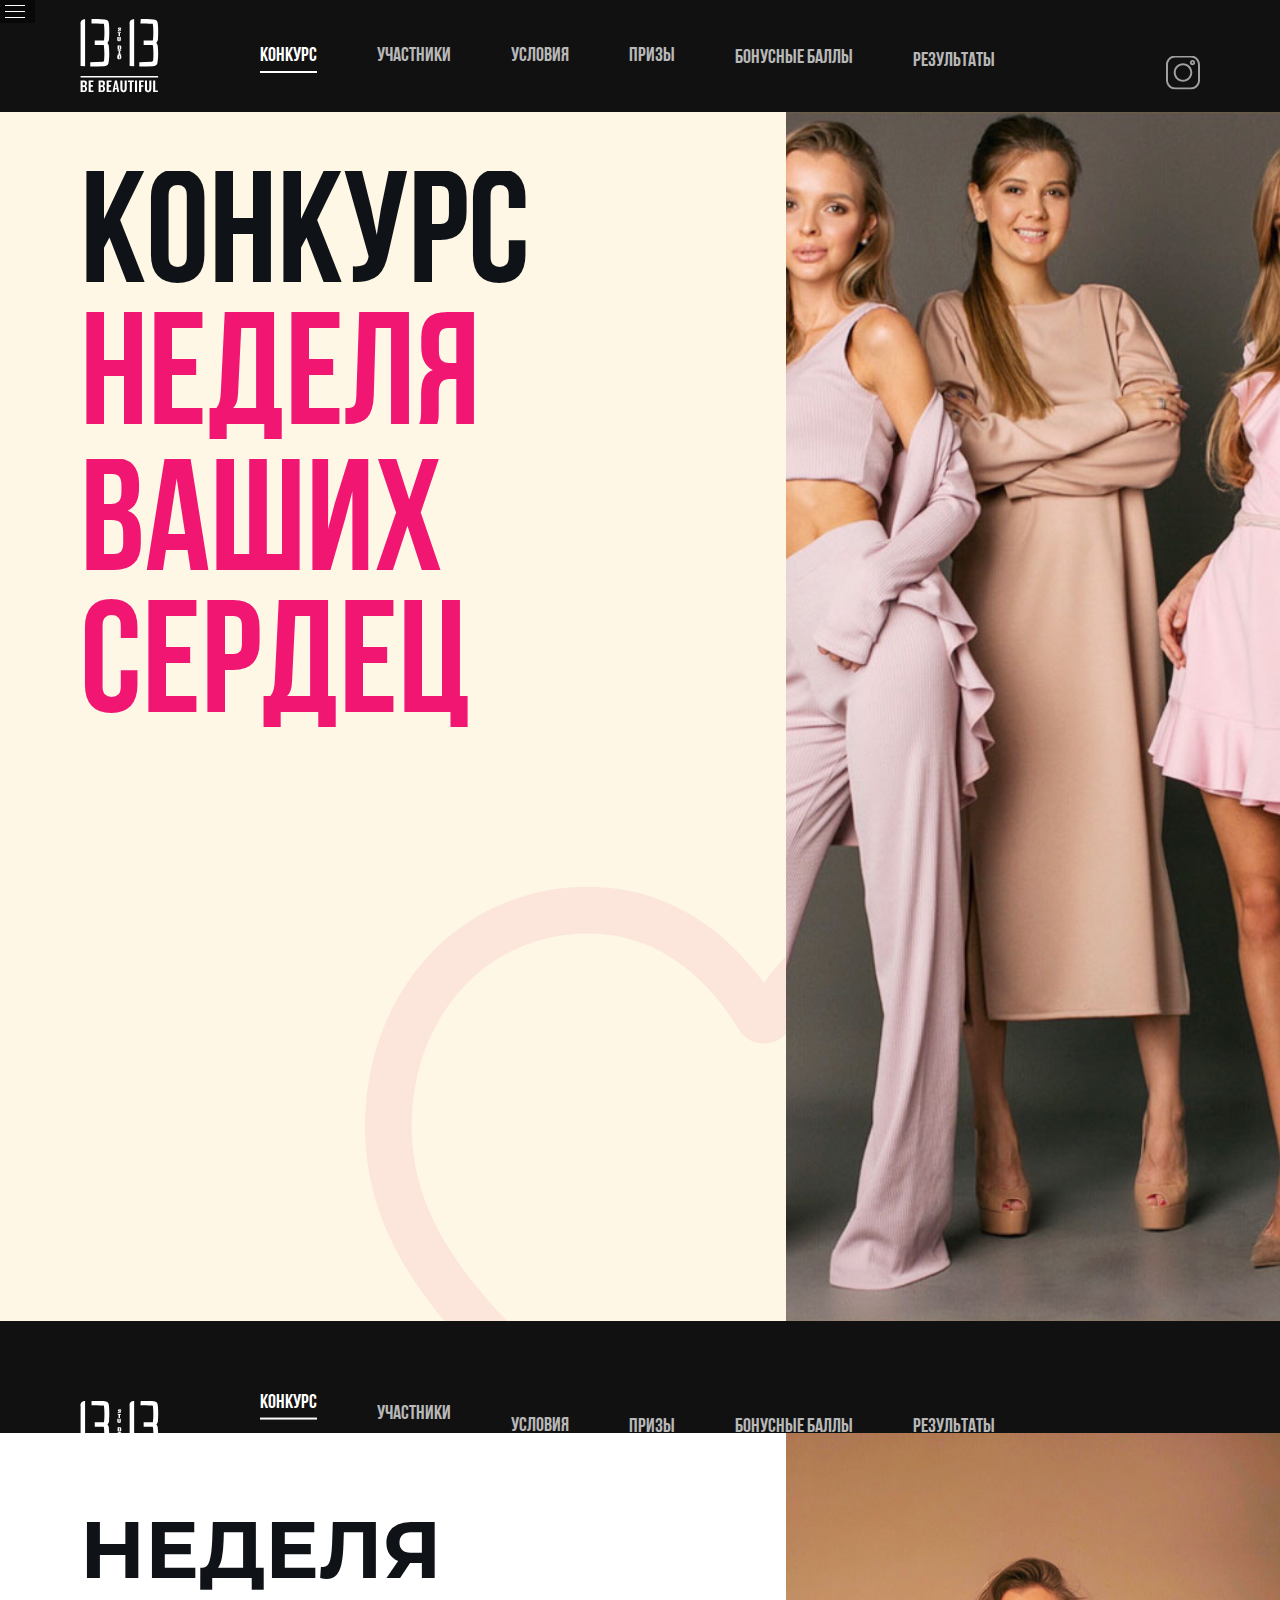
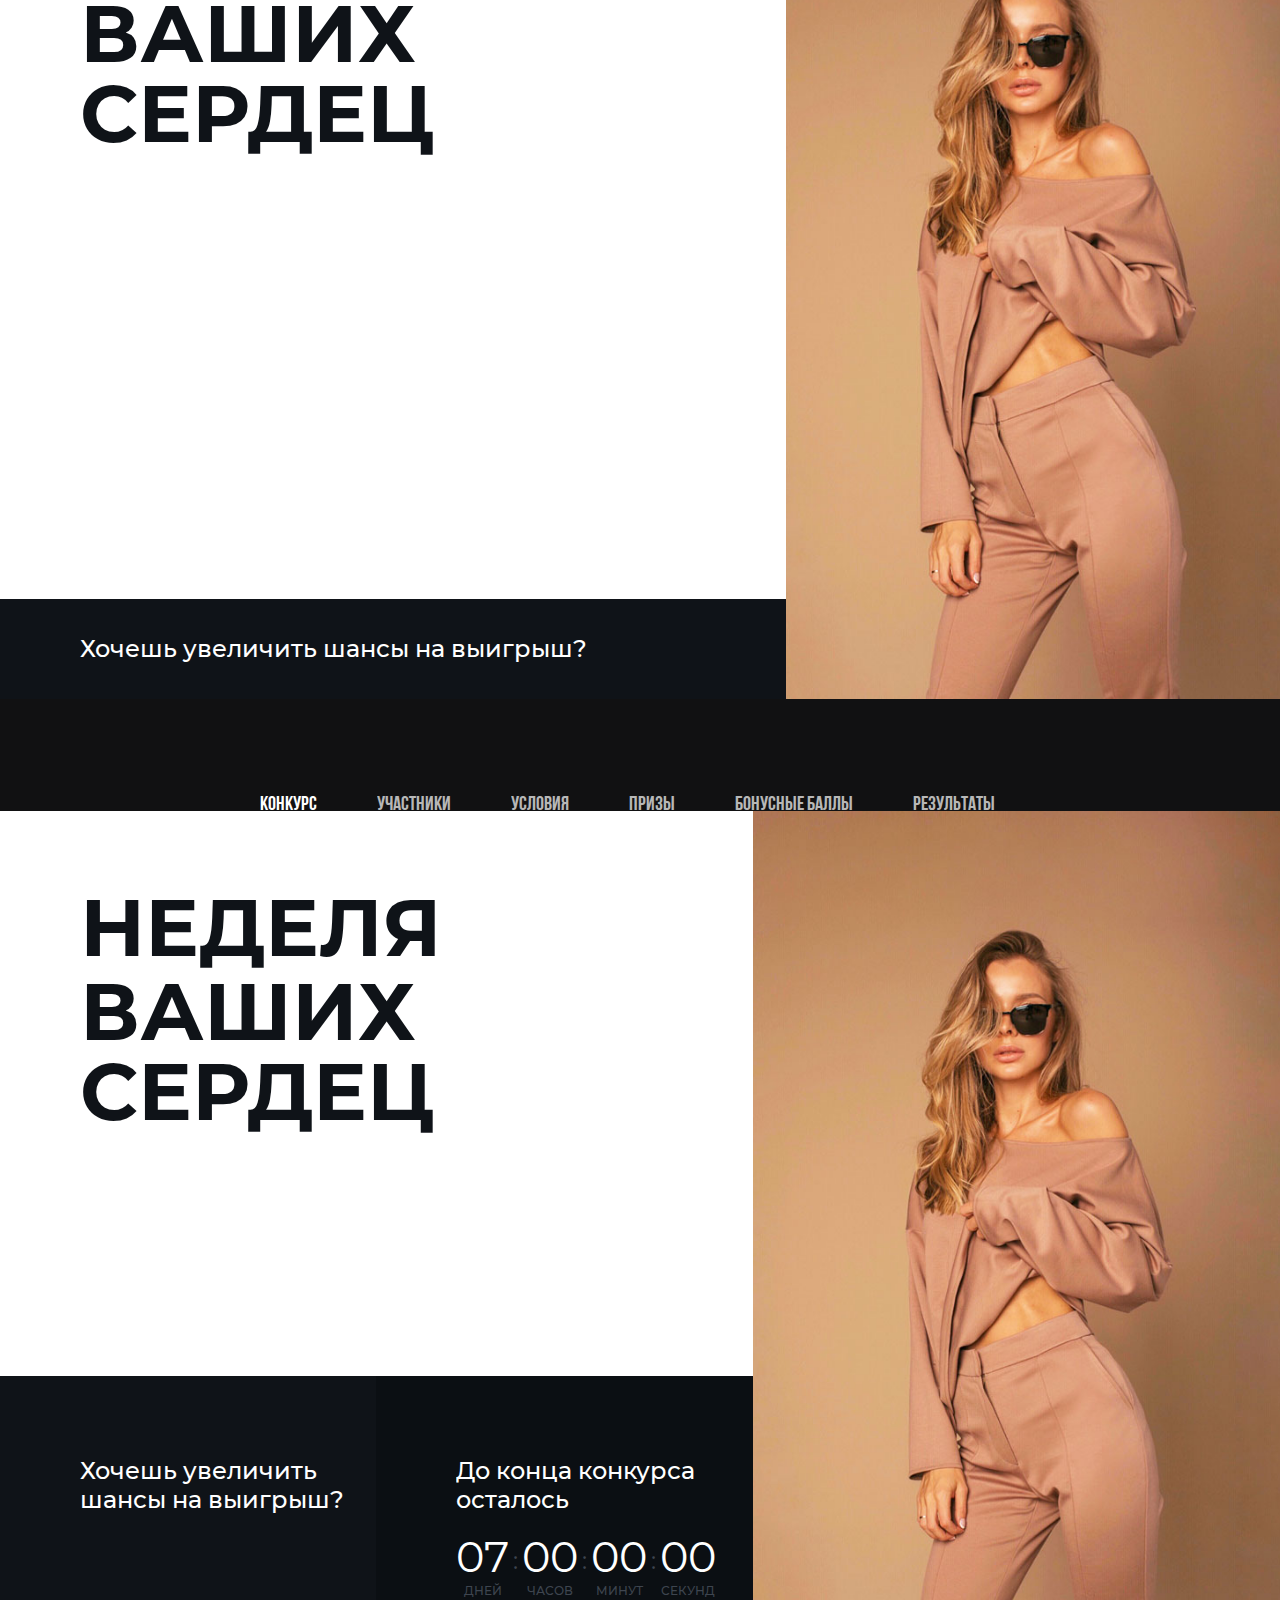
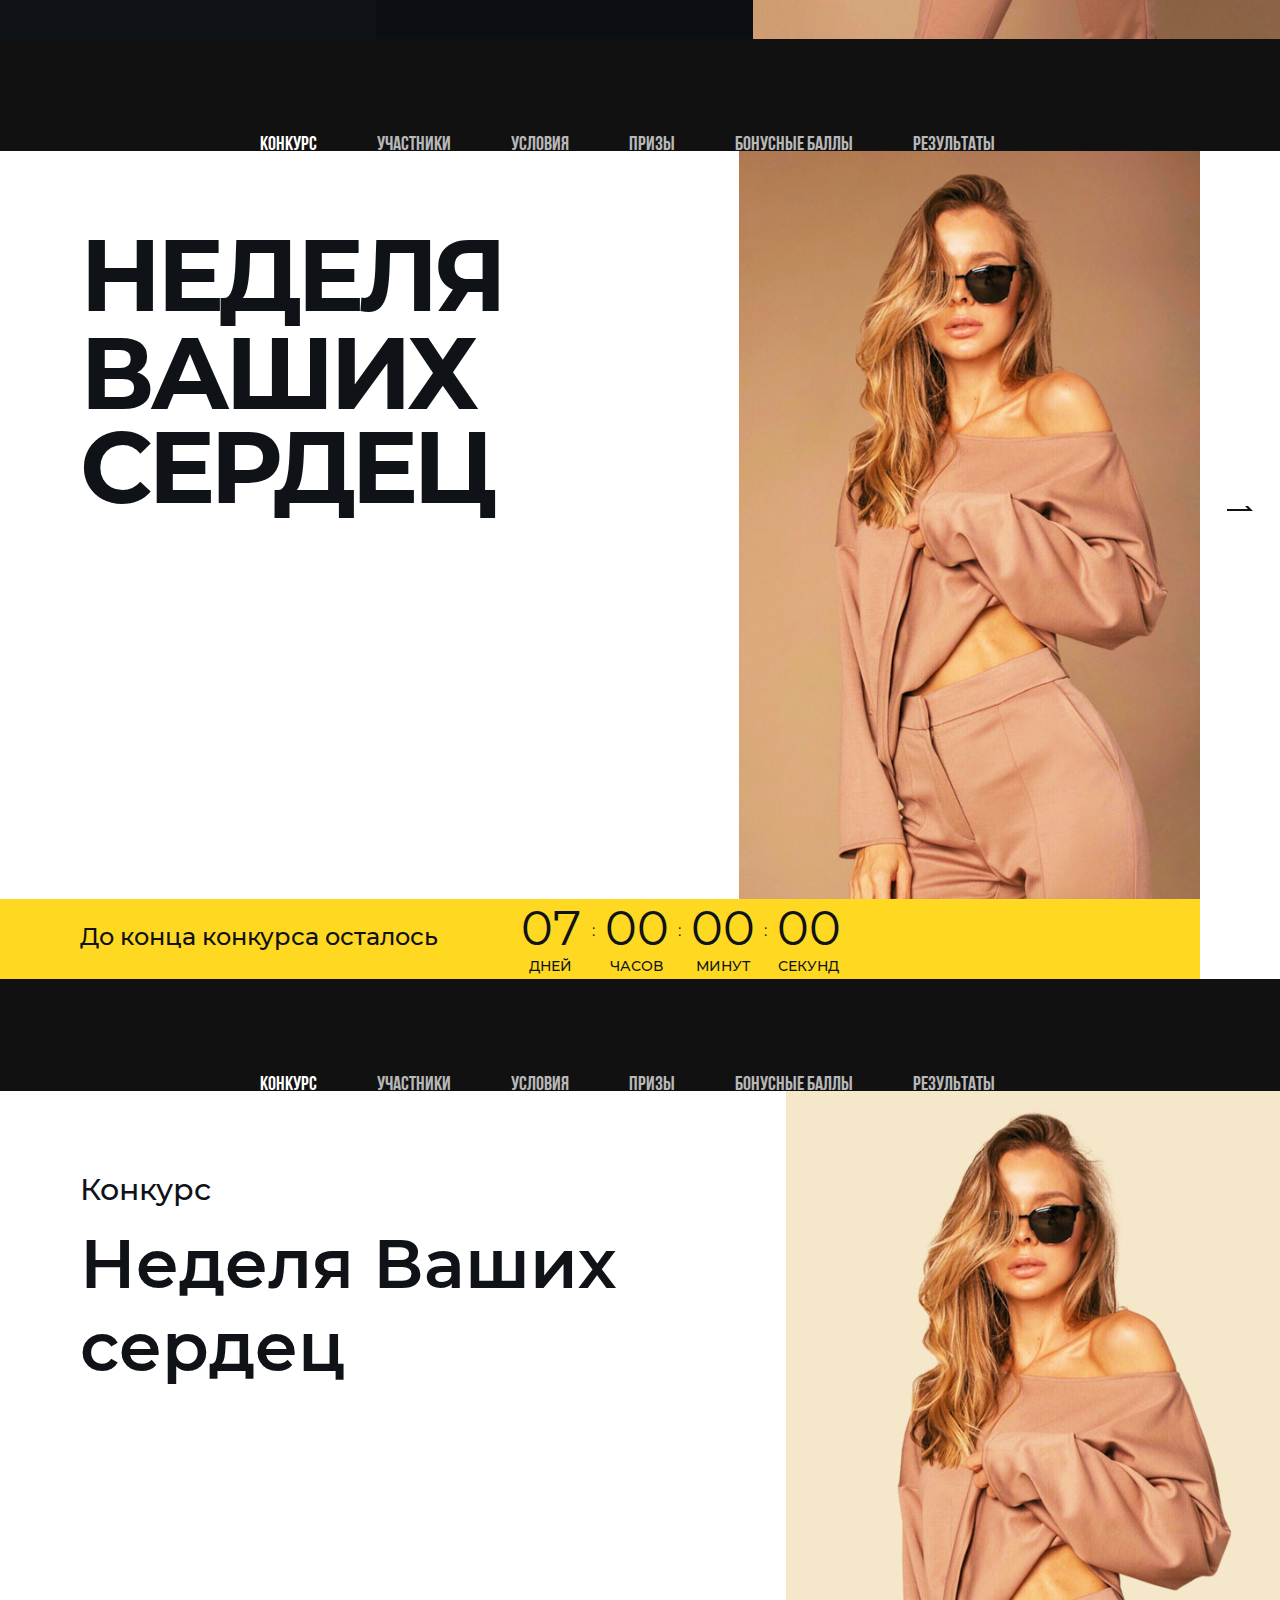
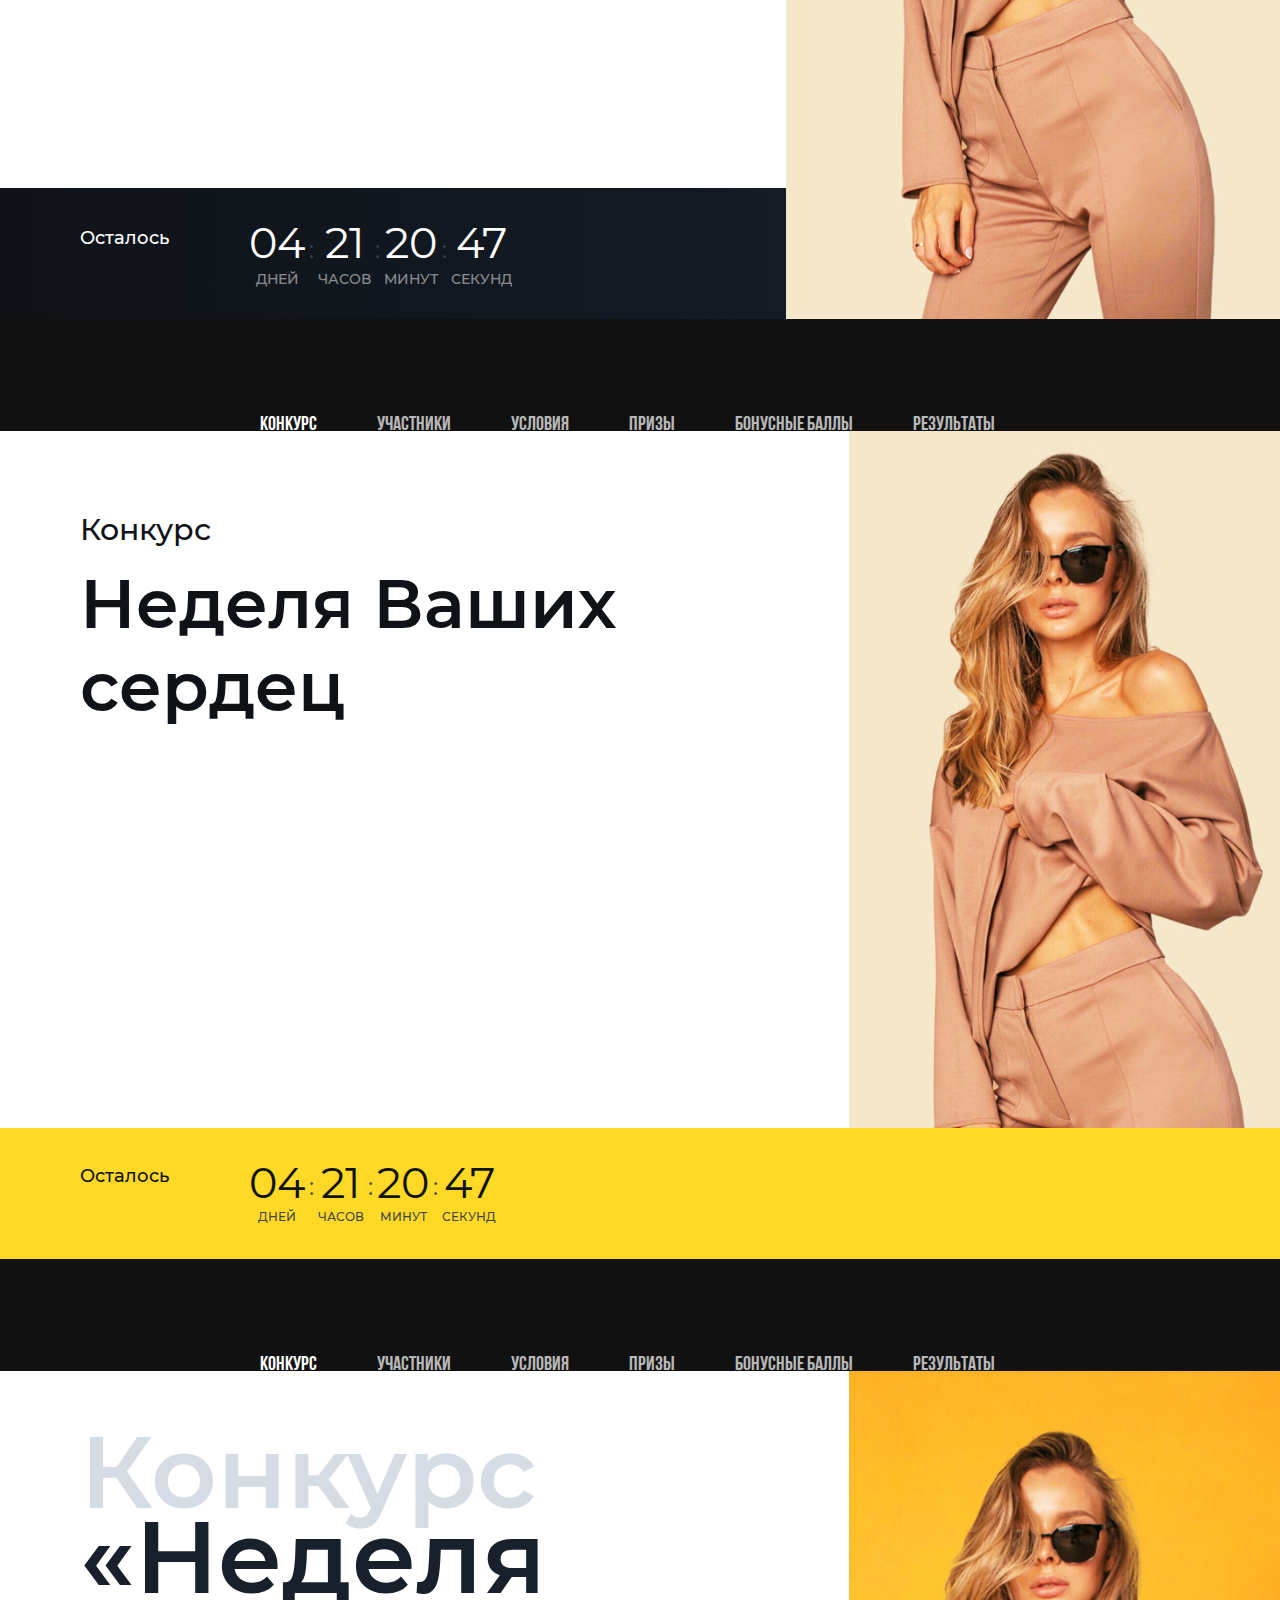
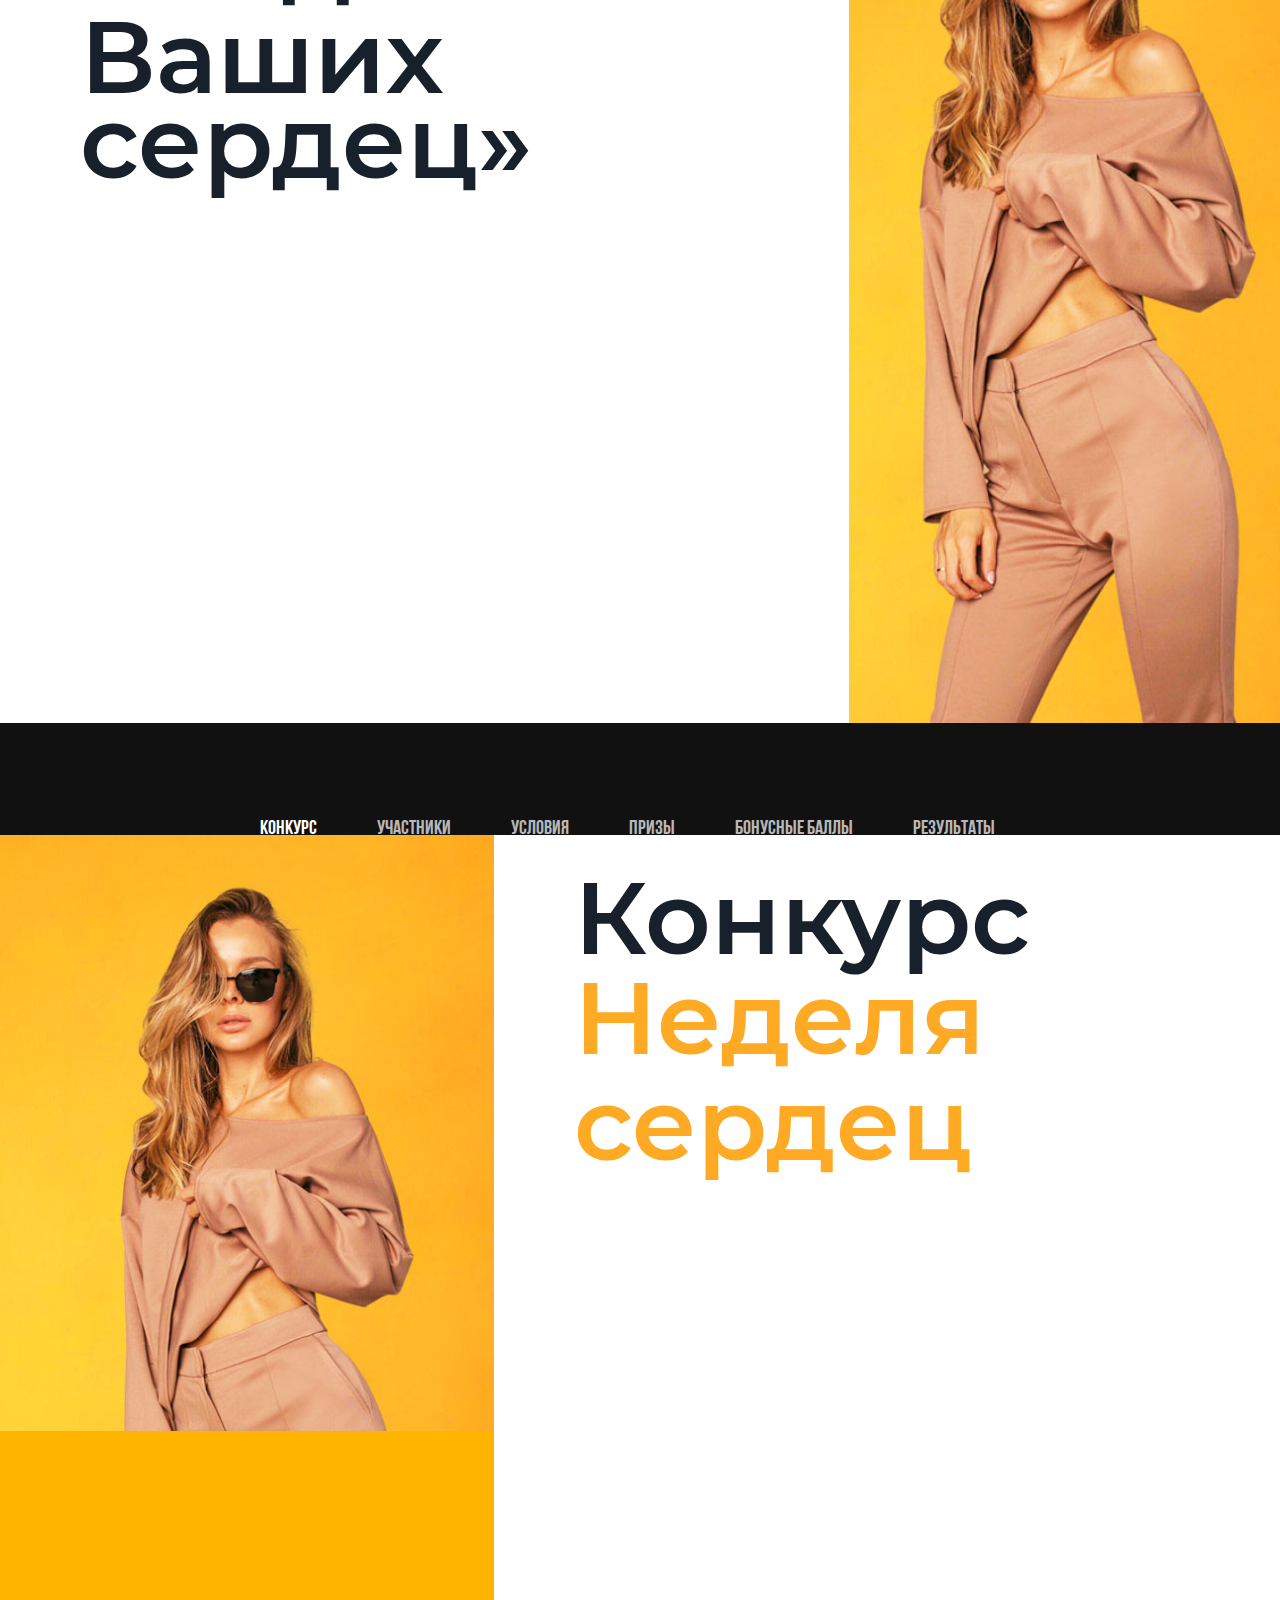
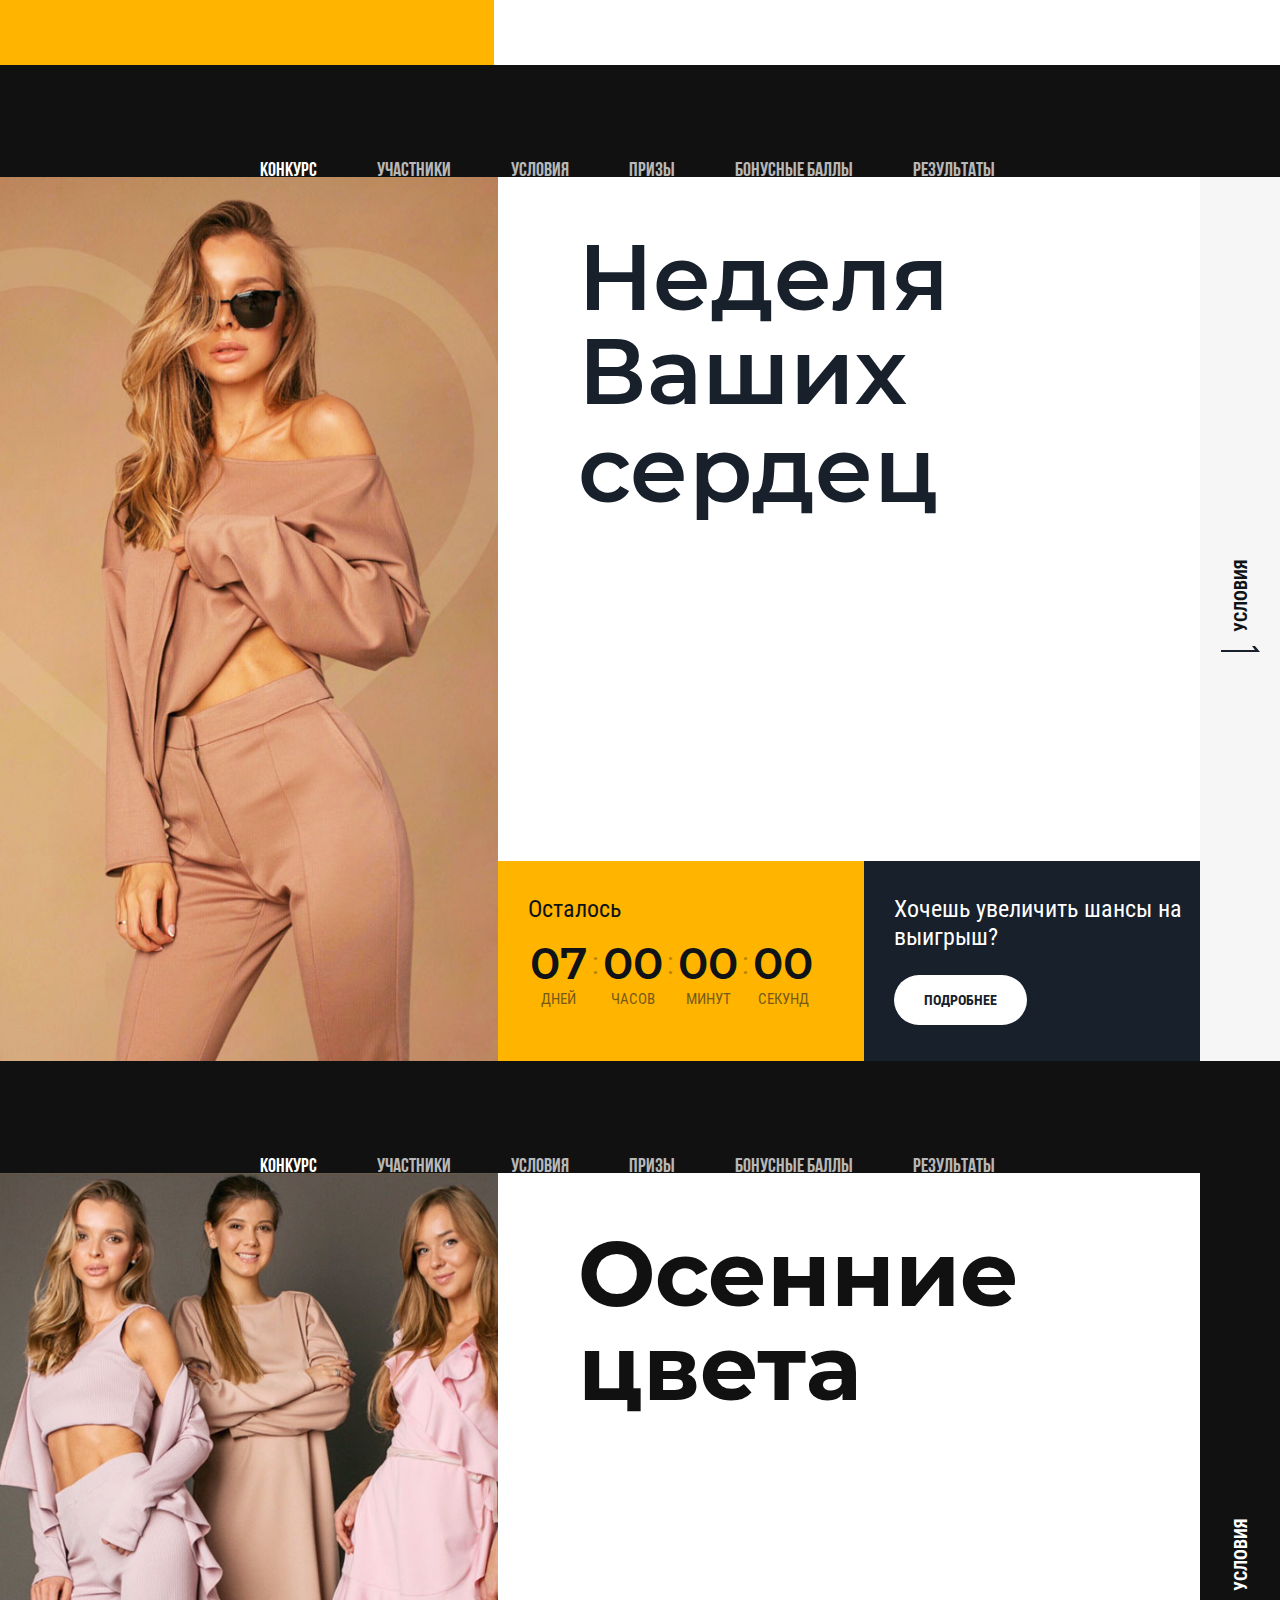
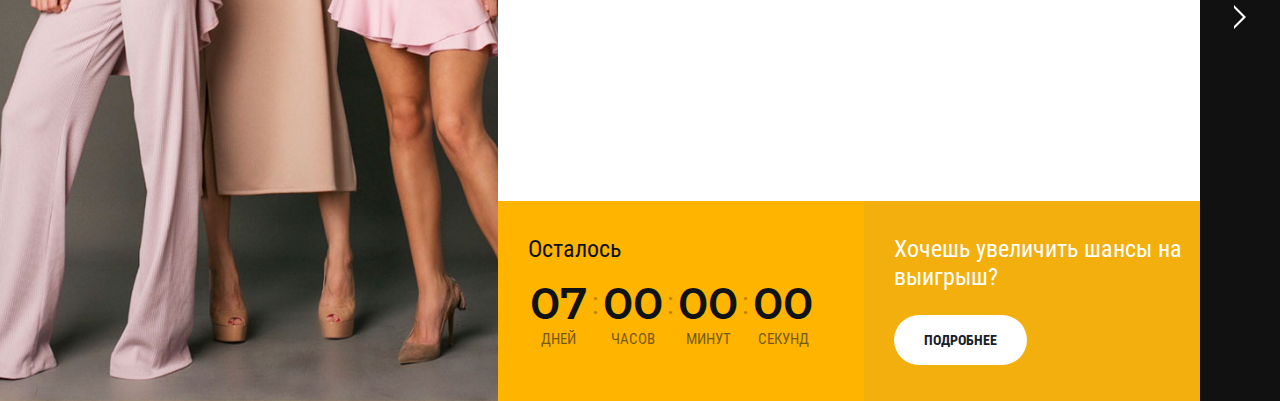
==== commit 5877b3c5: "admin page" ====
--- a/headers.html
+++ b/headers.html
@@ -2,7 +2,7 @@
 <html lang="en">
 <head>
     <meta charset="UTF-8">
-    <title>Index</title>
+    <title>Headers</title>
     <link rel="stylesheet" href="assets/css/main.css">
 </head>
 <body>
--- a/assets/css/main.css
+++ b/assets/css/main.css
@@ -1 +1 @@
-body{margin:0;padding:0;font-family:BebasNeue;color:#0f1318;background-color:#f2f2f5}.clearfix:after{content:"";display:table;clear:both}.section{position:relative;overflow:hidden}.gray-section{background-color:#f2f2f5;color:#111112}.yellow-section{background-color:#ffb400;color:#111112;padding-bottom:194px}@media (max-width: 1147px){.yellow-section{padding-bottom:80px}}.padding-top{padding-top:184px}.container{width:1258px;margin:0 auto;min-width:850px}@media (max-width: 1258px){.container{width:100%}}.draw-container{width:824px}.h2{font-size:75px;margin:0}@media (max-width: 1258px){.h2{padding-left:30px}}.prize-section{padding-bottom:220px}@media (max-width: 1236px){.prize-section{padding-bottom:0px}}.h5{font-size:24px;margin:90px 0px 35px 0px}@media (max-width: 1258px){.h5{padding-left:30px}}.draw-content-container{margin-bottom:184px}@media (max-width: 1258px){.draw-content-container{padding-left:30px}}.h1-wrapper{overflow:hidden}.border{height:200vh;background-color:#111112;z-index:10}.border-left{float:left}.border-right{float:right}.slideUp{-webkit-animation-name:slideUp;animation-name:slideUp;-webkit-animation-duration:400ms;animation-duration:400ms;-webkit-animation-timing-function:linear;animation-timing-function:linear}.fadeIn{-webkit-animation-name:fadeIn;animation-name:fadeIn;-webkit-animation-duration:400ms;animation-duration:400ms;-webkit-animation-timing-function:ease-out;animation-timing-function:ease-out}@-webkit-keyframes slideUp{0%{-webkit-transform:translateY(100%);transform:translateY(100%)}100%{-webkit-transform:translateY(0%);transform:translateY(0%)}}@keyframes slideUp{0%{-webkit-transform:translateY(100%);transform:translateY(100%)}100%{-webkit-transform:translateY(0%);transform:translateY(0%)}}@-webkit-keyframes fadeIn{0%{opacity:0}100%{opacity:1}}@keyframes fadeIn{0%{opacity:0}100%{opacity:1}}@font-face{font-family:'BebasNeue';src:url(../fonts/BebasNeueBold.ttf)}@font-face{font-family:'MontserratRegular';src:url(../fonts/Montserrat-Regular.ttf)}@font-face{font-family:'Montserrat';src:url(../fonts/Montserrat-Medium.ttf)}@font-face{font-family:'Montserrat';src:url(../fonts/Montserrat-Bold.ttf);font-weight:bold}@font-face{font-family:'MontserratSemiBold';src:url(../fonts/Montserrat-SemiBold.ttf)}@font-face{font-family:'MontserratLight';src:url(../fonts/Montserrat-Light.ttf)}@font-face{font-family:'MontserratExtraLight';src:url(../fonts/Montserrat-ExtraLight.ttf)}@font-face{font-family:'RobotoCondensed';src:url(../fonts/RobotoCondensed-Regular.ttf);font-weight:normal}@font-face{font-family:'RobotoCondensed';src:url(../fonts/RobotoCondensed-Bold.ttf);font-weight:bold}nav{min-width:590px}.nav{width:100%;height:112px;font-size:20px;position:relative;z-index:300;background-color:#111112;display:flex;overflow:hidden}.sticky{position:fixed;top:0}.navicon{margin:auto 0px;display:flex}.navicon-logo{width:80px;height:74px;padding-left:80px;margin:19px 100px 19px 0px}@media (max-width: 1147px){.navicon-logo{margin-right:64px}}@media (max-width: 1258px){.navicon-logo{padding-left:30px}}.navicon-inst{opacity:0.6;width:34px;height:34px;margin:39px 80px 39px auto}.navicon-inst:hover{opacity:1;cursor:pointer}.navmenu{display:block;list-style:none;margin:46px 0px 0px 0px;padding:0px}.navmenu li{display:block;float:left;margin:0px 60px 0px 0px;padding:0px}.navmenu li:last-child{margin-right:0px}.navmenu a{opacity:0.7;color:#fff;text-decoration:none;padding-bottom:5px}.navmenu a.active{opacity:1;border-bottom:2px solid #fff}.navmenu a:hover{opacity:1}@media (max-width: 1147px){.navmenu{margin:0px}.navmenu li{margin:45px 28px 0px 0px}}.navigation{height:112px;background-color:#111112;font-size:20px;display:flex;justify-content:space-between;align-items:center;position:absolute;width:100%}.navigation-item{opacity:0.6;transition-duration:0.4s}.navigation-item:hover{opacity:1}.navigation-item:first-child{margin-left:80px}.navigation-item:first-child .arrow-icon{margin-right:21px}@media (max-width: 1258px){.navigation-item:first-child{margin-left:30px}}.navigation-item:last-child{margin-right:80px}.navigation-item:last-child .arrow-icon{margin-left:21px}@media (max-width: 1258px){.navigation-item:last-child{margin-right:30px}}.arrow-item{display:flex;align-items:center;color:#fff;text-decoration:none}.arrow-icon{height:28px;width:16px}.x-icon{width:44px;height:44px}.header{position:relative;background-color:#fef7e5;text-transform:uppercase;display:flex;overflow:hidden}.header-col{margin-top:112px}.header-container{padding:0px 0px 110px 80px;position:relative;z-index:2;flex:1}@media (max-width: 1258px){.header-container{padding-left:30px}}@media (max-width: 1147px){.header-container{width:100%}}.header-col-img-wrap{flex:0.7;overflow:hidden}.header-col-img{background-image:url("../images/1st-screen-photo.jpg");background-repeat:no-repeat;background-position:top, center;background-size:cover;z-index:1;height:100%}.header-col-img:hover{height:200%;background-position:left, center}@media (max-width: 1575px){.header-col-img:hover{height:140%}}@media (max-width: 1147px){.header-col-img:hover{height:110%}}.background-heart{opacity:0.07;position:absolute;bottom:-320px;right:70px;width:892px;height:798px}.h1{font-size:160px;margin:59px 0 24px 0;line-height:142px;display:inline-block;color:#f01672}.not-pink{color:#0f1318}.h4{font-size:24px;margin-top:40px}.condition-list{text-transform:none;font-family:Montserrat;font-size:18px;margin:auto 0px auto 16px}.condition-list *{display:inline-block}@media (max-width: 1575px){.condition-list{display:flex;flex-direction:column}}.condition-item{position:relative}@media (max-width: 1575px){.condition-item:first-child{margin-top:0px}}@media (max-width: 1575px){.condition-item{margin-top:28px}}.condition-item-number{margin-right:27px}@media (max-width: 1575px){.condition-item-number{margin-right:27px;width:10px;text-align:center}}.condition-item-label{margin-right:45px;opacity:0.8}@media (max-width: 1575px){.condition-item-label{margin-right:38px;font-size:18px}}.win-label{margin-right:0px}.circle{top:-11px;left:-16px;position:absolute;width:38px;height:38px;border:solid 2px #e6e6e6;border-radius:50%}.circle-win{border:solid 2px #f2af0d;background-color:#f2af0d;justify-content:center;margin:auto}.main-win-icon{border:none;fill:#fff;display:block;position:absolute;top:11px;left:10px;width:18px;height:18px}.conditions,.timer-block,.h2-container{overflow:hidden}.conditions-ctn{display:flex}.timer{margin-top:30px}.timer-element{display:inline-block}.timer-number{font-size:105px;display:block;margin-bottom:-30px;margin-top:-18px}@media (max-device-width: 1750px){.timer-number{margin-top:-5px}}.string{display:inline-block}.string-wrapper{display:block;overflow:hidden;padding-bottom:4px}.number-wrapper{overflow:hidden;display:inline-block;height:78px}.timer-text{text-align:center;display:block;opacity:0.6;font-size:24px}.timer-separator{opacity:0.3;font-size:52px;margin:0;padding:0px 50px;vertical-align:90%}@media (max-width: 1575px){.timer-separator{padding:0px 21px}}@media (max-width: 920px){.timer-separator{padding:0px 11px}}@media (max-width: 1575px){.main-items-animation{padding-bottom:10px}}.header_1{color:#0f1318;min-height:940px;background-color:#fff;font-family:Montserrat;display:flex;position:relative;overflow:hidden}.h1_1{margin:77px 0 0 0;font-size:80px;text-transform:uppercase;font-weight:bold;line-height:80px}.header-container_1{flex:1;padding:0 0 100px 80px}@media (max-width: 1258px){.header-container_1{padding:0 0 130px 30px}}.header-col-img-wrap_1{flex:0.7}.h4_1{font-size:24px;font-weight:normal;margin:0;margin-top:61px}.condition-item_1{position:relative;margin-top:45px}.condition-item_1 .circle{left:0px}.condition-item_1:last-child .condition-item-label_1{margin-top:-8px}.condition-item-number_1{min-width:42px;text-align:center;vertical-align:top;font-size:24px;font-family:MontserratRegular;color:#b1b3b5;margin:-6px 11px 0 0}.condition-item-label_1{font-size:18px;color:#6a717a;max-width:500px}.condition-item-label_1 a{color:#0f1318}.condition-item-text_1{display:flex}.condition-item-text_1 *{display:inline-block}.timer_1{margin-top:16px}.timer-element_1{display:inline-block;text-align:center}.number-wrapper_1{display:block;text-align:center}.timer-number_1{display:block;font-size:48px;font-family:MontserratRegular;min-width:65px}.timer-text_1{font-family:Montserrat;color:#6a717a;font-size:14px;display:block;text-align:center;text-transform:uppercase}.timer-separator_1{color:#b1b3b5;font-family:MontserratRegular;margin:0 5px;vertical-align:35px}.black-line_1{background-color:#0f1318;height:100px;width:100%;position:absolute;bottom:0;color:#fff;display:flex;align-items:center;font-size:24px;padding-left:80px}@media (max-width: 1258px){.black-line_1{padding-left:30px}}.header-col-img_1{background-image:url("../images/1st-screen-photo_1.jpg");background-repeat:no-repeat;background-position:top, center;background-size:cover;z-index:1;height:100%}.header-col-img_1:hover{height:200%;background-position:left, center}@media (max-width: 1575px){.header-col-img_1:hover{height:140%}}@media (max-width: 1147px){.header-col-img_1:hover{height:110%}}.header-container_2{flex:1;position:relative}.header-content_2{padding:0 0 0px 80px}@media (max-width: 1258px){.header-content_2{padding:0 0 0px 30px}}.black-line_2{height:263px;display:flex;position:absolute;bottom:0;width:100%;color:#fff}.black-line-item_2{padding:80px 0 0 80px;color:#fff}@media (max-width: 1258px){.black-line-item_2{padding-left:30px}}.black-line-text_2{flex:1;background-color:#0f1318;font-size:24px}.black-line-timer_2{flex:1;background-color:#0b0f13}.h4_2{font-size:24px;margin:0;font-weight:normal}.header-col-img_2{background-image:url("../images/1st-screen-photo_1.jpg");background-repeat:no-repeat;background-position:top, center;background-size:cover;z-index:1;height:100%}.header-col-img_2:hover{height:200%;background-position:left, center}@media (max-width: 1575px){.header-col-img_2:hover{height:140%}}@media (max-width: 1147px){.header-col-img_2:hover{height:110%}}.timer-number_2{display:block;font-size:48px;font-family:MontserratRegular;min-width:65px}@media (max-width: 1575px){.timer-number_2{font-size:43px;min-width:45px}}.timer-text_2{font-family:Montserrat;color:#3e454f;font-size:14px;display:block;text-align:center;text-transform:uppercase}@media (max-width: 1575px){.timer-text_2{font-size:12px}}.timer-separator_2{font-size:24px;color:#3e454f;font-family:MontserratRegular;margin:0 5px;vertical-align:35px}@media (max-width: 1575px){.timer-separator_2{font-size:24px;margin:0;vertical-align:26px}}.black-line-container_2{position:absolute;bottom:0;display:flex;width:100%;height:263px}.nav-for-test{position:absolute;font-family:BebasNeue}.h1_3{margin:77px 0 0 0;font-size:100px;text-transform:uppercase;font-weight:bold;line-height:94px;letter-spacing:-5px}.h4_3{font-size:24px;font-weight:normal;margin:48px 0 0 0}.chance-text_3{font-size:24px;border-bottom:2px solid #313336;display:inline-block;padding-bottom:4px;margin-top:68px}.chance-text_3 a{text-decoration:none;color:#0f1318}.chance-text-block_3{overflow:hidden}.header-col-img_3{background-image:url("../images/1st-screen-photo_3.jpg");background-repeat:no-repeat;background-position:top, center;background-size:cover;z-index:1;height:100%}.header-col-img_3:hover{height:200%}@media (max-width: 1575px){.header-col-img_3:hover{height:140%}}@media (max-width: 1147px){.header-col-img_3:hover{height:110%}}.vertical-white-arrow_3{flex-basis:80px;background-color:#fff;display:flex;align-items:center;justify-content:center;z-index:1}.vertical-white-arrow_3 img{width:26px;height:5px}.yellow-line_3{background-color:#ffd822;position:absolute;bottom:0;width:100%;height:80px}.timer-block_3{overflow:hidden;display:flex;align-items:center;color:#0f1318}.timer-block_3>*{display:inline-block;margin-left:80px}@media (max-width: 1258px){.timer-block_3>*{margin-left:30px}}.timer-block_3 .time-left-text_3{font-size:24px}.timer-text_3{font-family:Montserrat;color:#0f1318;font-size:14px;display:block;text-align:center;text-transform:uppercase}.timer-separator_3{color:#0f1318;font-family:MontserratRegular;margin:0 5px;vertical-align:35px}.h1_4{margin-top:80px}.h1_4 .h1-small_4{font-size:30px;font-weight:normal;margin-bottom:10px}.h1_4 .h1-big_4{font-size:68px;font-family:MontserratSemiBold}.h1_4 span{display:block}.h4_4{font-size:18px;font-weight:normal;margin:48px 0 0 0}.condition-item-label_4{font-size:18px;color:#6a717a}.condition-item-label_4 a{color:#0f1318}.conditions_4{overflow:hidden;padding-bottom:8px;margin-top:42px}.circle-last_4{border:solid 2px #0f1318}.condition-item-number-last_4{color:#0f1318}.condition-item-label-last_4{color:#0f1318;border-bottom:1px solid #0f1318}.black-line_4{background-image:linear-gradient(270deg, #16202d 0%, #0f1318 100%);position:absolute;bottom:0;width:100%;height:131px;color:#fff}.h4_4{font-size:18px;margin:0;font-weight:normal}.timer-block_4{overflow:hidden;display:flex;align-items:center}.timer-block_4 .h4_4{font-size:18px;font-weight:normal;margin-top:0;margin-bottom:0}.timer-block_4>*{display:inline-block;margin-left:80px}@media (max-width: 1258px){.timer-block_4>*{margin-left:30px}}.timer-text_4{font-family:Montserrat;color:#fff;opacity:0.5;text-align:center;text-transform:uppercase;margin-top:-9px;font-size:14px}.timer_4{margin-top:28px}.header-col-img-wrap_4{z-index:1}.header-col-img_4{background-image:url("../images/1st-screen-photo_4.jpg");background-repeat:no-repeat;background-position:top, center;background-size:cover;z-index:2;height:100%}.header-col-img_4:hover{height:200%;background-position:left, center}@media (max-width: 1575px){.header-col-img_4:hover{height:140%}}@media (max-width: 1147px){.header-col-img_4:hover{height:110%}}.circle-last_5{background-color:#0067e6;border:2px solid #0067e6}.condition-item-number-last_5{color:#fff;z-index:0}.yellow-line_5{background-color:#ffd926;position:absolute;bottom:0;width:100%;height:131px;color:#0f1318;z-index:1}.header-col-img_5{background-image:url("../images/1st-screen-photo_4.jpg");background-repeat:no-repeat;background-position:top, center;background-size:cover;height:100%}.header-col-img_5:hover{height:200%;background-position:left, center}@media (max-width: 1575px){.header-col-img_5:hover{height:140%}}@media (max-width: 1147px){.header-col-img_5:hover{height:110%}}.header-col-img-wrap_5{flex:0.56}.header-container_6{flex:1;padding-left:80px}@media (max-width: 1258px){.header-container_6{padding-left:30px}}.h1_6{color:#17202b;font-size:102px;font-family:MontserratSemiBold;margin:58px 0 0 0;line-height:85px}.h1_6 .gray-word{color:#d6dce3}.h1_6 .string-wrapper{padding-bottom:15px}.condition-item-label_6{font-size:24px;color:#17202b;font-family:RobotoCondensed}.condition-item-label_6 a{color:#d237a8;text-decoration:none}.condition-item-number_6{min-width:42px;text-align:center;vertical-align:top;font-size:24px;font-family:MontserratRegular;color:#b1b3b5;margin-right:15px}.circle_6{top:-6px}.circle-last_6{top:-6px;background-color:#d237a8;border:2px solid #d237a8}.condition-item-number-last_6{color:#fff;z-index:0}.condition-item-label-last_6{border-bottom:2px solid #17202b}.conditions_6{overflow:hidden;padding-bottom:5px;margin-top:7px}.timer_6{margin-top:7px}.timer-number_6{font-family:MontserratExtraLight;font-size:104px;min-width:140px;display:block}@media (max-width: 1258px){.timer-number_6{font-size:90px;min-width:110px}}.timer-separator_6{color:#0f1318;opacity:0.3;font-family:MontserratRegular;margin:0 15px;vertical-align:58px;font-size:52px}@media (max-width: 1258px){.timer-separator_6{font-size:45px;vertical-align:38px;margin:0 5px}}.timer-text_6{font-family:Montserrat;color:#0f1318;opacity:0.6;font-size:30px;display:block;text-align:center;text-transform:uppercase;margin-top:-18px}@media (max-width: 1258px){.timer-text_6{font-size:24px;margin-top:-12px}}.h4_6{font-family:RobotoCondensed;font-size:24px;color:#17202b;font-weight:normal;margin:61px 0 0 0}.header-col-img_6{background-image:url("../images/1st-screen-photo_6.jpg");background-repeat:no-repeat;background-position:top, center;background-size:cover;height:100%}.header-col-img_6:hover{height:200%;background-position:left, center}@media (max-width: 1575px){.header-col-img_6:hover{height:140%}}@media (max-width: 1147px){.header-col-img_6:hover{height:110%}}.header-col-img-wrap_7{flex:0.7;position:relative}.orange-block_7{background-color:#ffb400;height:234px;display:flex;position:absolute;bottom:0;width:100%}.header-col-img_7{background-image:url("../images/1st-screen-photo_6.jpg");background-repeat:no-repeat;background-position:top, center;background-size:cover;height:100%}.header-col-img_7:hover{height:200%}@media (max-width: 1575px){.header-col-img_7:hover{height:140%}}@media (max-width: 1147px){.header-col-img_7:hover{height:110%}}.h1_7{font-size:102px;color:#ffaa25;font-family:MontserratSemiBold;margin:0;line-height:106px;margin-top:30px}.h1_7 .black-word{color:#17202b}.h1_7 .string-wrapper:last-child{margin-top:-10px}.conditions_7{overflow:hidden;padding-bottom:27px;margin-top:7px}.condition-item-label_7{font-size:24px;color:#17202b;font-family:RobotoCondensed}.condition-item-label_7 a{color:#17202b;text-decoration:none}.h4_7{font-family:RobotoCondensed;font-size:24px;color:#0f1318;font-weight:normal;margin:0}.timer-block_7{overflow:hidden;padding:45px 0 0 80px}@media (max-width: 1258px){.timer-block_7{padding-left:30px}}.timer-number_7{font-family:MontserratExtraLight;font-size:87px;display:block;min-width:115px}@media (max-width: 1575px){.timer-number_7{font-size:57px;min-width:75px}}.timer-separator_7{color:#0f1318;opacity:0.3;font-family:MontserratRegular;margin:0 15px;vertical-align:46px;font-size:43px}@media (max-width: 1740px){.timer-separator_7{margin:0 3px;vertical-align:27px}}@media (max-width: 1575px){.timer-separator_7{margin:0;vertical-align:27px}}.timer-text_7{font-family:RobotoCondensed;color:#0f1318;opacity:0.6;font-size:24px;display:block;text-align:center;text-transform:uppercase;margin-top:-18px}@media (max-width: 1575px){.timer-text_7{margin-top:-5px;font-size:16px}}.action-button_7{margin-top:68px}.action-button_7 a{font-size:24px;font-family:RobotoCondensed;padding:23px 37px}.condition-h_7{color:#b1b3b5;margin-top:67px}@media (max-width: 1258px){.timer_7{margin:30px 0 0 -5px}}.header-container_8{flex:1;position:relative}.header-content_8{padding-left:80px}@media (max-width: 1575px){.header-content_8{margin-bottom:200px}}@media (max-width: 1258px){.header-content_8{padding-left:30px}}.vertical-white-arrow_8{flex-basis:80px;background-color:#f6f6f6;display:flex;align-items:center;justify-content:center;z-index:1;flex-direction:column}.vertical-white-arrow_8 img{width:39px;height:6px;margin-top:40px}.vertical-text_8{-webkit-transform:rotate(270deg);transform:rotate(270deg);font-family:RobotoCondensed;font-weight:bold;text-transform:uppercase;font-size:18px}.h1_8{color:#17202b;font-size:92px;font-family:MontserratSemiBold;line-height:94px;margin:53px 0 0 0}.condition-item-label_8{max-width:500px;font-size:24px;color:#17202b;font-family:RobotoCondensed}.condition-item-label_8 a{color:#17202b;text-decoration:none}.label-middle_8{margin-top:-13px}.condition-item-last_8{margin-top:29px}.header-col-img-wrap_8{flex:0.71;position:relative}.h4_8{font-family:RobotoCondensed;font-size:24px;font-weight:normal;margin:0}.bottom_line_8{display:flex;position:absolute;bottom:0;width:100%;height:200px}.bottom_line_8>*{padding-top:34px}.timer-block_8{background-color:#ffb400;color:#0f1318;padding-left:80px;flex:1.1}@media (max-width: 1575px){.timer-block_8{padding-left:30px}}.chance-block_8{flex:1;background-color:#17202b;color:#fff;padding-left:40px}@media (max-width: 1575px){.chance-block_8{padding-left:30px}}.timer_8{margin-top:12px}@media (max-width: 1147px){.timer_8{margin-top:28px}}.timer-number_8{font-family:MontserratSemiBold;font-size:48px;display:block;min-width:64px}@media (max-width: 1575px){.timer-number_8{font-size:45px;min-width:60px}}@media (max-width: 1147px){.timer-number_8{font-size:32px;min-width:45px}}.timer-text_8{font-family:RobotoCondensed;color:#17202b;opacity:0.6;font-size:17px;display:block;text-align:center;text-transform:uppercase}@media (max-width: 1575px){.timer-text_8{font-size:15px}}@media (max-width: 1147px){.timer-text_8{font-size:13px}}.timer-separator_8{color:#0f1318;opacity:0.3;font-family:MontserratRegular;margin:0 15px;vertical-align:30px;font-size:32px}@media (max-width: 1575px){.timer-separator_8{margin:0}}@media (max-width: 1147px){.timer-separator_8{vertical-align:22px;font-size:27px}}.details-btn_8{margin-top:39px}.btn_8{font-size:14px;color:#17202b;padding:17px 30px;background-color:#fff;border-radius:40px;text-decoration:none;-webkit-user-select:none;-moz-user-select:none;-ms-user-select:none;user-select:none;transition-duration:0.4s;white-space:nowrap;text-transform:uppercase;font-family:RobotoCondensed;font-weight:bold}.btn_8:hover{background-color:#ffb400}.condition-h_8{color:#b1b3b5;margin-top:50px}.header-col-img_8{background-image:url("../images/1st-screen-photo_8.jpg");background-repeat:no-repeat;background-position:top, center;background-size:cover;height:100%}.header-col-img_8:hover{height:200%}@media (max-width: 1575px){.header-col-img_8:hover{height:140%}}@media (max-width: 1147px){.header-col-img_8:hover{height:110%}}.h1_9{color:#111112;font-size:92px;font-family:Montserrat;font-weight:bold;line-height:94px;margin:53px 0 0 0}.chance-block_9{flex:1;background-color:#f2af0d;color:#fff;padding-left:40px}@media (max-width: 1575px){.chance-block_9{padding-left:30px}}.btn_9:hover{background-color:#17202b;color:#fff}.vertical-white-arrow_9{flex-basis:80px;background-color:#111112;display:flex;align-items:center;justify-content:center;z-index:1;flex-direction:column;color:#fff}.vertical-white-arrow_9 img{width:12px;height:24px;margin-top:40px}.header-col-img_9{background-image:url("../images/1st-screen-photo.jpg");background-repeat:no-repeat;background-position:top, center;background-size:cover;z-index:1;height:100%}.header-col-img_9:hover{height:200%;background-position:left, center}@media (max-width: 1575px){.header-col-img_9:hover{height:140%}}@media (max-width: 1147px){.header-col-img_9:hover{height:110%}}.inst-icon{position:absolute;top:40px;right:80px;z-index:2;opacity:0.6;transition-duration:0.4s;width:34px;height:34px}.inst-icon:hover{opacity:1;cursor:pointer}.footer{height:112px;position:relative;background-color:#000;padding-left:80px}@media (max-width: 1258px){.footer{padding-left:30px}}.logo-footer{height:80px;width:74px;margin-top:18px}.number{position:absolute;top:43px;right:153px}.number a{font-size:24px;color:#fff;font-family:Montserrat;text-decoration:none}.btn{font-size:16px;color:#111112;padding:14px 26px;border:solid 2px #e6e0cf;border-radius:40px;text-decoration:none;-webkit-user-select:none;-moz-user-select:none;-ms-user-select:none;user-select:none;transition-duration:0.4s;white-space:nowrap;font-family:Montserrat;text-transform:none}.btn:hover{color:#fff;background-color:#000;border:solid 2px #000}.main-btn{height:18px;margin:auto}.members-filters-btn{float:right;margin-top:-27px;margin-left:-3px}@media (max-width: 1258px){.members-filters-btn{margin-right:80px}}@media (max-width: 1147px){.members-filters-btn{margin:-8px 78px 0px 0px}}.prize-item-btn{margin-top:38px}.prize-item-btn a{font-size:14px;padding:8px 16px}.filters{display:flex;font-family:Montserrat}.filter-groop{width:285px;font-size:18px}.custom-select{position:relative;font-family:Montserrat;-webkit-user-select:none;-moz-user-select:none;-ms-user-select:none;user-select:none}.custom-select select{display:none}.select-selected{background-color:#fbfbfb;border:2px solid #dbdbde}.select-selected:after{position:absolute;content:"";top:22px;right:17px;width:0;height:0;border:6px solid transparent;border-color:#111112 transparent transparent transparent}.select-selected.select-arrow-active:after{border-color:transparent transparent #111112 transparent;top:15px}.select-items div,.select-selected{color:#111112;padding:11px 16px}.select-items{position:absolute;background-color:#fff;top:100%;left:0;right:0;z-index:99;cursor:pointer;border:2px solid transparent;border-color:transparent #dbdbde #dbdbde #dbdbde;border-top:none}.select-hide{display:none}.select-items div:hover,.same-as-selected{background-color:#fbfbfb}.filter-groop{margin:100px 40px 0px 0px}.filter-label{margin-bottom:18px}.tooltip{position:relative;display:inline-block;-webkit-user-select:none;-moz-user-select:none;-ms-user-select:none;user-select:none}.tooltip .tooltiptext{visibility:hidden;width:120px;background-color:black;color:#fff;text-align:center;padding:5px 0px 6px 0px;position:absolute;z-index:1}.tooltip:hover .tooltiptext{visibility:visible}.tooltip .tooltiptext{top:-55px;left:-75%}.tooltip-text{display:block}.tooltip-text-second{color:#a9a9b4}.tooltip .tooltiptext::after{content:" ";position:absolute;top:100%;left:50%;margin-left:-5px;border-width:5px;border-style:solid;border-color:black transparent transparent transparent}.tabs-caption-wrap{display:block;font-family:Montserrat}@media (max-width: 1258px){.tabs-caption-wrap{padding-left:30px}}.tabs__caption{padding:0;margin:0;display:block}.tabs__caption li{float:left;display:block;margin-right:60px;opacity:0.4;font-size:24px;color:#111112;cursor:pointer;-webkit-user-select:none;-moz-user-select:none;-ms-user-select:none;user-select:none}.tabs__caption li.active-tab{opacity:1}@media (max-width: 1147px){.tabs__caption li{margin-top:10px;margin-right:30px;font-size:20px}}.tabs__content{display:none}.tabs__content.active-tab{display:block}.members-filters{margin-top:83px}.members-grid-header{display:flex;background-color:#eaeaeb;font-family:MontserratSemiBold;opacity:0.6;text-transform:uppercase;padding:24px 0px 18px 40px;margin:35px 0px 10px 0px;font-size:14px}.members-grid-items{font-family:Montserrat}.members-grid-item{display:flex;background-color:#fbfbfb;height:90px;margin-bottom:2px;transition-duration:0.2s;padding-left:36px}.members-grid-item:hover{background-color:#fff;border-left:2px solid #000;box-shadow:0 0px 40px -15px #000;position:relative}.user{margin-top:19px}.user-avatar{vertical-align:middle;border-radius:50%;width:50px;height:50px;margin-right:20px}.user-login{margin-top:17px}.likes{font-size:14px;margin:auto 0px auto 3px}.likes-big{font-size:18px}.likes-green{color:#c3dcba}.likes-green>span{color:#51bd2c}.likes-red{color:#f5bdbb}.likes-red>span{color:#e52f2a}.bonus-block{font-size:18px;display:inline-flex;margin:auto 0}.svg-cc{stroke-width:2px;position:absolute}.bonus{margin-left:25px;position:relative;width:26.219px;text-align:center;color:#dadada}.svg-cc{stroke-width:2px;position:absolute}.bonus-circle{top:-11px;left:-26px;position:absolute;width:38px;height:38px;border-radius:50%}.user-icon{width:20px;height:18px;margin:16px 0px 0px 9px}.rectangle{width:38px;height:48px;border:2px solid #ebebeb;margin:auto 0px auto 9px}.rating-number{margin:auto 35px auto auto;width:59px;text-align:right}.rating{font-family:MontserratLight;font-size:42px;color:#dadada}.rating-top{color:#111112}.members-show-more{background-color:#fbfbfb;height:60px;display:flex}.members-show-more-text{margin:auto;font-family:Montserrat;font-size:16px;color:#111112}.col{display:flex}.members-col1{flex-basis:54%}@media (max-width: 920px){.members-col1{flex:2}}.members-col2{flex-basis:8.59%}@media (max-width: 920px){.members-col2{flex:1}}.members-col3{flex-basis:17%}@media (max-width: 920px){.members-col3{flex:1.5}}.members-col4{flex-basis:11%}@media (max-width: 920px){.members-col4{flex:1}}.members-col5{flex-basis:8.75%}@media (max-width: 920px){.members-col5{flex:1}}.bonus:first-child{margin-left:10px}.conditions-block,.draw-items{font-family:Montserrat}.conditions-items{display:flex}@media (max-width: 1147px){.conditions-items{flex-direction:column;padding:0px 30px}}.conditions-item{flex:1;background-color:#fbfbfb;padding:28px 37px 35px 14px;margin-right:2px}.conditions-item-last{margin-right:0px}.conditions-text{font-size:24px;margin:60px 0px 95px 0px}@media (max-width: 1258px){.conditions-text{padding-left:30px}}.conditions-item-text{font-size:13.7px;margin:0;color:#5e5e5f}.conditions-item-text a{color:#111112}.conditions-heading{font-size:18px;margin-bottom:24px}.prize-items{display:flex;font-family:Montserrat;margin-top:95px;flex-wrap:wrap}.prize-items:last-child{margin-right:0px}.prize-item{height:347px;flex:1;text-align:center;background-color:#fbfbfb;margin:2px;padding:30px 0px 0px 0px;min-width:240px;transition-duration:0.4s}.prize-item:hover{background-color:#fff;box-shadow:0px 0px 30px -15px #000;position:relative}@media (max-width: 1236px){.prize-item:last-child{height:310px}}@media (max-width: 993px){.prize-item:last-child{height:347px}}.prize-item-heading{margin-top:25px;font-size:18px}.prize-item-text{margin-top:12px;font-size:14px;color:#5e5e5f}.how-works-items{display:flex}.how-works-items:last-child{margin-right:0px}@media (max-width: 1147px){.how-works-items{flex-direction:column;padding:0px 30px}}.how-works-item{flex:1;background-color:#ffc740;padding:28px 18px 38px 15px;margin:1px}.bonus-score-text{font-family:Montserrat;font-size:24px;margin:42px 0px 0px 0px}@media (max-width: 1258px){.bonus-score-text{padding-left:30px}}.how-works-content{font-family:Montserrat;display:inline-block}.how-works-heading{font-size:18px;margin-bottom:30px}.how-works-text{width:190px;font-size:14px}.how-works-scale{font-size:76px;display:inline;float:right}.how-works-text-l{width:365px;font-size:14px}.number-label{font-size:24px;opacity:0.6;color:#0f1318}.how-choose-block-same{width:74.33px;text-align:center}.how-works-item-l{transition-duration:0.2s}.how-works-item-l:hover{background-color:#ffe9b3}.i-icon{margin-left:13px;padding:3.5px 12px;border:solid 2px rgba(15,19,24,0.1);border-radius:50%}.i-icon:before{content:'i';color:#0f1318;opacity:0.8;font-size:18px}.tooltip-i .tooltiptext-i{top:-81px;left:-246px;width:485px;text-align:left;padding:14px 51px 17px 14px}.tooltiptext-i{font-size:14px}.draw-items{margin-top:40px}.draw-item{background-color:#fbfbfb;width:100%;height:185px;margin-bottom:2px;transition-duration:0.4s}.draw-item:hover{background-color:#fff;box-shadow:0px 0px 30px -15px #000;position:relative}.draw-image{float:left;margin-right:19px}.draw-btn{float:right;margin:-55px 38px 0px 0px}.draw-image-members{border-radius:50%;width:22px;height:22px}.draw-info-heading{padding:28px 0px 19px 0px;font-size:18px}.draw-info-plate{font-size:14px}.gray-text{color:#5e5e5f}.draw-info-date{margin-bottom:14px}.draw-info-quantity{margin-bottom:6px}.member-h5{font-size:24px;font-family:Montserrat;color:#111112;margin:0;font-weight:normal}@media (max-width: 1258px){.member-h5{padding-left:30px}}.info-winners-container{color:#111112;padding-top:112px}.winners-items-tab{padding-bottom:99px}.user-items-tab{padding-bottom:14px}.draw-information{padding:80px 0 0 0;display:flex}@media (max-width: 1258px){.draw-information{padding-left:30px}}.draw-information-image-container{width:284px;height:355px;overflow:hidden}.draw-information-text-container{padding-left:40px}.draw-information-image{width:100%}.draw-information-h1{margin:0;font-size:76px;margin-top:-14px;line-height:108px}.draw-information-items{display:flex;padding-top:35px}.draw-information-item{margin-right:60px;overflow:hidden}.draw-information-item:last-child{margin-right:0px}.draw-information-item-label{font-size:18px;font-family:Montserrat}.draw-information-item-value{font-size:24px;margin-top:12px}.tabs-padding{padding-top:54px}.winners-items{display:flex;flex-wrap:wrap;padding-top:35px}@media (max-width: 1258px){.winners-items{padding-left:30px}}.winners-items .winners-item{flex-basis:249px;margin:1px}.user-items{display:flex;flex-wrap:wrap;justify-content:space-between;padding-top:35px}.user-items .user-item{flex-basis:209px;margin-bottom:85px}@media (max-width: 1258px){.user-items{justify-content:center}}.place-container{padding-left:17px;height:78px;background-color:#fff;font-size:24px;color:#cac5bc;display:flex;align-items:center}.place-1st{color:#e8c400}.place-2nd{color:#efc87e}.place-3rd{color:#d2bb8e}.place-4th{color:#d1c6b1}.winner-container{height:254px;background-color:#fbfbfb;text-align:center;font-family:Montserrat;padding-top:29px}.user-image{width:140px;height:140px;border-radius:50%;overflow:hidden;display:inline-block}.user-image img{max-width:140px}.winner-login{font-size:18px;margin-top:23px}.winner-prize{font-size:13px;opacity:0.8;margin-top:11px}.all-user-login{font-size:18px;margin-top:13px;font-family:Montserrat;display:inline-flex}.user-item{text-align:center}.winners-h1{margin-top:-14px}
+body{margin:0;padding:0;font-family:BebasNeue;color:#0f1318;background-color:#f2f2f5}.clearfix:after{content:"";display:table;clear:both}.section{position:relative;overflow:hidden}.gray-section{background-color:#f2f2f5;color:#111112}.yellow-section{background-color:#ffb400;color:#111112;padding-bottom:194px}@media (max-width: 1147px){.yellow-section{padding-bottom:80px}}.padding-top{padding-top:184px}.container{width:1258px;margin:0 auto;min-width:850px}@media (max-width: 1258px){.container{width:100%}}.draw-container{width:824px}.h2{font-size:75px;margin:0}@media (max-width: 1258px){.h2{padding-left:30px}}.prize-section{padding-bottom:220px}@media (max-width: 1236px){.prize-section{padding-bottom:0px}}.h5{font-size:24px;margin:90px 0px 35px 0px}@media (max-width: 1258px){.h5{padding-left:30px}}.draw-content-container{margin-bottom:184px}@media (max-width: 1258px){.draw-content-container{padding-left:30px}}.h1-wrapper{overflow:hidden}.border{height:200vh;background-color:#111112;z-index:10}.border-left{float:left}.border-right{float:right}.slideUp{-webkit-animation-name:slideUp;animation-name:slideUp;-webkit-animation-duration:400ms;animation-duration:400ms;-webkit-animation-timing-function:linear;animation-timing-function:linear}.fadeIn{-webkit-animation-name:fadeIn;animation-name:fadeIn;-webkit-animation-duration:400ms;animation-duration:400ms;-webkit-animation-timing-function:ease-out;animation-timing-function:ease-out}@-webkit-keyframes slideUp{0%{-webkit-transform:translateY(100%);transform:translateY(100%)}100%{-webkit-transform:translateY(0%);transform:translateY(0%)}}@keyframes slideUp{0%{-webkit-transform:translateY(100%);transform:translateY(100%)}100%{-webkit-transform:translateY(0%);transform:translateY(0%)}}@-webkit-keyframes fadeIn{0%{opacity:0}100%{opacity:1}}@keyframes fadeIn{0%{opacity:0}100%{opacity:1}}@font-face{font-family:'BebasNeue';src:url(../fonts/BebasNeueBold.ttf)}@font-face{font-family:'MontserratRegular';src:url(../fonts/Montserrat-Regular.ttf)}@font-face{font-family:'Montserrat';src:url(../fonts/Montserrat-Medium.ttf)}@font-face{font-family:'Montserrat';src:url(../fonts/Montserrat-Bold.ttf);font-weight:bold}@font-face{font-family:'MontserratSemiBold';src:url(../fonts/Montserrat-SemiBold.ttf)}@font-face{font-family:'MontserratLight';src:url(../fonts/Montserrat-Light.ttf)}@font-face{font-family:'MontserratExtraLight';src:url(../fonts/Montserrat-ExtraLight.ttf)}@font-face{font-family:'RobotoCondensed';src:url(../fonts/RobotoCondensed-Regular.ttf);font-weight:normal}@font-face{font-family:'RobotoCondensed';src:url(../fonts/RobotoCondensed-Bold.ttf);font-weight:bold}nav{min-width:590px}.nav{width:100%;height:112px;font-size:20px;position:relative;z-index:300;background-color:#111112;display:flex;overflow:hidden}.sticky{position:fixed;top:0}.navicon{margin:auto 0px;display:flex}.navicon-logo{width:80px;height:74px;padding-left:80px;margin:19px 100px 19px 0px}@media (max-width: 1147px){.navicon-logo{margin-right:64px}}@media (max-width: 1258px){.navicon-logo{padding-left:30px}}.navicon-inst{opacity:0.6;width:34px;height:34px;margin:39px 80px 39px auto}.navicon-inst:hover{opacity:1;cursor:pointer}.navmenu{display:block;list-style:none;margin:46px 0px 0px 0px;padding:0px}.navmenu li{display:block;float:left;margin:0px 60px 0px 0px;padding:0px}.navmenu li:last-child{margin-right:0px}.navmenu a{opacity:0.7;color:#fff;text-decoration:none;padding-bottom:5px}.navmenu a.active{opacity:1;border-bottom:2px solid #fff}.navmenu a:hover{opacity:1}@media (max-width: 1147px){.navmenu{margin:0px}.navmenu li{margin:45px 28px 0px 0px}}.navigation{height:112px;background-color:#111112;font-size:20px;display:flex;justify-content:space-between;align-items:center;position:absolute;width:100%}.navigation-item{opacity:0.6;transition-duration:0.4s}.navigation-item:hover{opacity:1}.navigation-item:first-child{margin-left:80px}.navigation-item:first-child .arrow-icon{margin-right:21px}@media (max-width: 1258px){.navigation-item:first-child{margin-left:30px}}.navigation-item:last-child{margin-right:80px}.navigation-item:last-child .arrow-icon{margin-left:21px}@media (max-width: 1258px){.navigation-item:last-child{margin-right:30px}}.arrow-item{display:flex;align-items:center;color:#fff;text-decoration:none}.arrow-icon{height:28px;width:16px}.x-icon{width:44px;height:44px}.header{position:relative;background-color:#fef7e5;text-transform:uppercase;display:flex;overflow:hidden}.header-col{margin-top:112px}.header-container{padding:0px 0px 110px 80px;position:relative;z-index:2;flex:1}@media (max-width: 1258px){.header-container{padding-left:30px}}@media (max-width: 1147px){.header-container{width:100%}}.header-col-img-wrap{flex:0.7;overflow:hidden}.header-col-img{background-image:url("../images/1st-screen-photo.jpg");background-repeat:no-repeat;background-position:top, center;background-size:cover;z-index:1;height:100%}.header-col-img:hover{height:200%;background-position:left, center}@media (max-width: 1575px){.header-col-img:hover{height:140%}}@media (max-width: 1147px){.header-col-img:hover{height:110%}}.background-heart{opacity:0.07;position:absolute;bottom:-320px;right:70px;width:892px;height:798px}.h1{font-size:160px;margin:59px 0 24px 0;line-height:142px;display:inline-block;color:#f01672}.not-pink{color:#0f1318}.h4{font-size:24px;margin-top:40px}.condition-list{text-transform:none;font-family:Montserrat;font-size:18px;margin:auto 0px auto 16px}.condition-list *{display:inline-block}@media (max-width: 1575px){.condition-list{display:flex;flex-direction:column}}.condition-item{position:relative}@media (max-width: 1575px){.condition-item:first-child{margin-top:0px}}@media (max-width: 1575px){.condition-item{margin-top:28px}}.condition-item-number{margin-right:27px}@media (max-width: 1575px){.condition-item-number{margin-right:27px;width:10px;text-align:center}}.condition-item-label{margin-right:45px;opacity:0.8}@media (max-width: 1575px){.condition-item-label{margin-right:38px;font-size:18px}}.win-label{margin-right:0px}.circle{top:-11px;left:-16px;position:absolute;width:38px;height:38px;border:solid 2px #e6e6e6;border-radius:50%}.circle-win{border:solid 2px #f2af0d;background-color:#f2af0d;justify-content:center;margin:auto}.main-win-icon{border:none;fill:#fff;display:block;position:absolute;top:11px;left:10px;width:18px;height:18px}.conditions,.timer-block,.h2-container{overflow:hidden}.conditions-ctn{display:flex}.timer{margin-top:30px}.timer-element{display:inline-block}.timer-number{font-size:105px;display:block;margin-bottom:-30px;margin-top:-18px}@media (max-device-width: 1750px){.timer-number{margin-top:-5px}}.string{display:inline-block}.string-wrapper{display:block;overflow:hidden;padding-bottom:4px}.number-wrapper{overflow:hidden;display:inline-block;height:78px}.timer-text{text-align:center;display:block;opacity:0.6;font-size:24px}.timer-separator{opacity:0.3;font-size:52px;margin:0;padding:0px 50px;vertical-align:90%}@media (max-width: 1575px){.timer-separator{padding:0px 21px}}@media (max-width: 920px){.timer-separator{padding:0px 11px}}@media (max-width: 1575px){.main-items-animation{padding-bottom:10px}}.header_1{color:#0f1318;min-height:940px;background-color:#fff;font-family:Montserrat;display:flex;position:relative;overflow:hidden}.h1_1{margin:77px 0 0 0;font-size:80px;text-transform:uppercase;font-weight:bold;line-height:80px}.header-container_1{flex:1;padding:0 0 100px 80px}@media (max-width: 1258px){.header-container_1{padding:0 0 130px 30px}}.header-col-img-wrap_1{flex:0.7}.h4_1{font-size:24px;font-weight:normal;margin:0;margin-top:61px}.condition-item_1{position:relative;margin-top:45px}.condition-item_1 .circle{left:0px}.condition-item_1:last-child .condition-item-label_1{margin-top:-8px}.condition-item-number_1{min-width:42px;text-align:center;vertical-align:top;font-size:24px;font-family:MontserratRegular;color:#b1b3b5;margin:-6px 11px 0 0}.condition-item-label_1{font-size:18px;color:#6a717a;max-width:500px}.condition-item-label_1 a{color:#0f1318}.condition-item-text_1{display:flex}.condition-item-text_1 *{display:inline-block}.timer_1{margin-top:16px}.timer-element_1{display:inline-block;text-align:center}.number-wrapper_1{display:block;text-align:center}.timer-number_1{display:block;font-size:48px;font-family:MontserratRegular;min-width:65px}.timer-text_1{font-family:Montserrat;color:#6a717a;font-size:14px;display:block;text-align:center;text-transform:uppercase}.timer-separator_1{color:#b1b3b5;font-family:MontserratRegular;margin:0 5px;vertical-align:35px}.black-line_1{background-color:#0f1318;height:100px;width:100%;position:absolute;bottom:0;color:#fff;display:flex;align-items:center;font-size:24px;padding-left:80px}@media (max-width: 1258px){.black-line_1{padding-left:30px}}.header-col-img_1{background-image:url("../images/1st-screen-photo_1.jpg");background-repeat:no-repeat;background-position:top, center;background-size:cover;z-index:1;height:100%}.header-col-img_1:hover{height:200%;background-position:left, center}@media (max-width: 1575px){.header-col-img_1:hover{height:140%}}@media (max-width: 1147px){.header-col-img_1:hover{height:110%}}.header-container_2{flex:1;position:relative}.header-content_2{padding:0 0 0px 80px}@media (max-width: 1258px){.header-content_2{padding:0 0 0px 30px}}.black-line_2{height:263px;display:flex;position:absolute;bottom:0;width:100%;color:#fff}.black-line-item_2{padding:80px 0 0 80px;color:#fff}@media (max-width: 1258px){.black-line-item_2{padding-left:30px}}.black-line-text_2{flex:1;background-color:#0f1318;font-size:24px}.black-line-timer_2{flex:1;background-color:#0b0f13}.h4_2{font-size:24px;margin:0;font-weight:normal}.header-col-img_2{background-image:url("../images/1st-screen-photo_1.jpg");background-repeat:no-repeat;background-position:top, center;background-size:cover;z-index:1;height:100%}.header-col-img_2:hover{height:200%;background-position:left, center}@media (max-width: 1575px){.header-col-img_2:hover{height:140%}}@media (max-width: 1147px){.header-col-img_2:hover{height:110%}}.timer-number_2{display:block;font-size:48px;font-family:MontserratRegular;min-width:65px}@media (max-width: 1575px){.timer-number_2{font-size:43px;min-width:45px}}.timer-text_2{font-family:Montserrat;color:#3e454f;font-size:14px;display:block;text-align:center;text-transform:uppercase}@media (max-width: 1575px){.timer-text_2{font-size:12px}}.timer-separator_2{font-size:24px;color:#3e454f;font-family:MontserratRegular;margin:0 5px;vertical-align:35px}@media (max-width: 1575px){.timer-separator_2{font-size:24px;margin:0;vertical-align:26px}}.black-line-container_2{position:absolute;bottom:0;display:flex;width:100%;height:263px}.nav-for-test{position:absolute;font-family:BebasNeue}.h1_3{margin:77px 0 0 0;font-size:100px;text-transform:uppercase;font-weight:bold;line-height:94px;letter-spacing:-5px}.h4_3{font-size:24px;font-weight:normal;margin:48px 0 0 0}.chance-text_3{font-size:24px;border-bottom:2px solid #313336;display:inline-block;padding-bottom:4px;margin-top:68px}.chance-text_3 a{text-decoration:none;color:#0f1318}.chance-text-block_3{overflow:hidden}.header-col-img_3{background-image:url("../images/1st-screen-photo_3.jpg");background-repeat:no-repeat;background-position:top, center;background-size:cover;z-index:1;height:100%}.header-col-img_3:hover{height:200%}@media (max-width: 1575px){.header-col-img_3:hover{height:140%}}@media (max-width: 1147px){.header-col-img_3:hover{height:110%}}.vertical-white-arrow_3{flex-basis:80px;background-color:#fff;display:flex;align-items:center;justify-content:center;z-index:1}.vertical-white-arrow_3 img{width:26px;height:5px}.yellow-line_3{background-color:#ffd822;position:absolute;bottom:0;width:100%;height:80px}.timer-block_3{overflow:hidden;display:flex;align-items:center;color:#0f1318}.timer-block_3>*{display:inline-block;margin-left:80px}@media (max-width: 1258px){.timer-block_3>*{margin-left:30px}}.timer-block_3 .time-left-text_3{font-size:24px}.timer-text_3{font-family:Montserrat;color:#0f1318;font-size:14px;display:block;text-align:center;text-transform:uppercase}.timer-separator_3{color:#0f1318;font-family:MontserratRegular;margin:0 5px;vertical-align:35px}.h1_4{margin-top:80px}.h1_4 .h1-small_4{font-size:30px;font-weight:normal;margin-bottom:10px}.h1_4 .h1-big_4{font-size:68px;font-family:MontserratSemiBold}.h1_4 span{display:block}.h4_4{font-size:18px;font-weight:normal;margin:48px 0 0 0}.condition-item-label_4{font-size:18px;color:#6a717a}.condition-item-label_4 a{color:#0f1318}.conditions_4{overflow:hidden;padding-bottom:8px;margin-top:42px}.circle-last_4{border:solid 2px #0f1318}.condition-item-number-last_4{color:#0f1318}.condition-item-label-last_4{color:#0f1318;border-bottom:1px solid #0f1318}.black-line_4{background-image:linear-gradient(270deg, #16202d 0%, #0f1318 100%);position:absolute;bottom:0;width:100%;height:131px;color:#fff}.h4_4{font-size:18px;margin:0;font-weight:normal}.timer-block_4{overflow:hidden;display:flex;align-items:center}.timer-block_4 .h4_4{font-size:18px;font-weight:normal;margin-top:0;margin-bottom:0}.timer-block_4>*{display:inline-block;margin-left:80px}@media (max-width: 1258px){.timer-block_4>*{margin-left:30px}}.timer-text_4{font-family:Montserrat;color:#fff;opacity:0.5;text-align:center;text-transform:uppercase;margin-top:-9px;font-size:14px}.timer_4{margin-top:28px}.header-col-img-wrap_4{z-index:1}.header-col-img_4{background-image:url("../images/1st-screen-photo_4.jpg");background-repeat:no-repeat;background-position:top, center;background-size:cover;z-index:2;height:100%}.header-col-img_4:hover{height:200%;background-position:left, center}@media (max-width: 1575px){.header-col-img_4:hover{height:140%}}@media (max-width: 1147px){.header-col-img_4:hover{height:110%}}.circle-last_5{background-color:#0067e6;border:2px solid #0067e6}.condition-item-number-last_5{color:#fff;z-index:0}.yellow-line_5{background-color:#ffd926;position:absolute;bottom:0;width:100%;height:131px;color:#0f1318;z-index:1}.header-col-img_5{background-image:url("../images/1st-screen-photo_4.jpg");background-repeat:no-repeat;background-position:top, center;background-size:cover;height:100%}.header-col-img_5:hover{height:200%;background-position:left, center}@media (max-width: 1575px){.header-col-img_5:hover{height:140%}}@media (max-width: 1147px){.header-col-img_5:hover{height:110%}}.header-col-img-wrap_5{flex:0.56}.header-container_6{flex:1;padding-left:80px}@media (max-width: 1258px){.header-container_6{padding-left:30px}}.h1_6{color:#17202b;font-size:102px;font-family:MontserratSemiBold;margin:58px 0 0 0;line-height:85px}.h1_6 .gray-word{color:#d6dce3}.h1_6 .string-wrapper{padding-bottom:15px}.condition-item-label_6{font-size:24px;color:#17202b;font-family:RobotoCondensed}.condition-item-label_6 a{color:#d237a8;text-decoration:none}.condition-item-number_6{min-width:42px;text-align:center;vertical-align:top;font-size:24px;font-family:MontserratRegular;color:#b1b3b5;margin-right:15px}.circle_6{top:-6px}.circle-last_6{top:-6px;background-color:#d237a8;border:2px solid #d237a8}.condition-item-number-last_6{color:#fff;z-index:0}.condition-item-label-last_6{border-bottom:2px solid #17202b}.conditions_6{overflow:hidden;padding-bottom:5px;margin-top:7px}.timer_6{margin-top:7px}.timer-number_6{font-family:MontserratExtraLight;font-size:104px;min-width:140px;display:block}@media (max-width: 1258px){.timer-number_6{font-size:90px;min-width:110px}}.timer-separator_6{color:#0f1318;opacity:0.3;font-family:MontserratRegular;margin:0 15px;vertical-align:58px;font-size:52px}@media (max-width: 1258px){.timer-separator_6{font-size:45px;vertical-align:38px;margin:0 5px}}.timer-text_6{font-family:Montserrat;color:#0f1318;opacity:0.6;font-size:30px;display:block;text-align:center;text-transform:uppercase;margin-top:-18px}@media (max-width: 1258px){.timer-text_6{font-size:24px;margin-top:-12px}}.h4_6{font-family:RobotoCondensed;font-size:24px;color:#17202b;font-weight:normal;margin:61px 0 0 0}.header-col-img_6{background-image:url("../images/1st-screen-photo_6.jpg");background-repeat:no-repeat;background-position:top, center;background-size:cover;height:100%}.header-col-img_6:hover{height:200%;background-position:left, center}@media (max-width: 1575px){.header-col-img_6:hover{height:140%}}@media (max-width: 1147px){.header-col-img_6:hover{height:110%}}.header-col-img-wrap_7{flex:0.7;position:relative}.orange-block_7{background-color:#ffb400;height:234px;display:flex;position:absolute;bottom:0;width:100%}.header-col-img_7{background-image:url("../images/1st-screen-photo_6.jpg");background-repeat:no-repeat;background-position:top, center;background-size:cover;height:100%}.header-col-img_7:hover{height:200%}@media (max-width: 1575px){.header-col-img_7:hover{height:140%}}@media (max-width: 1147px){.header-col-img_7:hover{height:110%}}.h1_7{font-size:102px;color:#ffaa25;font-family:MontserratSemiBold;margin:0;line-height:106px;margin-top:30px}.h1_7 .black-word{color:#17202b}.h1_7 .string-wrapper:last-child{margin-top:-10px}.conditions_7{overflow:hidden;padding-bottom:27px;margin-top:7px}.condition-item-label_7{font-size:24px;color:#17202b;font-family:RobotoCondensed}.condition-item-label_7 a{color:#17202b;text-decoration:none}.h4_7{font-family:RobotoCondensed;font-size:24px;color:#0f1318;font-weight:normal;margin:0}.timer-block_7{overflow:hidden;padding:45px 0 0 80px}@media (max-width: 1258px){.timer-block_7{padding-left:30px}}.timer-number_7{font-family:MontserratExtraLight;font-size:87px;display:block;min-width:115px}@media (max-width: 1575px){.timer-number_7{font-size:57px;min-width:75px}}.timer-separator_7{color:#0f1318;opacity:0.3;font-family:MontserratRegular;margin:0 15px;vertical-align:46px;font-size:43px}@media (max-width: 1740px){.timer-separator_7{margin:0 3px;vertical-align:27px}}@media (max-width: 1575px){.timer-separator_7{margin:0;vertical-align:27px}}.timer-text_7{font-family:RobotoCondensed;color:#0f1318;opacity:0.6;font-size:24px;display:block;text-align:center;text-transform:uppercase;margin-top:-18px}@media (max-width: 1575px){.timer-text_7{margin-top:-5px;font-size:16px}}.action-button_7{margin-top:68px}.action-button_7 a{font-size:24px;font-family:RobotoCondensed;padding:23px 37px}.condition-h_7{color:#b1b3b5;margin-top:67px}@media (max-width: 1258px){.timer_7{margin:30px 0 0 -5px}}.header-container_8{flex:1;position:relative}.header-content_8{padding-left:80px}@media (max-width: 1575px){.header-content_8{margin-bottom:200px}}@media (max-width: 1258px){.header-content_8{padding-left:30px}}.vertical-white-arrow_8{flex-basis:80px;background-color:#f6f6f6;display:flex;align-items:center;justify-content:center;z-index:1;flex-direction:column}.vertical-white-arrow_8 img{width:39px;height:6px;margin-top:40px}.vertical-text_8{-webkit-transform:rotate(270deg);transform:rotate(270deg);font-family:RobotoCondensed;font-weight:bold;text-transform:uppercase;font-size:18px}.h1_8{color:#17202b;font-size:92px;font-family:MontserratSemiBold;line-height:94px;margin:53px 0 0 0}.condition-item-label_8{max-width:500px;font-size:24px;color:#17202b;font-family:RobotoCondensed}.condition-item-label_8 a{color:#17202b;text-decoration:none}.label-middle_8{margin-top:-13px}.condition-item-last_8{margin-top:29px}.header-col-img-wrap_8{flex:0.71;position:relative}.h4_8{font-family:RobotoCondensed;font-size:24px;font-weight:normal;margin:0}.bottom_line_8{display:flex;position:absolute;bottom:0;width:100%;height:200px}.bottom_line_8>*{padding-top:34px}.timer-block_8{background-color:#ffb400;color:#0f1318;padding-left:80px;flex:1.1}@media (max-width: 1575px){.timer-block_8{padding-left:30px}}.chance-block_8{flex:1;background-color:#17202b;color:#fff;padding-left:40px}@media (max-width: 1575px){.chance-block_8{padding-left:30px}}.timer_8{margin-top:12px}@media (max-width: 1147px){.timer_8{margin-top:28px}}.timer-number_8{font-family:MontserratSemiBold;font-size:48px;display:block;min-width:64px}@media (max-width: 1575px){.timer-number_8{font-size:45px;min-width:60px}}@media (max-width: 1147px){.timer-number_8{font-size:32px;min-width:45px}}.timer-text_8{font-family:RobotoCondensed;color:#17202b;opacity:0.6;font-size:17px;display:block;text-align:center;text-transform:uppercase}@media (max-width: 1575px){.timer-text_8{font-size:15px}}@media (max-width: 1147px){.timer-text_8{font-size:13px}}.timer-separator_8{color:#0f1318;opacity:0.3;font-family:MontserratRegular;margin:0 15px;vertical-align:30px;font-size:32px}@media (max-width: 1575px){.timer-separator_8{margin:0}}@media (max-width: 1147px){.timer-separator_8{vertical-align:22px;font-size:27px}}.details-btn_8{margin-top:39px}.btn_8{font-size:14px;color:#17202b;padding:17px 30px;background-color:#fff;border-radius:40px;text-decoration:none;-webkit-user-select:none;-moz-user-select:none;-ms-user-select:none;user-select:none;transition-duration:0.4s;white-space:nowrap;text-transform:uppercase;font-family:RobotoCondensed;font-weight:bold}.btn_8:hover{background-color:#ffb400}.condition-h_8{color:#b1b3b5;margin-top:50px}.header-col-img_8{background-image:url("../images/1st-screen-photo_8.jpg");background-repeat:no-repeat;background-position:top, center;background-size:cover;height:100%}.header-col-img_8:hover{height:200%}@media (max-width: 1575px){.header-col-img_8:hover{height:140%}}@media (max-width: 1147px){.header-col-img_8:hover{height:110%}}.h1_9{color:#111112;font-size:92px;font-family:Montserrat;font-weight:bold;line-height:94px;margin:53px 0 0 0}.chance-block_9{flex:1;background-color:#f2af0d;color:#fff;padding-left:40px}@media (max-width: 1575px){.chance-block_9{padding-left:30px}}.btn_9:hover{background-color:#17202b;color:#fff}.vertical-white-arrow_9{flex-basis:80px;background-color:#111112;display:flex;align-items:center;justify-content:center;z-index:1;flex-direction:column;color:#fff}.vertical-white-arrow_9 img{width:12px;height:24px;margin-top:40px}.header-col-img_9{background-image:url("../images/1st-screen-photo.jpg");background-repeat:no-repeat;background-position:top, center;background-size:cover;z-index:1;height:100%}.header-col-img_9:hover{height:200%;background-position:left, center}@media (max-width: 1575px){.header-col-img_9:hover{height:140%}}@media (max-width: 1147px){.header-col-img_9:hover{height:110%}}.adm-bottom-line{display:flex;position:absolute;bottom:0;width:100%;height:384px;color:#111112}.adm-members-counter{background-color:#fff;flex:1;border-top:2px solid #f1f1f1}.adm-draw-start{display:flex;justify-content:center;align-items:center;flex:1;background-color:#ffb400;font-size:36px;text-decoration:none;color:#111112;transition-duration:0.4s}@media (max-width: 1147px){.adm-draw-start{font-size:29px}}.adm-draw-start:hover{background-color:#111112;color:#fff}.adm-header-col-img-wrap{flex:0.64;overflow:hidden;position:relative}.adm-header-col-img{background-image:url("../images/adm-1st-screen-photo.jpg");background-repeat:no-repeat;background-position:top, center;background-size:cover;z-index:1;height:100%}.adm-header-col-img:hover{height:200%;background-position:center, center}@media (max-width: 1575px){.adm-header-col-img:hover{height:140%}}@media (max-width: 1147px){.adm-header-col-img:hover{height:110%}}.adm-information{display:flex;margin-top:44px}.adm-item-container{overflow:hidden;font-size:24px}.adm-information-time{flex:1}.adm-information-winners{flex:1.3}.adm-value{font-family:Montserrat;margin-top:20px;opacity:0.8}.adm-header-content{padding:80px;font-family:BebasNeue;margin-bottom:374px}.adm-h1{margin:0}.adm-h1 .adm-h1-1{font-size:72px;color:#0f1318}.adm-h1 .adm-h1-2{font-size:120px;color:#fd0a28;margin-top:-19px}.adm-members-counter-text{font-size:18px;font-family:BebasNeue;opacity:0.4;margin:35px 0 0 40px}.adm-members-counter-number{font-family:MontserratExtraLight;font-size:204px;text-align:center;margin-top:10px}@media (max-width: 1147px){.adm-members-counter-number{font-size:150px;margin-top:25px}}.adm-logo{position:absolute;width:80px;height:74px;top:40px;left:40px;z-index:2}.inst-icon{position:absolute;top:40px;right:80px;z-index:2;opacity:0.6;transition-duration:0.4s;width:34px;height:34px}.inst-icon:hover{opacity:1;cursor:pointer}.footer{height:112px;position:relative;background-color:#000;padding-left:80px}@media (max-width: 1258px){.footer{padding-left:30px}}.logo-footer{height:80px;width:74px;margin-top:18px}.number{position:absolute;top:43px;right:153px}.number a{font-size:24px;color:#fff;font-family:Montserrat;text-decoration:none}.btn{font-size:16px;color:#111112;padding:14px 26px;border:solid 2px #e6e0cf;border-radius:40px;text-decoration:none;-webkit-user-select:none;-moz-user-select:none;-ms-user-select:none;user-select:none;transition-duration:0.4s;white-space:nowrap;font-family:Montserrat;text-transform:none}.btn:hover{color:#fff;background-color:#000;border:solid 2px #000}.main-btn{height:18px;margin:auto}.members-filters-btn{float:right;margin-top:-27px;margin-left:-3px}@media (max-width: 1258px){.members-filters-btn{margin-right:80px}}@media (max-width: 1147px){.members-filters-btn{margin:-8px 78px 0px 0px}}.prize-item-btn{margin-top:38px}.prize-item-btn a{font-size:14px;padding:8px 16px}.start-btn{text-align:center;padding-right:80px;margin-top:140px}.start-btn a{font-size:36px;color:#111112;padding:54px 187px;background-image:linear-gradient(0deg, #ffc600 0%, #ffde00 100%);box-shadow:0px 50px 30px -35px rgba(0,0,0,0.16);border-radius:100px;text-decoration:none;-webkit-user-select:none;-moz-user-select:none;-ms-user-select:none;user-select:none;transition-duration:0.4s;white-space:nowrap;font-family:Montserrat;display:inline-block;position:relative;z-index:100}.start-btn a:before{border-radius:inherit;background-image:linear-gradient(0deg, #0f1318 0%, #111112 100%);content:'';display:block;height:100%;position:absolute;top:0;left:0;opacity:0;width:100%;z-index:-100;transition:opacity 0.4s}.start-btn a:hover{color:#fff}.start-btn a:hover:before{opacity:1}.filters{display:flex;font-family:Montserrat}.filter-groop{width:285px;font-size:18px}.custom-select{position:relative;font-family:Montserrat;-webkit-user-select:none;-moz-user-select:none;-ms-user-select:none;user-select:none}.custom-select select{display:none}.select-selected{background-color:#fbfbfb;border:2px solid #dbdbde}.select-selected:after{position:absolute;content:"";top:22px;right:17px;width:0;height:0;border:6px solid transparent;border-color:#111112 transparent transparent transparent}.select-selected.select-arrow-active:after{border-color:transparent transparent #111112 transparent;top:15px}.select-items div,.select-selected{color:#111112;padding:11px 16px}.select-items{position:absolute;background-color:#fff;top:100%;left:0;right:0;z-index:99;cursor:pointer;border:2px solid transparent;border-color:transparent #dbdbde #dbdbde #dbdbde;border-top:none}.select-hide{display:none}.select-items div:hover,.same-as-selected{background-color:#fbfbfb}.filter-groop{margin:100px 40px 0px 0px}.filter-label{margin-bottom:18px}.tooltip{position:relative;display:inline-block;-webkit-user-select:none;-moz-user-select:none;-ms-user-select:none;user-select:none}.tooltip .tooltiptext{visibility:hidden;width:120px;background-color:black;color:#fff;text-align:center;padding:5px 0px 6px 0px;position:absolute;z-index:1}.tooltip:hover .tooltiptext{visibility:visible}.tooltip .tooltiptext{top:-55px;left:-75%}.tooltip-text{display:block}.tooltip-text-second{color:#a9a9b4}.tooltip .tooltiptext::after{content:" ";position:absolute;top:100%;left:50%;margin-left:-5px;border-width:5px;border-style:solid;border-color:black transparent transparent transparent}.tabs-caption-wrap{display:block;font-family:Montserrat}@media (max-width: 1258px){.tabs-caption-wrap{padding-left:30px}}.tabs__caption{padding:0;margin:0;display:block}.tabs__caption li{float:left;display:block;margin-right:60px;opacity:0.4;font-size:24px;color:#111112;cursor:pointer;-webkit-user-select:none;-moz-user-select:none;-ms-user-select:none;user-select:none}.tabs__caption li.active-tab{opacity:1}@media (max-width: 1147px){.tabs__caption li{margin-top:10px;margin-right:30px;font-size:20px}}.tabs__content{display:none}.tabs__content.active-tab{display:block}.members-filters{margin-top:83px}.members-grid-header{display:flex;background-color:#eaeaeb;font-family:MontserratSemiBold;opacity:0.6;text-transform:uppercase;padding:24px 0px 18px 40px;margin:35px 0px 10px 0px;font-size:14px}.members-grid-items{font-family:Montserrat}.members-grid-item{display:flex;background-color:#fbfbfb;height:90px;margin-bottom:2px;transition-duration:0.2s;padding-left:36px}.members-grid-item:hover{background-color:#fff;border-left:2px solid #000;box-shadow:0 0px 40px -15px #000;position:relative}.user{margin-top:19px}.user-avatar{vertical-align:middle;border-radius:50%;width:50px;height:50px;margin-right:20px}.user-login{margin-top:17px}.likes{font-size:14px;margin:auto 0px auto 3px}.likes-big{font-size:18px}.likes-green{color:#c3dcba}.likes-green>span{color:#51bd2c}.likes-red{color:#f5bdbb}.likes-red>span{color:#e52f2a}.bonus-block{font-size:18px;display:inline-flex;margin:auto 0}.svg-cc{stroke-width:2px;position:absolute}.bonus{margin-left:25px;position:relative;width:26.219px;text-align:center;color:#dadada}.svg-cc{stroke-width:2px;position:absolute}.bonus-circle{top:-11px;left:-26px;position:absolute;width:38px;height:38px;border-radius:50%}.user-icon{width:20px;height:18px;margin:16px 0px 0px 9px}.rectangle{width:38px;height:48px;border:2px solid #ebebeb;margin:auto 0px auto 9px}.rating-number{margin:auto 35px auto auto;width:59px;text-align:right}.rating{font-family:MontserratLight;font-size:42px;color:#dadada}.rating-top{color:#111112}.members-show-more{background-color:#fbfbfb;height:60px;display:flex}.members-show-more-text{margin:auto;font-family:Montserrat;font-size:16px;color:#111112}.col{display:flex}.members-col1{flex-basis:54%}@media (max-width: 920px){.members-col1{flex:2}}.members-col2{flex-basis:8.59%}@media (max-width: 920px){.members-col2{flex:1}}.members-col3{flex-basis:17%}@media (max-width: 920px){.members-col3{flex:1.5}}.members-col4{flex-basis:11%}@media (max-width: 920px){.members-col4{flex:1}}.members-col5{flex-basis:8.75%}@media (max-width: 920px){.members-col5{flex:1}}.bonus:first-child{margin-left:10px}.conditions-block,.draw-items{font-family:Montserrat}.conditions-items{display:flex}@media (max-width: 1147px){.conditions-items{flex-direction:column;padding:0px 30px}}.conditions-item{flex:1;background-color:#fbfbfb;padding:28px 37px 35px 14px;margin-right:2px}.conditions-item-last{margin-right:0px}.conditions-text{font-size:24px;margin:60px 0px 95px 0px}@media (max-width: 1258px){.conditions-text{padding-left:30px}}.conditions-item-text{font-size:13.7px;margin:0;color:#5e5e5f}.conditions-item-text a{color:#111112}.conditions-heading{font-size:18px;margin-bottom:24px}.prize-items{display:flex;font-family:Montserrat;margin-top:95px;flex-wrap:wrap}.prize-items:last-child{margin-right:0px}.prize-item{height:347px;flex:1;text-align:center;background-color:#fbfbfb;margin:2px;padding:30px 0px 0px 0px;min-width:240px;transition-duration:0.4s}.prize-item:hover{background-color:#fff;box-shadow:0px 0px 30px -15px #000;position:relative}@media (max-width: 1236px){.prize-item:last-child{height:310px}}@media (max-width: 993px){.prize-item:last-child{height:347px}}.prize-item-heading{margin-top:25px;font-size:18px}.prize-item-text{margin-top:12px;font-size:14px;color:#5e5e5f}.how-works-items{display:flex}.how-works-items:last-child{margin-right:0px}@media (max-width: 1147px){.how-works-items{flex-direction:column;padding:0px 30px}}.how-works-item{flex:1;background-color:#ffc740;padding:28px 18px 38px 15px;margin:1px}.bonus-score-text{font-family:Montserrat;font-size:24px;margin:42px 0px 0px 0px}@media (max-width: 1258px){.bonus-score-text{padding-left:30px}}.how-works-content{font-family:Montserrat;display:inline-block}.how-works-heading{font-size:18px;margin-bottom:30px}.how-works-text{width:190px;font-size:14px}.how-works-scale{font-size:76px;display:inline;float:right}.how-works-text-l{width:365px;font-size:14px}.number-label{font-size:24px;opacity:0.6;color:#0f1318}.how-choose-block-same{width:74.33px;text-align:center}.how-works-item-l{transition-duration:0.2s}.how-works-item-l:hover{background-color:#ffe9b3}.i-icon{margin-left:13px;padding:3.5px 12px;border:solid 2px rgba(15,19,24,0.1);border-radius:50%}.i-icon:before{content:'i';color:#0f1318;opacity:0.8;font-size:18px}.tooltip-i .tooltiptext-i{top:-81px;left:-246px;width:485px;text-align:left;padding:14px 51px 17px 14px}.tooltiptext-i{font-size:14px}.draw-items{margin-top:40px}.draw-item{background-color:#fbfbfb;width:100%;height:185px;margin-bottom:2px;transition-duration:0.4s}.draw-item:hover{background-color:#fff;box-shadow:0px 0px 30px -15px #000;position:relative}.draw-image{float:left;margin-right:19px}.draw-btn{float:right;margin:-55px 38px 0px 0px}.draw-image-members{border-radius:50%;width:22px;height:22px}.draw-info-heading{padding:28px 0px 19px 0px;font-size:18px}.draw-info-plate{font-size:14px}.gray-text{color:#5e5e5f}.draw-info-date{margin-bottom:14px}.draw-info-quantity{margin-bottom:6px}.member-h5{font-size:24px;font-family:Montserrat;color:#111112;margin:0;font-weight:normal}@media (max-width: 1258px){.member-h5{padding-left:30px}}.info-winners-container{color:#111112;padding-top:112px}.winners-items-tab{padding-bottom:99px}.user-items-tab{padding-bottom:14px}.draw-information{padding:80px 0 0 0;display:flex}@media (max-width: 1258px){.draw-information{padding-left:30px}}.draw-information-image-container{width:284px;height:355px;overflow:hidden}.draw-information-text-container{padding-left:40px}.draw-information-image{width:100%}.draw-information-h1{margin:0;font-size:76px;margin-top:-14px;line-height:108px}.draw-information-items{display:flex;padding-top:35px}.draw-information-item{margin-right:60px;overflow:hidden}.draw-information-item:last-child{margin-right:0px}.draw-information-item-label{font-size:18px;font-family:Montserrat}.draw-information-item-value{font-size:24px;margin-top:12px}.tabs-padding{padding-top:54px}.winners-items{display:flex;flex-wrap:wrap;padding-top:35px}@media (max-width: 1258px){.winners-items{padding-left:30px}}.winners-items .winners-item{flex-basis:249px;margin:1px}.user-items{display:flex;flex-wrap:wrap;justify-content:space-between;padding-top:35px}.user-items .user-item{flex-basis:209px;margin-bottom:85px}@media (max-width: 1258px){.user-items{justify-content:center}}.place-container{padding-left:17px;height:78px;background-color:#fff;font-size:24px;color:#cac5bc;display:flex;align-items:center}.place-1st{color:#e8c400}.place-2nd{color:#efc87e}.place-3rd{color:#d2bb8e}.place-4th{color:#d1c6b1}.winner-container{height:254px;background-color:#fbfbfb;text-align:center;font-family:Montserrat;padding-top:29px}.user-image{width:140px;height:140px;border-radius:50%;overflow:hidden;display:inline-block}.user-image img{max-width:140px}.winner-login{font-size:18px;margin-top:23px}.winner-prize{font-size:13px;opacity:0.8;margin-top:11px}.all-user-login{font-size:18px;margin-top:13px;font-family:Montserrat;display:inline-flex}.user-item{text-align:center}.winners-h1{margin-top:-14px}.adm-section{padding:158px 0 0 80px}.adm-h2{font-size:72px;text-transform:uppercase;color:#0f1318;text-align:center;margin:0;padding-right:80px}.adm-h2-white{color:#fff}.black-section{background-color:#0f1318;font-family:BebasNeue;padding-bottom:207px}.publications-items{display:flex;flex-wrap:wrap;padding-top:69px}.publications-item{position:relative;flex-basis:300px;margin-bottom:50px}.publications-image{width:244px;height:296px;overflow:hidden}.publications-image>img{min-width:244px}.publications-likes{color:#fff;position:absolute;z-index:3;bottom:40px;font-size:36px;width:244px;display:flex;justify-content:center}.publications-likes img{width:40px;height:37px;margin-right:10px}.empty .publications-image{background-color:rgba(255,255,255,0.02);display:flex;align-items:center}.empty img{width:111px;height:103px;opacity:0.03}.more-publications-btn{text-align:center;padding-right:80px;margin-top:74px}.more-publications-btn a{font-size:24px;color:#111112;padding:26px 82px;background-color:#fff;border-radius:40px;text-decoration:none;-webkit-user-select:none;-moz-user-select:none;-ms-user-select:none;user-select:none;transition-duration:0.4s;white-space:nowrap;font-family:Montserrat}.more-publications-btn a:hover{background-color:#ffc600}.white-section{background-color:#fff;padding-bottom:225px}.all-members-items{display:flex;flex-wrap:wrap;padding-top:69px}.all-members-item{flex-basis:150px;margin-bottom:37px}.all-members-image{width:96px;height:96px;border-radius:50%;overflow:hidden}.all-members-image img{max-width:96px}.all-members-login{font-size:12px;font-family:Montserrat;color:#111112;margin-top:17px}.all-members-item-container{text-align:center;width:96px}.adm-yellow-section{background-color:#ffb400;padding-bottom:150px}.adm-winners-items{padding-top:69px}.adm-row{display:flex;justify-content:center;padding-right:23px}.first-row{margin-bottom:77px}.first-row .winners-item-content{box-shadow:10px -10px 0px 0px #fff000}.adm-winners-item{flex-basis:300px}@media (max-width: 1258px){.adm-winners-item{flex-basis:292px}}.second-row{margin-bottom:50px}.second-row .adm-winners-item .winners-item-content{box-shadow:10px -10px 0px 0px #ffcd00}.second-row .adm-winners-item:first-child .winners-item-content{box-shadow:10px -10px 0px 0px #ffd600}.second-row .adm-winners-item:last-child .winners-item-content{box-shadow:10px -10px 0px 0px #ffc500}.other-rows{display:flex;flex-wrap:wrap;justify-content:flex-start}.other-rows .adm-winners-item{margin-bottom:50px}.other-rows .winners-item-content{box-shadow:10px -10px 0px 0px #ffc600}.winners-item-content{width:243px;height:333px;background-color:#fbfbfb;text-align:center}.winners-item-place{padding:19px 20px 0;margin-bottom:22px;display:flex;justify-content:space-between;align-items:center;font-size:36px}.winners-item-place>*{display:inline-block}.winners-item-place img{width:42px;height:42px}.winners-item-information{font-family:Montserrat}
